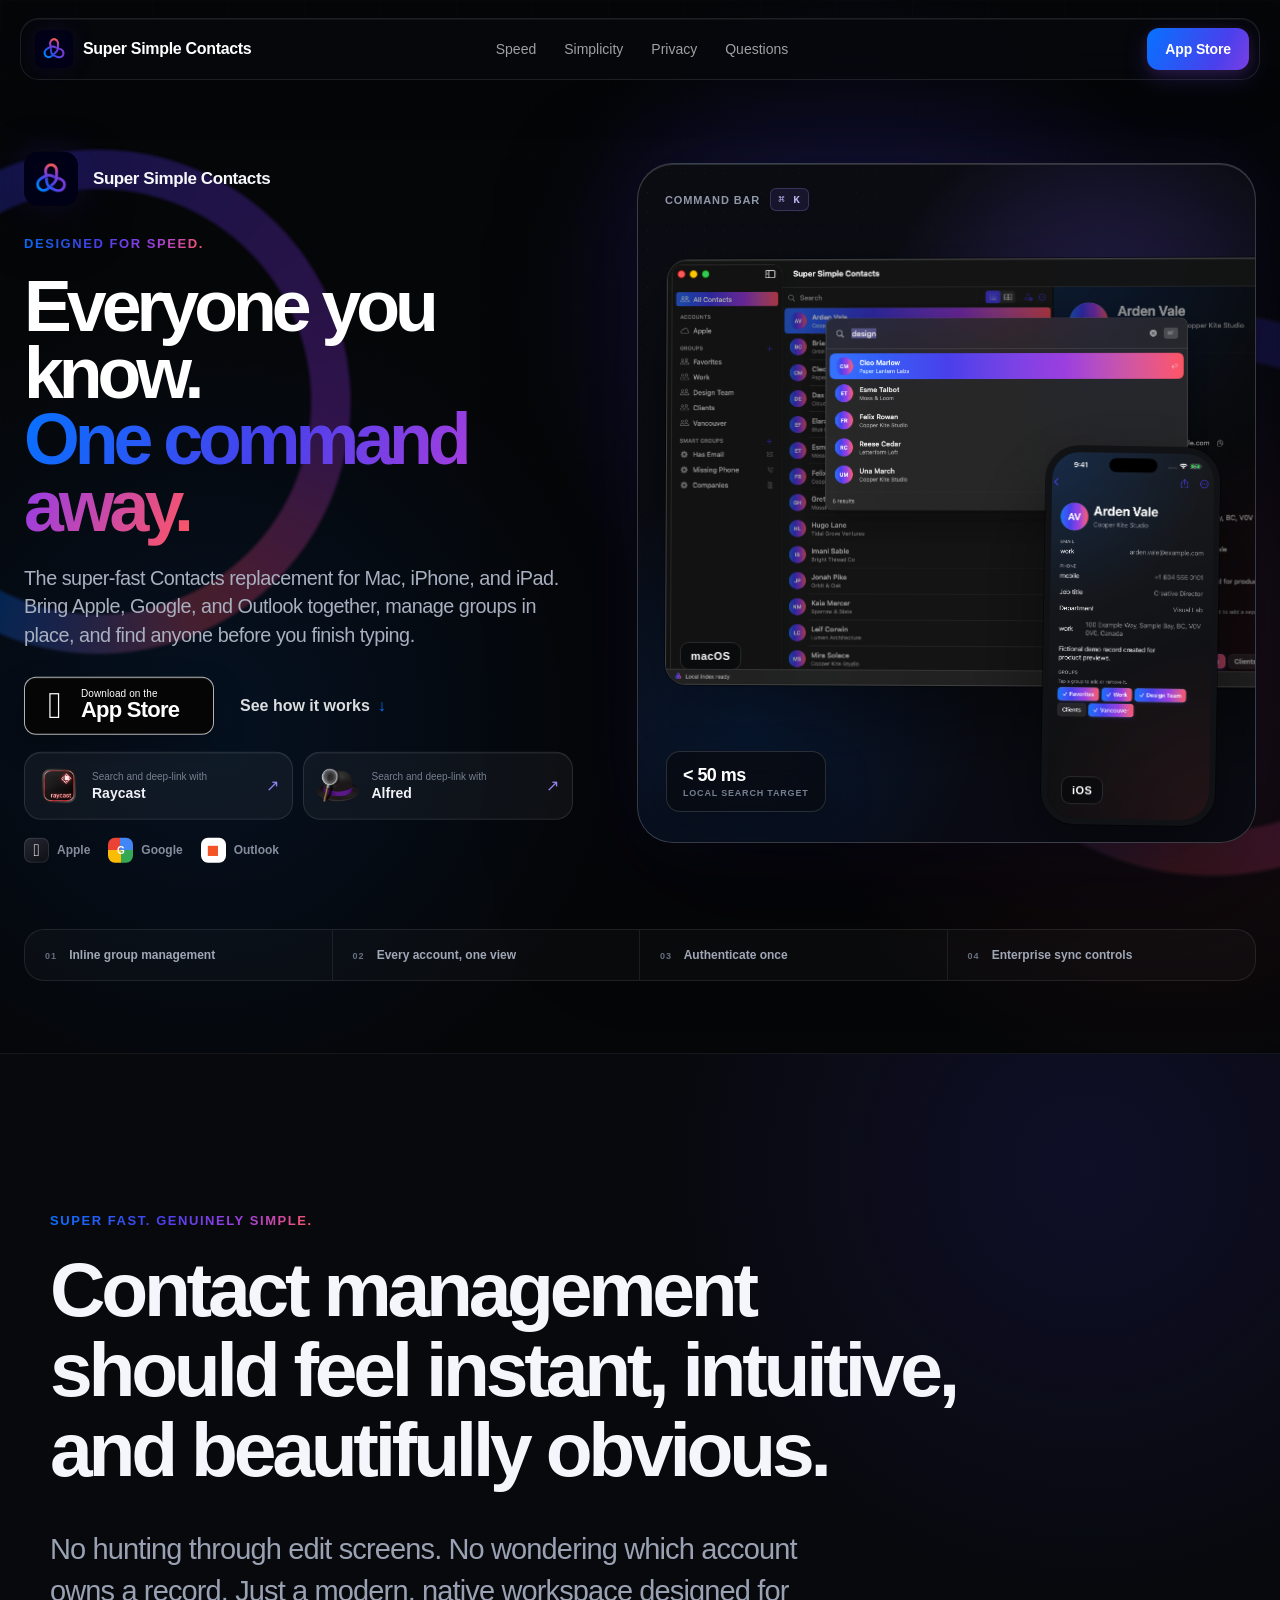
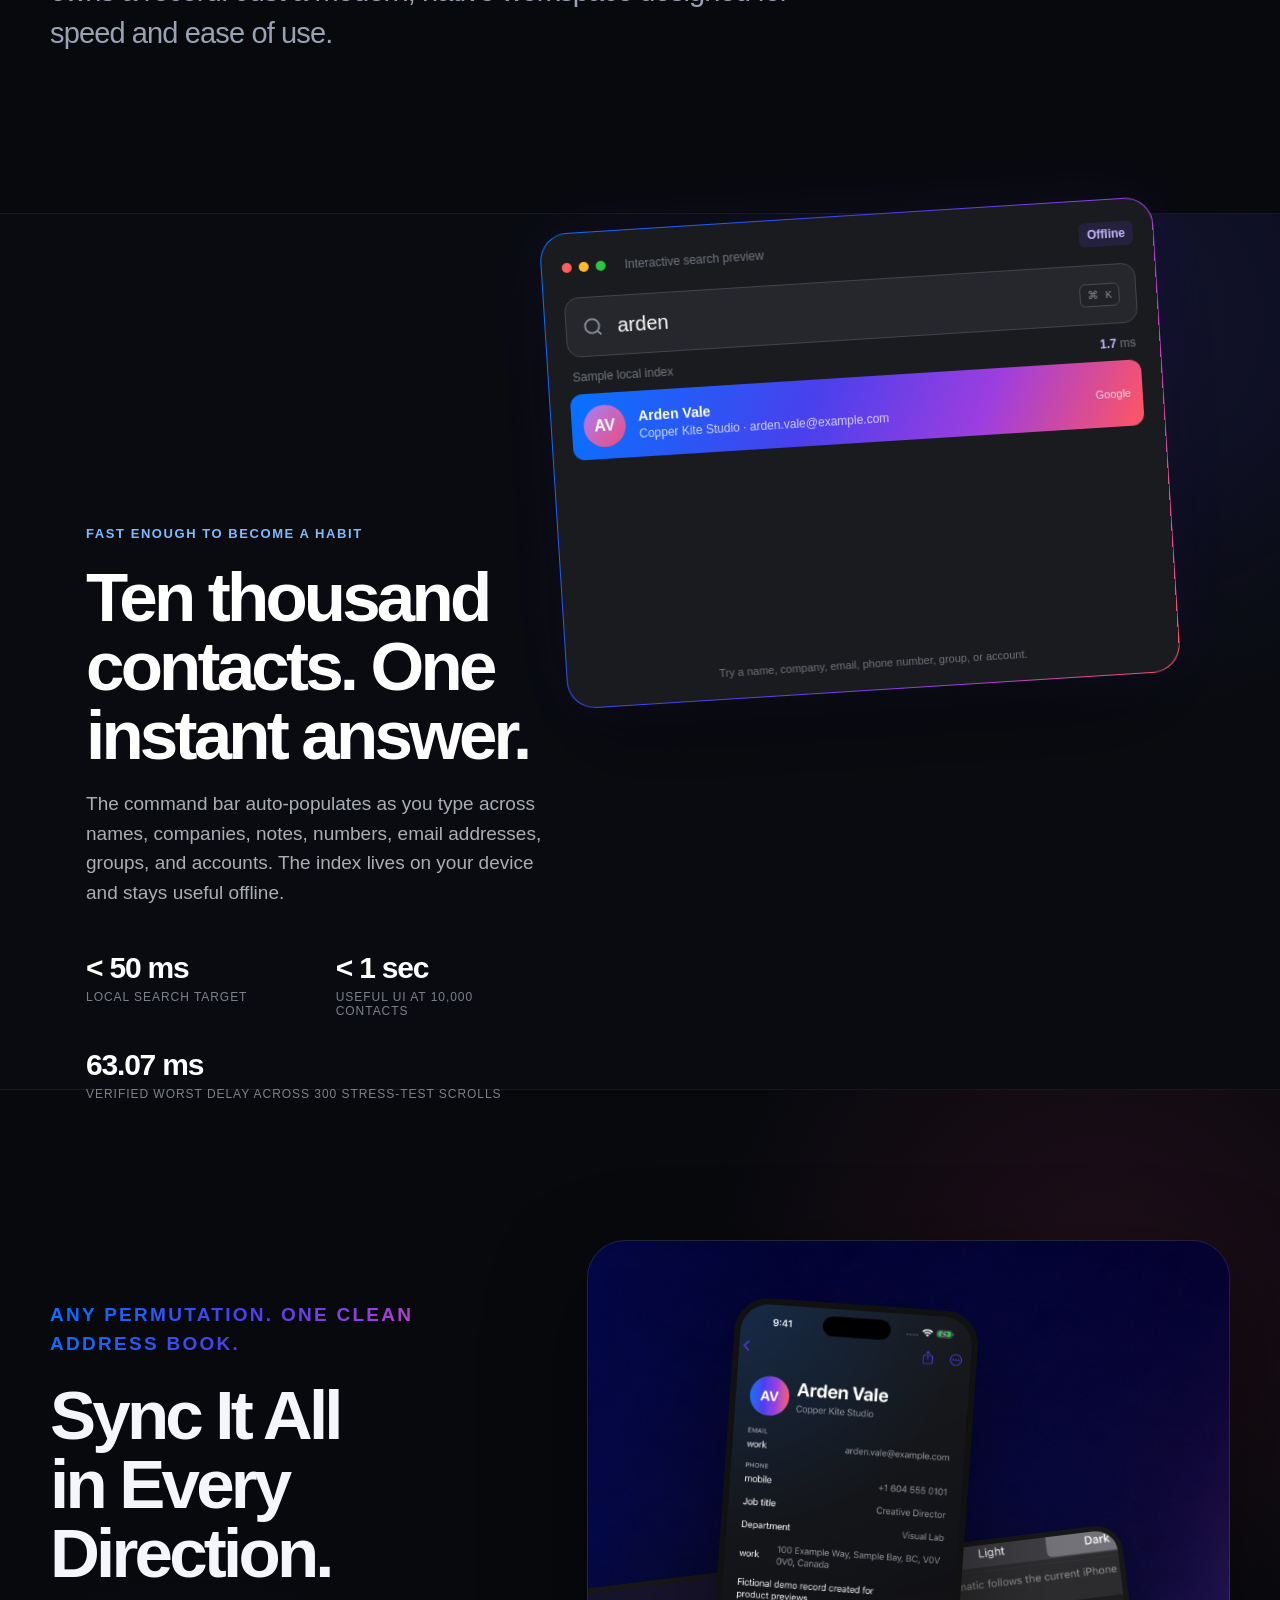
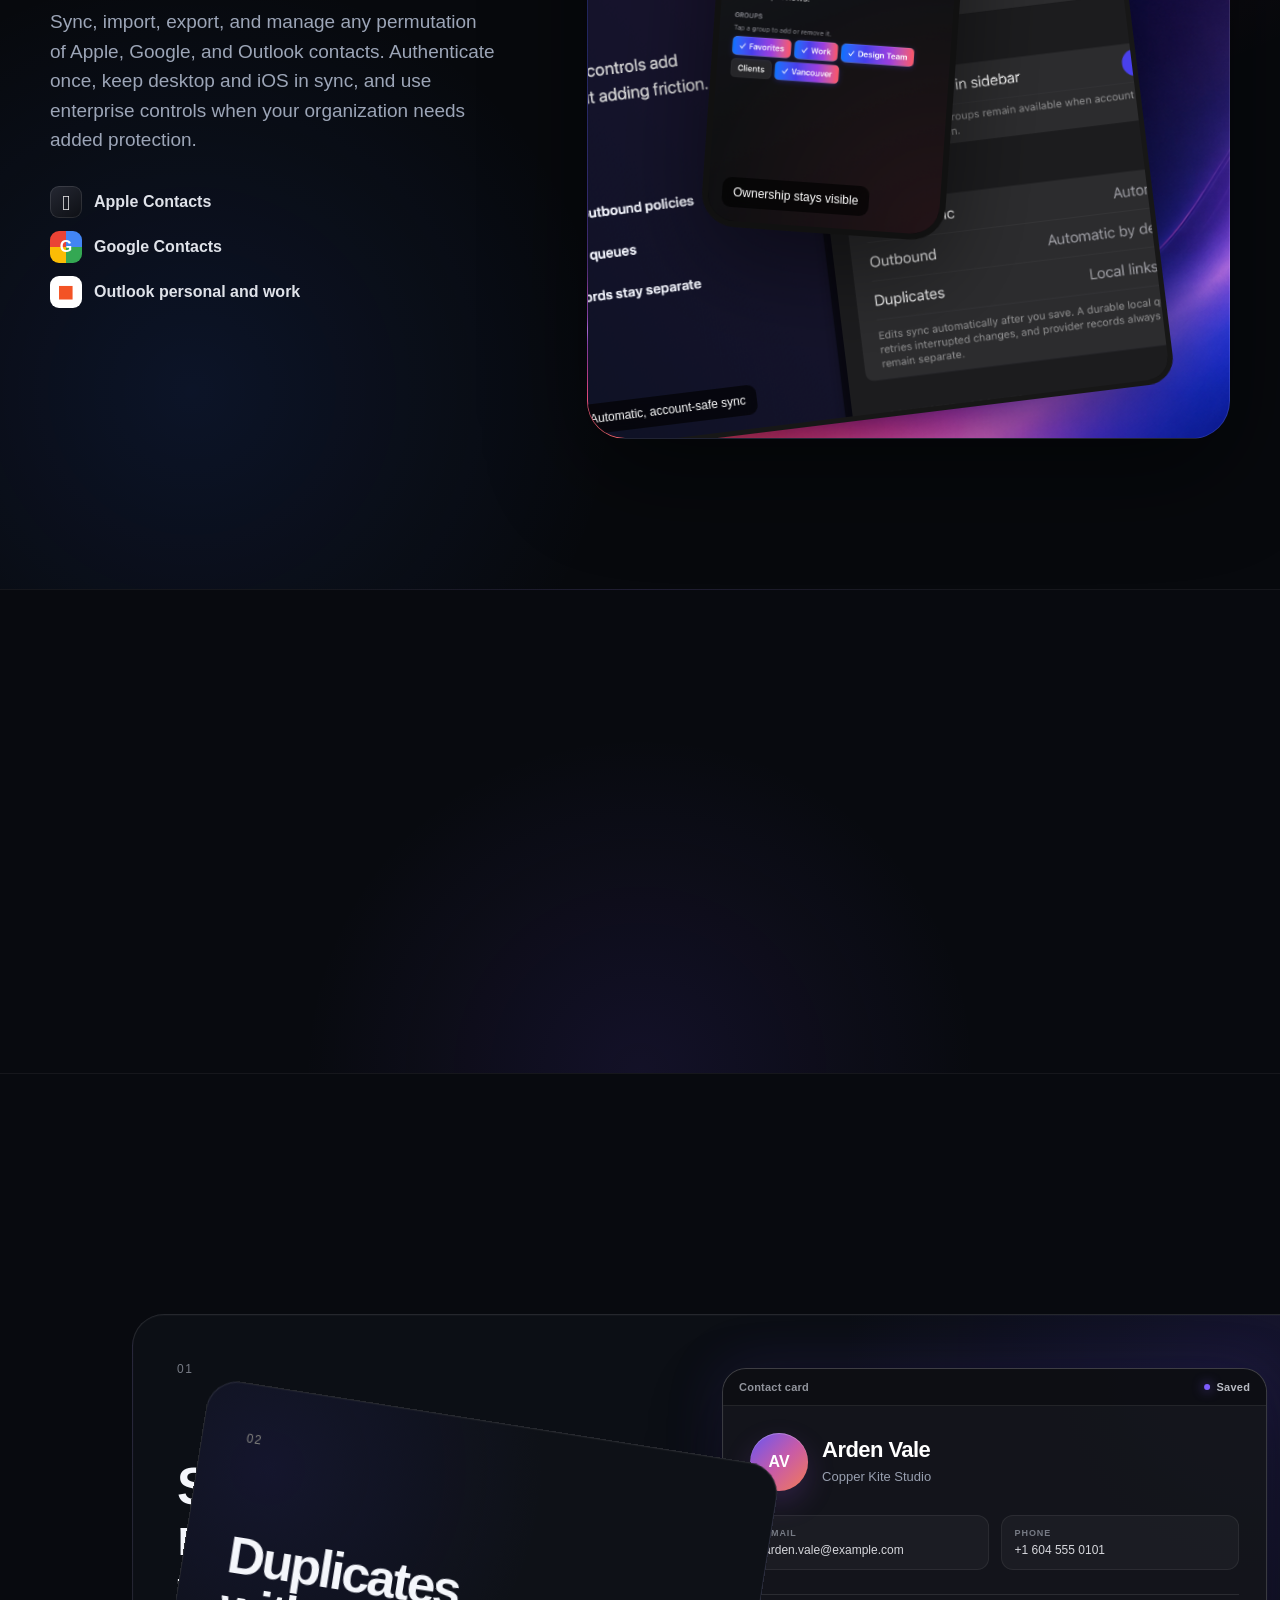
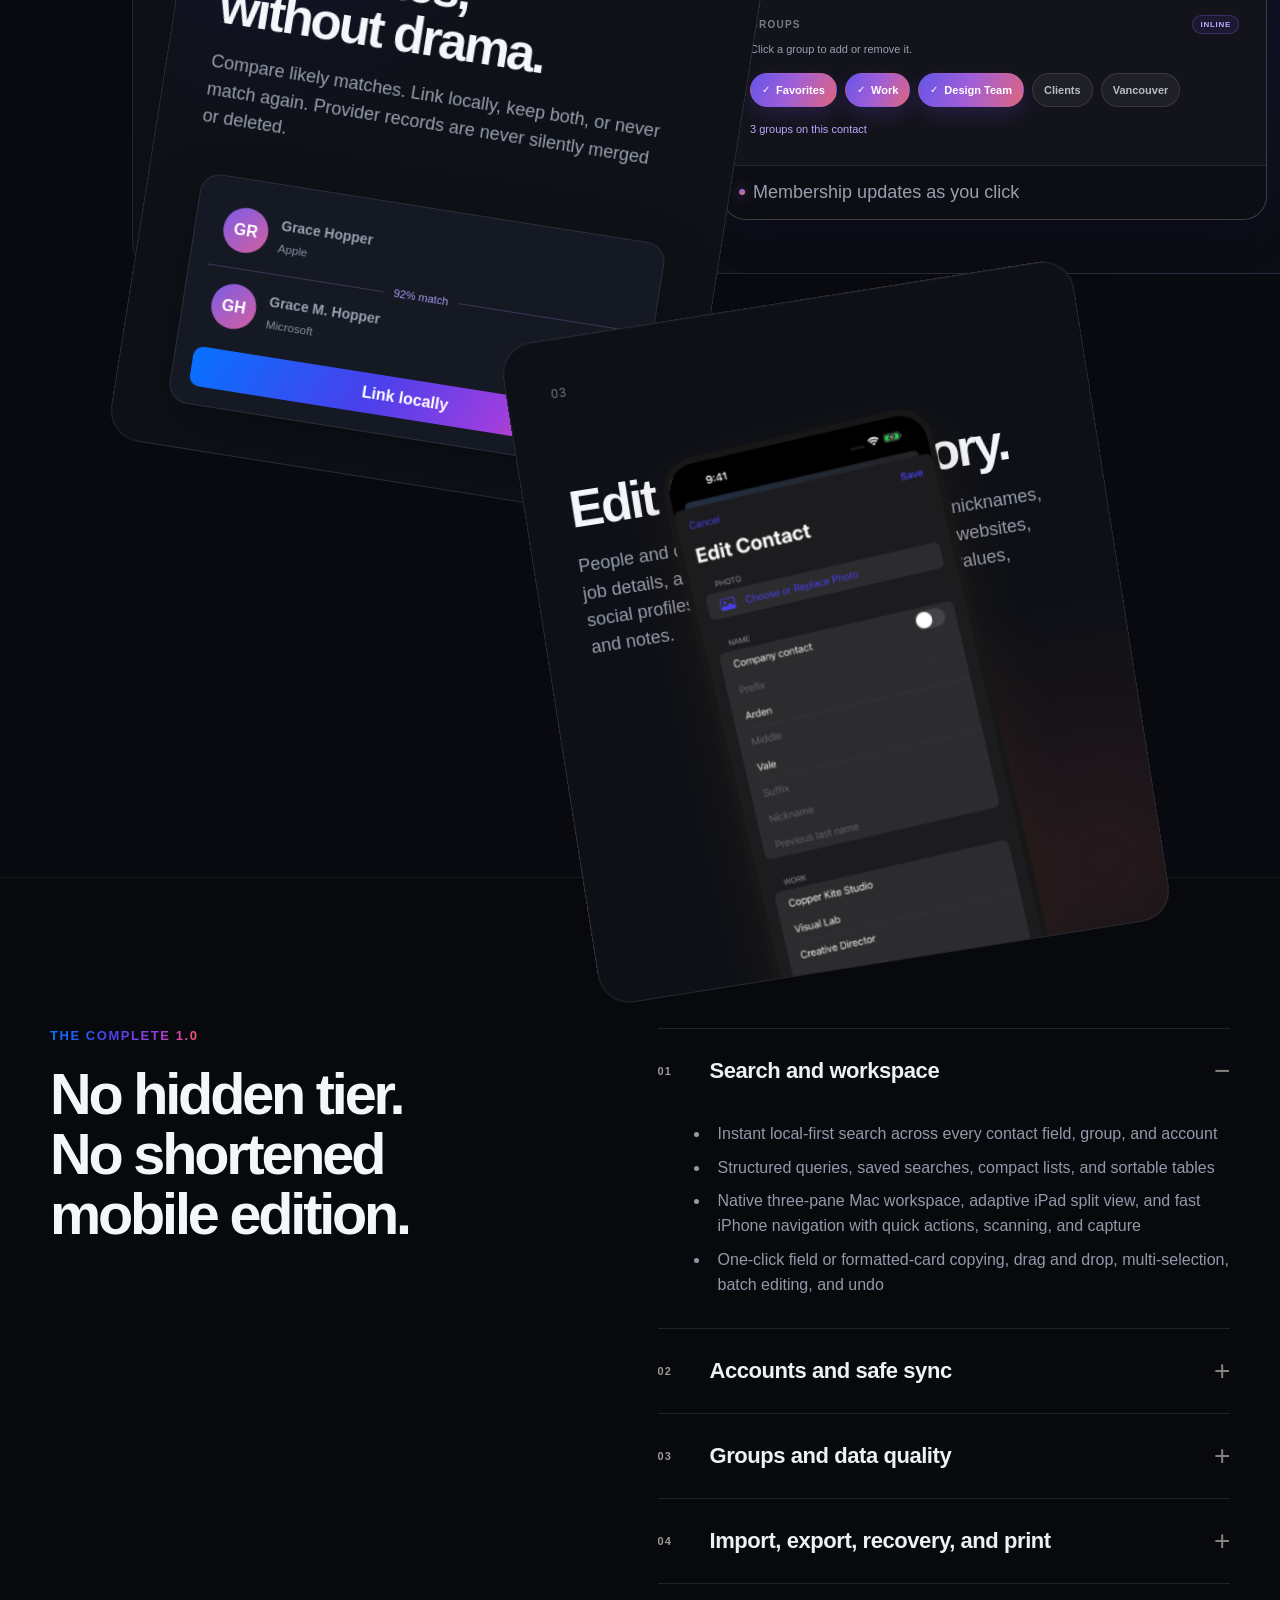
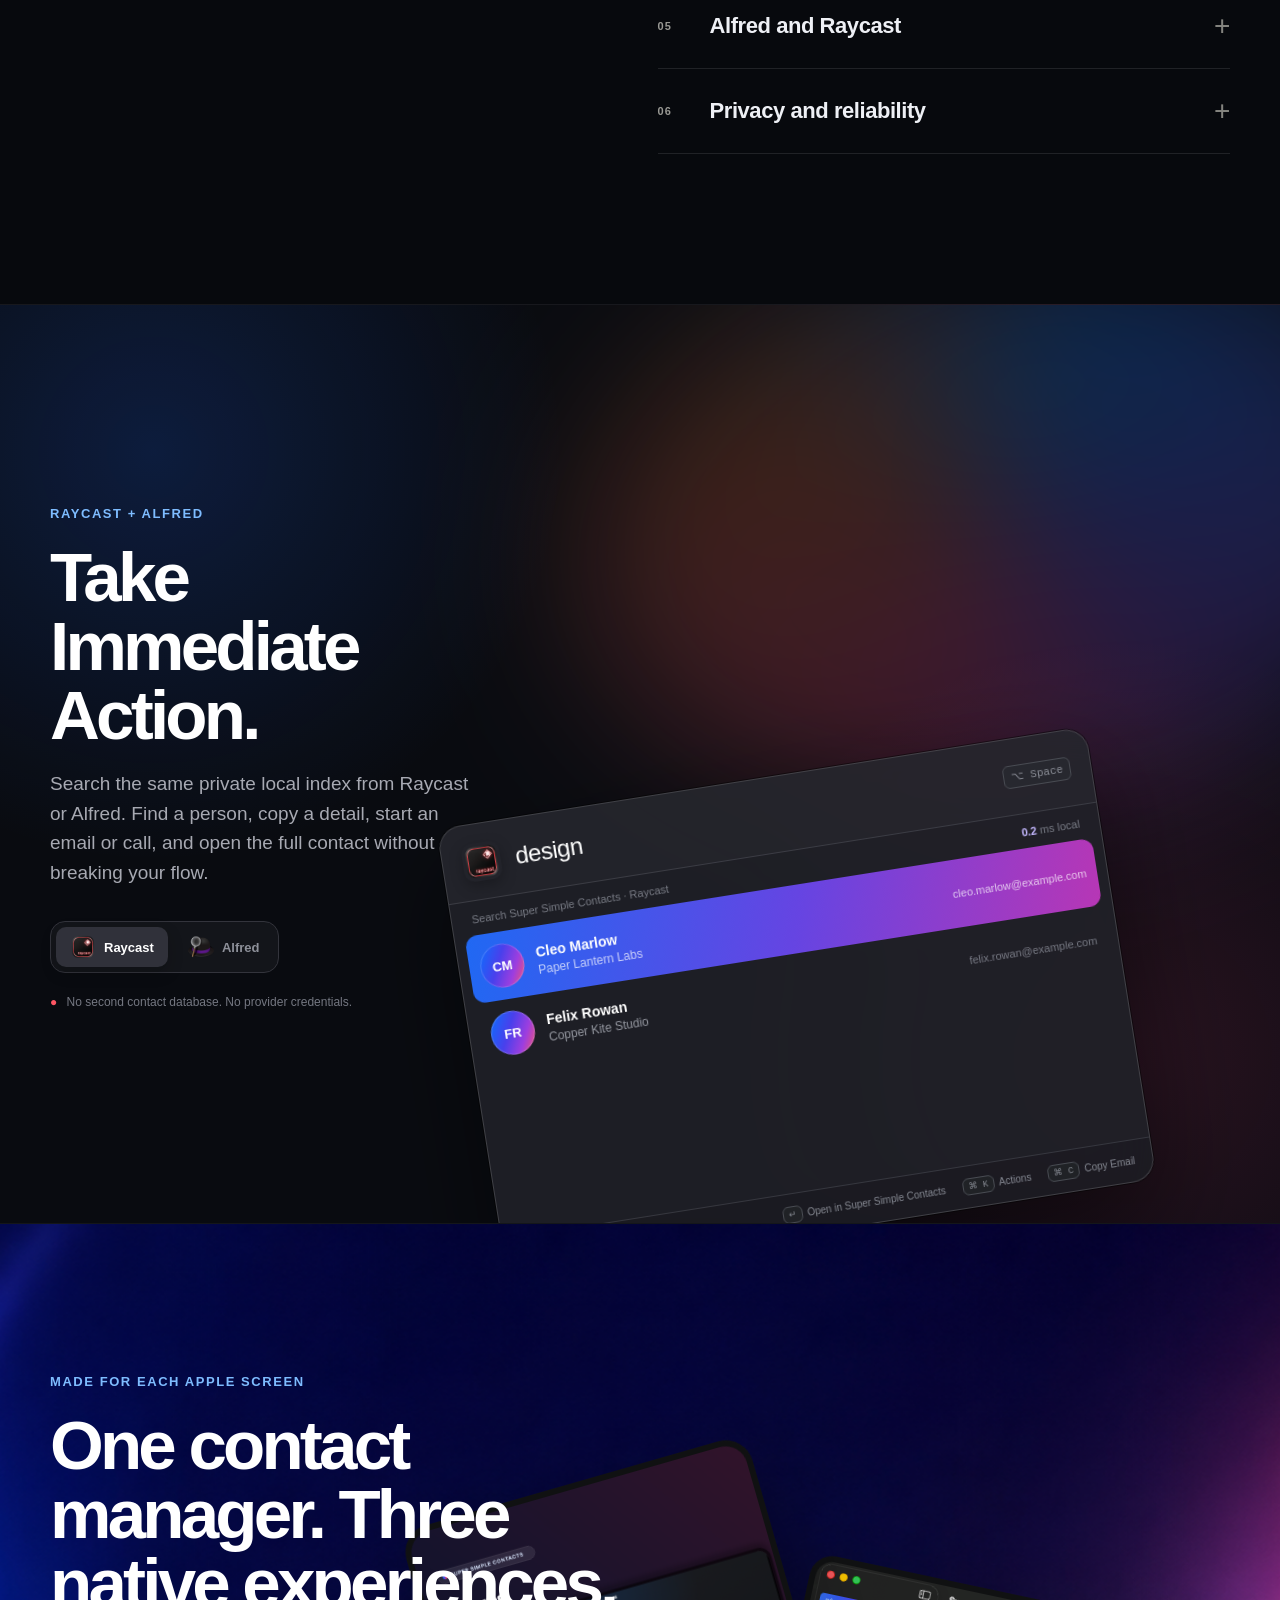
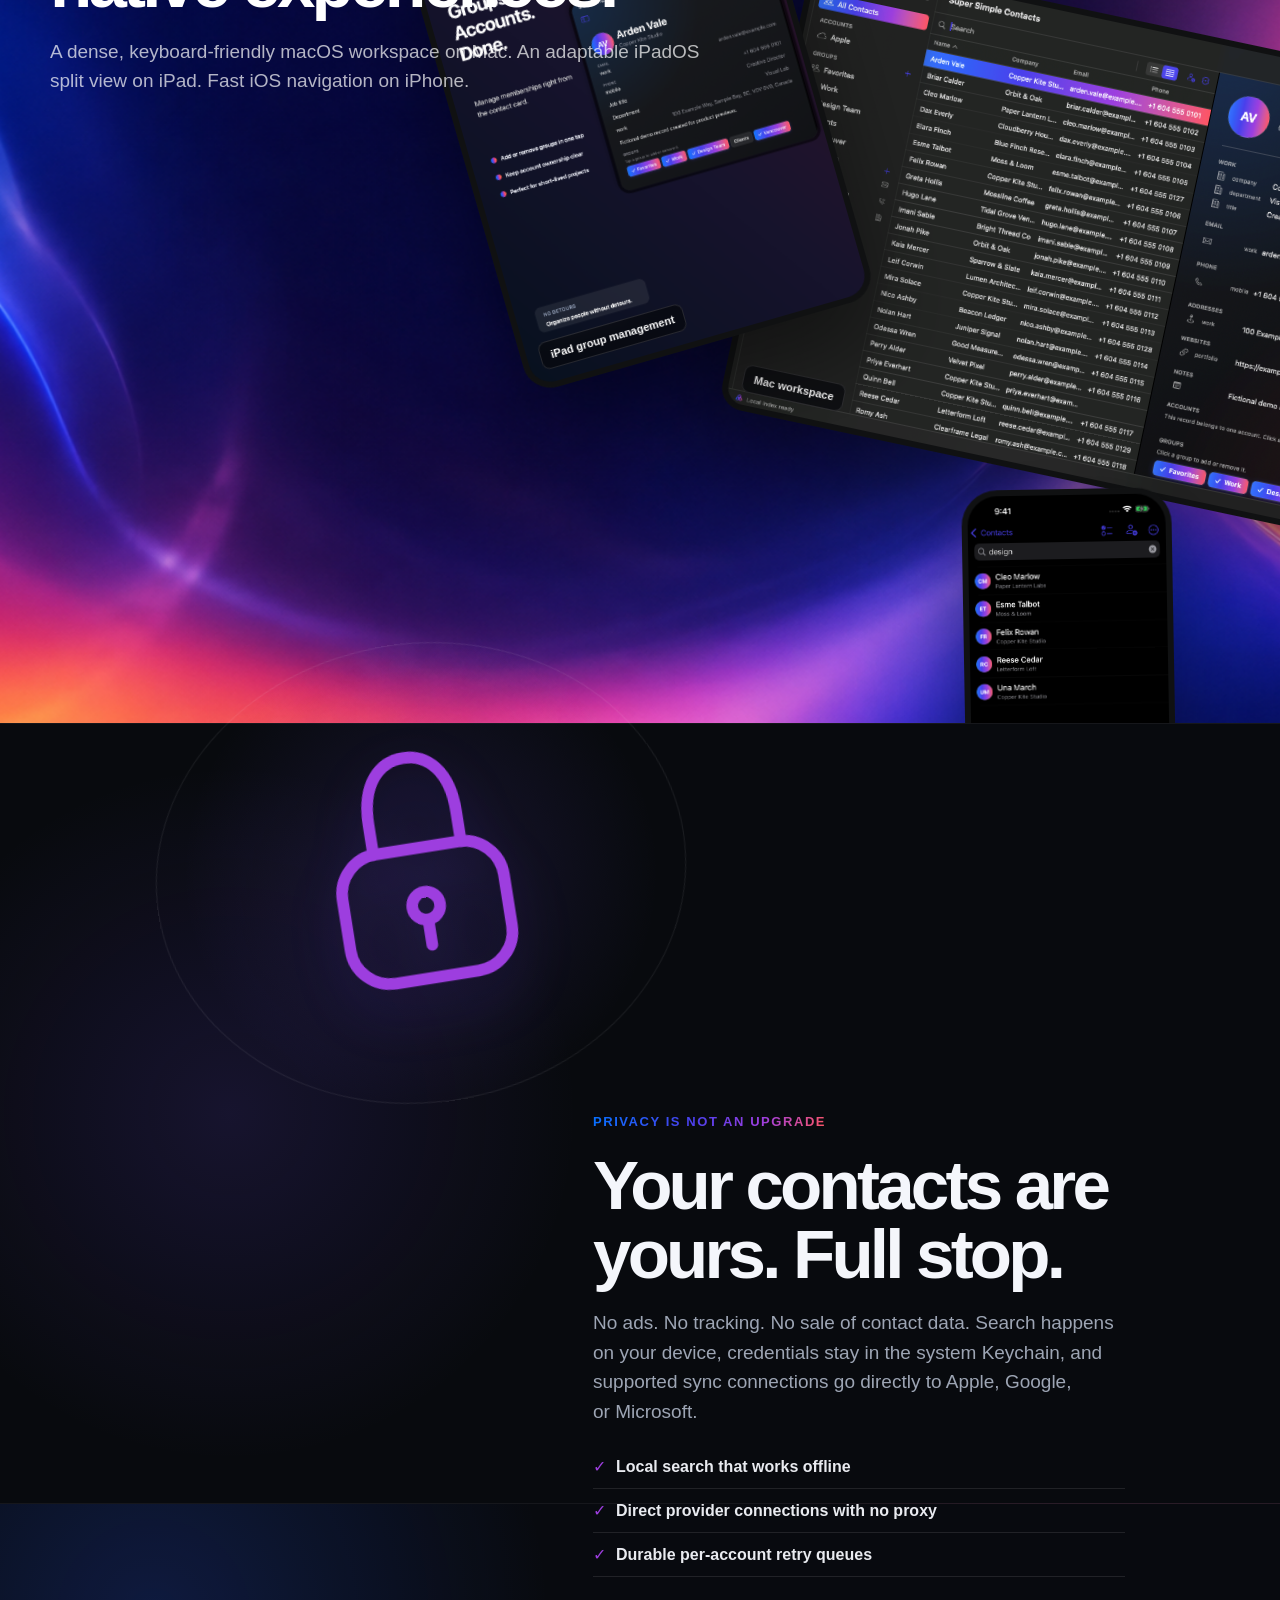
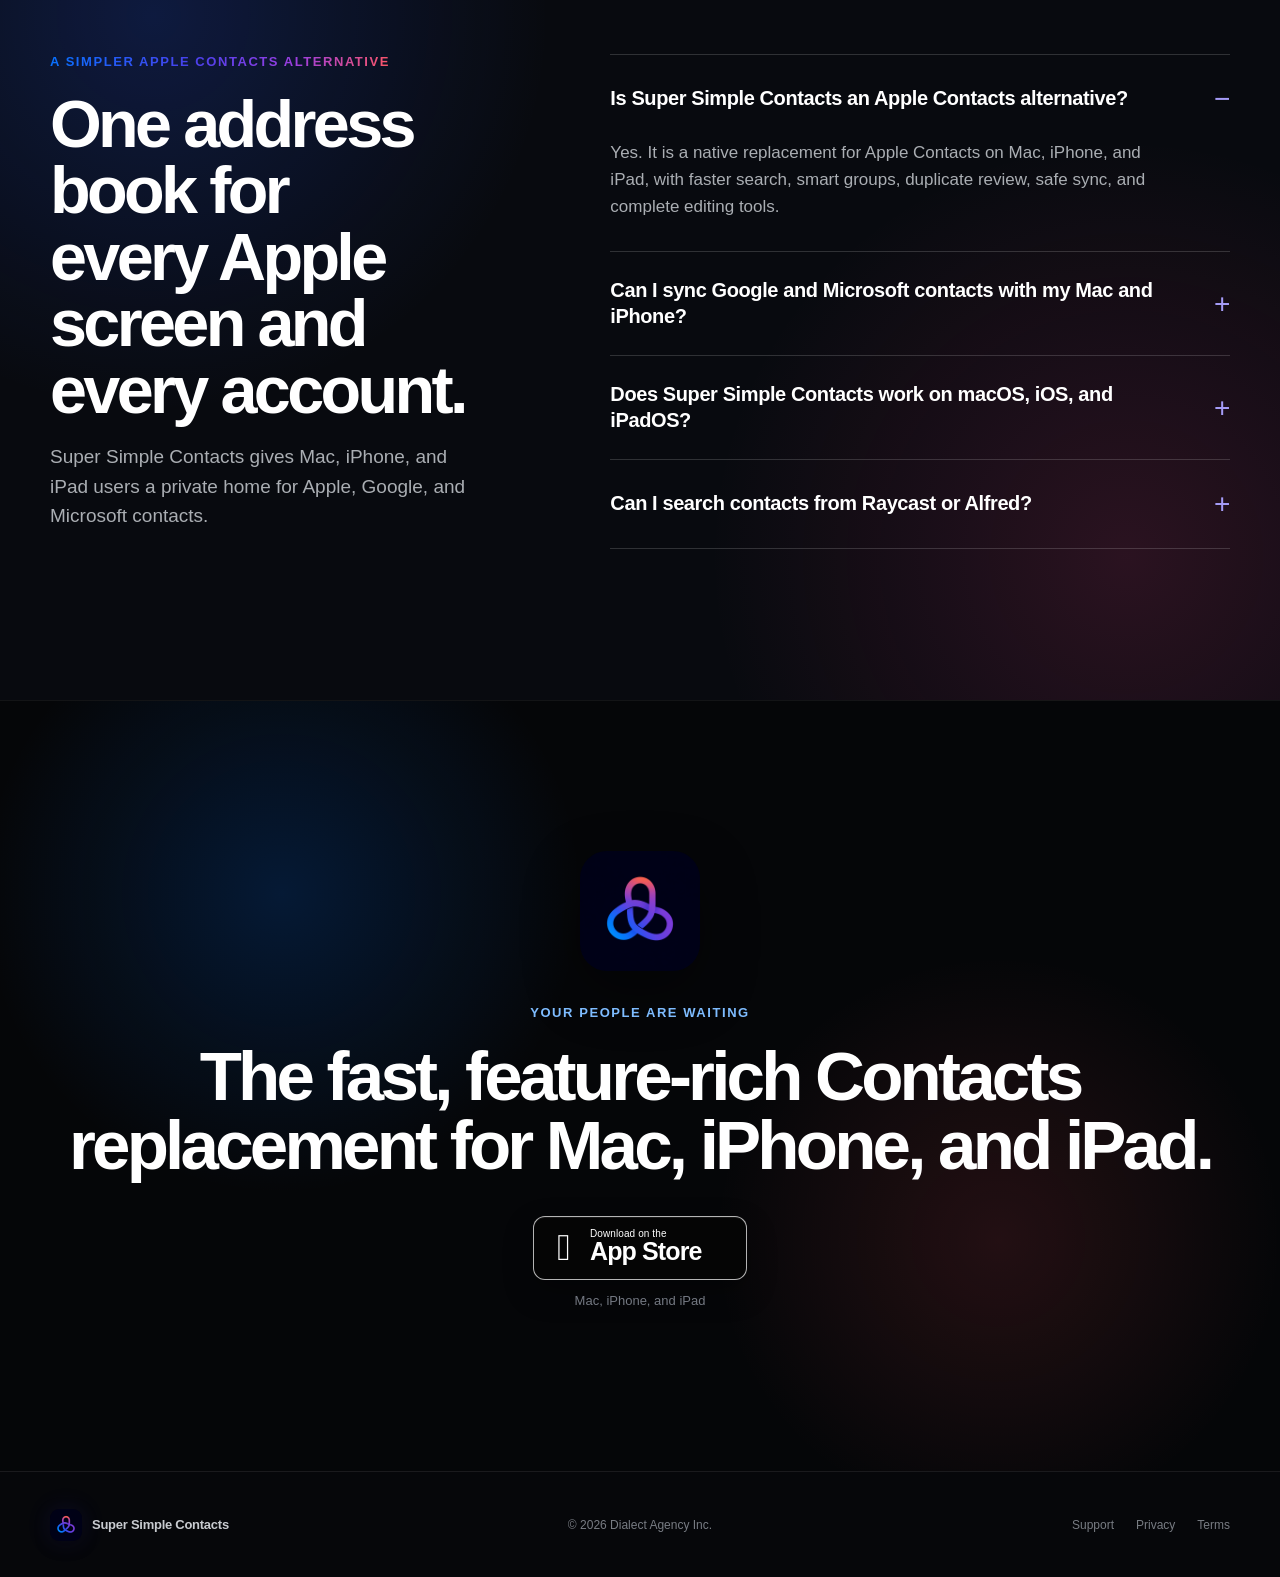
==== index.html @ 6565e476 "Version immutable logo assets" ====
<!doctype html>
<html lang="en">
<head>
  <meta charset="utf-8">
  <meta name="viewport" content="width=device-width, initial-scale=1">
  <meta name="description" content="A fast, feature-rich Contacts replacement for Mac, iPhone, and iPad. Sync Apple, Google, and Microsoft contacts in every direction.">
  <meta name="author" content="Dialect Agency Inc.">
  <meta name="application-name" content="Super Simple Contacts">
  <meta name="apple-itunes-app" content="app-id=6790219748">
  <meta name="theme-color" content="#050817">
  <meta name="robots" content="index, follow, max-image-preview:large">
  <link rel="canonical" href="https://supersimplecontacts.com/">
  <link rel="alternate" hreflang="en" href="https://supersimplecontacts.com/">
  <link rel="alternate" hreflang="x-default" href="https://supersimplecontacts.com/">
  <title>Contacts Replacement for Mac, iPhone &amp; iPad | Super Simple Contacts</title>
  <meta property="og:type" content="website">
  <meta property="og:locale" content="en_US">
  <meta property="og:site_name" content="Super Simple Contacts">
  <meta property="og:title" content="Super Simple Contacts | Designed for Speed">
  <meta property="og:description" content="The fast, feature-rich Contacts replacement for Mac, iPhone, and iPad. Sync Apple, Google, and Microsoft contacts in every direction.">
  <meta property="og:url" content="https://supersimplecontacts.com/">
  <meta property="og:image" content="https://super-simple-contacts.vercel.app/assets/og-image-v3.png">
  <meta property="og:image:secure_url" content="https://super-simple-contacts.vercel.app/assets/og-image-v3.png">
  <meta property="og:image:type" content="image/png">
  <meta property="og:image:width" content="1200">
  <meta property="og:image:height" content="630">
  <meta property="og:image:alt" content="Super Simple Contacts with its app icon and Mac Contacts workspace">
  <meta name="twitter:card" content="summary_large_image">
  <meta name="twitter:title" content="Super Simple Contacts | Designed for Speed">
  <meta name="twitter:description" content="The fast, feature-rich Contacts replacement for Mac, iPhone, and iPad. Sync Apple, Google, and Microsoft contacts in every direction.">
  <meta name="twitter:image" content="https://super-simple-contacts.vercel.app/assets/og-image-v3.png">
  <meta name="twitter:image:alt" content="Super Simple Contacts with its app icon and Mac Contacts workspace">
  <link rel="icon" type="image/png" sizes="32x32" href="/assets/favicon-32.png">
  <link rel="apple-touch-icon" sizes="180x180" href="/assets/apple-touch-icon.png">
  <link rel="manifest" href="/site.webmanifest">
  <link rel="stylesheet" href="styles.css">
  <script type="application/ld+json">
  {
    "@context": "https://schema.org",
    "@graph": [
      {
        "@type": "WebSite",
        "@id": "https://supersimplecontacts.com/#website",
        "url": "https://supersimplecontacts.com/",
        "name": "Super Simple Contacts",
        "description": "A fast, feature-rich Contacts replacement for Mac, iPhone, and iPad.",
        "inLanguage": "en",
        "publisher": { "@id": "https://supersimplecontacts.com/#organization" }
      },
      {
        "@type": "Organization",
        "@id": "https://supersimplecontacts.com/#organization",
        "name": "Dialect Agency Inc.",
        "url": "https://supersimplecontacts.com/",
        "logo": {
          "@type": "ImageObject",
          "url": "https://supersimplecontacts.com/assets/icon-512.png",
          "width": 512,
          "height": 512
        }
      },
      {
        "@type": "SoftwareApplication",
        "@id": "https://supersimplecontacts.com/#app",
        "name": "Super Simple Contacts",
        "url": "https://supersimplecontacts.com/",
        "downloadUrl": "https://apps.apple.com/app/id6790219748",
        "image": "https://supersimplecontacts.com/assets/icon-512.png",
        "screenshot": [
          "https://supersimplecontacts.com/assets/screenshots/mac-workspace.png",
          "https://supersimplecontacts.com/assets/screenshots/mac-search.png",
          "https://supersimplecontacts.com/assets/screenshots/mac-table.png",
          "https://supersimplecontacts.com/assets/screenshots/mac-bulk-actions.png",
          "https://supersimplecontacts.com/assets/screenshots/iphone-search.png",
          "https://supersimplecontacts.com/assets/screenshots/iphone-rich-contact.png",
          "https://supersimplecontacts.com/assets/screenshots/iphone-command-search.png",
          "https://supersimplecontacts.com/assets/screenshots/ipad-group-management.png"
        ],
        "applicationCategory": "ProductivityApplication",
        "applicationSubCategory": "Contacts replacement and address book",
        "operatingSystem": "macOS 15 or later, iOS 18 or later, iPadOS 18 or later",
        "softwareVersion": "1.0",
        "description": "A fast, feature-rich Contacts replacement for Mac, iPhone, and iPad with Apple Contacts integration plus Google Contacts and Microsoft contact sync.",
        "featureList": [
          "Instant on-device contact search",
          "Inline group membership editing on contact cards",
          "Apple Contacts integration",
          "Google Contacts sync",
          "Microsoft personal and work contact sync",
          "Smart groups and saved searches",
          "Duplicate contact review",
          "Raycast and Alfred contact search",
          "vCard and CSV import and export"
        ],
        "author": { "@id": "https://supersimplecontacts.com/#organization" }
      },
      {
        "@type": "FAQPage",
        "@id": "https://supersimplecontacts.com/#faq",
        "mainEntity": [
          {
            "@type": "Question",
            "name": "Is Super Simple Contacts an Apple Contacts alternative?",
            "acceptedAnswer": {
              "@type": "Answer",
              "text": "Yes. Super Simple Contacts is a native replacement for Apple Contacts on Mac, iPhone, and iPad, with faster search, smart groups, duplicate review, safe sync, and complete editing tools."
            }
          },
          {
            "@type": "Question",
            "name": "Can I sync Google and Microsoft contacts with my Mac and iPhone?",
            "acceptedAnswer": {
              "@type": "Answer",
              "text": "Yes. Super Simple Contacts supports multiple Google Contacts accounts and Microsoft personal and work accounts alongside Apple Contacts. Account ownership stays visible and saved changes sync automatically with the account that owns them."
            }
          },
          {
            "@type": "Question",
            "name": "Does Super Simple Contacts work on macOS, iOS, and iPadOS?",
            "acceptedAnswer": {
              "@type": "Answer",
              "text": "Yes. Super Simple Contacts has native experiences for Mac, iPhone, and iPad."
            }
          },
          {
            "@type": "Question",
            "name": "Can I search contacts from Raycast or Alfred?",
            "acceptedAnswer": {
              "@type": "Answer",
              "text": "Yes. Optional Raycast and Alfred integrations search the same private local index so you can find a person, copy a detail, start an email or call, and open a contact from your Mac launcher."
            }
          }
        ]
      }
    ]
  }
  </script>
</head>
<body class="is-loading">
  <div class="site-loader" data-site-loader role="status" aria-label="Loading Super Simple Contacts">
    <div class="site-loader-animation" data-sync-pulse aria-hidden="true"></div>
    <span class="sr-only">Loading Super Simple Contacts</span>
  </div>
  <a class="skip-link" href="#main">Skip to content</a>
  <header class="site-header" data-header>
    <a class="brand" href="#top" aria-label="Super Simple Contacts home">
      <img src="assets/app-icon-sync.png" alt="" width="38" height="38">
      <span>Super Simple Contacts</span>
    </a>
    <nav aria-label="Primary navigation">
      <a href="#speed">Speed</a>
      <a href="#simplicity">Simplicity</a>
      <a href="#privacy">Privacy</a>
      <a href="#questions">Questions</a>
    </nav>
    <a class="button button-small" href="https://apps.apple.com/app/id6790219748" target="_blank" rel="noopener noreferrer">App Store</a>
  </header>

  <main id="main">
    <section class="hero" id="top">
      <div class="orb orb-one" data-parallax="-0.38" data-parallax-x="0.1"></div>
      <div class="orb orb-two" data-parallax="0.31" data-parallax-x="-0.08"></div>
      <div class="hero-copy reveal" data-parallax="-0.07">
        <div class="hero-mark" aria-label="Simple">
          <img src="assets/app-icon-sync.png" alt="" width="72" height="72">
          <span>Super Simple Contacts</span>
        </div>
        <p class="eyebrow">Designed for Speed.</p>
        <h1>Everyone you know.<br><span>One command away.</span></h1>
        <p class="lede">The super-fast Contacts replacement for Mac, iPhone, and iPad. Bring Apple, Google, and Outlook together, manage groups in place, and find anyone before you finish typing.</p>
        <div class="hero-actions">
          <a class="app-store-badge" href="https://apps.apple.com/app/id6790219748" target="_blank" rel="noopener noreferrer" aria-label="Download Super Simple Contacts on the App Store">
            <span class="apple-glyph" aria-hidden="true"></span>
            <span><small>Download on the</small><strong>App Store</strong></span>
          </a>
          <a class="text-link" href="#speed">See how it works <span aria-hidden="true">↓</span></a>
        </div>
        <div class="hero-launcher-badges" aria-label="Launcher extensions">
          <a class="launcher-badge" href="https://www.raycast.com/store?search=Super%20Simple%20Contacts" target="_blank" rel="noopener noreferrer">
            <img src="assets/raycast-icon.png" alt="" width="42" height="42">
            <span><small>Search and deep-link with</small><strong>Raycast</strong></span>
            <span aria-hidden="true">↗</span>
          </a>
          <a class="launcher-badge" href="https://alfred.app/search/?q=Super%20Simple%20Contacts" target="_blank" rel="noopener noreferrer">
            <img src="assets/alfred-icon.png" alt="" width="42" height="42">
            <span><small>Search and deep-link with</small><strong>Alfred</strong></span>
            <span aria-hidden="true">↗</span>
          </a>
        </div>
        <div class="hero-platforms" aria-label="Supported contact providers">
          <span><i class="provider apple" aria-hidden="true"></i> Apple</span>
          <span><i class="provider google">G</i> Google</span>
          <span><i class="provider microsoft">■</i> Outlook</span>
        </div>
      </div>
      <div class="hero-stage reveal" aria-label="Super Simple Contacts command bar shown on Mac and contact card shown on iPhone">
        <div class="hero-stage-label"><span>Command Bar</span><kbd>⌘ K</kbd></div>
        <div class="device device-mac" data-parallax="-0.16" data-parallax-x="-0.025" data-parallax-rotate="-0.002">
          <img src="assets/screenshots/mac-search.png" alt="Auto-populated command bar search in Super Simple Contacts on Mac" width="1280" height="800" fetchpriority="high">
          <span class="device-platform">macOS</span>
        </div>
        <div class="device device-phone" data-parallax="0.28" data-parallax-x="0.06" data-parallax-rotate="0.008">
          <img src="assets/screenshots/iphone-rich-contact.png" alt="Rich contact details in Super Simple Contacts on iPhone" width="1320" height="2868" fetchpriority="high">
          <span class="device-platform">iOS</span>
        </div>
        <div class="hero-speed-chip"><strong>&lt; 50 ms</strong><span>local search target</span></div>
      </div>
      <div class="hero-proof-strip" aria-label="Product highlights">
        <span><strong>01</strong> Inline group management</span>
        <span><strong>02</strong> Every account, one view</span>
        <span><strong>03</strong> Authenticate once</span>
        <span><strong>04</strong> Enterprise sync controls</span>
      </div>
    </section>

    <section class="manifesto section-pad">
      <p class="section-kicker reveal">Super fast. Genuinely simple.</p>
      <h2 class="manifesto-line reveal">Contact management should feel instant, intuitive, and beautifully obvious.</h2>
      <p class="manifesto-body reveal">No hunting through edit screens. No wondering which account owns a record. Just a modern, native workspace designed for speed and ease of use.</p>
    </section>

    <section class="speed-section section-pad" id="speed">
      <div class="speed-copy reveal" data-parallax="-0.09" data-parallax-x="-0.02">
        <p class="section-kicker light">Fast enough to become a habit</p>
        <h2>Ten thousand contacts. One instant answer.</h2>
        <p>The command bar auto-populates as you type across names, companies, notes, numbers, email addresses, groups, and accounts. The index lives on your device and stays useful offline.</p>
        <div class="performance">
          <div><strong>&lt; 50 ms</strong><span>local search target</span></div>
          <div><strong>&lt; 1 sec</strong><span>useful UI at 10,000 contacts</span></div>
          <div><strong>63.07 ms</strong><span>verified worst delay across 300 stress-test scrolls</span></div>
        </div>
      </div>
      <div class="search-demo reveal" data-search-demo data-parallax="0.11" data-parallax-x="0.035" data-parallax-rotate="0.002">
        <div class="demo-topbar">
          <span class="demo-dot red"></span><span class="demo-dot yellow"></span><span class="demo-dot green"></span>
          <span class="demo-title">Interactive search preview</span>
          <span class="demo-status">Offline</span>
        </div>
        <label class="search-box">
          <svg aria-hidden="true" viewBox="0 0 24 24"><path d="m21 21-4.35-4.35m2.35-5.65a8 8 0 1 1-16 0 8 8 0 0 1 16 0Z"/></svg>
          <span class="sr-only">Search sample contacts</span>
          <input type="search" value="arden" autocomplete="off" spellcheck="false" aria-describedby="result-time">
          <kbd>⌘ K</kbd>
        </label>
        <div class="demo-meta"><span>Sample local index</span><span id="result-time"><b data-time>8.4</b> ms</span></div>
        <div class="results" aria-live="polite"></div>
        <p class="demo-note">Try a name, company, email, phone number, group, or account.</p>
      </div>
    </section>

    <section class="account-section section-pad">
      <div class="sticky-copy">
        <p class="section-kicker">Any permutation. One clean address book.</p>
        <h2>Sync It All in Every Direction.</h2>
        <p>Sync, import, export, and manage any permutation of Apple, Google, and Outlook contacts. Authenticate once, keep desktop and iOS in sync, and use enterprise controls when your organization needs added protection.</p>
        <div class="provider-list" aria-label="Supported accounts">
          <span><i class="provider apple" aria-hidden="true"></i> Apple Contacts</span>
          <span><i class="provider google">G</i> Google Contacts</span>
          <span><i class="provider microsoft">■</i> Outlook personal and work</span>
        </div>
      </div>
      <div class="account-visuals">
        <figure class="floating-shot shot-one" data-parallax="-0.19" data-parallax-x="0.04" data-parallax-rotate="0.006">
          <img src="assets/screenshots/03-sync-safety.png" alt="Account sync safety controls on iPad" loading="lazy">
          <figcaption>Automatic, account-safe sync</figcaption>
        </figure>
        <figure class="floating-shot shot-two" data-parallax="0.26" data-parallax-x="-0.07" data-parallax-rotate="-0.01">
          <img src="assets/screenshots/iphone-rich-contact.png" alt="A complete contact card on iPhone" loading="lazy">
          <figcaption>Ownership stays visible</figcaption>
        </figure>
      </div>
    </section>

    <section class="feature-intro section-pad" id="simplicity">
      <p class="section-kicker reveal">Super simple by design</p>
      <h2 class="reveal">Power when you need it. Simplicity everywhere else.</h2>
      <p class="feature-intro-copy reveal">Every detail is designed to make a powerful address book feel clear, calm, and obvious. Super simple to use and private by design.</p>
    </section>

    <section class="feature-story section-pad">
      <article class="feature-card feature-card-wide reveal" data-parallax="-0.08" data-parallax-x="-0.02">
        <div class="feature-copy">
          <span class="feature-number">01</span>
          <h3>Simple group management, right from the contact card.</h3>
          <p>Add or remove contacts from groups and accounts without leaving the card. Spin up ephemeral project groups, organize a team, then move on without losing context.</p>
        </div>
        <div class="inline-groups-demo" data-inline-groups>
          <div class="contact-card-toolbar">
            <span>Contact card</span>
            <span class="contact-save-state"><i aria-hidden="true"></i> Saved</span>
          </div>
          <div class="inline-contact">
            <div class="inline-contact-identity">
              <span class="inline-contact-avatar" aria-hidden="true">AV</span>
              <div>
                <h4>Arden Vale</h4>
                <p>Copper Kite Studio</p>
              </div>
            </div>
            <dl class="inline-contact-details">
              <div><dt>Email</dt><dd>arden.vale@example.com</dd></div>
              <div><dt>Phone</dt><dd>+1 604 555 0101</dd></div>
            </dl>
            <div class="inline-group-editor">
              <div class="inline-group-heading">
                <span>Groups</span>
                <small>Inline</small>
              </div>
              <p>Click a group to add or remove it.</p>
              <div class="inline-group-pills" aria-label="Group membership">
                <button type="button" aria-pressed="true" data-group-toggle="Favorites"><span aria-hidden="true">✓</span> Favorites</button>
                <button type="button" aria-pressed="true" data-group-toggle="Work"><span aria-hidden="true">✓</span> Work</button>
                <button type="button" aria-pressed="true" data-group-toggle="Design Team"><span aria-hidden="true">✓</span> Design Team</button>
                <button type="button" aria-pressed="false" data-group-toggle="Clients"><span aria-hidden="true">✓</span> Clients</button>
                <button type="button" aria-pressed="false" data-group-toggle="Vancouver"><span aria-hidden="true">✓</span> Vancouver</button>
              </div>
              <p class="inline-group-status" data-group-status role="status" aria-live="polite">3 groups on this contact</p>
            </div>
          </div>
          <p class="inline-demo-note"><span aria-hidden="true"></span> Membership updates as you click</p>
        </div>
      </article>

      <article class="feature-card duplicate-card reveal" data-parallax="0.14" data-parallax-x="-0.025" data-parallax-rotate="-0.003">
        <span class="feature-number">02</span>
        <h3>Duplicates, without drama.</h3>
        <p>Compare likely matches. Link locally, keep both, or never match again. Provider records are never silently merged or deleted.</p>
        <div class="duplicate-ui">
          <div class="person"><span>GR</span><p><strong>Grace Hopper</strong><small>Apple</small></p></div>
          <div class="match-line"><span>92% match</span></div>
          <div class="person"><span>GH</span><p><strong>Grace M. Hopper</strong><small>Microsoft</small></p></div>
          <button type="button">Link locally</button>
        </div>
      </article>

      <article class="feature-card edit-card reveal" data-parallax="-0.12" data-parallax-x="0.025" data-parallax-rotate="0.003">
        <span class="feature-number">03</span>
        <h3>Edit the whole story.</h3>
        <p>People and companies, custom labels, photos, nicknames, job details, addresses, birthdays, relationships, websites, social profiles, messaging accounts, preferred values, and notes.</p>
        <div class="mini-device" data-parallax="0.24" data-parallax-x="0.05" data-parallax-rotate="0.008">
          <img src="assets/screenshots/iphone-editor.png" alt="Complete contact editor on iPhone" loading="lazy">
        </div>
      </article>
    </section>

    <section class="all-features section-pad">
      <div class="all-features-heading">
        <p class="section-kicker">The complete 1.0</p>
        <h2>No hidden tier. No shortened mobile edition.</h2>
      </div>
      <div class="feature-list">
        <details open>
          <summary><span>01</span> Search and workspace</summary>
          <ul>
            <li>Instant local-first search across every contact field, group, and account</li>
            <li>Structured queries, saved searches, compact lists, and sortable tables</li>
            <li>Native three-pane Mac workspace, adaptive iPad split view, and fast iPhone navigation with quick actions, scanning, and capture</li>
            <li>One-click field or formatted-card copying, drag and drop, multi-selection, batch editing, and undo</li>
          </ul>
        </details>
        <details>
          <summary><span>02</span> Accounts and safe sync</summary>
          <ul>
            <li>Apple Contacts integration</li>
            <li>Multiple Google Contacts accounts through the Google People API</li>
            <li>Multiple Outlook personal and work accounts through Microsoft Graph</li>
            <li>Authenticate once and keep Mac, iPhone, and iPad in sync asynchronously</li>
            <li>Enterprise sync management with reviewed outbound publishing, durable retries, conflict review, status, and diagnostics</li>
            <li>Clear ownership rules, per-account outbound policies, and queued edits that survive incoming refreshes</li>
          </ul>
        </details>
        <details>
          <summary><span>03</span> Groups and data quality</summary>
          <ul>
            <li>Add or remove group membership inline from any contact card on Mac, iPhone, and iPad</li>
            <li>Standard groups, nested smart-group rules, and saved searches</li>
            <li>Drag-and-drop and bulk group membership changes</li>
            <li>Reviewable duplicate detection with local-link, keep-both, and never-match decisions</li>
            <li>Import validation, data-quality warnings, and safe cleanup previews</li>
          </ul>
        </details>
        <details>
          <summary><span>04</span> Import, export, recovery, and print</summary>
          <ul>
            <li>vCard and CSV import with preview, field mapping, validation, duplicate detection, and destination selection</li>
            <li>vCard, configurable CSV, and formatted-text export</li>
            <li>Recently Deleted with restore and recoverable bulk operations</li>
            <li>Contact sheets, labels, and envelope printing on Mac</li>
          </ul>
        </details>
        <details>
          <summary><span>05</span> Alfred and Raycast</summary>
          <ul>
            <li>Search the same private local index from either launcher</li>
            <li>Preview results, copy a preferred detail, start an email or call, and open the selected contact</li>
            <li>No second contact database and no access to provider credentials</li>
          </ul>
        </details>
        <details>
          <summary><span>06</span> Privacy and reliability</summary>
          <ul>
            <li>Offline search and local-first editing that never waits on a network request</li>
            <li>OAuth credentials in Keychain and provider traffic sent directly to the provider you choose</li>
            <li>Private iCloud sync for supported app metadata such as smart groups and link decisions</li>
            <li>Light, Dark, and Automatic appearance across Mac, iPhone, and iPad</li>
            <li>No ads, tracking, analytics SDKs, or contact-data sales</li>
          </ul>
        </details>
      </div>
    </section>

    <section class="launcher-section section-pad" id="launchers">
      <div class="launcher-copy reveal">
        <p class="section-kicker light">Raycast + Alfred</p>
        <h2>Take Immediate Action.</h2>
        <p>Search the same private local index from Raycast or Alfred. Find a person, copy a detail, start an email or call, and open the full contact without breaking your flow.</p>
        <div class="launcher-switch" aria-label="Choose launcher preview">
          <button type="button" data-launcher-mode="raycast" aria-pressed="true"><img src="assets/raycast-icon.png" alt="">Raycast</button>
          <button type="button" data-launcher-mode="alfred" aria-pressed="false"><img src="assets/alfred-icon.png" alt="">Alfred</button>
        </div>
        <p class="launcher-privacy"><span>●</span> No second contact database. No provider credentials.</p>
      </div>
      <div class="launcher-stage reveal" data-launcher-demo>
        <div class="launcher-glow" data-parallax="0.34" data-parallax-x="-0.09" data-parallax-rotate="0.014"></div>
        <div class="launcher-window mode-raycast" data-launcher-window data-parallax="-0.12" data-parallax-x="0.035" data-parallax-rotate="0.002">
          <div class="launcher-search">
            <img data-launcher-icon src="assets/raycast-icon.png" alt="">
            <span class="launcher-prefix" data-launcher-prefix hidden>cp</span>
            <label>
              <span class="sr-only">Search contacts from the launcher preview</span>
              <input data-launcher-input type="search" value="arden" autocomplete="off" spellcheck="false" aria-describedby="launcher-speed">
            </label>
            <kbd data-launcher-shortcut>⌥ Space</kbd>
          </div>
          <div class="launcher-meta">
            <span data-launcher-name>Search Super Simple Contacts · Raycast</span>
            <span id="launcher-speed"><b data-launcher-time>0.4</b> ms local</span>
          </div>
          <div class="launcher-results" data-launcher-results aria-live="polite"></div>
          <div class="launcher-footer">
            <span data-launcher-action="primary"><kbd>↵</kbd> Open in Super Simple Contacts</span>
            <span data-launcher-action="secondary"><kbd>⌘ K</kbd> Actions</span>
            <span data-launcher-action="tertiary"><kbd>⌘ C</kbd> Copy Email</span>
            <span data-launcher-action="fourth" hidden><kbd>⌥ ↩</kbd> Call</span>
          </div>
        </div>
      </div>
    </section>

    <section class="screens-section section-pad">
      <div class="screens-copy reveal">
        <p class="section-kicker light">Made for each Apple screen</p>
        <h2>One contact manager. Three native experiences.</h2>
        <p>A dense, keyboard-friendly macOS workspace on Mac. An adaptable iPadOS split view on iPad. Fast iOS navigation on iPhone.</p>
      </div>
      <div class="screen-river" aria-label="Product screenshots">
        <figure class="river-item mac" data-parallax="-0.18" data-parallax-x="-0.05" data-parallax-rotate="-0.006">
          <img src="assets/screenshots/mac-table.png" alt="Keyboard-friendly contact table on Mac" loading="lazy">
          <figcaption>Mac workspace</figcaption>
        </figure>
        <figure class="river-item tablet" data-parallax="0.15" data-parallax-x="0.04" data-parallax-rotate="0.005">
          <img src="assets/screenshots/ipad-group-management.png" alt="Group and account management from a contact card in Super Simple Contacts on iPad" loading="lazy">
          <figcaption>iPad group management</figcaption>
        </figure>
        <figure class="river-item phone" data-parallax="-0.27" data-parallax-x="0.07" data-parallax-rotate="0.01">
          <img src="assets/screenshots/iphone-command-search.png" alt="Instant contact search in Super Simple Contacts on iPhone" loading="lazy">
          <figcaption>iPhone instant search</figcaption>
        </figure>
      </div>
    </section>

    <section class="privacy-section section-pad" id="privacy">
      <div class="privacy-lock reveal" aria-hidden="true" data-parallax="0.18" data-parallax-x="-0.04" data-parallax-rotate="0.008">
        <svg viewBox="0 0 180 220"><rect x="20" y="88" width="140" height="112" rx="34"/><path d="M52 88V62C52 27 69 10 90 10s38 17 38 52v26"/><circle cx="90" cy="138" r="12"/><path d="M90 150v22"/></svg>
      </div>
      <div class="privacy-copy reveal" data-parallax="-0.08" data-parallax-x="0.025">
        <p class="section-kicker">Privacy is not an upgrade</p>
        <h2>Your contacts are yours. Full stop.</h2>
        <p>No ads. No tracking. No sale of contact data. Search happens on your device, credentials stay in the system Keychain, and supported sync connections go directly to Apple, Google, or Microsoft.</p>
        <ul>
          <li>Local search that works offline</li>
          <li>Direct provider connections with no proxy</li>
          <li>Durable per-account retry queues</li>
        </ul>
      </div>
    </section>

    <section class="seo-faq section-pad" id="questions">
      <div class="seo-faq-heading reveal">
        <p class="section-kicker">A simpler Apple Contacts alternative</p>
        <h2>One address book for every Apple screen and every account.</h2>
        <p>Super Simple Contacts gives Mac, iPhone, and iPad users a private home for Apple, Google, and Microsoft contacts.</p>
      </div>
      <div class="seo-faq-list reveal">
        <details open>
          <summary>Is Super Simple Contacts an Apple Contacts alternative?</summary>
          <p>Yes. It is a native replacement for Apple Contacts on Mac, iPhone, and iPad, with faster search, smart groups, duplicate review, safe sync, and complete editing tools.</p>
        </details>
        <details>
          <summary>Can I sync Google and Microsoft contacts with my Mac and iPhone?</summary>
          <p>Yes. Connect multiple Google Contacts accounts and Microsoft personal or work accounts alongside Apple Contacts. Account ownership stays visible, and saved changes sync automatically with the account that owns them.</p>
        </details>
        <details>
          <summary>Does Super Simple Contacts work on macOS, iOS, and iPadOS?</summary>
          <p>Yes. Super Simple Contacts has native experiences for Mac, iPhone, and iPad, with layouts designed for each Apple device.</p>
        </details>
        <details>
          <summary>Can I search contacts from Raycast or Alfred?</summary>
          <p>Yes. Optional Raycast and Alfred integrations search the same private local index. Find a person, copy a detail, start an email or call, and open a contact without leaving your Mac launcher.</p>
        </details>
      </div>
    </section>

    <section class="final-cta section-pad" id="download">
      <img src="assets/app-icon-sync.png" alt="Super Simple Contacts app icon" width="120" height="120" loading="lazy">
      <p class="section-kicker light">Your people are waiting</p>
      <h2>The fast, feature-rich Contacts replacement for Mac, iPhone, and iPad.</h2>
      <a class="app-store-badge app-store-badge-large" href="https://apps.apple.com/app/id6790219748" target="_blank" rel="noopener noreferrer" aria-label="Download Super Simple Contacts on the App Store">
        <span class="apple-glyph" aria-hidden="true"></span>
        <span><small>Download on the</small><strong>App Store</strong></span>
      </a>
      <p>Mac, iPhone, and iPad</p>
    </section>
  </main>

  <footer>
    <a class="brand" href="#top"><img src="assets/app-icon-sync.png" alt="" width="32" height="32"><span>Super Simple Contacts</span></a>
    <p>© 2026 Dialect Agency Inc.</p>
    <nav aria-label="Footer navigation"><a href="/support">Support</a><a href="/privacy">Privacy</a><a href="/terms">Terms</a></nav>
  </footer>

  <script src="script.js?v=20260716b"></script>
</body>
</html>
---- styles.css ----
:root {
  --ink: #151722;
  --muted: #686b76;
  --paper: #f5f5f2;
  --card: #fff;
  --brand-ink: #050817;
  --blue: #0672ff;
  --blue-deep: #075bd8;
  --indigo: #4940ec;
  --violet: #9d3edf;
  --coral: #ff5663;
  --iridescent: linear-gradient(115deg, #0672ff 0%, #4940ec 42%, #9d3edf 72%, #ff5663 100%);
  --line: rgba(23, 23, 22, .11);
  --radius: 32px;
  --shadow: 0 30px 90px rgba(12, 20, 36, .16);
  font-family: -apple-system, BlinkMacSystemFont, "SF Pro Display", "Helvetica Neue", Arial, sans-serif;
  color: var(--ink);
  background: var(--paper);
  font-synthesis: none;
  scroll-behavior: smooth;
}

* { box-sizing: border-box; }
body { margin: 0; overflow-x: hidden; background: var(--paper); }
body, button, input { font: inherit; }
img { display: block; max-width: 100%; }
a { color: inherit; text-decoration: none; }
button { color: inherit; }
.skip-link { position: fixed; left: 16px; top: -60px; z-index: 100; padding: 12px 18px; border-radius: 12px; background: #fff; }
.skip-link:focus { top: 16px; }
.sr-only { position: absolute; width: 1px; height: 1px; padding: 0; margin: -1px; overflow: hidden; clip: rect(0, 0, 0, 0); white-space: nowrap; border: 0; }

.site-header { position: fixed; z-index: 50; top: 18px; left: 50%; width: min(1120px, calc(100% - 36px)); height: 62px; transform: translateX(-50%); display: grid; grid-template-columns: 1fr auto 1fr; align-items: center; gap: 24px; padding: 8px 10px 8px 14px; border: 1px solid rgba(255,255,255,.12); border-radius: 19px; color: #fff; background: rgba(5,8,23,.7); box-shadow: 0 16px 45px rgba(0,0,0,.2), inset 0 1px 0 rgba(255,255,255,.05); backdrop-filter: blur(24px) saturate(150%); transition: .3s ease; }
.site-header.is-scrolled { top: 10px; background: rgba(5,8,23,.88); box-shadow: 0 16px 42px rgba(0,0,0,.24); }
.brand { display: inline-flex; align-items: center; gap: 10px; width: max-content; font-weight: 690; letter-spacing: -.02em; }
.brand img { border-radius: 9px; box-shadow: 0 4px 16px rgba(0,0,0,.3), 0 0 24px rgba(73,64,236,.14); }
.site-header nav { display: flex; gap: 28px; font-size: 14px; color: rgba(255,255,255,.62); }
.site-header nav a:hover, footer nav a:hover { color: var(--violet); }
.site-header > .button { justify-self: end; }

.button { display: inline-flex; justify-content: center; align-items: center; min-height: 52px; padding: 0 24px; border: 0; border-radius: 15px; background: var(--iridescent); background-size: 180% 100%; color: #fff; font-weight: 670; letter-spacing: -.01em; box-shadow: 0 8px 25px rgba(83,70,235,.25), 0 3px 12px rgba(239,63,130,.12); transition: transform .2s ease, box-shadow .2s ease, background-position .35s ease; }
.button:hover { transform: translateY(-2px); box-shadow: 0 12px 34px rgba(83,70,235,.3), 0 5px 18px rgba(239,63,130,.2); background-position: 100% 0; }
.button-small { min-height: 42px; padding: 0 18px; border-radius: 12px; font-size: 14px; }
.button-secondary { color: var(--ink); background: #efefec; box-shadow: none; }
.button-secondary:hover { background: #e7e7e3; box-shadow: none; }
.button-light { color: var(--ink); background: #fff; box-shadow: 0 10px 30px rgba(0,0,0,.15); }
.button-light:hover { color: var(--violet); background: #fff; box-shadow: 0 14px 36px rgba(0,0,0,.2); }
.text-link { display: inline-flex; gap: 8px; align-items: center; font-weight: 630; }
.text-link span { color: var(--blue); }

.hero { position: relative; min-height: 1160px; padding: 160px max(24px, calc((100vw - 1180px)/2)) 0; overflow: hidden; color: #fff; background: radial-gradient(circle at 50% 12%, rgba(73,64,236,.22), transparent 29%), radial-gradient(circle at 12% 38%, rgba(6,114,255,.13), transparent 28%), radial-gradient(circle at 88% 46%, rgba(255,86,99,.1), transparent 25%), var(--brand-ink); }
.hero::before { position: absolute; inset: 0; content: ""; opacity: .18; background-image: linear-gradient(rgba(255,255,255,.06) 1px, transparent 1px), linear-gradient(90deg, rgba(255,255,255,.06) 1px, transparent 1px); background-size: 64px 64px; mask-image: linear-gradient(to bottom, #000, transparent 72%); pointer-events: none; }
.hero-copy { position: relative; z-index: 5; width: min(840px, 100%); margin: 0 auto; text-align: center; }
.hero-mark { display: inline-flex; align-items: center; gap: 15px; margin: 0 auto 27px; color: rgba(255,255,255,.92); font-size: 19px; font-weight: 690; letter-spacing: -.025em; }
.hero-mark img { width: 72px; height: 72px; border-radius: 17px; box-shadow: 0 20px 55px rgba(0,0,0,.44), 0 0 38px rgba(73,64,236,.2); animation: brand-float 5s ease-in-out infinite; }
.eyebrow, .section-kicker { margin: 0 0 22px; color: var(--blue); font-size: 13px; font-weight: 750; letter-spacing: .12em; text-transform: uppercase; }
.eyebrow, .section-kicker:not(.light) { width: fit-content; background: var(--iridescent); background-clip: text; -webkit-background-clip: text; color: transparent; -webkit-text-fill-color: transparent; }
.hero .eyebrow, .feature-intro .section-kicker, .pricing-copy .section-kicker { margin-left: auto; margin-right: auto; }
h1, h2, h3 { text-wrap: balance; }
p { text-wrap: pretty; }
h1 { margin: 0; font-size: clamp(60px, 8.7vw, 118px); line-height: .91; letter-spacing: -.07em; font-weight: 740; }
h1 span { background: var(--iridescent); background-clip: text; -webkit-background-clip: text; color: transparent; -webkit-text-fill-color: transparent; }
.lede { max-width: 690px; margin: 32px auto 0; color: #aeb5c8; font-size: clamp(20px, 2vw, 25px); line-height: 1.45; letter-spacing: -.025em; }
.hero-actions { display: flex; justify-content: center; align-items: center; gap: 26px; margin-top: 34px; }
.fine-print { margin: 16px 0 0; color: #747d94; font-size: 13px; }
.hero .text-link { color: rgba(255,255,255,.86); }
.orb { position: absolute; border-radius: 50%; opacity: .26; pointer-events: none; background: conic-gradient(from 210deg, var(--blue), var(--indigo) 38%, var(--violet) 68%, var(--coral), var(--blue)); filter: blur(9px) saturate(120%); -webkit-mask: radial-gradient(circle, transparent 48%, #000 49%, #000 57%, transparent 58%); mask: radial-gradient(circle, transparent 48%, #000 49%, #000 57%, transparent 58%); }
.orb-one { top: 105px; left: -215px; width: 620px; height: 620px; }
.orb-two { top: 315px; right: -260px; width: 690px; height: 690px; transform: rotate(32deg); opacity: .2; }
.hero-stage { position: relative; z-index: 3; width: min(1120px, 100%); height: 660px; margin: 80px auto 0; overflow: hidden; border: 1px solid rgba(255,255,255,.19); border-radius: 52px; background: #06091b url("assets/screenshot-backdrop-v2.png") center / cover no-repeat; box-shadow: 0 42px 120px rgba(0,0,0,.46), 0 0 80px rgba(73,64,236,.12), inset 0 1px 0 rgba(255,255,255,.2); }
.hero-stage::after { position: absolute; inset: 0; z-index: 1; content: ""; background: linear-gradient(180deg, rgba(6,7,22,.02), rgba(6,7,22,.28)); pointer-events: none; }
.device { position: absolute; z-index: 2; overflow: hidden; background: #090a0b; border: 1px solid rgba(255,255,255,.22); box-shadow: 0 35px 90px rgba(0,0,0,.48), 0 0 0 1px rgba(0,0,0,.5); }
.device img { width: 100%; height: 100%; object-fit: cover; }
.device-mac { left: 50%; top: 82px; width: min(970px, 88%); aspect-ratio: 16/10; transform: translateX(-50%) perspective(1800px) rotateX(2deg); border-radius: 25px; }
.device-phone { z-index: 4; right: 4%; top: 210px; width: min(225px, 22vw); aspect-ratio: 1320/2868; border: 6px solid #111216; border-radius: 42px; transform: rotate(4deg); }
.device-platform { position: absolute; z-index: 5; left: 14px; bottom: 14px; padding: 7px 10px; border: 1px solid rgba(255,255,255,.13); border-radius: 9px; color: #fff; background: rgba(7,8,12,.66); backdrop-filter: blur(16px); font-size: 11px; font-weight: 700; letter-spacing: .04em; }
.account-chip { position: absolute; z-index: 5; display: flex; align-items: center; gap: 9px; padding: 12px 16px; border: 1px solid rgba(255,255,255,.36); border-radius: 15px; color: #fff; background: rgba(15,16,29,.7); box-shadow: 0 15px 40px rgba(0,0,0,.2); backdrop-filter: blur(18px); font-size: 14px; font-weight: 650; }
.account-chip span { display: grid; place-items: center; width: 22px; height: 22px; border-radius: 7px; }
.chip-apple { left: 3%; top: 155px; }
.chip-apple span { color: #fff; background: #111; font-size: 10px; }
.chip-google { left: 2%; top: 230px; }
.chip-google span { color: #fff; background: conic-gradient(#4285f4 0 25%, #34a853 0 50%, #fbbc05 0 75%, #ea4335 0); font-weight: 800; }
.chip-microsoft { left: 5%; top: 305px; }
.chip-microsoft span { color: #f35325; font-size: 25px; }

.section-pad { padding: 150px max(24px, calc((100vw - 1180px)/2)); }
.manifesto { min-height: 760px; display: flex; flex-direction: column; justify-content: center; }
.manifesto-line { max-width: 1120px; margin: 0; font-size: clamp(48px, 6vw, 82px); line-height: 1.04; letter-spacing: -.055em; }
.manifesto-body { max-width: 760px; margin: 38px 0 0; color: var(--muted); font-size: clamp(20px, 2.3vw, 29px); line-height: 1.45; letter-spacing: -.03em; }

.speed-section { display: grid; grid-template-columns: .86fr 1.14fr; gap: 8vw; align-items: center; min-height: 840px; color: #fff; background: #101113; }
.section-kicker.light { color: #7ebcff; }
.speed-copy h2, .account-section h2, .feature-intro h2, .all-features h2, .launcher-copy h2, .screens-copy h2, .privacy-copy h2, .pricing-copy h2, .final-cta h2 { margin: 0; font-size: clamp(46px, 5.4vw, 76px); line-height: 1; letter-spacing: -.055em; }
.speed-copy > p:not(.section-kicker), .account-section .sticky-copy > p, .screens-copy > p:not(.section-kicker), .privacy-copy > p:not(.section-kicker), .pricing-copy > p:not(.section-kicker) { color: #aaaeb3; font-size: 19px; line-height: 1.55; }
.performance { display: grid; grid-template-columns: 1fr 1fr; gap: 30px 36px; margin-top: 44px; }
.performance div:last-child { grid-column: 1 / -1; }
.performance div { display: flex; flex-direction: column; gap: 5px; }
.performance strong { color: #fff; font-size: 30px; letter-spacing: -.04em; }
.performance span { color: #7d8289; font-size: 12px; text-transform: uppercase; letter-spacing: .08em; }
.search-demo { min-width: 0; padding: 20px; border: 1px solid transparent; border-radius: 28px; background: linear-gradient(#191b1f, #191b1f) padding-box, var(--iridescent) border-box; box-shadow: 0 40px 100px rgba(0,0,0,.4), 0 0 70px rgba(105,66,235,.1); }
.demo-topbar { display: flex; align-items: center; min-height: 28px; color: #737780; font-size: 12px; }
.demo-dot { width: 10px; height: 10px; margin-right: 7px; border-radius: 50%; }
.red { background: #ff5f57; }.yellow { background: #ffbd2e; }.green { background: #28c840; }
.demo-title { margin-left: 12px; }
.demo-status { margin-left: auto; padding: 5px 8px; border-radius: 6px; color: #c4b8ff; background: rgba(111,75,242,.14); font-weight: 650; }
.search-box { display: flex; align-items: center; gap: 12px; height: 60px; margin-top: 16px; padding: 0 16px; border: 1px solid #41444b; border-radius: 14px; background: #25272c; }
.search-box:focus-within { border-color: #278cff; box-shadow: 0 0 0 3px rgba(39,140,255,.15); }
.search-box svg { width: 21px; fill: none; stroke: #8d9199; stroke-width: 2; }
.search-box input { min-width: 0; flex: 1; border: 0; outline: 0; color: #fff; background: transparent; font-size: 20px; }
kbd { padding: 4px 7px; border: 1px solid #484b52; border-radius: 6px; color: #858991; background: #202226; font-size: 11px; }
.demo-meta { display: flex; justify-content: space-between; padding: 13px 4px 10px; color: #72767e; font-size: 12px; }
.demo-meta b { color: #c4b8ff; font-weight: 700; }
.results { min-height: 276px; }
.result-row { display: grid; grid-template-columns: 42px 1fr auto; gap: 13px; align-items: center; padding: 12px; border-radius: 12px; }
.result-row:first-child { background: var(--iridescent); }
.result-avatar { display: grid; place-items: center; width: 42px; height: 42px; border-radius: 50%; color: #fff; background: linear-gradient(135deg, #a77ff4, #ed4c7d); font-weight: 700; }
.result-copy { display: flex; min-width: 0; flex-direction: column; gap: 3px; }
.result-copy strong { font-size: 14px; }.result-copy span { overflow: hidden; color: #969aa2; font-size: 12px; white-space: nowrap; text-overflow: ellipsis; }
.result-row:first-child .result-copy span, .result-row:first-child .result-account { color: rgba(255,255,255,.75); }
.result-account { color: #72767e; font-size: 11px; }
.no-results { display: grid; min-height: 250px; place-items: center; color: #777b83; }
.demo-note { margin: 5px 0 0; color: #6f737b; font-size: 11px; text-align: center; }

.account-section { display: grid; grid-template-columns: .82fr 1.18fr; gap: 7vw; min-height: 1100px; background: radial-gradient(circle at 86% 18%, rgba(239,63,130,.11), transparent 28%), radial-gradient(circle at 15% 82%, rgba(55,111,255,.1), transparent 30%), #f7f7f4; }
.sticky-copy { position: sticky; top: 150px; align-self: start; padding-top: 60px; }
.account-section .sticky-copy > p { color: #626b78; }
.provider-list { display: grid; gap: 13px; margin-top: 32px; }
.provider-list > span { display: flex; align-items: center; gap: 12px; font-weight: 600; }
.provider { display: grid; place-items: center; width: 32px; height: 32px; border-radius: 9px; color: #fff; font-style: normal; }
.provider.apple { background: #161616; font-size: 12px; }.provider.google { background: conic-gradient(#4285f4 0 25%, #34a853 0 50%, #fbbc05 0 75%, #ea4335 0); }.provider.microsoft { color: #f35325; background: #fff; font-size: 28px; }
.account-visuals { position: relative; min-height: 760px; overflow: hidden; border-radius: 38px; background: #06091b url("assets/screenshot-backdrop-v2.png") center / cover no-repeat; box-shadow: 0 32px 90px rgba(58,38,111,.15); }
.floating-shot { position: absolute; overflow: hidden; margin: 0; background: #0a0a0b; box-shadow: var(--shadow); }
.floating-shot img { width: 100%; height: 100%; object-fit: cover; }
.floating-shot figcaption { position: absolute; left: 14px; bottom: 14px; padding: 8px 11px; border-radius: 9px; color: #fff; background: rgba(0,0,0,.65); backdrop-filter: blur(10px); font-size: 12px; }
.shot-one { top: 78px; right: -4%; width: 96%; aspect-ratio: 4/3; border: 5px solid #171717; border-radius: 27px; transform: rotate(2deg); }
.shot-one img { transform: scale(1.38); object-position: center 54%; }
.shot-two { z-index: 2; bottom: -35px; left: 4%; width: 38%; aspect-ratio: 1320/2868; border: 6px solid #111; border-radius: 34px; transform: rotate(-5deg); }

.feature-intro { padding-bottom: 70px; text-align: center; background: radial-gradient(circle at 50% 100%, rgba(113,75,242,.09), transparent 42%); }
.feature-intro-copy { max-width: 720px; margin: 28px auto 0; color: var(--muted); font-size: 20px; line-height: 1.5; letter-spacing: -.02em; }
.feature-story { display: grid; grid-template-columns: 1fr 1fr; gap: 24px; padding-top: 0; }
.feature-card { position: relative; min-height: 650px; padding: 44px; overflow: hidden; border: 1px solid var(--line); border-radius: var(--radius); background: #fff; }
.feature-card-wide { grid-column: 1 / -1; display: grid; grid-template-columns: 1fr 1fr; min-height: 560px; color: #fff; background: #111216; }
.feature-card-wide p { color: #aaaeb6; }
.feature-card-wide .feature-number { color: #777b85; }
.feature-number { display: inline-block; margin-bottom: 85px; color: #858580; font-size: 12px; letter-spacing: .12em; }
.feature-card h3 { max-width: 570px; margin: 0; font-size: clamp(38px, 4vw, 58px); line-height: 1; letter-spacing: -.05em; }
.feature-card p { max-width: 570px; color: var(--muted); font-size: 18px; line-height: 1.52; }
.inline-groups-demo { align-self: center; overflow: hidden; border: 1px solid rgba(255,255,255,.18); border-radius: 24px; color: #f8f8fb; background: rgba(21,22,28,.95); box-shadow: 0 30px 70px rgba(0,0,0,.4), 0 0 60px rgba(92,67,236,.15); }
.contact-card-toolbar { display: flex; align-items: center; justify-content: space-between; padding: 12px 16px; border-bottom: 1px solid rgba(255,255,255,.09); color: #92959d; background: rgba(9,10,14,.55); font-size: 11px; font-weight: 650; letter-spacing: .02em; }
.contact-save-state { display: flex; align-items: center; gap: 6px; color: #b8bbc3; }
.contact-save-state i { width: 6px; height: 6px; border-radius: 50%; background: #7d5cff; box-shadow: 0 0 12px rgba(125,92,255,.8); }
.inline-contact { padding: 27px; }
.inline-contact-identity { display: flex; align-items: center; gap: 14px; }
.inline-contact-avatar { display: grid; place-items: center; width: 58px; height: 58px; flex: 0 0 auto; border-radius: 50%; color: #fff; background: linear-gradient(135deg,#6d56ef 4%,#c85ba7 52%,#f47c55 100%); box-shadow: inset 0 1px rgba(255,255,255,.25), 0 12px 28px rgba(130,71,189,.24); font-size: 16px; font-weight: 750; }
.inline-contact-identity h4 { margin: 0; color: #fff; font-size: 22px; letter-spacing: -.025em; }
.inline-contact-identity p { margin: 4px 0 0; color: #8f929a; font-size: 13px; }
.inline-contact-details { display: grid; grid-template-columns: 1fr 1fr; gap: 12px; margin: 24px 0; }
.inline-contact-details div { min-width: 0; padding: 12px 13px; border: 1px solid rgba(255,255,255,.07); border-radius: 12px; background: rgba(255,255,255,.035); }
.inline-contact-details dt { margin-bottom: 5px; color: #777b85; font-size: 9px; font-weight: 750; letter-spacing: .1em; text-transform: uppercase; }
.inline-contact-details dd { overflow: hidden; margin: 0; color: #d6d7dc; font-size: 12px; text-overflow: ellipsis; white-space: nowrap; }
.inline-group-editor { padding-top: 20px; border-top: 1px solid rgba(255,255,255,.1); }
.inline-group-heading { display: flex; align-items: center; justify-content: space-between; }
.inline-group-heading > span { color: #777b85; font-size: 10px; font-weight: 750; letter-spacing: .12em; text-transform: uppercase; }
.inline-group-heading small { padding: 4px 7px; border: 1px solid rgba(141,101,255,.28); border-radius: 999px; color: #b8aaff; background: rgba(110,75,242,.1); font-size: 8px; font-weight: 750; letter-spacing: .09em; text-transform: uppercase; }
.inline-group-editor > p { margin: 7px 0 15px; color: #878a93; font-size: 11px; }
.inline-group-pills { display: flex; flex-wrap: wrap; gap: 8px; }
.inline-group-pills button { display: inline-flex; align-items: center; gap: 6px; min-height: 34px; padding: 7px 11px; border: 1px solid rgba(255,255,255,.11); border-radius: 999px; color: #b9bbc2; background: rgba(255,255,255,.055); cursor: pointer; font: inherit; font-size: 11px; font-weight: 650; transition: border-color .2s ease, color .2s ease, background .2s ease, transform .2s ease; }
.inline-group-pills button:hover { border-color: rgba(184,170,255,.48); color: #fff; transform: translateY(-1px); }
.inline-group-pills button:focus-visible { outline: 2px solid #b8aaff; outline-offset: 3px; }
.inline-group-pills button span { display: none; font-size: 10px; }
.inline-group-pills button[aria-pressed="true"] { border-color: transparent; color: #fff; background: linear-gradient(115deg,#6655e7 0%,#9e5ed9 46%,#de667f 100%); box-shadow: 0 8px 20px rgba(104,70,205,.22); }
.inline-group-pills button[aria-pressed="true"] span { display: inline; }
.inline-group-editor .inline-group-status { min-height: 15px; margin: 14px 0 0; color: #b8aaff; }
.inline-demo-note { display: flex; align-items: center; gap: 8px; margin: 0; padding: 13px 16px; border-top: 1px solid rgba(255,255,255,.09); color: #9a9da5; background: rgba(8,9,12,.48); font-size: 10px; }
.inline-demo-note span { width: 6px; height: 6px; border-radius: 50%; background: linear-gradient(135deg,#7763ff,#ef765c); box-shadow: 0 0 12px rgba(149,93,238,.7); }
.duplicate-card { background: #fff; }
.duplicate-ui { max-width: 470px; margin: 42px auto 0; padding: 18px; border: 1px solid rgba(0,0,0,.08); border-radius: 20px; background: rgba(255,255,255,.84); box-shadow: 0 24px 60px rgba(58,38,111,.12); }
.person { display: flex; align-items: center; gap: 12px; padding: 10px; }
.person > span { display: grid; place-items: center; width: 45px; height: 45px; border-radius: 50%; color: #fff; background: linear-gradient(135deg,#7d5ce7,#d35f9f); font-weight: 700; }
.person p { display: flex; margin: 0; flex-direction: column; font-size: 14px; }.person small { margin-top: 3px; color: #86828f; }
.match-line { display: flex; align-items: center; gap: 10px; color: #6e5aa8; font-size: 11px; }.match-line::before,.match-line::after { height: 1px; flex: 1; content: ""; background: #d6cbea; }
.duplicate-ui button { width: 100%; margin-top: 12px; padding: 11px; border: 0; border-radius: 10px; color: #fff; background: var(--iridescent); font-weight: 650; }
.edit-card { color: #fff; background: #111216; }
.edit-card p { color: #aaaeb6; }
.edit-card .feature-number { color: #777b85; }
.mini-device { position: absolute; right: 38px; bottom: -290px; width: 48%; overflow: hidden; border: 6px solid #171717; border-radius: 34px; box-shadow: 0 25px 60px rgba(100,57,24,.2); transform: rotate(5deg); }

.all-features { display: grid; grid-template-columns: .95fr 1.05fr; gap: 7vw; background: #fff; }
.all-features-heading { position: sticky; top: 150px; align-self: start; }
.all-features-heading h2 { max-width: 560px; font-size: clamp(44px, 4.5vw, 64px); line-height: 1.04; }
.feature-list { border-top: 1px solid var(--line); }
details { border-bottom: 1px solid var(--line); }
summary { display: grid; grid-template-columns: 52px 1fr auto; align-items: center; padding: 26px 0; cursor: pointer; list-style: none; font-size: 22px; font-weight: 650; letter-spacing: -.02em; }
summary::-webkit-details-marker { display: none; }
summary::after { content: "+"; color: #84847f; font-size: 28px; font-weight: 300; }
details[open] summary::after { content: "−"; }
summary span { color: #999994; font-size: 11px; letter-spacing: .1em; }
details ul { margin: 0 0 30px 52px; padding: 0; color: var(--muted); line-height: 1.55; }
details li { margin: 9px 0; padding-left: 8px; }

.launcher-section { display: grid; grid-template-columns: .78fr 1.22fr; gap: 8vw; align-items: center; min-height: 900px; overflow: hidden; color: #fff; background: radial-gradient(circle at 12% 16%, rgba(30,103,255,.22), transparent 30%), radial-gradient(circle at 88% 82%, rgba(239,63,130,.18), transparent 31%), #101116; }
.launcher-copy { position: relative; z-index: 3; }
.launcher-copy > p:not(.section-kicker, .launcher-privacy) { color: #a7a9b2; font-size: 19px; line-height: 1.55; }
.launcher-switch { display: flex; width: fit-content; gap: 6px; margin-top: 34px; padding: 5px; border: 1px solid #33343c; border-radius: 15px; background: rgba(255,255,255,.045); }
.launcher-switch button { display: flex; align-items: center; gap: 8px; min-height: 40px; padding: 0 14px; border: 0; border-radius: 10px; color: #8d9099; background: transparent; cursor: pointer; font-size: 13px; font-weight: 650; transition: .2s ease; }
.launcher-switch button[aria-pressed="true"] { color: #fff; background: #30313a; box-shadow: 0 6px 16px rgba(0,0,0,.2); }
.launcher-switch img { width: 26px; height: 26px; object-fit: contain; }
.launcher-privacy { margin-top: 22px; color: #747781; font-size: 12px; }
.launcher-privacy span { margin-right: 6px; color: var(--coral); }
.launcher-stage { position: relative; min-width: 0; padding: 80px 0; }
.launcher-glow { position: absolute; inset: 5% -15%; border-radius: 50%; background: conic-gradient(from 30deg, rgba(8,122,255,.55), rgba(108,72,240,.48), rgba(239,63,130,.5), rgba(255,122,47,.42), rgba(8,122,255,.55)); filter: blur(75px); opacity: .48; }
.launcher-window { position: relative; z-index: 2; overflow: hidden; border: 1px solid rgba(255,255,255,.15); border-radius: 23px; background: rgba(31,32,39,.92); box-shadow: 0 45px 110px rgba(0,0,0,.5), 0 0 0 1px rgba(0,0,0,.5); backdrop-filter: blur(30px) saturate(150%); }
.launcher-search { display: grid; grid-template-columns: 38px auto 1fr auto; gap: 13px; align-items: center; min-height: 76px; padding: 0 20px; border-bottom: 1px solid #3a3b43; background: rgba(255,255,255,.025); }
.mode-raycast .launcher-search { grid-template-columns: 38px 1fr auto; }
.launcher-search > img { width: 38px; height: 38px; border-radius: 10px; box-shadow: 0 5px 14px rgba(0,0,0,.25); }
.launcher-search label { min-width: 0; }
.launcher-prefix { color: #777a84; font-size: 24px; font-weight: 650; }
.launcher-search input { width: 100%; border: 0; outline: 0; color: #fff; background: transparent; font-size: 24px; letter-spacing: -.02em; }
.launcher-search > kbd { color: #8b8e97; background: #27282f; }
.launcher-meta { display: flex; justify-content: space-between; padding: 12px 20px 10px; color: #777a84; font-size: 11px; }
.launcher-meta b { color: #c4b8ff; }
.launcher-results { min-height: 304px; padding: 0 10px 10px; }
.launcher-result { display: grid; grid-template-columns: 44px 1fr auto; gap: 13px; align-items: center; min-height: 68px; padding: 8px 11px; border-radius: 12px; }
.launcher-result.is-selected { background: linear-gradient(105deg, rgba(31,108,255,.94), rgba(105,70,237,.94) 52%, rgba(199,56,196,.9)); }
.launcher-result-avatar { display: grid; place-items: center; width: 44px; height: 44px; border-radius: 50%; color: #fff; background: var(--iridescent); font-size: 13px; font-weight: 750; box-shadow: inset 0 0 0 1px rgba(255,255,255,.18); }
.launcher-result-copy { display: flex; min-width: 0; flex-direction: column; gap: 3px; }
.launcher-result-copy strong { font-size: 14px; }.launcher-result-copy span { overflow: hidden; color: #9497a0; font-size: 12px; white-space: nowrap; text-overflow: ellipsis; }
.launcher-result.is-selected .launcher-result-copy span, .launcher-result.is-selected .launcher-result-account { color: rgba(255,255,255,.72); }
.launcher-result-account { color: #767983; font-size: 11px; }
.launcher-empty { display: grid; min-height: 290px; place-items: center; color: #767983; font-size: 13px; }
.launcher-footer { display: flex; justify-content: flex-end; gap: 17px; padding: 12px 18px; border-top: 1px solid #35363e; color: #858892; background: rgba(0,0,0,.12); font-size: 10px; }
.launcher-footer span { display: flex; align-items: center; gap: 5px; }.launcher-footer kbd { padding: 2px 5px; font-size: 9px; }
.launcher-footer [hidden] { display: none; }

.launcher-window.mode-alfred { width: 94%; margin: 0 auto; color: var(--ink); border-color: rgba(255,255,255,.5); border-radius: 18px; background: rgba(250,250,250,.96); box-shadow: 0 45px 110px rgba(0,0,0,.48); }
.mode-alfred .launcher-search { min-height: 92px; grid-template-columns: 50px auto 1fr auto; border-bottom-color: rgba(0,0,0,.09); background: #fff; }
.mode-alfred .launcher-search > img { width: 48px; height: 48px; border-radius: 0; box-shadow: none; object-fit: contain; }
.mode-alfred .launcher-prefix { color: #7550bd; font-size: 28px; }
.mode-alfred .launcher-search input { color: var(--ink); font-size: 28px; }
.mode-alfred .launcher-search > kbd { color: #77747c; border-color: #dedce2; background: #f1f0f3; }
.mode-alfred .launcher-meta { color: #89868f; border-bottom: 1px solid rgba(0,0,0,.07); background: #f7f6f8; }
.mode-alfred .launcher-meta b { color: #7251b6; }
.mode-alfred .launcher-results { padding: 9px 10px 12px; }
.mode-alfred .launcher-result { margin-bottom: 2px; color: var(--ink); }
.mode-alfred .launcher-result:not(.is-selected) .launcher-result-copy span { color: #77747c; }
.mode-alfred .launcher-result-account { color: #8a8790; font-size: 12px; font-weight: 700; }
.mode-alfred .launcher-result-avatar { border-radius: 10px; background: transparent; box-shadow: none; object-fit: contain; }
.mode-alfred .launcher-footer { justify-content: flex-start; color: #77747c; border-top-color: rgba(0,0,0,.08); background: #f3f2f5; }
.mode-alfred .launcher-footer kbd { color: #66636b; border-color: #d9d7dd; background: #fff; }

.screens-section { position: relative; min-height: 1100px; overflow: hidden; color: #fff; background: #06091b url("assets/screenshot-backdrop-v2.png") center / cover no-repeat; }
.screens-copy { position: relative; z-index: 4; max-width: 660px; }
.screens-copy > p:not(.section-kicker) { color: rgba(255,255,255,.7); }
.screen-river { position: absolute; top: 80px; right: -9vw; width: 66vw; height: 1000px; }
.river-item { position: absolute; overflow: hidden; margin: 0; border: 6px solid #101112; background: #101112; box-shadow: 0 40px 90px rgba(0,0,0,.46); }
.river-item img { width: 100%; height: 100%; object-fit: cover; }
.river-item figcaption { position: absolute; left: 13px; bottom: 13px; padding: 7px 10px; border: 1px solid rgba(255,255,255,.12); border-radius: 8px; color: #fff; background: rgba(7,8,12,.7); backdrop-filter: blur(14px); font-size: 11px; font-weight: 650; }
.river-item.mac { width: min(760px, 58vw); aspect-ratio: 16/10; border-radius: 23px; }
.river-item.phone { width: 210px; aspect-ratio: 1320/2868; border-radius: 36px; }
.river-item.tablet { width: min(360px, 29vw); aspect-ratio: 3/4; border-radius: 28px; }
.river-item.tablet img { object-position: center 27%; }
.river-item:nth-child(1) { z-index: 1; top: 80px; right: 0; transform: rotate(3deg); }
.river-item:nth-child(2) { z-index: 2; top: 410px; left: 1vw; transform: rotate(-7deg); }
.river-item:nth-child(3) { z-index: 3; top: 545px; right: 9vw; transform: rotate(8deg); }

.privacy-section { display: grid; grid-template-columns: 1fr 1fr; gap: 9vw; align-items: center; min-height: 780px; background: #fff; }
.privacy-lock { display: grid; place-items: center; min-height: 460px; border-radius: 50%; background: radial-gradient(circle, rgba(255,255,255,.9), rgba(255,255,255,0) 68%); }
.privacy-lock svg { width: 210px; overflow: visible; fill: none; stroke: var(--violet); stroke-linecap: round; stroke-linejoin: round; stroke-width: 10; filter: drop-shadow(0 24px 25px rgba(111,75,242,.2)); }
.privacy-copy > p:not(.section-kicker) { color: var(--muted); }
.privacy-copy ul { padding: 0; list-style: none; }
.privacy-copy li { padding: 12px 0; border-bottom: 1px solid var(--line); color: var(--ink); font-weight: 600; }
.privacy-copy li::before { margin-right: 10px; content: "✓"; color: var(--violet); }

.seo-faq { display: grid; grid-template-columns: .85fr 1.15fr; gap: 8vw; color: #fff; background: radial-gradient(circle at 12% 14%, rgba(39,91,255,.24), transparent 30%), radial-gradient(circle at 88% 82%, rgba(239,63,130,.2), transparent 32%), #101113; }
.seo-faq-heading { align-self: start; }
.seo-faq-heading h2 { max-width: 620px; margin: 0; font-size: clamp(46px, 5.2vw, 72px); line-height: 1; letter-spacing: -.055em; }
.seo-faq-heading > p:not(.section-kicker) { max-width: 590px; color: #aaaeb3; font-size: 19px; line-height: 1.55; }
.seo-faq-list { border-top: 1px solid rgba(255,255,255,.16); }
.seo-faq-list details { border-bottom-color: rgba(255,255,255,.16); }
.seo-faq-list summary { grid-template-columns: 1fr auto; gap: 24px; color: #fff; font-size: 20px; line-height: 1.28; }
.seo-faq-list summary::after { color: #a59cf7; }
.seo-faq-list p { margin: -2px 46px 30px 0; color: #aaaeb3; font-size: 17px; line-height: 1.58; }

.pricing-section { text-align: center; }
.pricing-copy > p:not(.section-kicker) { max-width: 590px; margin: 24px auto; color: var(--muted); }
.price-cards { display: grid; grid-template-columns: 1fr 1fr; gap: 18px; max-width: 800px; margin: 54px auto 0; text-align: left; }
.price-card { position: relative; display: flex; min-height: 330px; padding: 34px; flex-direction: column; border: 1px solid var(--line); border-radius: 26px; background: #fff; }
.price-card.annual { color: #fff; background: radial-gradient(circle at 100% 0, rgba(239,63,130,.3), transparent 38%), radial-gradient(circle at 0 100%, rgba(39,91,255,.34), transparent 44%), #171821; box-shadow: 0 24px 60px rgba(62,46,151,.18); }
.price-card p { margin: 0; font-weight: 700; }
.price-card h3 { margin: 40px 0 7px; font-size: 48px; letter-spacing: -.05em; }
.price-card h3 sup { margin-right: 3px; font-size: 22px; }.price-card h3 small { color: #8c8c88; font-size: 15px; font-weight: 500; letter-spacing: 0; }
.price-card > span:not(.save-pill) { color: #888884; font-size: 13px; }
.price-card .button { margin-top: auto; }
.save-pill { position: absolute; top: 27px; right: 27px; padding: 7px 10px; border-radius: 20px; color: #fff; background: var(--iridescent); font-size: 11px; font-weight: 750; text-transform: uppercase; letter-spacing: .06em; }
.subscription-note { max-width: 660px; margin: 23px auto 0; color: #8a8a85; font-size: 12px; line-height: 1.5; }

.final-cta { min-height: 700px; display: flex; flex-direction: column; align-items: center; justify-content: center; color: #fff; text-align: center; background: radial-gradient(circle at 22% 25%, rgba(6,114,255,.2), transparent 26%), radial-gradient(circle at 78% 70%, rgba(255,86,99,.15), transparent 25%), var(--brand-ink); }
.final-cta img { margin-bottom: 34px; border-radius: 27px; box-shadow: 0 20px 55px rgba(0,0,0,.4); }
.final-cta .button { margin-top: 36px; }
.final-cta > p:last-child { color: #747982; font-size: 13px; }

footer { display: grid; grid-template-columns: 1fr auto 1fr; align-items: center; padding: 34px max(24px, calc((100vw - 1180px)/2)); background: #0e1013; color: #787c83; font-size: 12px; }
footer .brand { color: #c8cbd0; font-size: 13px; }
footer nav { display: flex; justify-self: end; gap: 22px; }

.reveal { opacity: 0; transform: translateY(35px); transition: opacity .8s cubic-bezier(.2,.7,.2,1), transform .8s cubic-bezier(.2,.7,.2,1); }
.reveal.in-view { opacity: 1; transform: translateY(0); }
[data-parallax] { transform-origin: center; will-change: transform, translate, rotate; }

@keyframes brand-float {
  0%, 100% { transform: translateY(0) rotate(-1deg); }
  50% { transform: translateY(-7px) rotate(1deg); }
}

@media (max-width: 900px) {
  .site-header { grid-template-columns: 1fr auto; }.site-header nav { display: none; }
  .hero { min-height: 1010px; padding-top: 145px; }
  .hero-stage { height: 480px; margin-top: 70px; }
  .device-mac { width: 92%; }.device-phone { right: 2%; width: 24vw; }
  .chip-apple { left: 0; }.chip-google { left: -10px; }.chip-microsoft { left: 2%; }
  .speed-section, .account-section, .all-features, .launcher-section, .privacy-section, .seo-faq { grid-template-columns: 1fr; }
  .speed-section { gap: 60px; }.account-section { gap: 40px; }
  .sticky-copy, .all-features-heading { position: static; }
  .account-visuals { min-height: 780px; }
  .feature-card-wide { grid-template-columns: 1fr; gap: 36px; }
  .feature-number { margin-bottom: 45px; }
  .screens-section { min-height: 1200px; }
  .screen-river { top: 430px; right: -12vw; width: 110vw; }
  .river-item.mac { width: 88vw; }
  .river-item.tablet { width: 44vw; }
}

@media (max-width: 650px) {
  .section-pad { padding: 100px 20px; }
  .site-header { top: 10px; width: calc(100% - 20px); }.brand span { font-size: 13px; }.site-header .button { display: none; }
  .hero { min-height: 900px; padding: 120px 20px 0; }
  .hero-mark { margin-bottom: 24px; }.hero-mark img { width: 60px; height: 60px; border-radius: 15px; }
  h1 { font-size: clamp(52px, 16vw, 72px); }
  .lede { font-size: 18px; }.hero-actions { flex-direction: column; gap: 18px; }
  .hero-stage { height: 380px; margin-top: 58px; border-radius: 28px; }.device-mac { top: 48px; width: 112vw; border-radius: 16px; }.device-phone { top: 115px; right: -7px; width: 32vw; border-radius: 25px; border-width: 4px; }.device-platform { display: none; }
  .account-chip { display: none; }
  .manifesto { min-height: 650px; }
  .speed-section { min-height: 1000px; }.performance { gap: 24px; }.performance strong { font-size: 24px; }.search-demo { padding: 12px; border-radius: 20px; }.result-row { grid-template-columns: 38px 1fr; }.result-account { display: none; }
  .account-section { min-height: 1100px; }.account-visuals { min-height: 650px; }.shot-one { width: 90%; }.shot-two { width: 42%; }
  .feature-story { grid-template-columns: 1fr; gap: 16px; padding-top: 0; }.feature-card, .feature-card-wide { grid-column: auto; min-height: 590px; padding: 28px; }.feature-card-wide { min-height: 720px; }.inline-groups-demo { width: 100%; }.mini-device { right: 24px; width: 52%; }
  .all-features { gap: 55px; }.feature-list summary { grid-template-columns: 38px 1fr auto; font-size: 18px; }.feature-list ul { margin-left: 38px; }
  .launcher-section { gap: 25px; }.launcher-stage { padding: 30px 0 0; }.mode-raycast .launcher-search { grid-template-columns: 34px 1fr; padding: 0 14px; }.mode-alfred .launcher-search { grid-template-columns: 34px auto 1fr; padding: 0 14px; }.launcher-search > img { width: 34px; height: 34px; }.mode-alfred .launcher-search > img { width: 38px; height: 38px; }.launcher-search > kbd, .launcher-result-account { display: none; }.launcher-search input, .mode-alfred .launcher-search input { font-size: 20px; }.launcher-prefix, .mode-alfred .launcher-prefix { font-size: 20px; }.launcher-result { grid-template-columns: 40px 1fr; }.launcher-footer { justify-content: flex-start; gap: 10px; overflow: hidden; }.launcher-footer span:nth-child(n+3) { display: none; }
  .screens-section { min-height: 1050px; }.screen-river { top: 440px; right: -18vw; width: 118vw; }.river-item.mac { top: 40px; width: 104vw; border-radius: 16px; border-width: 4px; }.river-item.phone { width: 36vw; border-radius: 24px; border-width: 4px; }.river-item.tablet { top: 300px; left: 0; width: 54vw; border-width: 5px; border-radius: 22px; }.river-item:nth-child(3) { top: 430px; right: 2vw; }
  .privacy-lock { min-height: 300px; }.privacy-lock svg { width: 150px; }
  .price-cards { grid-template-columns: 1fr; }.price-card { min-height: 300px; }
  .final-cta br { display: none; }
  footer { grid-template-columns: 1fr auto; gap: 24px; }footer > p { display: none; }
}

@media (prefers-reduced-motion: reduce) {
  :root { scroll-behavior: auto; }
  *, *::before, *::after { animation-duration: .01ms !important; animation-iteration-count: 1 !important; transition-duration: .01ms !important; }
  [data-parallax] { translate: none !important; rotate: none !important; }
  .reveal { opacity: 1; transform: none; }
}

/* Dark product redesign */
:root {
  --ink: #f4f6fb;
  --muted: #99a1b3;
  --paper: #06070a;
  --card: #0d1016;
  --brand-ink: #050608;
  --line: rgba(255, 255, 255, .1);
  --shadow: 0 34px 100px rgba(0, 0, 0, .48);
  color-scheme: dark;
  color: var(--ink);
  background: var(--paper);
}

html { overflow-x: hidden; background: #050608; }
body { color: var(--ink); background: #050608; }
.skip-link { color: #fff; background: #151924; }
.site-header { width: min(1240px, calc(100% - 36px)); border-color: rgba(255,255,255,.1); background: rgba(7,8,12,.78); }
.site-header.is-scrolled { background: rgba(7,8,12,.94); }
.button-secondary { color: #fff; border: 1px solid rgba(255,255,255,.12); background: #1a1d26; }
.button-secondary:hover { color: #fff; background: #232735; }

.hero {
  display: grid;
  grid-template-columns: minmax(500px, .94fr) minmax(0, 1.06fr);
  grid-template-rows: auto auto;
  column-gap: clamp(48px, 5vw, 84px);
  row-gap: 70px;
  min-height: 1040px;
  padding: 148px max(24px, calc((100vw - 1280px)/2)) 72px;
  align-items: center;
  background:
    radial-gradient(circle at 67% 30%, rgba(74,64,236,.22), transparent 30%),
    radial-gradient(circle at 16% 68%, rgba(6,114,255,.1), transparent 32%),
    radial-gradient(circle at 92% 68%, rgba(255,86,99,.09), transparent 28%),
    #050608;
}
.hero::before { opacity: .14; background-size: 76px 76px; mask-image: linear-gradient(to bottom, #000, transparent 88%); }
.hero-copy { width: auto; margin: 0; text-align: left; }
.hero-mark { margin: 0 0 30px; color: #f7f8fb; font-size: 17px; }
.hero-mark img { width: 54px; height: 54px; border-radius: 14px; animation: none; }
.hero .eyebrow { margin-right: 0; margin-left: 0; }
.hero h1 { max-width: 690px; font-size: clamp(64px, 5.6vw, 88px); line-height: .93; }
.hero .lede { max-width: 650px; margin: 24px 0 0; color: #a8afbf; font-size: clamp(18px, 1.55vw, 21px); }
.hero-actions { justify-content: flex-start; margin-top: 27px; }
.hero .fine-print { margin-top: 15px; color: #687083; }

.hero-launcher-proof {
  display: grid;
  grid-template-columns: auto minmax(0, 1fr) auto;
  gap: 15px;
  align-items: center;
  max-width: 610px;
  margin-top: 17px;
  padding: 13px 15px;
  border: 1px solid rgba(255,255,255,.11);
  border-radius: 18px;
  background: rgba(255,255,255,.045);
  box-shadow: inset 0 1px rgba(255,255,255,.05);
  transition: border-color .2s ease, background .2s ease, transform .2s ease;
}
.hero-launcher-proof:hover { border-color: rgba(164,151,255,.38); background: rgba(255,255,255,.07); transform: translateY(-2px); }
.hero-launcher-logos { display: flex; align-items: center; padding-left: 6px; }
.hero-launcher-logos img { width: 38px; height: 38px; border: 2px solid #151821; border-radius: 11px; object-fit: contain; background: #151821; box-shadow: 0 8px 20px rgba(0,0,0,.32); }
.hero-launcher-logos img + img { margin-left: -8px; }
.hero-launcher-proof > span:nth-child(2) { display: flex; min-width: 0; flex-direction: column; gap: 3px; }
.hero-launcher-proof strong { color: #eff1f7; font-size: 13px; line-height: 1.3; }
.hero-launcher-proof small { overflow: hidden; color: #727b8d; font-size: 11px; line-height: 1.35; text-overflow: ellipsis; white-space: nowrap; }
.hero-proof-arrow { color: #8f83ef; font-size: 18px; }

.hero-platforms { display: flex; flex-wrap: wrap; gap: 18px; margin-top: 18px; }
.hero-platforms > span { display: flex; align-items: center; gap: 8px; color: #858d9d; font-size: 12px; font-weight: 650; }
.hero-platforms .provider { width: 25px; height: 25px; border-radius: 7px; font-size: 10px; }
.hero-platforms .provider.microsoft { font-size: 21px; }

.hero-stage {
  width: 100%;
  height: 680px;
  margin: 0;
  border-radius: 36px;
  background:
    radial-gradient(circle at 75% 26%, rgba(122,84,255,.3), transparent 33%),
    radial-gradient(circle at 18% 82%, rgba(2,114,255,.19), transparent 31%),
    #0a0c12;
  box-shadow: 0 46px 130px rgba(0,0,0,.55), 0 0 90px rgba(73,64,236,.12), inset 0 1px rgba(255,255,255,.14);
}
.hero-stage::before { position: absolute; inset: 0; content: ""; opacity: .4; background-image: radial-gradient(rgba(255,255,255,.18) .8px, transparent .8px); background-size: 19px 19px; mask-image: linear-gradient(130deg, #000, transparent 58%); }
.hero-stage-label { position: absolute; z-index: 6; top: 24px; left: 27px; display: flex; align-items: center; gap: 10px; color: #8f97a8; font-size: 11px; font-weight: 700; letter-spacing: .08em; text-transform: uppercase; }
.hero-stage-label kbd { color: #b7b1e8; border-color: rgba(172,160,255,.22); background: rgba(118,93,234,.12); }
.hero-stage .device-mac { top: 91px; left: 4%; width: 111%; transform: perspective(1800px) rotateY(-2deg) rotateX(1deg); border-radius: 21px; }
.hero-stage .device-phone { top: 355px; right: 3.5%; width: min(174px, 18vw); border-radius: 33px; transform: rotate(3deg); }
.hero-speed-chip { position: absolute; z-index: 6; left: 28px; bottom: 30px; display: flex; flex-direction: column; gap: 2px; padding: 13px 16px; border: 1px solid rgba(255,255,255,.14); border-radius: 14px; background: rgba(8,10,15,.74); box-shadow: 0 18px 45px rgba(0,0,0,.3); backdrop-filter: blur(18px); }
.hero-speed-chip strong { font-size: 18px; letter-spacing: -.03em; }
.hero-speed-chip span { color: #767f90; font-size: 9px; font-weight: 700; letter-spacing: .09em; text-transform: uppercase; }
.hero-proof-strip { position: relative; z-index: 4; grid-column: 1 / -1; display: grid; grid-template-columns: repeat(4, 1fr); border: 1px solid rgba(255,255,255,.09); border-radius: 20px; background: rgba(255,255,255,.025); }
.hero-proof-strip span { min-width: 0; padding: 18px 20px; color: #a0a7b6; border-right: 1px solid rgba(255,255,255,.08); font-size: 12px; font-weight: 620; }
.hero-proof-strip span:last-child { border-right: 0; }
.hero-proof-strip strong { margin-right: 9px; color: #676f80; font-size: 9px; letter-spacing: .1em; }

.section-pad { border-top: 1px solid rgba(255,255,255,.055); }
.manifesto { color: #f4f6fb; background: radial-gradient(circle at 85% 15%, rgba(73,64,236,.12), transparent 34%), #07090d; }
.manifesto-body { color: var(--muted); }
.speed-section { background: radial-gradient(circle at 86% 12%, rgba(73,64,236,.16), transparent 30%), #090b10; }
.account-section { color: #f4f6fb; background: radial-gradient(circle at 86% 18%, rgba(239,63,130,.11), transparent 28%), radial-gradient(circle at 15% 82%, rgba(55,111,255,.11), transparent 30%), #07090d; }
.account-section .sticky-copy > p { color: #9ca5b7; }
.provider-list > span { color: #dfe2e9; }
.account-visuals { border: 1px solid rgba(255,255,255,.11); box-shadow: 0 35px 100px rgba(0,0,0,.48); }
.feature-intro { color: #f4f6fb; background: radial-gradient(circle at 50% 100%, rgba(113,75,242,.11), transparent 42%), #080a0f; }
.feature-intro-copy { color: var(--muted); }
.feature-story { background: #080a0f; }
.feature-card { color: #f4f6fb; border-color: rgba(255,255,255,.1); background: #0e1117; box-shadow: inset 0 1px rgba(255,255,255,.025); }
.feature-card-wide { background: radial-gradient(circle at 96% 8%, rgba(90,66,225,.12), transparent 34%), #0c0f15; }
.feature-card p, .feature-card-wide p, .edit-card p { color: #989faf; }
.duplicate-card { background: radial-gradient(circle at 12% 12%, rgba(73,64,236,.1), transparent 36%), #0e1117; }
.duplicate-ui { border-color: rgba(255,255,255,.09); background: #151923; box-shadow: 0 24px 60px rgba(0,0,0,.32); }
.person small { color: #858d9d; }
.match-line { color: #aa9cf2; }
.match-line::before, .match-line::after { background: rgba(172,156,242,.24); }
.edit-card { background: radial-gradient(circle at 90% 90%, rgba(255,97,82,.1), transparent 34%), #0d1016; }

.all-features { color: #f4f6fb; background: #07090d; }
.feature-list { border-top-color: rgba(255,255,255,.11); }
.feature-list details { border-bottom-color: rgba(255,255,255,.1); }
.feature-list summary { color: #eef0f5; }
.feature-list details ul { color: #929aaa; }
.launcher-section { background: radial-gradient(circle at 12% 16%, rgba(30,103,255,.19), transparent 30%), radial-gradient(circle at 88% 82%, rgba(239,63,130,.14), transparent 31%), #090b10; }
.launcher-window.mode-alfred { color: #f3f4f7; border-color: rgba(255,255,255,.14); background: rgba(27,29,37,.97); box-shadow: 0 45px 110px rgba(0,0,0,.52); }
.mode-alfred .launcher-search { border-bottom-color: rgba(255,255,255,.09); background: #1d2029; }
.mode-alfred .launcher-prefix { color: #b59be8; }
.mode-alfred .launcher-search input { color: #f5f5f8; }
.mode-alfred .launcher-search > kbd { color: #8e93a0; border-color: #3c404a; background: #252832; }
.mode-alfred .launcher-meta { color: #858a96; border-bottom-color: rgba(255,255,255,.07); background: #181b22; }
.mode-alfred .launcher-meta b { color: #b49cea; }
.mode-alfred .launcher-result { color: #f1f2f5; }
.mode-alfred .launcher-result:not(.is-selected) .launcher-result-copy span, .mode-alfred .launcher-result-account { color: #858b98; }
.mode-alfred .launcher-footer { color: #858b98; border-top-color: rgba(255,255,255,.08); background: #181b22; }
.mode-alfred .launcher-footer kbd { color: #a1a6b2; border-color: #3a3e49; background: #222630; }
.screens-section { background-color: #06080d; }
.privacy-section { color: #f4f6fb; background: radial-gradient(circle at 18% 50%, rgba(111,75,242,.14), transparent 31%), #080a0e; }
.privacy-lock { border: 1px solid rgba(255,255,255,.08); background: radial-gradient(circle, rgba(111,75,242,.14), rgba(255,255,255,0) 68%); }
.privacy-copy > p:not(.section-kicker) { color: #9da5b4; }
.privacy-copy li { color: #e9ebf0; border-bottom-color: rgba(255,255,255,.1); }
.seo-faq { background: radial-gradient(circle at 12% 14%, rgba(39,91,255,.2), transparent 30%), radial-gradient(circle at 88% 82%, rgba(239,63,130,.15), transparent 32%), #080a0f; }
.pricing-section { color: #f4f6fb; background: #07090d; }
.pricing-copy > p:not(.section-kicker) { color: #969eae; }
.price-card { color: #f4f6fb; border-color: rgba(255,255,255,.11); background: #0e1117; }
.price-card.annual { background: radial-gradient(circle at 100% 0, rgba(239,63,130,.25), transparent 38%), radial-gradient(circle at 0 100%, rgba(39,91,255,.28), transparent 44%), #12151d; }
.price-card h3 small, .price-card > span:not(.save-pill), .subscription-note { color: #858e9e; }
.final-cta { background: radial-gradient(circle at 22% 25%, rgba(6,114,255,.18), transparent 26%), radial-gradient(circle at 78% 70%, rgba(255,86,99,.12), transparent 25%), #050608; }
footer { border-top: 1px solid rgba(255,255,255,.08); background: #06070a; }

@media (max-width: 1050px) {
  .hero { grid-template-columns: 1fr; min-height: 0; padding-top: 132px; }
  .hero-copy { max-width: 780px; }
  .hero-stage { height: 640px; }
  .hero-stage .device-mac { width: 104%; }
  .hero-stage .device-phone { width: 165px; }
}

@media (max-width: 900px) {
  .hero { min-height: 0; padding-top: 132px; }
  .hero-stage { height: 580px; margin-top: 0; }
  .hero-proof-strip { grid-template-columns: 1fr 1fr; }
  .hero-proof-strip span:nth-child(2) { border-right: 0; }
  .hero-proof-strip span:nth-child(-n+2) { border-bottom: 1px solid rgba(255,255,255,.08); }
  .account-section, .feature-intro, .feature-story, .all-features, .privacy-section, .pricing-section { color: #f4f6fb; }
}

@media (max-width: 650px) {
  .site-header { width: calc(100% - 20px); }
  .hero { min-height: 0; padding: 112px 20px 50px; row-gap: 48px; }
  .hero-mark { margin-bottom: 34px; }
  .hero-mark img { width: 48px; height: 48px; }
  .hero h1 { font-size: clamp(52px, 15.2vw, 72px); }
  .hero-actions { align-items: stretch; }
  .hero-actions .button { width: 100%; }
  .hero-launcher-proof { grid-template-columns: auto 1fr; }
  .hero-launcher-proof small, .hero-proof-arrow { display: none; }
  .hero-platforms { gap: 13px; }
  .hero-stage { height: 410px; margin-top: 0; border-radius: 25px; }
  .hero-stage-label { top: 17px; left: 18px; }
  .hero-stage .device-mac { top: 68px; left: 3%; width: 132%; border-radius: 14px; }
  .hero-stage .device-phone { top: 210px; right: 3%; width: 104px; border-width: 4px; border-radius: 23px; }
  .hero-speed-chip { left: 17px; bottom: 18px; padding: 10px 12px; }
  .hero-proof-strip { grid-template-columns: 1fr; }
  .hero-proof-strip span { border-right: 0; border-bottom: 1px solid rgba(255,255,255,.08); }
  .hero-proof-strip span:last-child { border-bottom: 0; }
  .hero-proof-strip span:nth-child(2) { border-bottom: 1px solid rgba(255,255,255,.08); }
  .account-section { min-height: 0; }
  .feature-card, .feature-card-wide { background-color: #0e1117; }
  footer { grid-template-columns: 1fr; padding: 28px 20px; overflow: hidden; }
  footer nav { justify-self: start; flex-wrap: wrap; gap: 18px; }
}

/* Sync-pulse loader and outbound store badges */
body.is-loading { overflow: hidden; }
.site-loader {
  position: fixed;
  z-index: 999;
  inset: 0;
  display: grid;
  place-items: center;
  color: #fff;
  background:
    radial-gradient(circle at 50% 46%, rgba(73,64,236,.2), transparent 22%),
    radial-gradient(circle at 54% 54%, rgba(255,86,99,.09), transparent 26%),
    #050608;
  opacity: 1;
  visibility: visible;
  transition: opacity .34s ease, visibility .34s ease;
}
.site-loader.is-complete { opacity: 0; visibility: hidden; pointer-events: none; }
.site-loader-animation { position: relative; width: min(210px, 54vw); aspect-ratio: 1; filter: drop-shadow(0 20px 55px rgba(0,0,0,.48)); }
.sync-pulse-logo { position: absolute; z-index: 2; inset: 50% auto auto 50%; width: 98px; height: 98px; border-radius: 23px; transform: translate(-50%, -50%); box-shadow: 0 18px 42px rgba(0,0,0,.44); }
.sync-pulse-ring { position: absolute; z-index: 1; inset: 50% auto auto 50%; width: 116px; height: 116px; border: 3px solid var(--pulse-color); border-radius: 50%; transform: translate(-50%, -50%); opacity: 0; }

.app-store-badge {
  display: inline-flex;
  align-items: center;
  gap: 10px;
  min-width: 190px;
  min-height: 58px;
  padding: 7px 17px 8px 14px;
  border: 1px solid rgba(255,255,255,.7);
  border-radius: 12px;
  color: #fff;
  background: #050505;
  box-shadow: 0 12px 30px rgba(0,0,0,.3), inset 0 1px rgba(255,255,255,.08);
  transition: transform .2s ease, border-color .2s ease, box-shadow .2s ease;
}
.app-store-badge:hover { transform: translateY(-2px); border-color: #fff; box-shadow: 0 16px 38px rgba(0,0,0,.42), 0 0 26px rgba(103,82,246,.14); }
.app-store-badge .apple-glyph { width: 32px; font-family: -apple-system, BlinkMacSystemFont, sans-serif; font-size: 37px; line-height: 1; text-align: center; }
.app-store-badge > span:last-child { display: flex; flex-direction: column; align-items: flex-start; }
.app-store-badge small { margin-bottom: -1px; font-size: 10px; line-height: 1; letter-spacing: .01em; }
.app-store-badge strong { font-size: 22px; line-height: 1.08; letter-spacing: -.035em; }
.app-store-badge-large { min-width: 214px; min-height: 64px; }
.app-store-badge-large strong { font-size: 25px; }

.provider.apple {
  color: #fff;
  background: linear-gradient(145deg, #252833, #0d0f14);
  font-family: -apple-system, BlinkMacSystemFont, sans-serif;
  font-size: 21px;
  line-height: 1;
  box-shadow: inset 0 0 0 1px rgba(255,255,255,.11);
}
.hero-platforms .provider.apple { font-size: 17px; }

.hero-launcher-badges {
  display: grid;
  grid-template-columns: 1fr 1fr;
  gap: 10px;
  max-width: 610px;
  margin-top: 17px;
}
.launcher-badge {
  display: grid;
  grid-template-columns: 42px minmax(0, 1fr) auto;
  gap: 12px;
  align-items: center;
  min-height: 68px;
  padding: 11px 13px;
  border: 1px solid rgba(255,255,255,.11);
  border-radius: 17px;
  background: rgba(255,255,255,.045);
  box-shadow: inset 0 1px rgba(255,255,255,.05);
  transition: border-color .2s ease, background .2s ease, transform .2s ease;
}
.launcher-badge:hover { border-color: rgba(164,151,255,.38); background: rgba(255,255,255,.07); transform: translateY(-2px); }
.launcher-badge > img { width: 42px; height: 42px; object-fit: contain; }
.launcher-badge > span:nth-child(2) { display: flex; min-width: 0; flex-direction: column; gap: 2px; }
.launcher-badge small { overflow: hidden; color: #767f90; font-size: 10px; line-height: 1.3; text-overflow: ellipsis; white-space: nowrap; }
.launcher-badge strong { color: #f0f2f7; font-size: 14px; line-height: 1.2; }
.launcher-badge > span:last-child { color: #8f83ef; font-size: 16px; }

.final-cta .app-store-badge { margin-top: 36px; }

@media (max-width: 650px) {
  .hero-actions .app-store-badge { align-self: flex-start; }
  .hero-launcher-badges { grid-template-columns: 1fr; }
  .launcher-badge { max-width: 360px; }
}

@media (prefers-reduced-motion: reduce) {
  .site-loader { transition-duration: .01ms !important; }
}
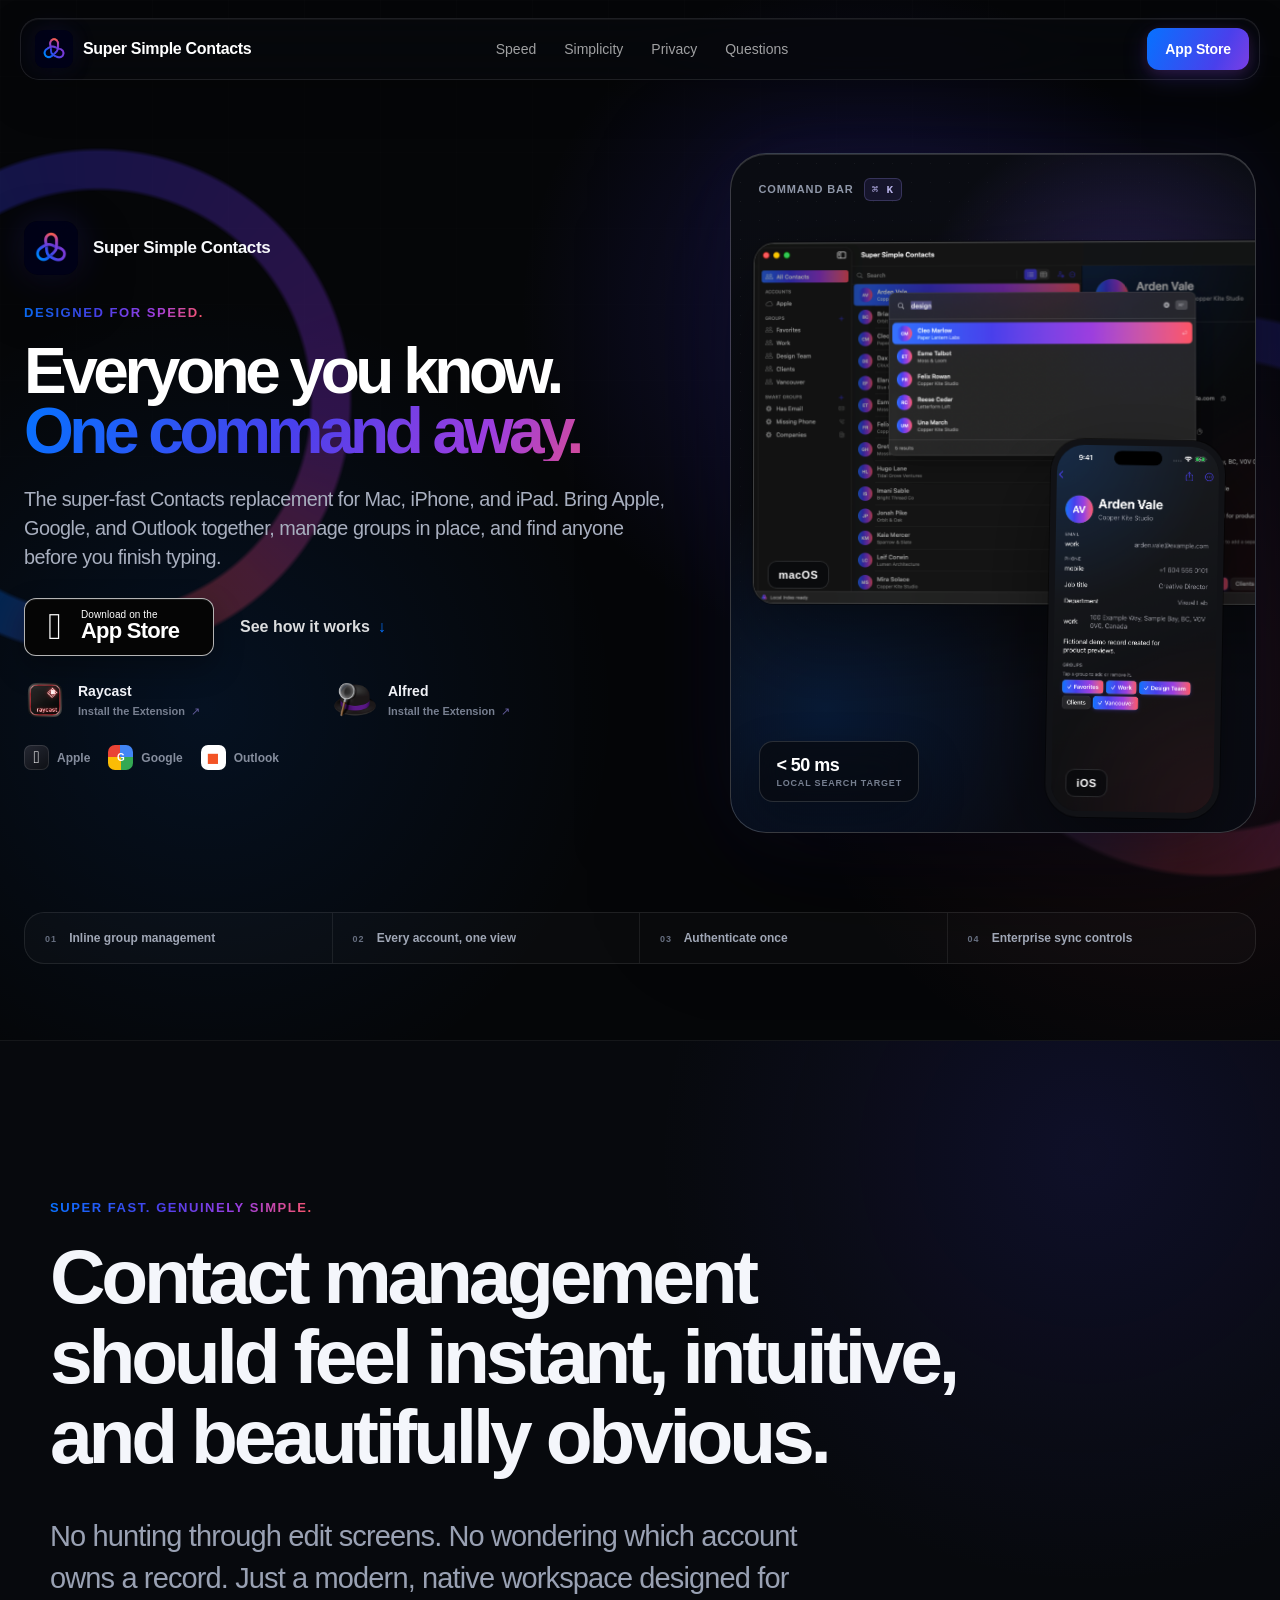
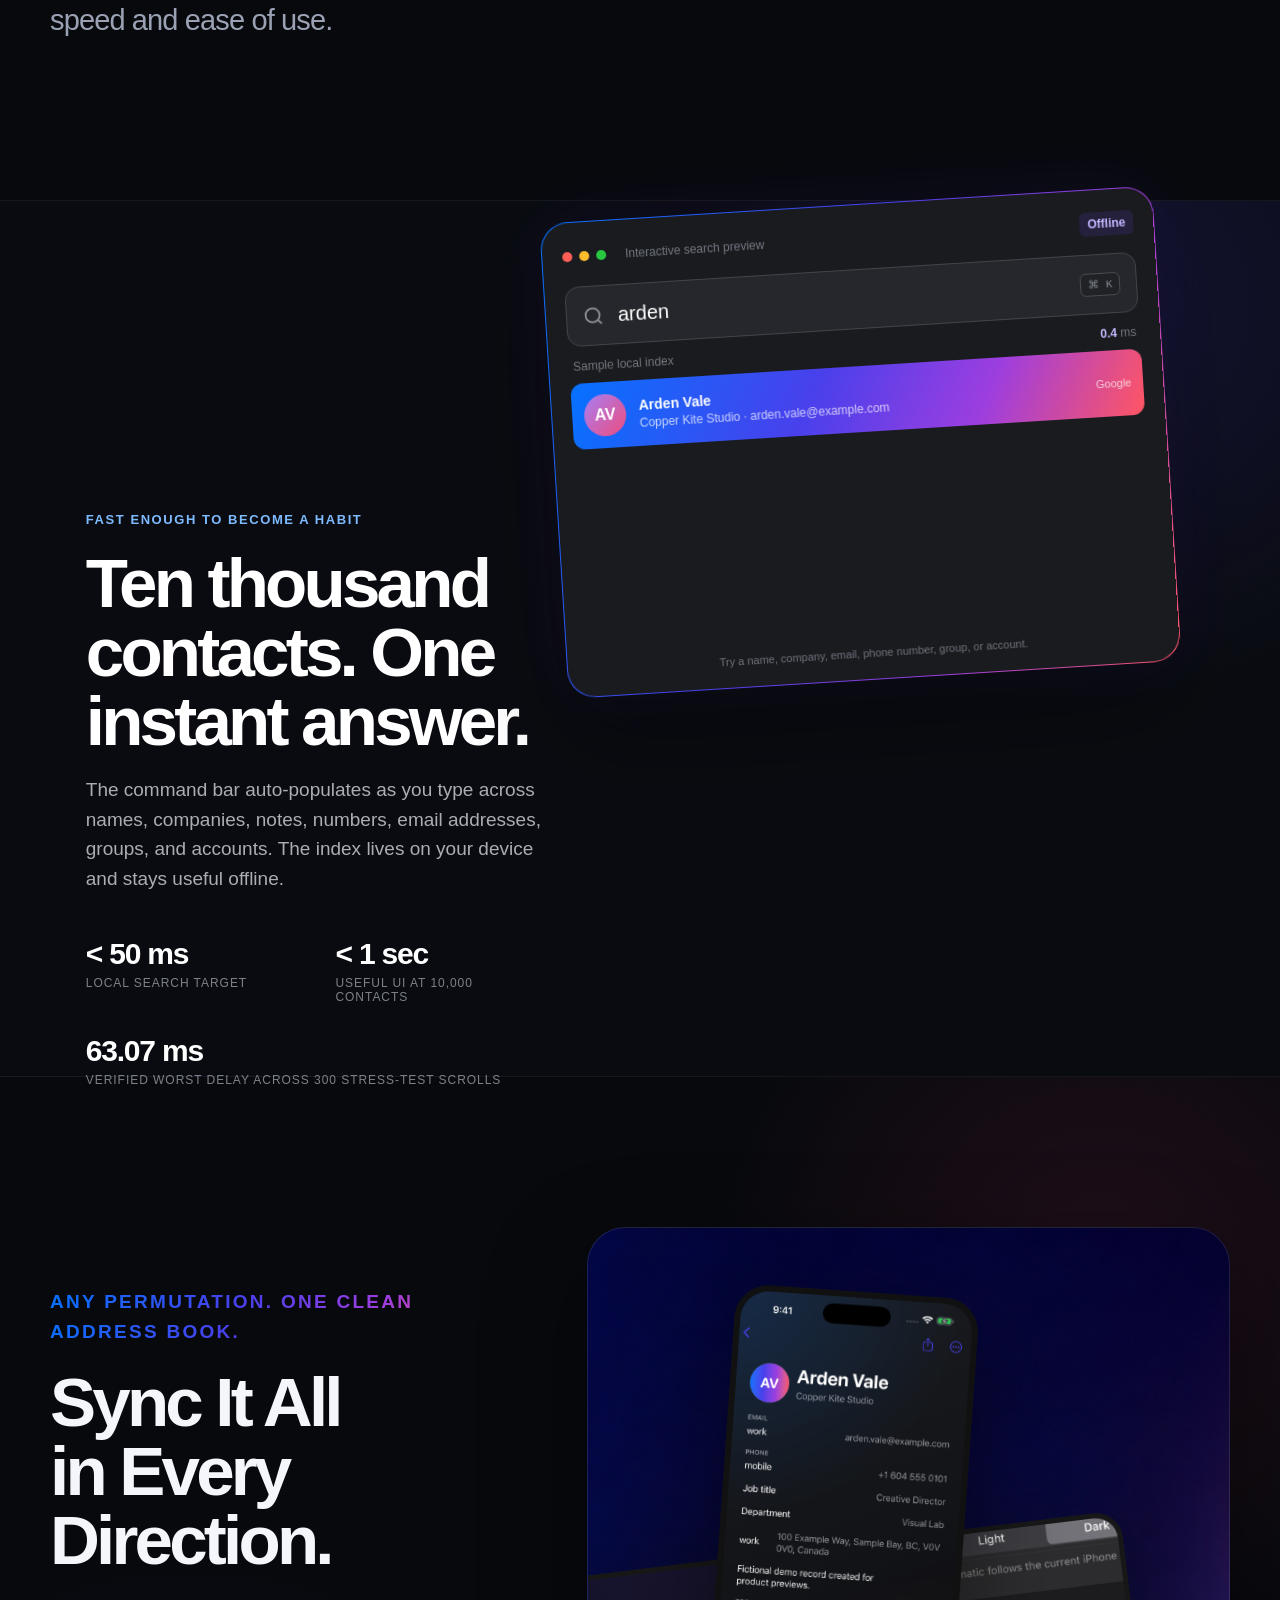
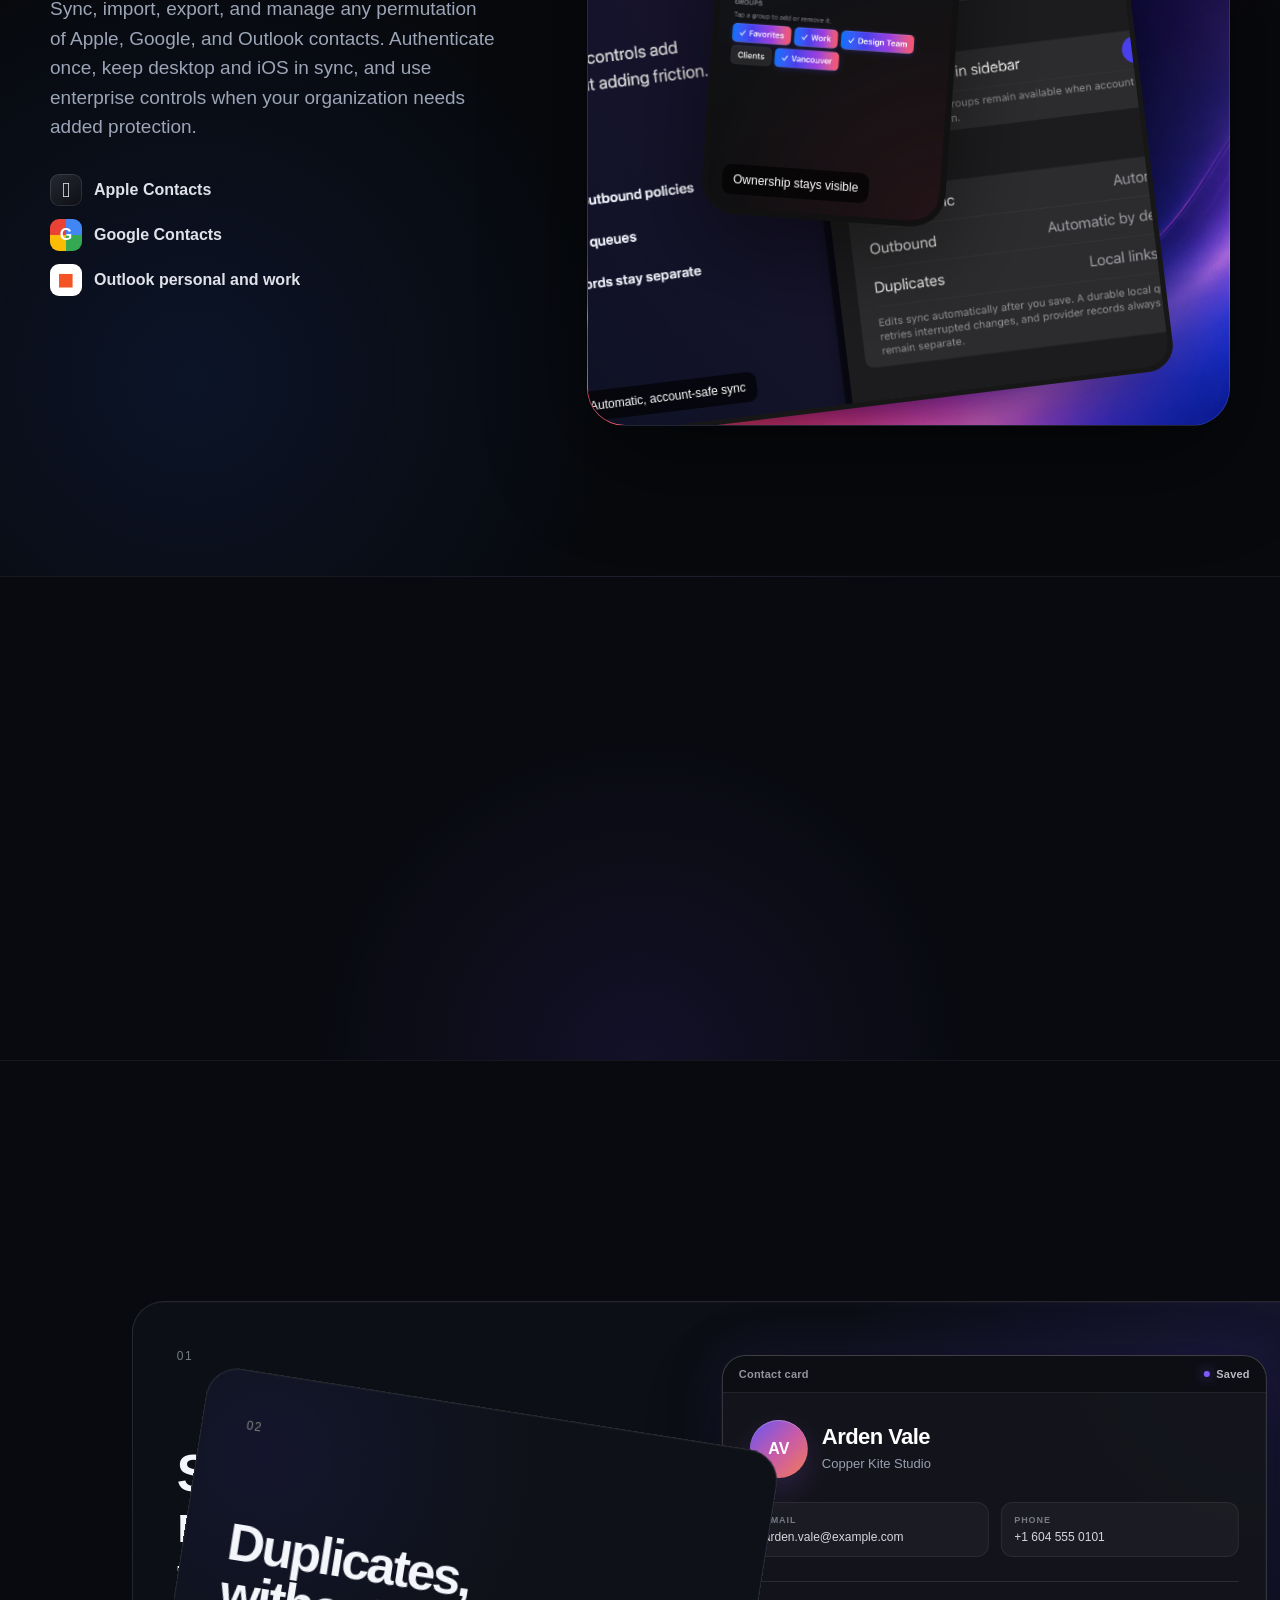
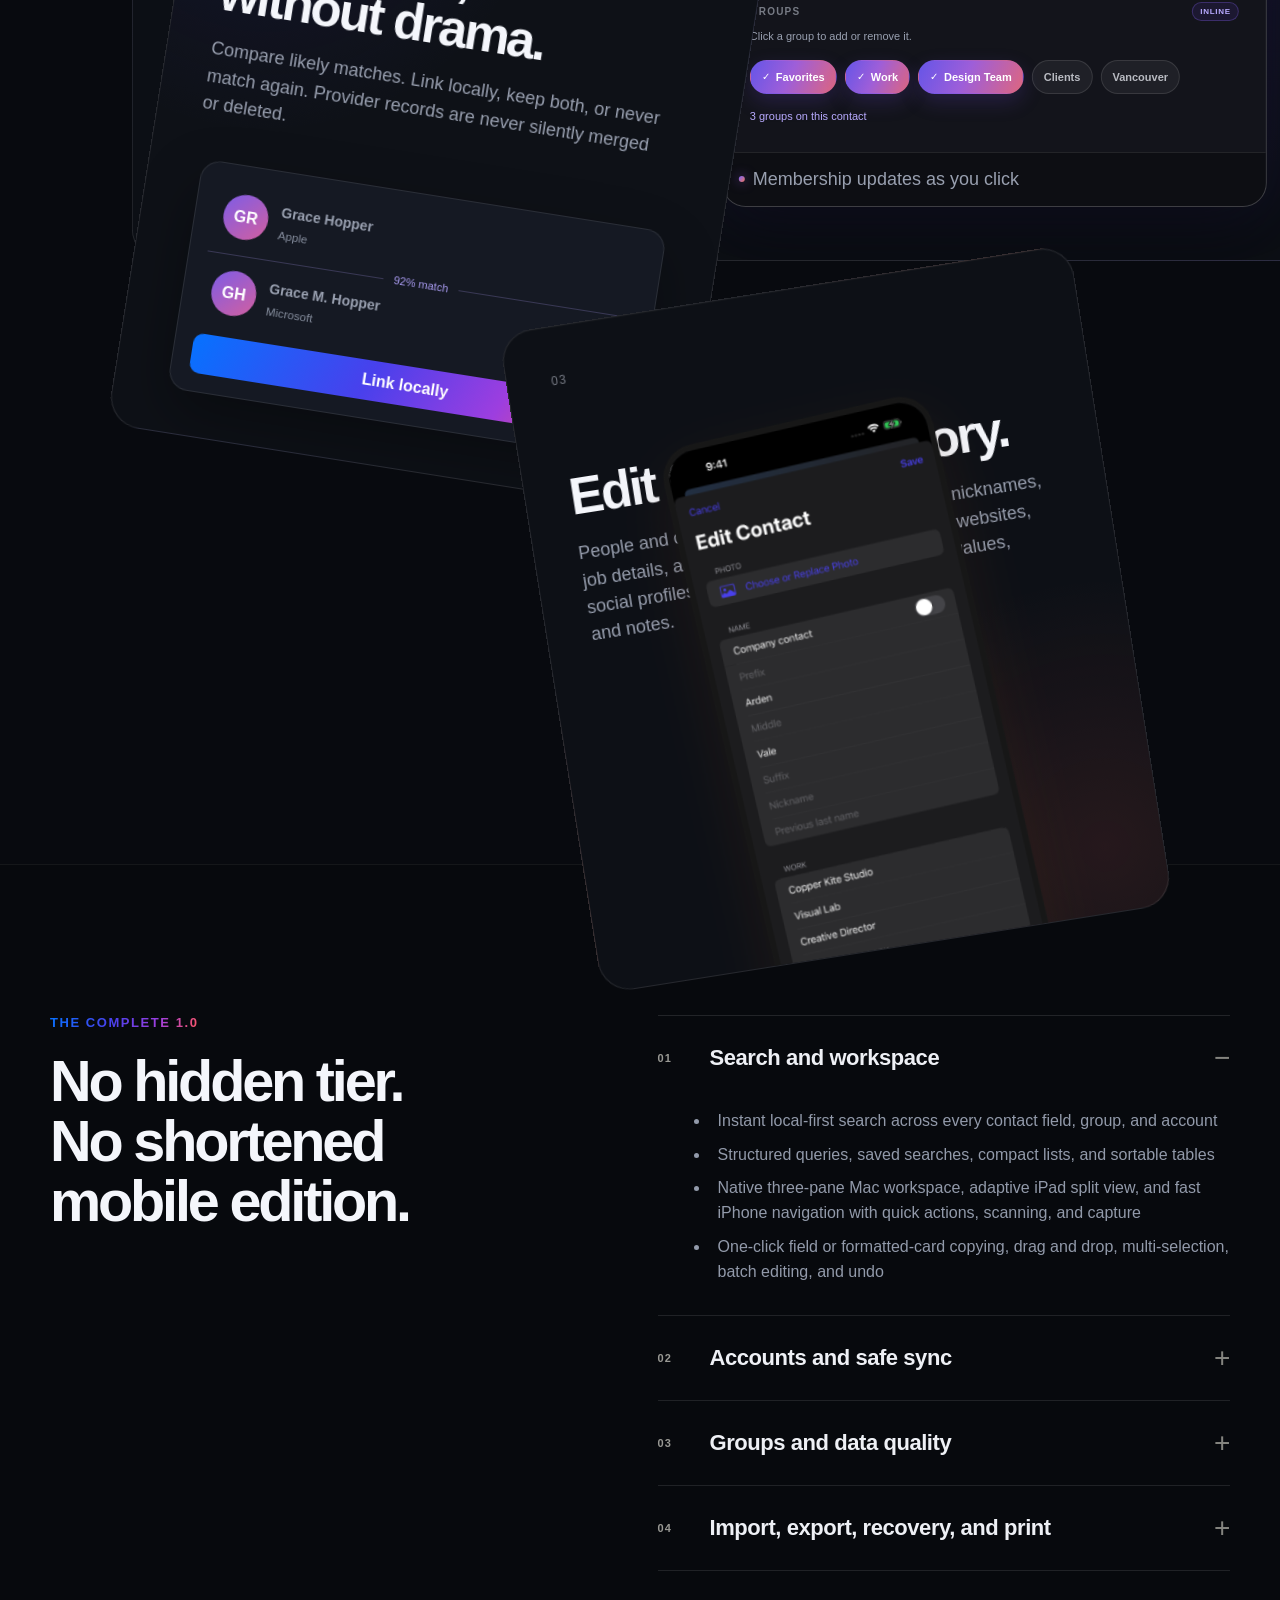
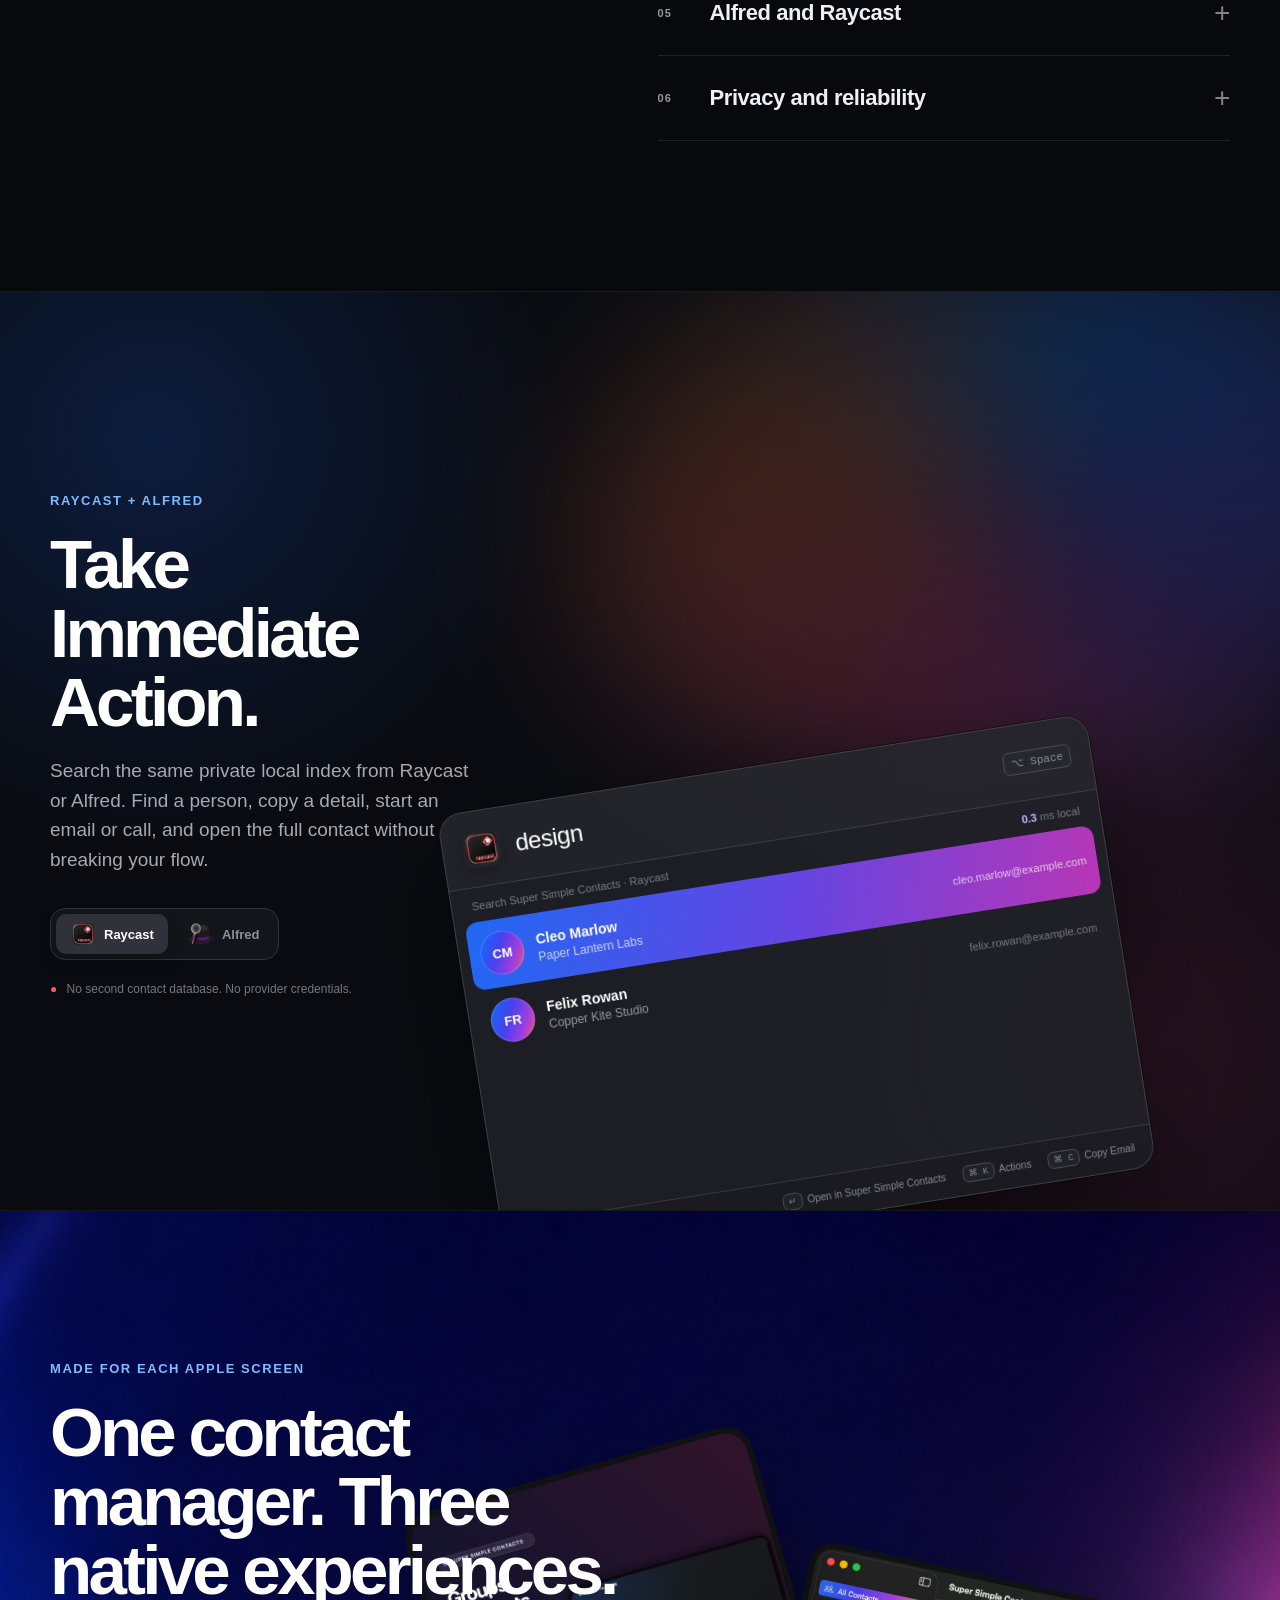
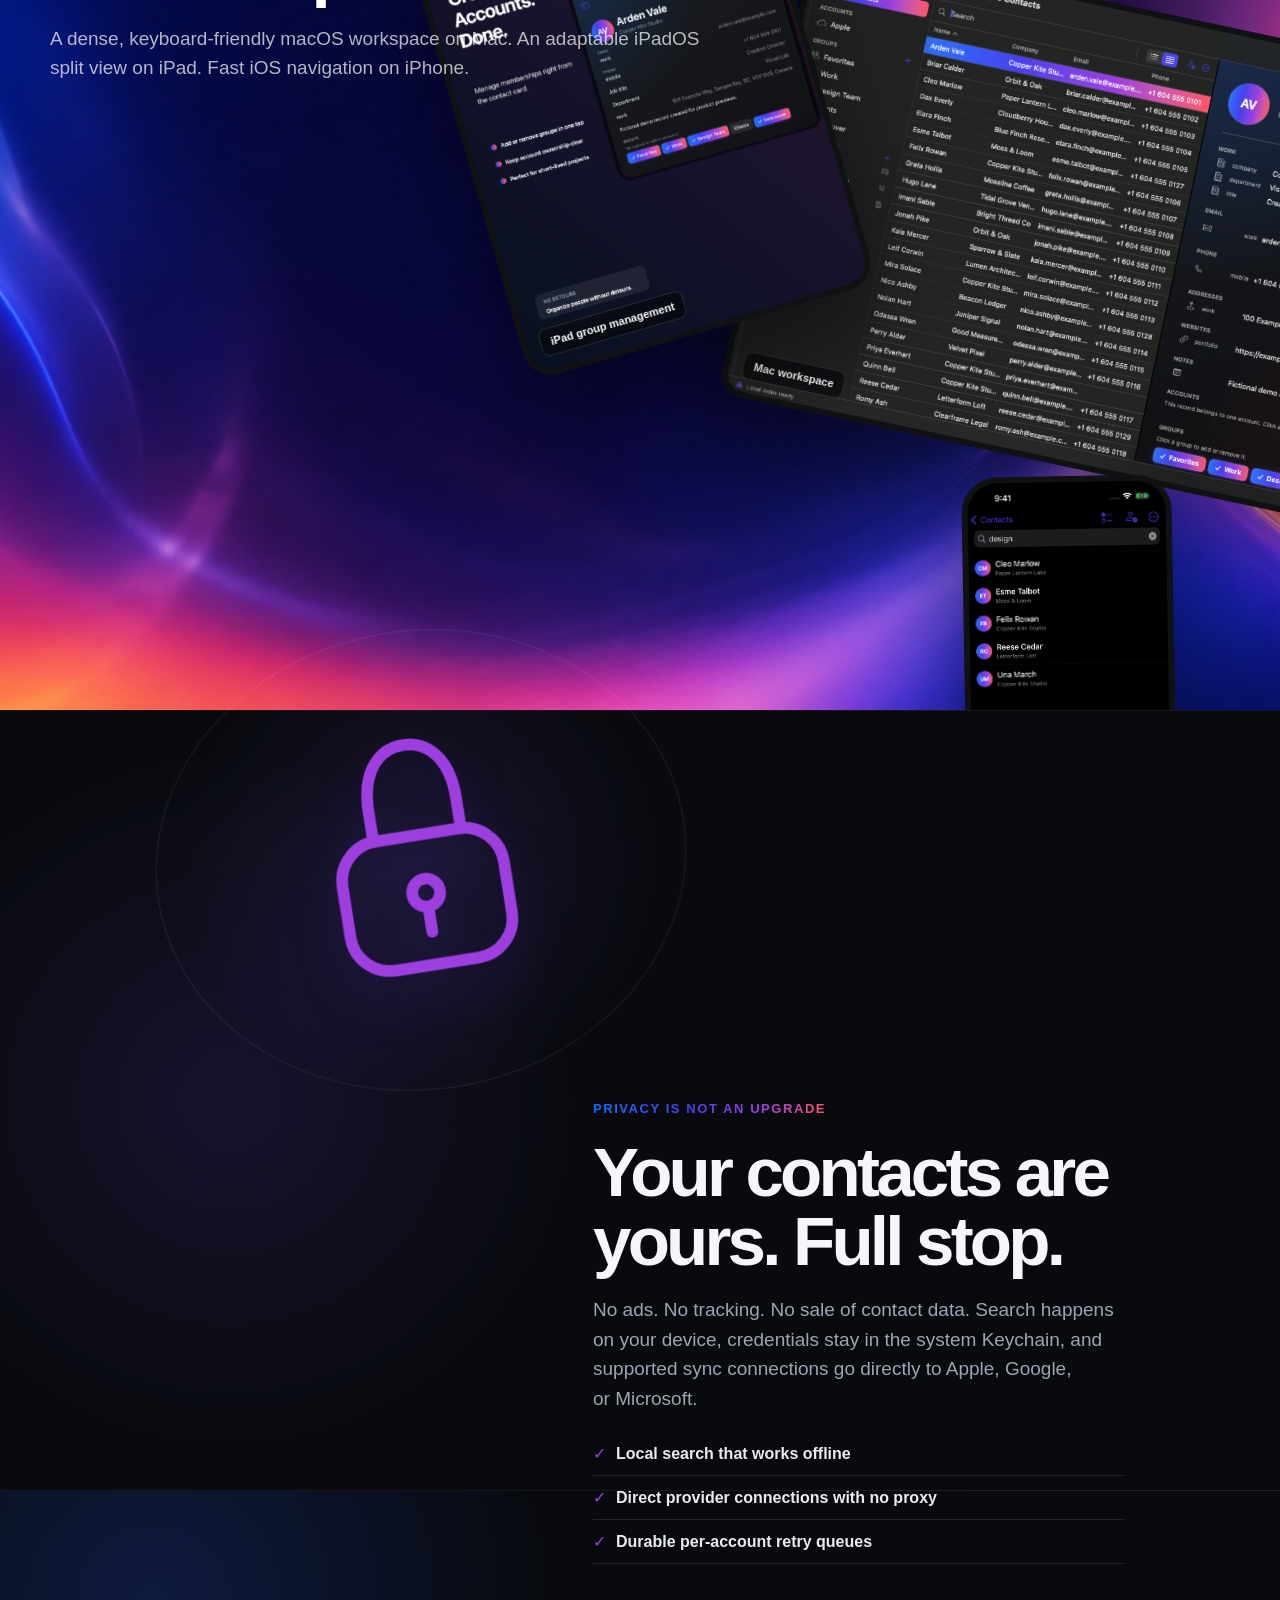
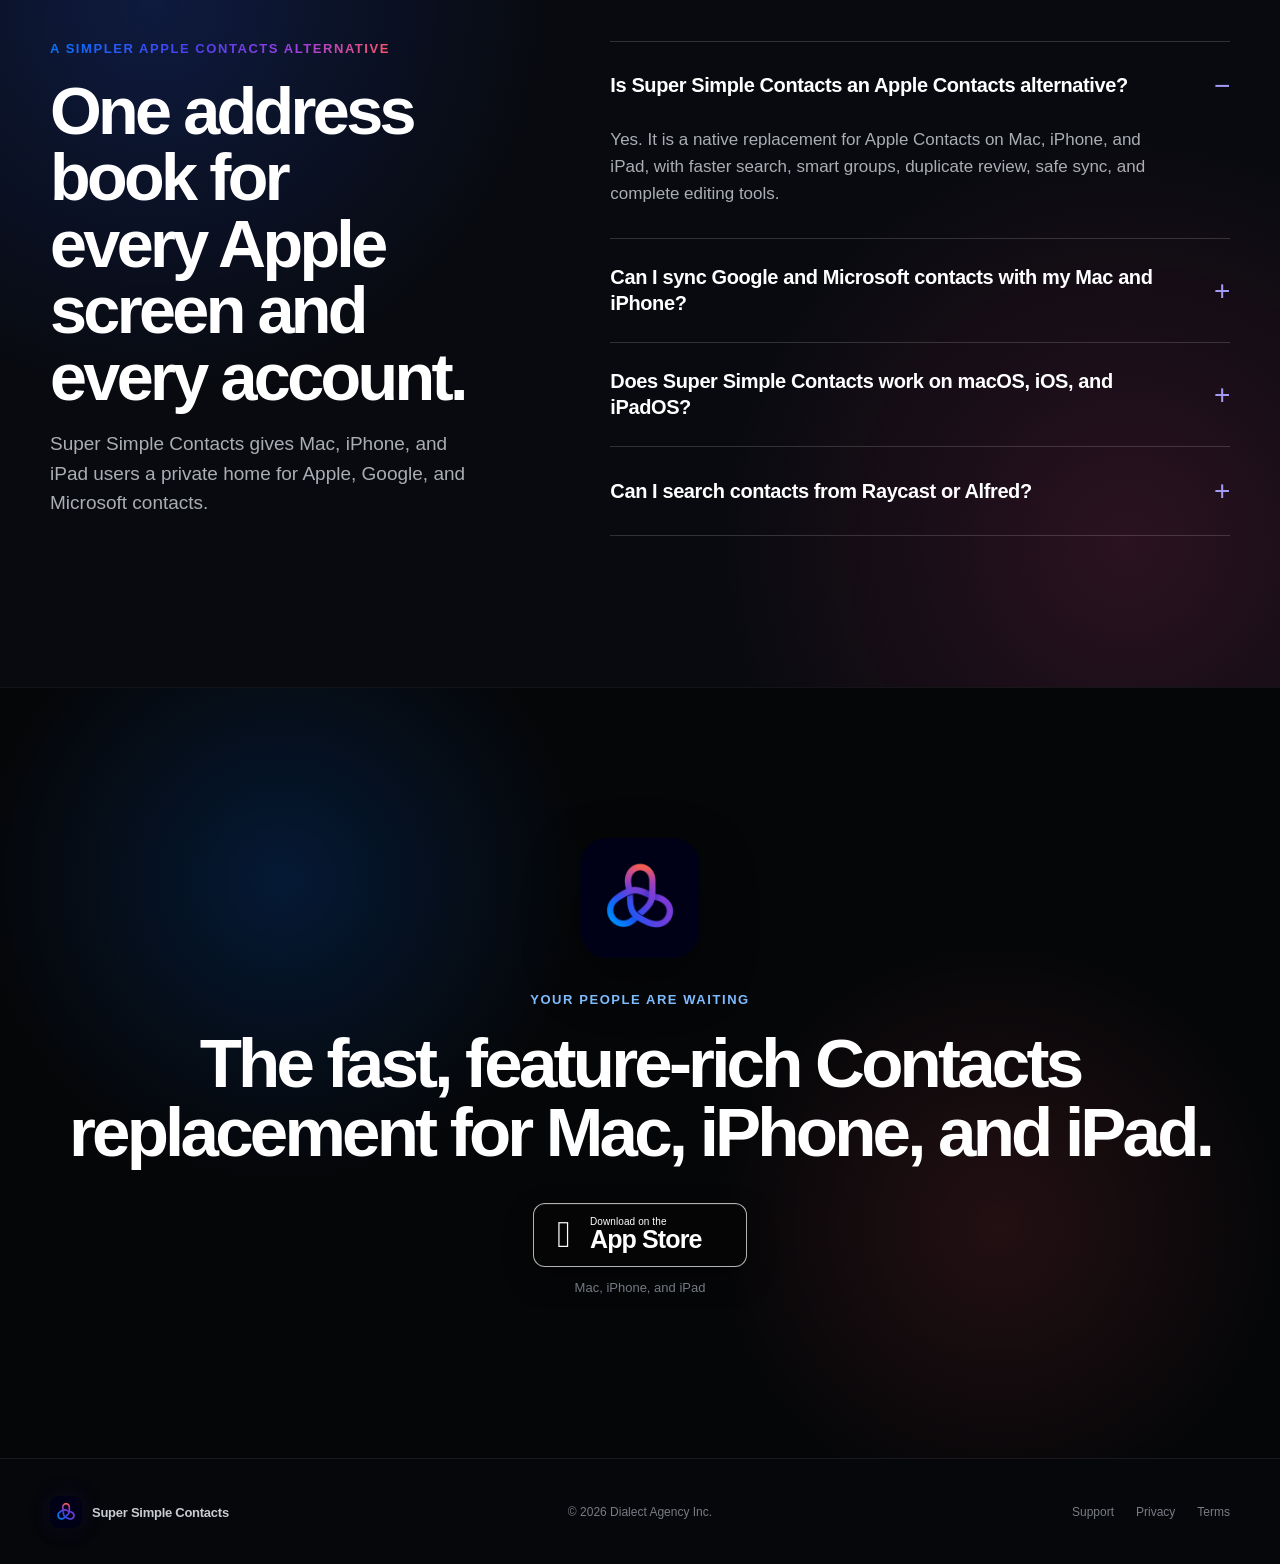
==== commit 8971f3cc: "Refine hero and sync loader" ====
--- a/index.html
+++ b/index.html
@@ -33,7 +33,7 @@
   <link rel="icon" type="image/png" sizes="32x32" href="/assets/favicon-32.png">
   <link rel="apple-touch-icon" sizes="180x180" href="/assets/apple-touch-icon.png">
   <link rel="manifest" href="/site.webmanifest">
-  <link rel="stylesheet" href="styles.css">
+  <link rel="stylesheet" href="styles.css?v=20260716c">
   <script type="application/ld+json">
   {
     "@context": "https://schema.org",
@@ -166,7 +166,7 @@
           <span>Super Simple Contacts</span>
         </div>
         <p class="eyebrow">Designed for Speed.</p>
-        <h1>Everyone you know.<br><span>One command away.</span></h1>
+        <h1><span class="hero-line hero-line-primary">Everyone you know.</span><span class="hero-line">One command away.</span></h1>
         <p class="lede">The super-fast Contacts replacement for Mac, iPhone, and iPad. Bring Apple, Google, and Outlook together, manage groups in place, and find anyone before you finish typing.</p>
         <div class="hero-actions">
           <a class="app-store-badge" href="https://apps.apple.com/app/id6790219748" target="_blank" rel="noopener noreferrer" aria-label="Download Super Simple Contacts on the App Store">
@@ -176,16 +176,14 @@
           <a class="text-link" href="#speed">See how it works <span aria-hidden="true">↓</span></a>
         </div>
         <div class="hero-launcher-badges" aria-label="Launcher extensions">
-          <a class="launcher-badge" href="https://www.raycast.com/store?search=Super%20Simple%20Contacts" target="_blank" rel="noopener noreferrer">
+          <span class="launcher-extension" role="link" aria-disabled="true" title="Extension link coming soon">
             <img src="assets/raycast-icon.png" alt="" width="42" height="42">
-            <span><small>Search and deep-link with</small><strong>Raycast</strong></span>
-            <span aria-hidden="true">↗</span>
-          </a>
-          <a class="launcher-badge" href="https://alfred.app/search/?q=Super%20Simple%20Contacts" target="_blank" rel="noopener noreferrer">
+            <span><strong>Raycast</strong><small>Install the Extension <i aria-hidden="true">↗</i></small></span>
+          </span>
+          <span class="launcher-extension" role="link" aria-disabled="true" title="Extension link coming soon">
             <img src="assets/alfred-icon.png" alt="" width="42" height="42">
-            <span><small>Search and deep-link with</small><strong>Alfred</strong></span>
-            <span aria-hidden="true">↗</span>
-          </a>
+            <span><strong>Alfred</strong><small>Install the Extension <i aria-hidden="true">↗</i></small></span>
+          </span>
         </div>
         <div class="hero-platforms" aria-label="Supported contact providers">
           <span><i class="provider apple" aria-hidden="true"></i> Apple</span>
@@ -529,6 +527,6 @@
     <nav aria-label="Footer navigation"><a href="/support">Support</a><a href="/privacy">Privacy</a><a href="/terms">Terms</a></nav>
   </footer>
 
-  <script src="script.js?v=20260716b"></script>
+  <script src="script.js?v=20260716c"></script>
 </body>
 </html>
--- a/styles.css
+++ b/styles.css
@@ -384,7 +384,7 @@
 
 .hero {
   display: grid;
-  grid-template-columns: minmax(500px, .94fr) minmax(0, 1.06fr);
+  grid-template-columns: minmax(0, 1.1fr) minmax(0, .9fr);
   grid-template-rows: auto auto;
   column-gap: clamp(48px, 5vw, 84px);
   row-gap: 70px;
@@ -402,7 +402,9 @@
 .hero-mark { margin: 0 0 30px; color: #f7f8fb; font-size: 17px; }
 .hero-mark img { width: 54px; height: 54px; border-radius: 14px; animation: none; }
 .hero .eyebrow { margin-right: 0; margin-left: 0; }
-.hero h1 { max-width: 690px; font-size: clamp(64px, 5.6vw, 88px); line-height: .93; }
+.hero h1 { max-width: none; font-size: clamp(56px, 5vw, 72px); line-height: .93; }
+.hero-line { display: block; white-space: nowrap; }
+.hero-line-primary { color: #fff; background: none; -webkit-text-fill-color: #fff; }
 .hero .lede { max-width: 650px; margin: 24px 0 0; color: #a8afbf; font-size: clamp(18px, 1.55vw, 21px); }
 .hero-actions { justify-content: flex-start; margin-top: 27px; }
 .hero .fine-print { margin-top: 15px; color: #687083; }
@@ -533,7 +535,7 @@
   .hero { min-height: 0; padding: 112px 20px 50px; row-gap: 48px; }
   .hero-mark { margin-bottom: 34px; }
   .hero-mark img { width: 48px; height: 48px; }
-  .hero h1 { font-size: clamp(52px, 15.2vw, 72px); }
+  .hero h1 { font-size: clamp(32px, 10vw, 62px); }
   .hero-actions { align-items: stretch; }
   .hero-actions .button { width: 100%; }
   .hero-launcher-proof { grid-template-columns: auto 1fr; }
@@ -573,7 +575,7 @@
 }
 .site-loader.is-complete { opacity: 0; visibility: hidden; pointer-events: none; }
 .site-loader-animation { position: relative; width: min(210px, 54vw); aspect-ratio: 1; filter: drop-shadow(0 20px 55px rgba(0,0,0,.48)); }
-.sync-pulse-logo { position: absolute; z-index: 2; inset: 50% auto auto 50%; width: 98px; height: 98px; border-radius: 23px; transform: translate(-50%, -50%); box-shadow: 0 18px 42px rgba(0,0,0,.44); }
+.sync-pulse-logo { position: absolute; z-index: 2; inset: 50% auto auto 50%; width: 112px; height: 112px; transform: translate(-50%, -50%); filter: drop-shadow(0 0 22px rgba(73,64,236,.38)) drop-shadow(0 14px 26px rgba(0,0,0,.38)); }
 .sync-pulse-ring { position: absolute; z-index: 1; inset: 50% auto auto 50%; width: 116px; height: 116px; border: 3px solid var(--pulse-color); border-radius: 50%; transform: translate(-50%, -50%); opacity: 0; }
 
 .app-store-badge {
@@ -615,32 +617,27 @@
   max-width: 610px;
   margin-top: 17px;
 }
-.launcher-badge {
+.launcher-extension {
   display: grid;
-  grid-template-columns: 42px minmax(0, 1fr) auto;
+  grid-template-columns: 42px minmax(0, 1fr);
   gap: 12px;
   align-items: center;
-  min-height: 68px;
-  padding: 11px 13px;
-  border: 1px solid rgba(255,255,255,.11);
-  border-radius: 17px;
-  background: rgba(255,255,255,.045);
-  box-shadow: inset 0 1px rgba(255,255,255,.05);
-  transition: border-color .2s ease, background .2s ease, transform .2s ease;
-}
-.launcher-badge:hover { border-color: rgba(164,151,255,.38); background: rgba(255,255,255,.07); transform: translateY(-2px); }
-.launcher-badge > img { width: 42px; height: 42px; object-fit: contain; }
-.launcher-badge > span:nth-child(2) { display: flex; min-width: 0; flex-direction: column; gap: 2px; }
-.launcher-badge small { overflow: hidden; color: #767f90; font-size: 10px; line-height: 1.3; text-overflow: ellipsis; white-space: nowrap; }
-.launcher-badge strong { color: #f0f2f7; font-size: 14px; line-height: 1.2; }
-.launcher-badge > span:last-child { color: #8f83ef; font-size: 16px; }
+  width: fit-content;
+  min-height: 54px;
+  cursor: not-allowed;
+}
+.launcher-extension > img { width: 42px; height: 42px; object-fit: contain; }
+.launcher-extension > span { display: flex; min-width: 0; flex-direction: column; gap: 4px; }
+.launcher-extension strong { color: #f0f2f7; font-size: 14px; line-height: 1.2; }
+.launcher-extension small { color: #777f90; font-size: 11px; font-weight: 620; line-height: 1.3; white-space: nowrap; }
+.launcher-extension small i { margin-left: 3px; color: #645d9c; font-style: normal; }
 
 .final-cta .app-store-badge { margin-top: 36px; }
 
 @media (max-width: 650px) {
   .hero-actions .app-store-badge { align-self: flex-start; }
   .hero-launcher-badges { grid-template-columns: 1fr; }
-  .launcher-badge { max-width: 360px; }
+  .launcher-extension { max-width: 360px; }
 }
 
 @media (prefers-reduced-motion: reduce) {
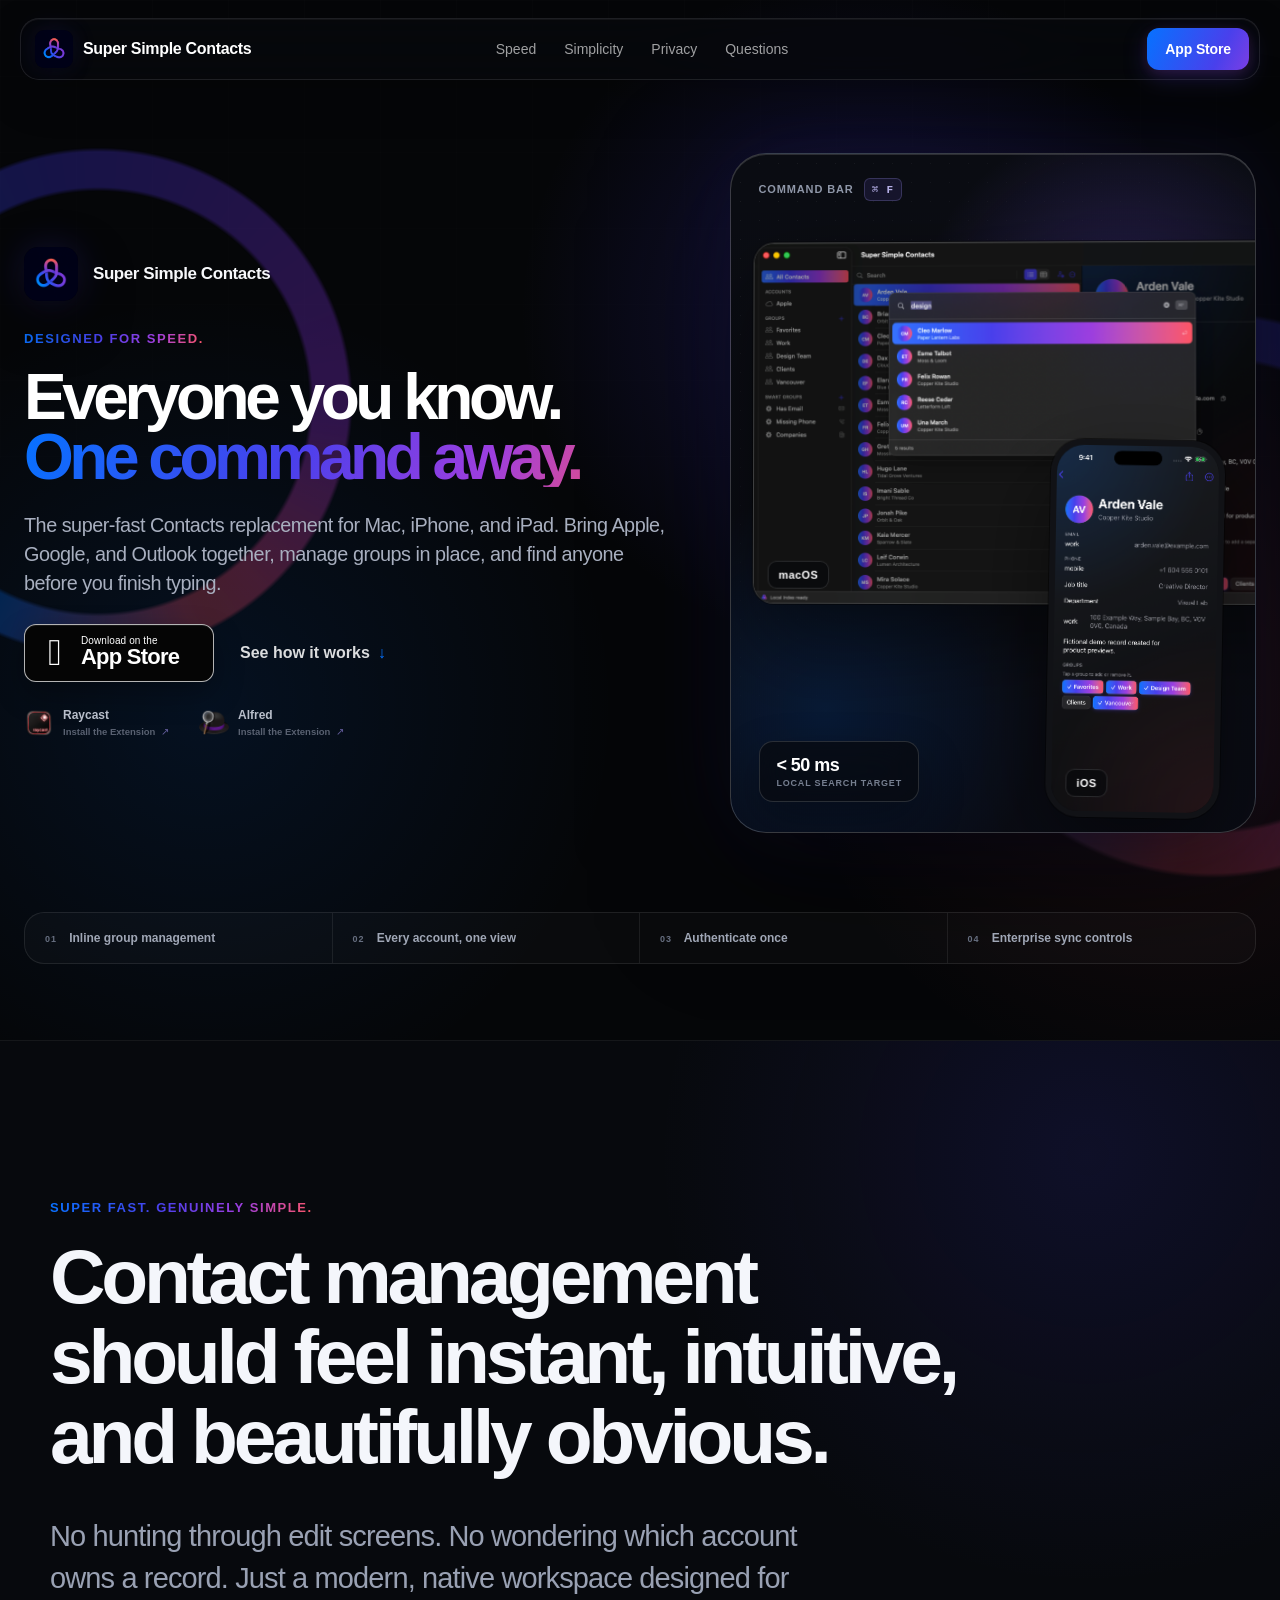
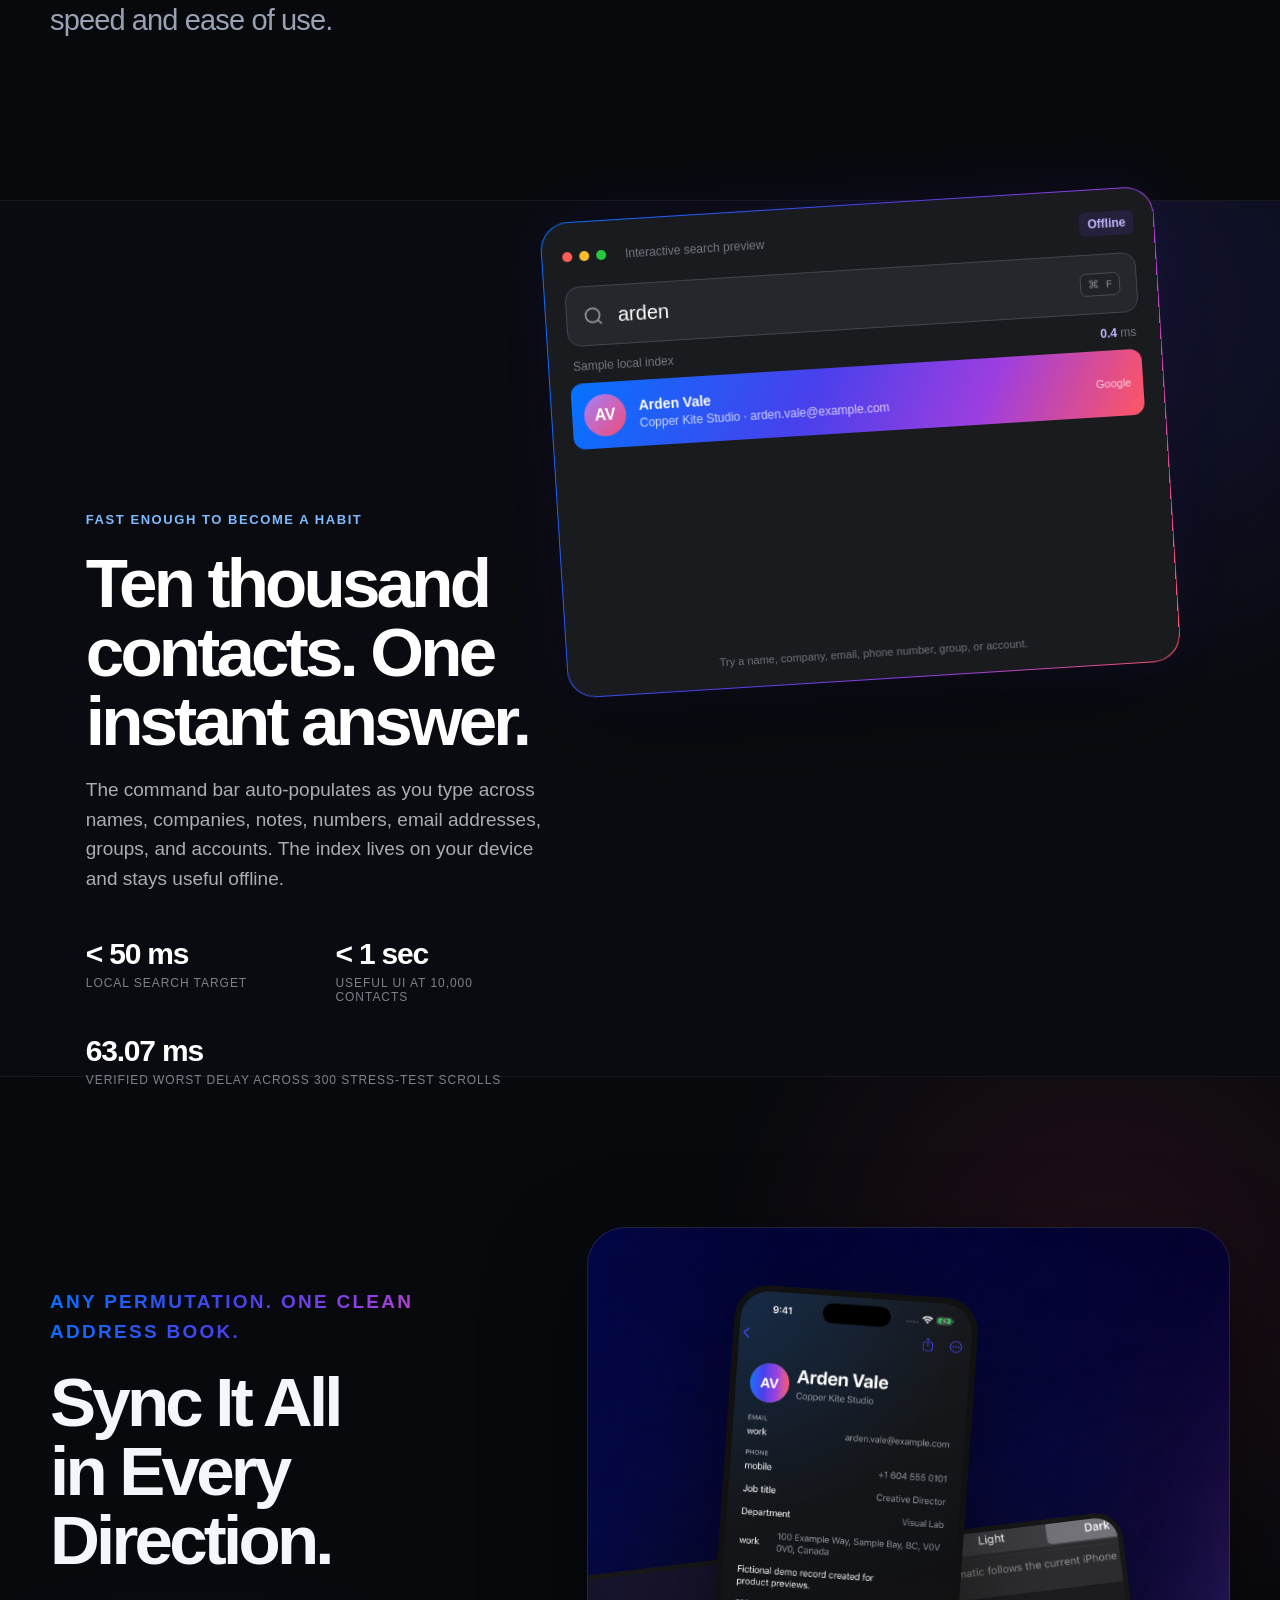
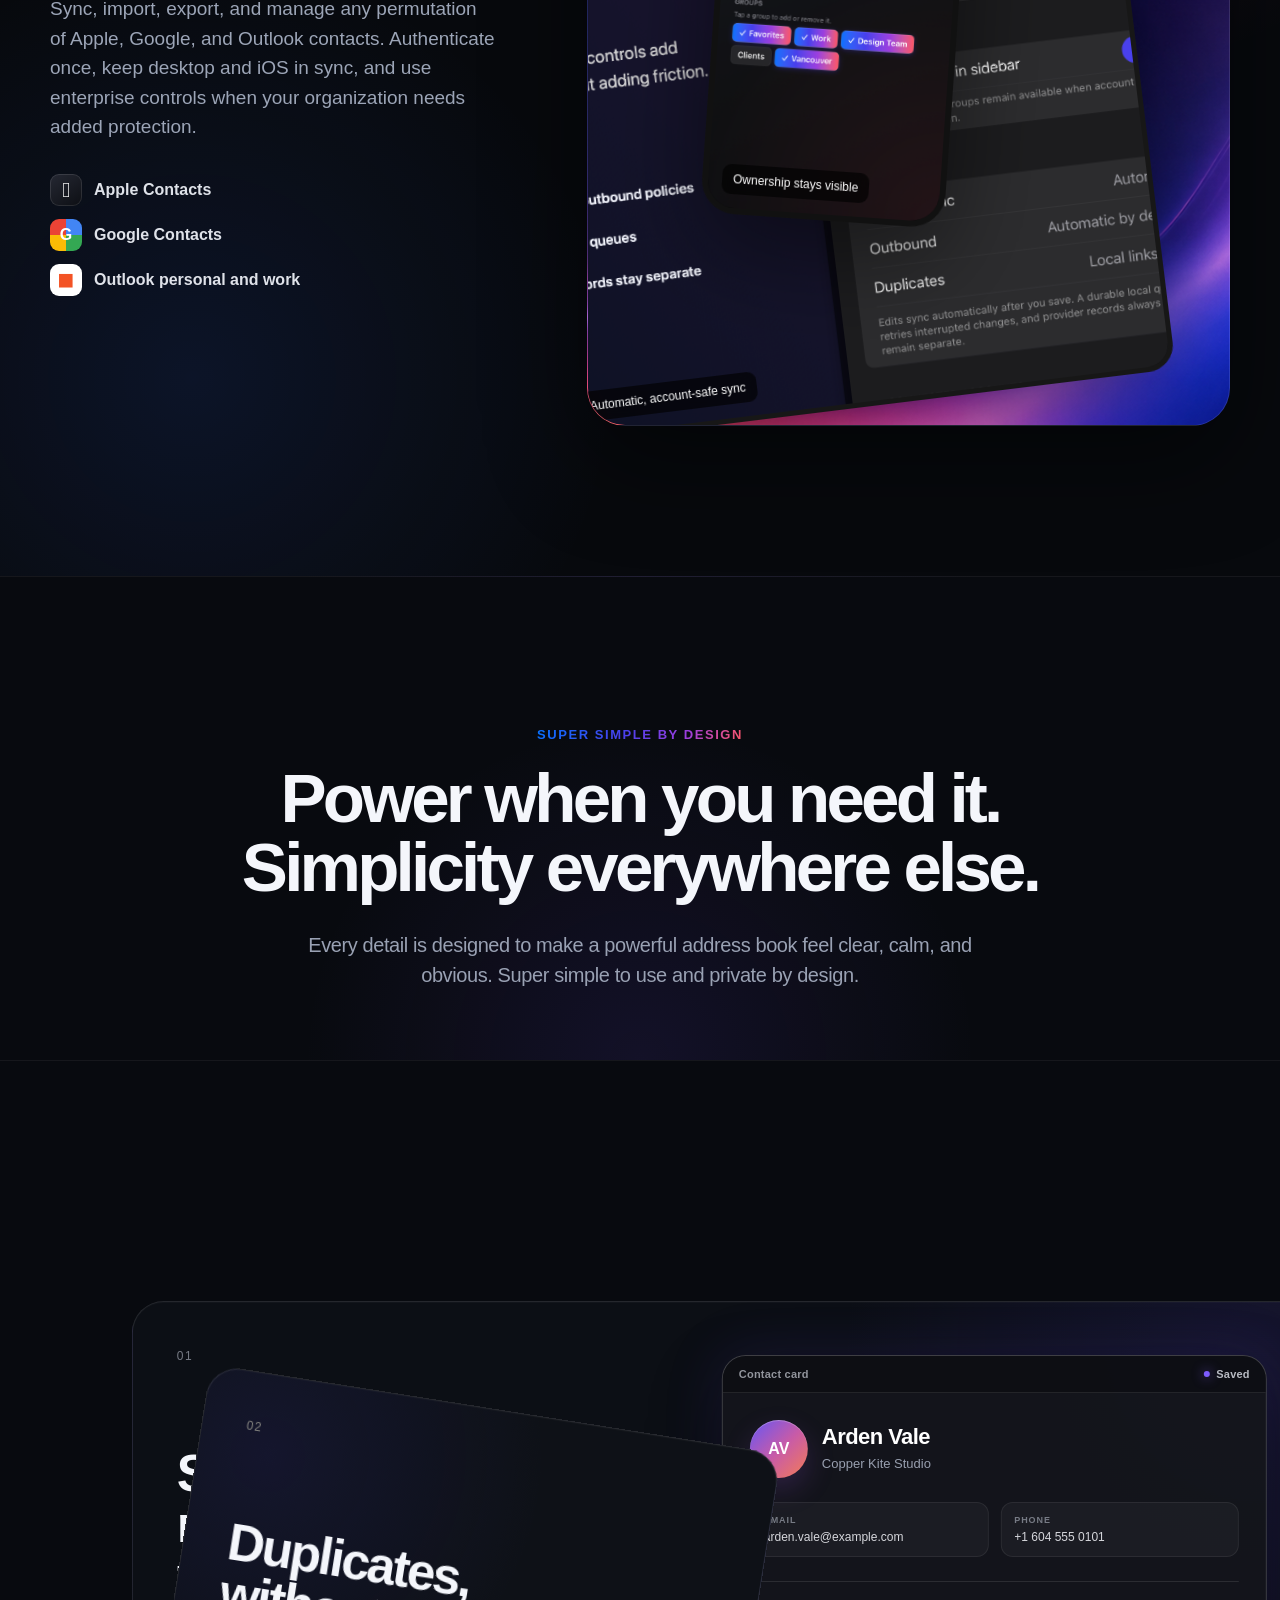
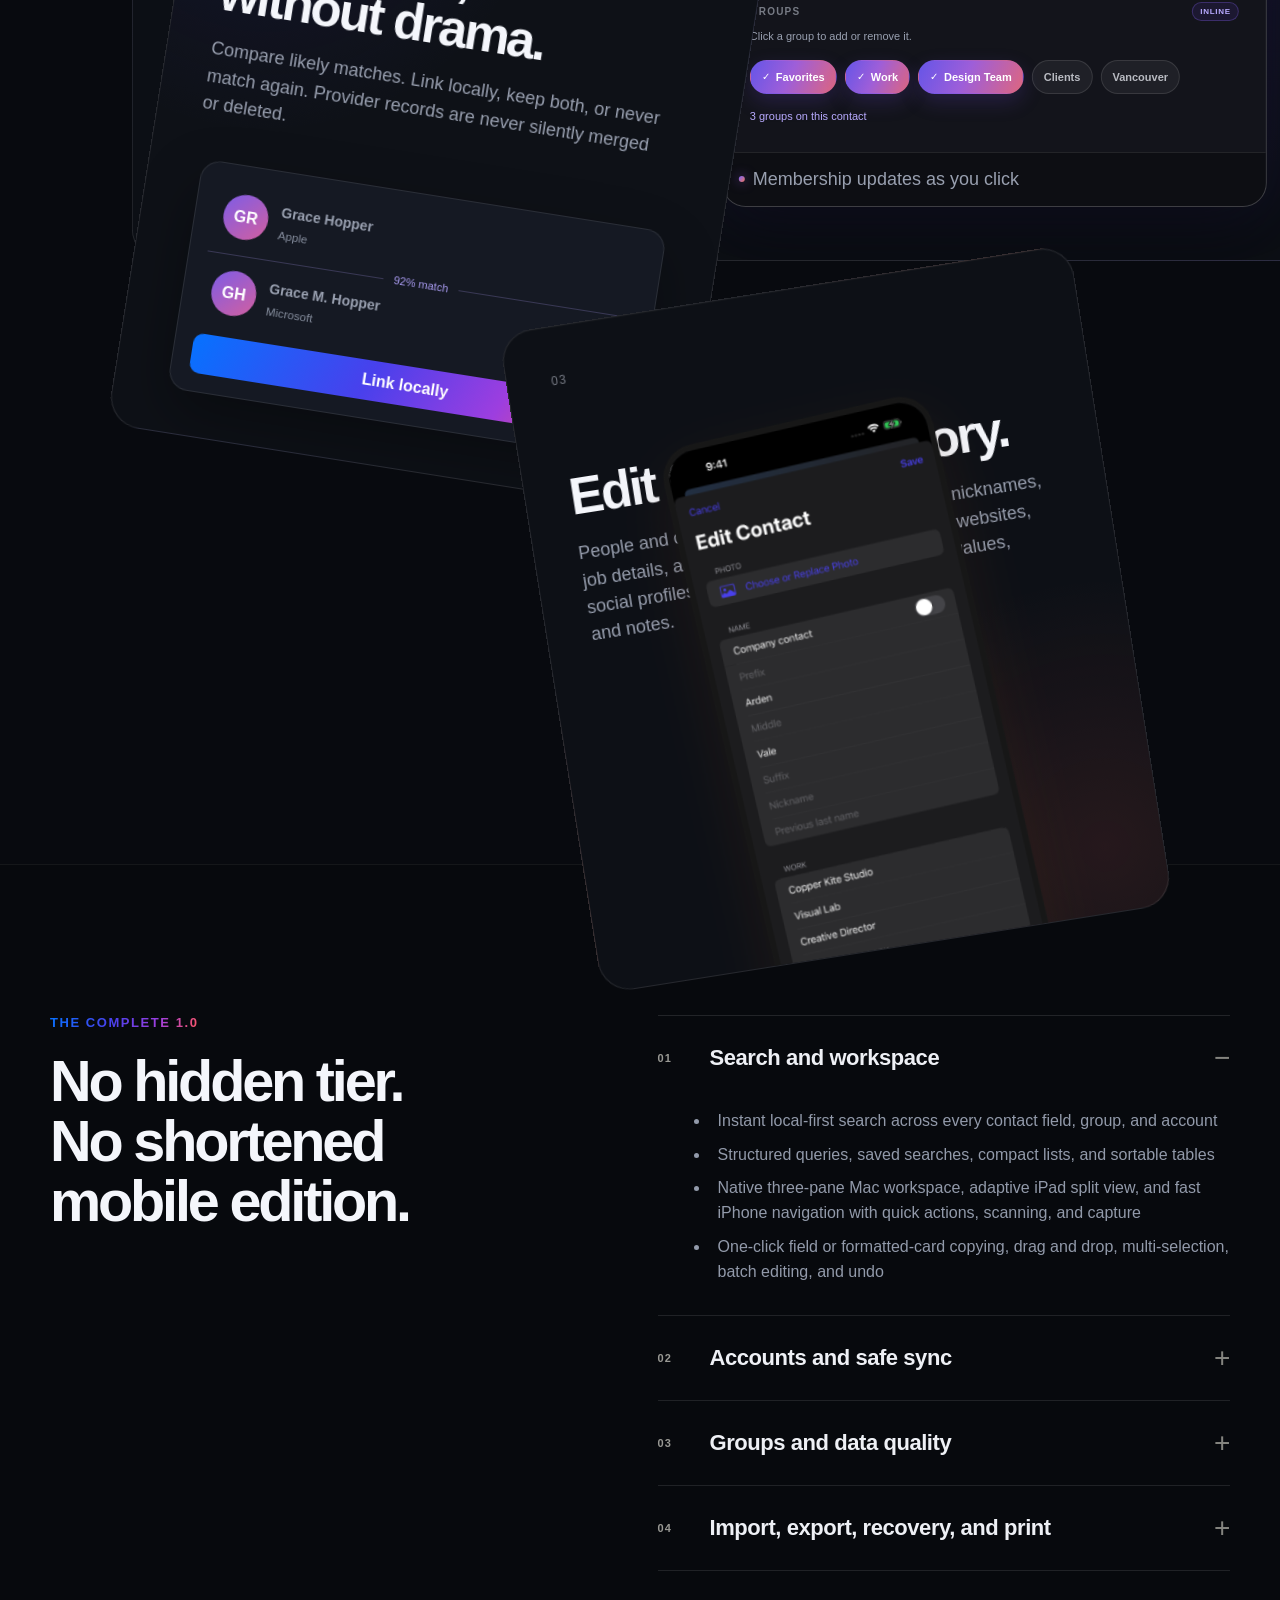
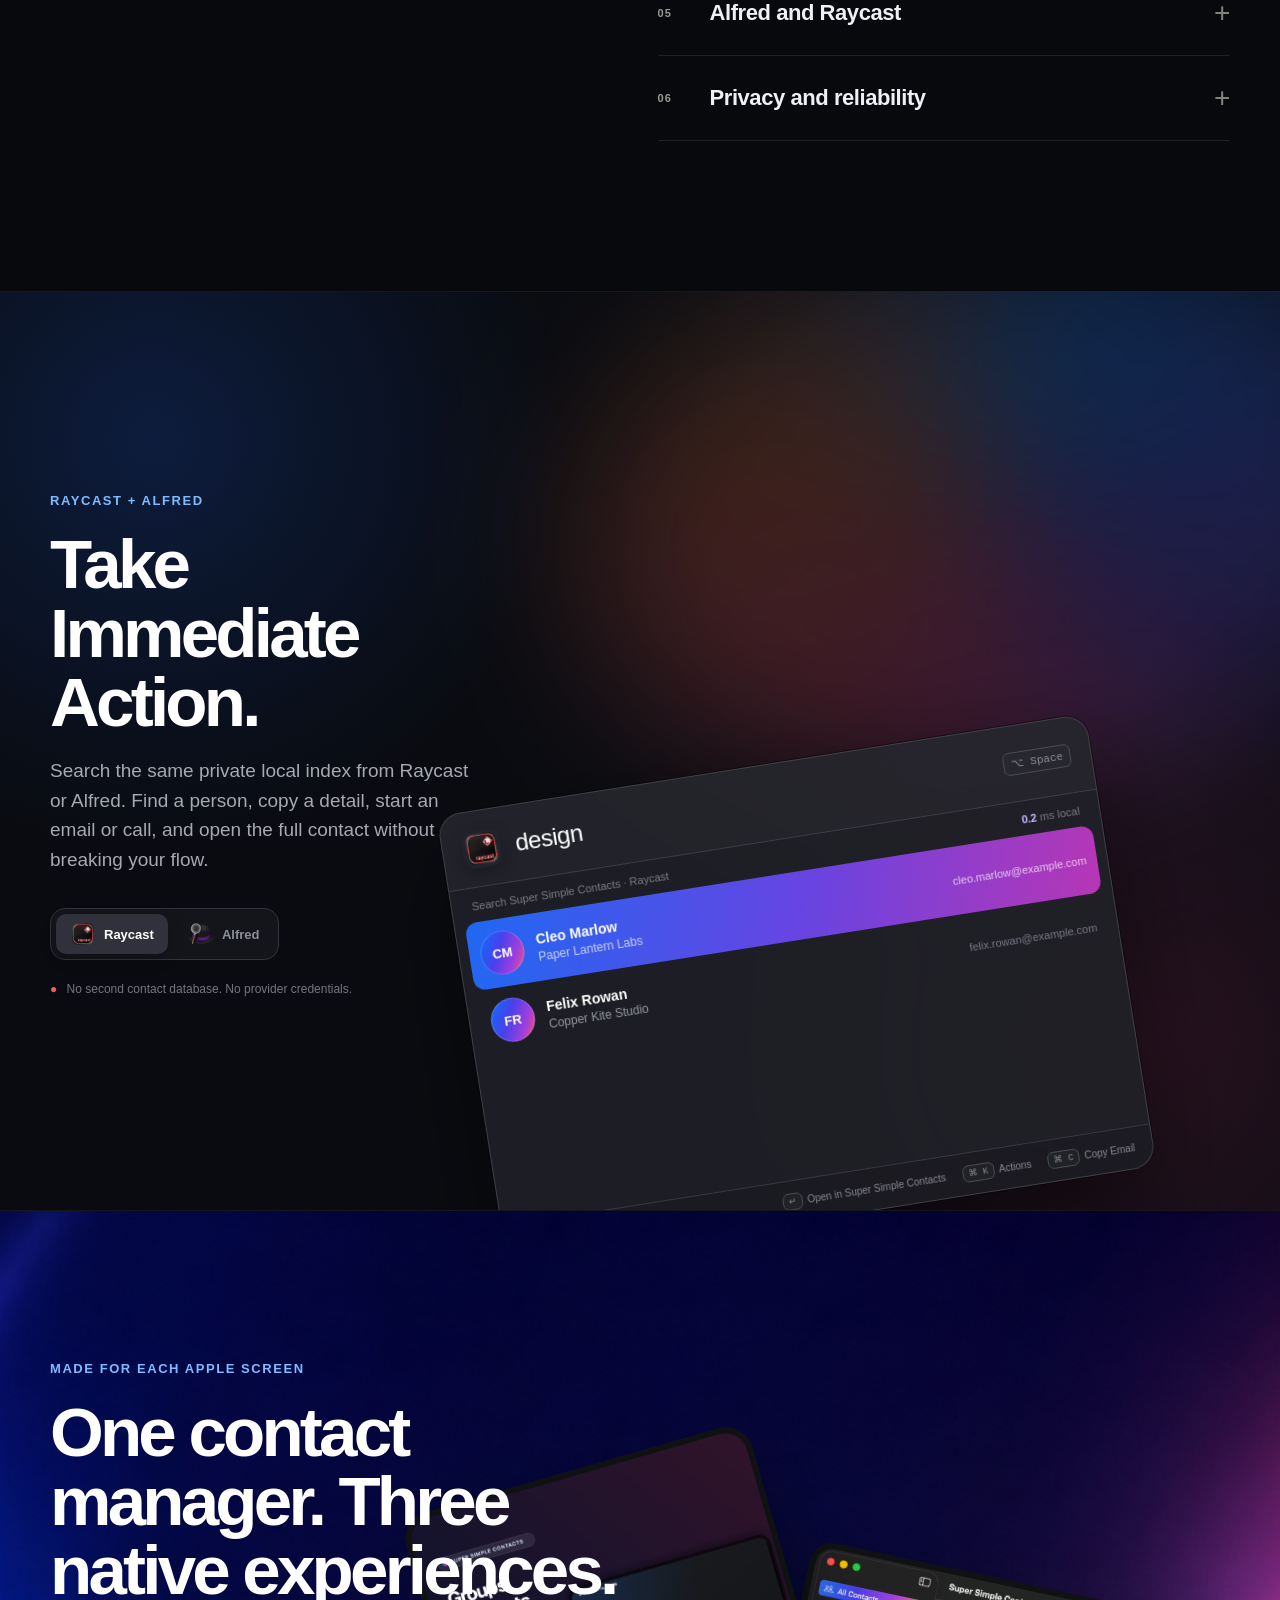
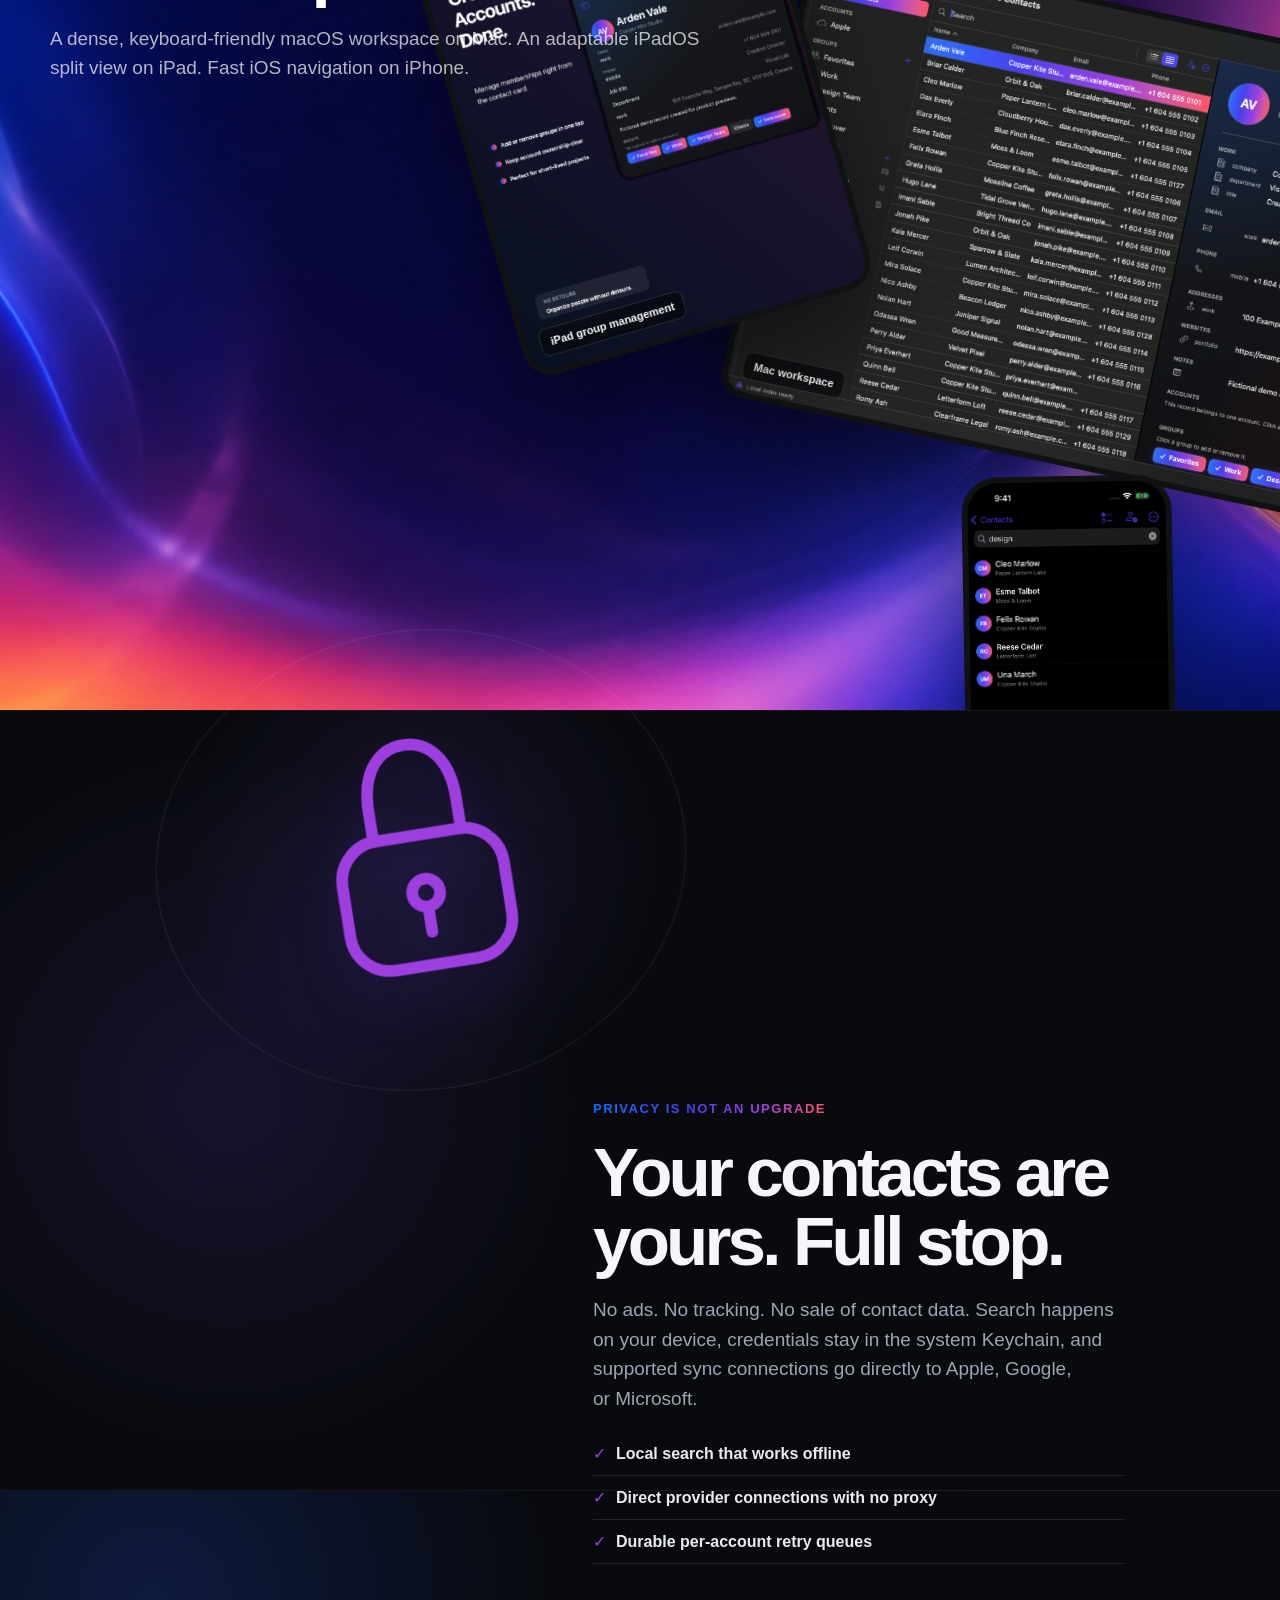
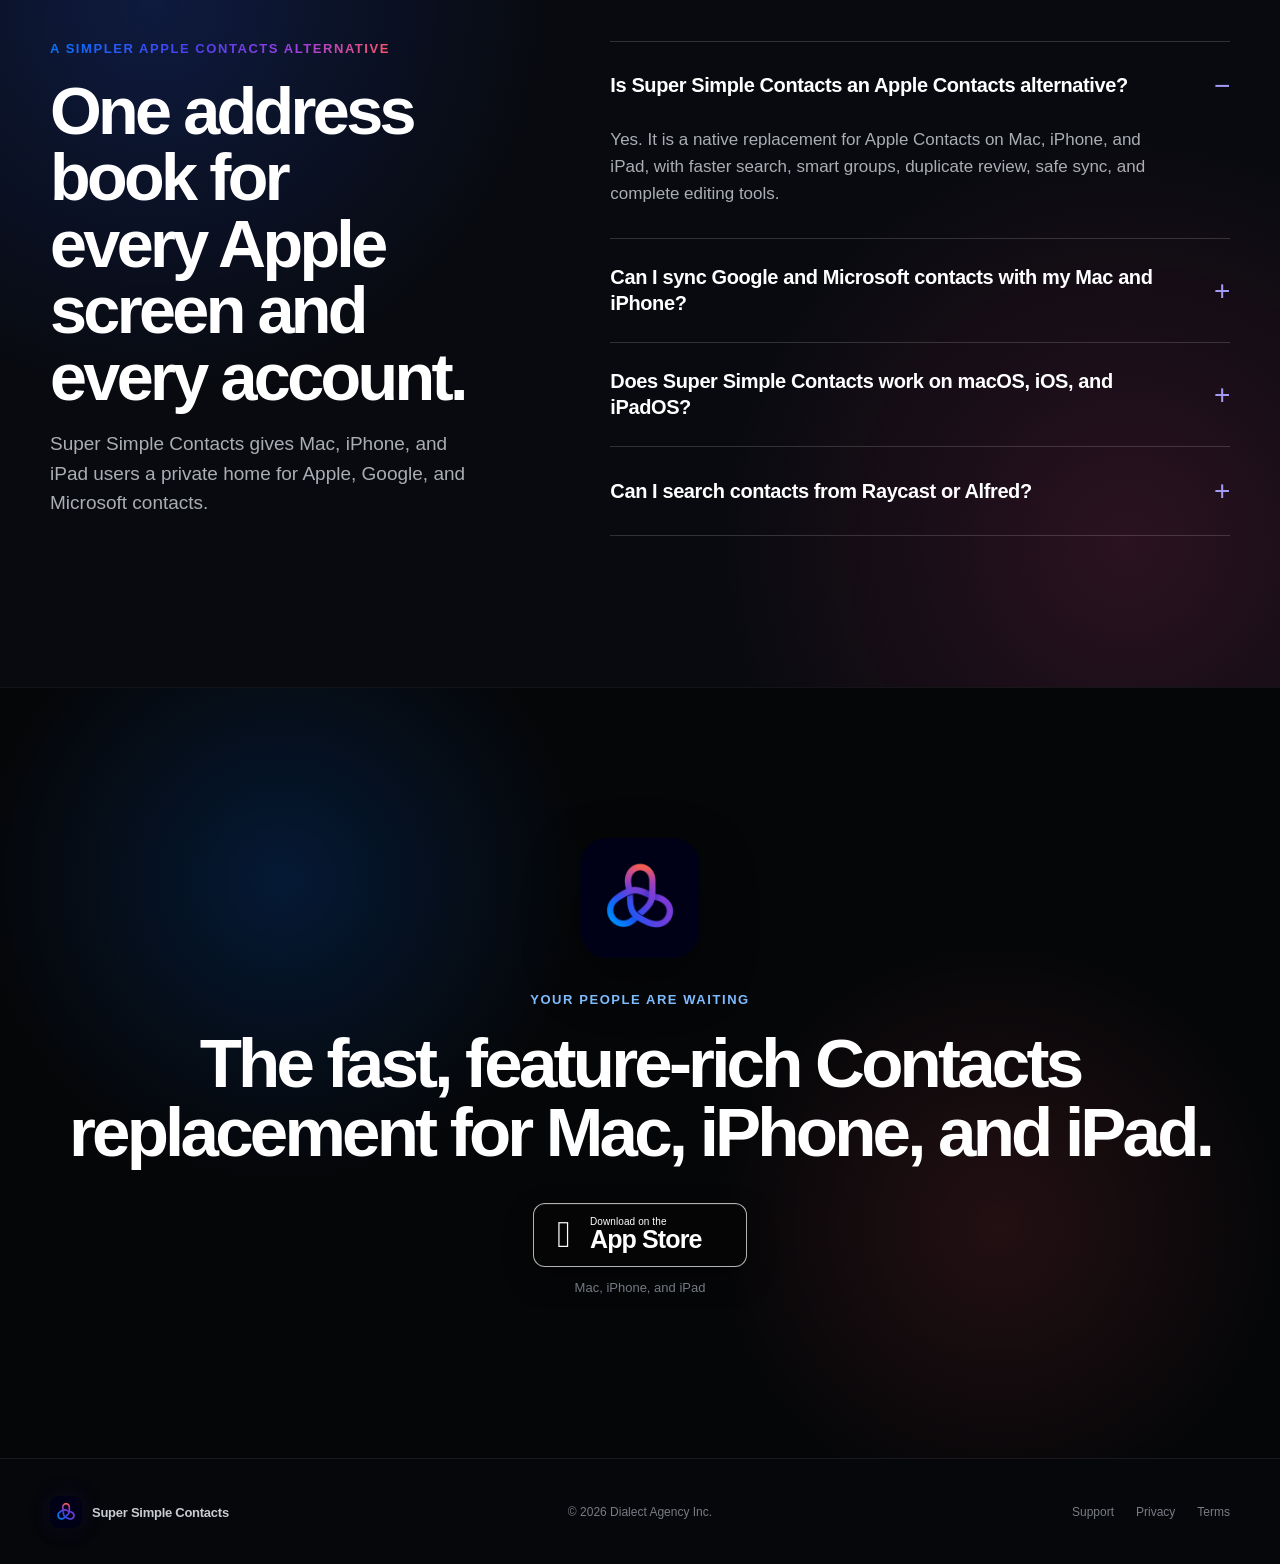
==== commit d4b8891a: "Refine hero and social branding" ====
--- a/index.html
+++ b/index.html
@@ -19,21 +19,21 @@
   <meta property="og:title" content="Super Simple Contacts | Designed for Speed">
   <meta property="og:description" content="The fast, feature-rich Contacts replacement for Mac, iPhone, and iPad. Sync Apple, Google, and Microsoft contacts in every direction.">
   <meta property="og:url" content="https://supersimplecontacts.com/">
-  <meta property="og:image" content="https://super-simple-contacts.vercel.app/assets/og-image-v3.png">
-  <meta property="og:image:secure_url" content="https://super-simple-contacts.vercel.app/assets/og-image-v3.png">
+  <meta property="og:image" content="https://supersimplecontacts.com/assets/og-image-v4.png">
+  <meta property="og:image:secure_url" content="https://supersimplecontacts.com/assets/og-image-v4.png">
   <meta property="og:image:type" content="image/png">
   <meta property="og:image:width" content="1200">
   <meta property="og:image:height" content="630">
-  <meta property="og:image:alt" content="Super Simple Contacts with its app icon and Mac Contacts workspace">
+  <meta property="og:image:alt" content="The Super Simple Contacts synchronicity mark and wordmark on a deep black background">
   <meta name="twitter:card" content="summary_large_image">
   <meta name="twitter:title" content="Super Simple Contacts | Designed for Speed">
   <meta name="twitter:description" content="The fast, feature-rich Contacts replacement for Mac, iPhone, and iPad. Sync Apple, Google, and Microsoft contacts in every direction.">
-  <meta name="twitter:image" content="https://super-simple-contacts.vercel.app/assets/og-image-v3.png">
-  <meta name="twitter:image:alt" content="Super Simple Contacts with its app icon and Mac Contacts workspace">
+  <meta name="twitter:image" content="https://supersimplecontacts.com/assets/og-image-v4.png">
+  <meta name="twitter:image:alt" content="The Super Simple Contacts synchronicity mark and wordmark on a deep black background">
   <link rel="icon" type="image/png" sizes="32x32" href="/assets/favicon-32.png">
   <link rel="apple-touch-icon" sizes="180x180" href="/assets/apple-touch-icon.png">
   <link rel="manifest" href="/site.webmanifest">
-  <link rel="stylesheet" href="styles.css?v=20260716c">
+  <link rel="stylesheet" href="styles.css?v=20260716d">
   <script type="application/ld+json">
   {
     "@context": "https://schema.org",
@@ -185,14 +185,9 @@
             <span><strong>Alfred</strong><small>Install the Extension <i aria-hidden="true">↗</i></small></span>
           </span>
         </div>
-        <div class="hero-platforms" aria-label="Supported contact providers">
-          <span><i class="provider apple" aria-hidden="true"></i> Apple</span>
-          <span><i class="provider google">G</i> Google</span>
-          <span><i class="provider microsoft">■</i> Outlook</span>
-        </div>
       </div>
       <div class="hero-stage reveal" aria-label="Super Simple Contacts command bar shown on Mac and contact card shown on iPhone">
-        <div class="hero-stage-label"><span>Command Bar</span><kbd>⌘ K</kbd></div>
+        <div class="hero-stage-label"><span>Command Bar</span><kbd>⌘ F</kbd></div>
         <div class="device device-mac" data-parallax="-0.16" data-parallax-x="-0.025" data-parallax-rotate="-0.002">
           <img src="assets/screenshots/mac-search.png" alt="Auto-populated command bar search in Super Simple Contacts on Mac" width="1280" height="800" fetchpriority="high">
           <span class="device-platform">macOS</span>
@@ -238,7 +233,7 @@
           <svg aria-hidden="true" viewBox="0 0 24 24"><path d="m21 21-4.35-4.35m2.35-5.65a8 8 0 1 1-16 0 8 8 0 0 1 16 0Z"/></svg>
           <span class="sr-only">Search sample contacts</span>
           <input type="search" value="arden" autocomplete="off" spellcheck="false" aria-describedby="result-time">
-          <kbd>⌘ K</kbd>
+          <kbd>⌘ F</kbd>
         </label>
         <div class="demo-meta"><span>Sample local index</span><span id="result-time"><b data-time>8.4</b> ms</span></div>
         <div class="results" aria-live="polite"></div>
@@ -527,6 +522,6 @@
     <nav aria-label="Footer navigation"><a href="/support">Support</a><a href="/privacy">Privacy</a><a href="/terms">Terms</a></nav>
   </footer>
 
-  <script src="script.js?v=20260716c"></script>
+  <script src="script.js?v=20260716d"></script>
 </body>
 </html>
--- a/styles.css
+++ b/styles.css
@@ -432,11 +432,6 @@
 .hero-launcher-proof small { overflow: hidden; color: #727b8d; font-size: 11px; line-height: 1.35; text-overflow: ellipsis; white-space: nowrap; }
 .hero-proof-arrow { color: #8f83ef; font-size: 18px; }
 
-.hero-platforms { display: flex; flex-wrap: wrap; gap: 18px; margin-top: 18px; }
-.hero-platforms > span { display: flex; align-items: center; gap: 8px; color: #858d9d; font-size: 12px; font-weight: 650; }
-.hero-platforms .provider { width: 25px; height: 25px; border-radius: 7px; font-size: 10px; }
-.hero-platforms .provider.microsoft { font-size: 21px; }
-
 .hero-stage {
   width: 100%;
   height: 680px;
@@ -540,7 +535,6 @@
   .hero-actions .button { width: 100%; }
   .hero-launcher-proof { grid-template-columns: auto 1fr; }
   .hero-launcher-proof small, .hero-proof-arrow { display: none; }
-  .hero-platforms { gap: 13px; }
   .hero-stage { height: 410px; margin-top: 0; border-radius: 25px; }
   .hero-stage-label { top: 17px; left: 18px; }
   .hero-stage .device-mac { top: 68px; left: 3%; width: 132%; border-radius: 14px; }
@@ -608,28 +602,26 @@
   line-height: 1;
   box-shadow: inset 0 0 0 1px rgba(255,255,255,.11);
 }
-.hero-platforms .provider.apple { font-size: 17px; }
-
 .hero-launcher-badges {
   display: grid;
-  grid-template-columns: 1fr 1fr;
-  gap: 10px;
-  max-width: 610px;
-  margin-top: 17px;
+  grid-template-columns: max-content max-content;
+  gap: 30px;
+  max-width: 480px;
+  margin-top: 21px;
 }
 .launcher-extension {
   display: grid;
-  grid-template-columns: 42px minmax(0, 1fr);
-  gap: 12px;
+  grid-template-columns: 30px minmax(0, 1fr);
+  gap: 9px;
   align-items: center;
   width: fit-content;
-  min-height: 54px;
+  min-height: 40px;
   cursor: not-allowed;
 }
-.launcher-extension > img { width: 42px; height: 42px; object-fit: contain; }
-.launcher-extension > span { display: flex; min-width: 0; flex-direction: column; gap: 4px; }
-.launcher-extension strong { color: #f0f2f7; font-size: 14px; line-height: 1.2; }
-.launcher-extension small { color: #777f90; font-size: 11px; font-weight: 620; line-height: 1.3; white-space: nowrap; }
+.launcher-extension > img { width: 30px; height: 30px; object-fit: contain; }
+.launcher-extension > span { display: flex; min-width: 0; flex-direction: column; gap: 3px; }
+.launcher-extension strong { color: #b8beca; font-size: 12px; line-height: 1.2; }
+.launcher-extension small { color: #596171; font-size: 9.5px; font-weight: 620; line-height: 1.3; white-space: nowrap; }
 .launcher-extension small i { margin-left: 3px; color: #645d9c; font-style: normal; }
 
 .final-cta .app-store-badge { margin-top: 36px; }
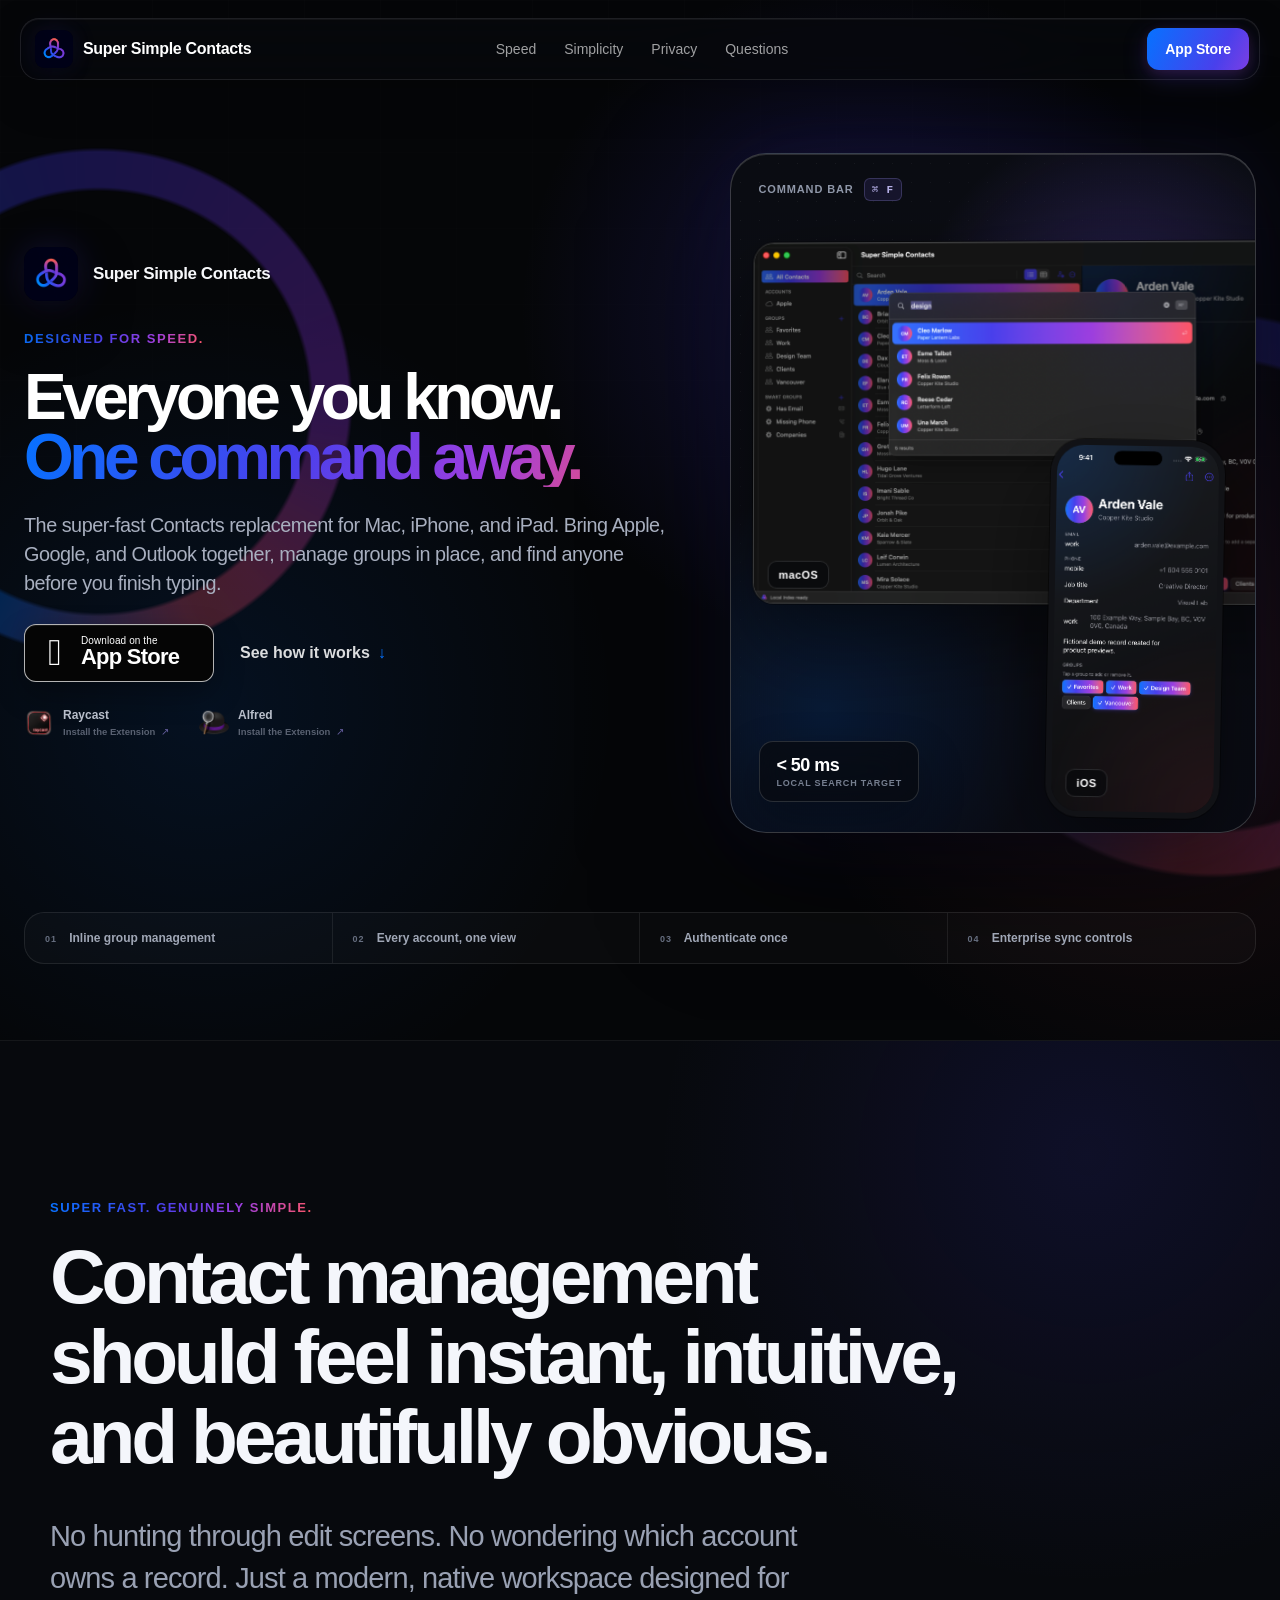
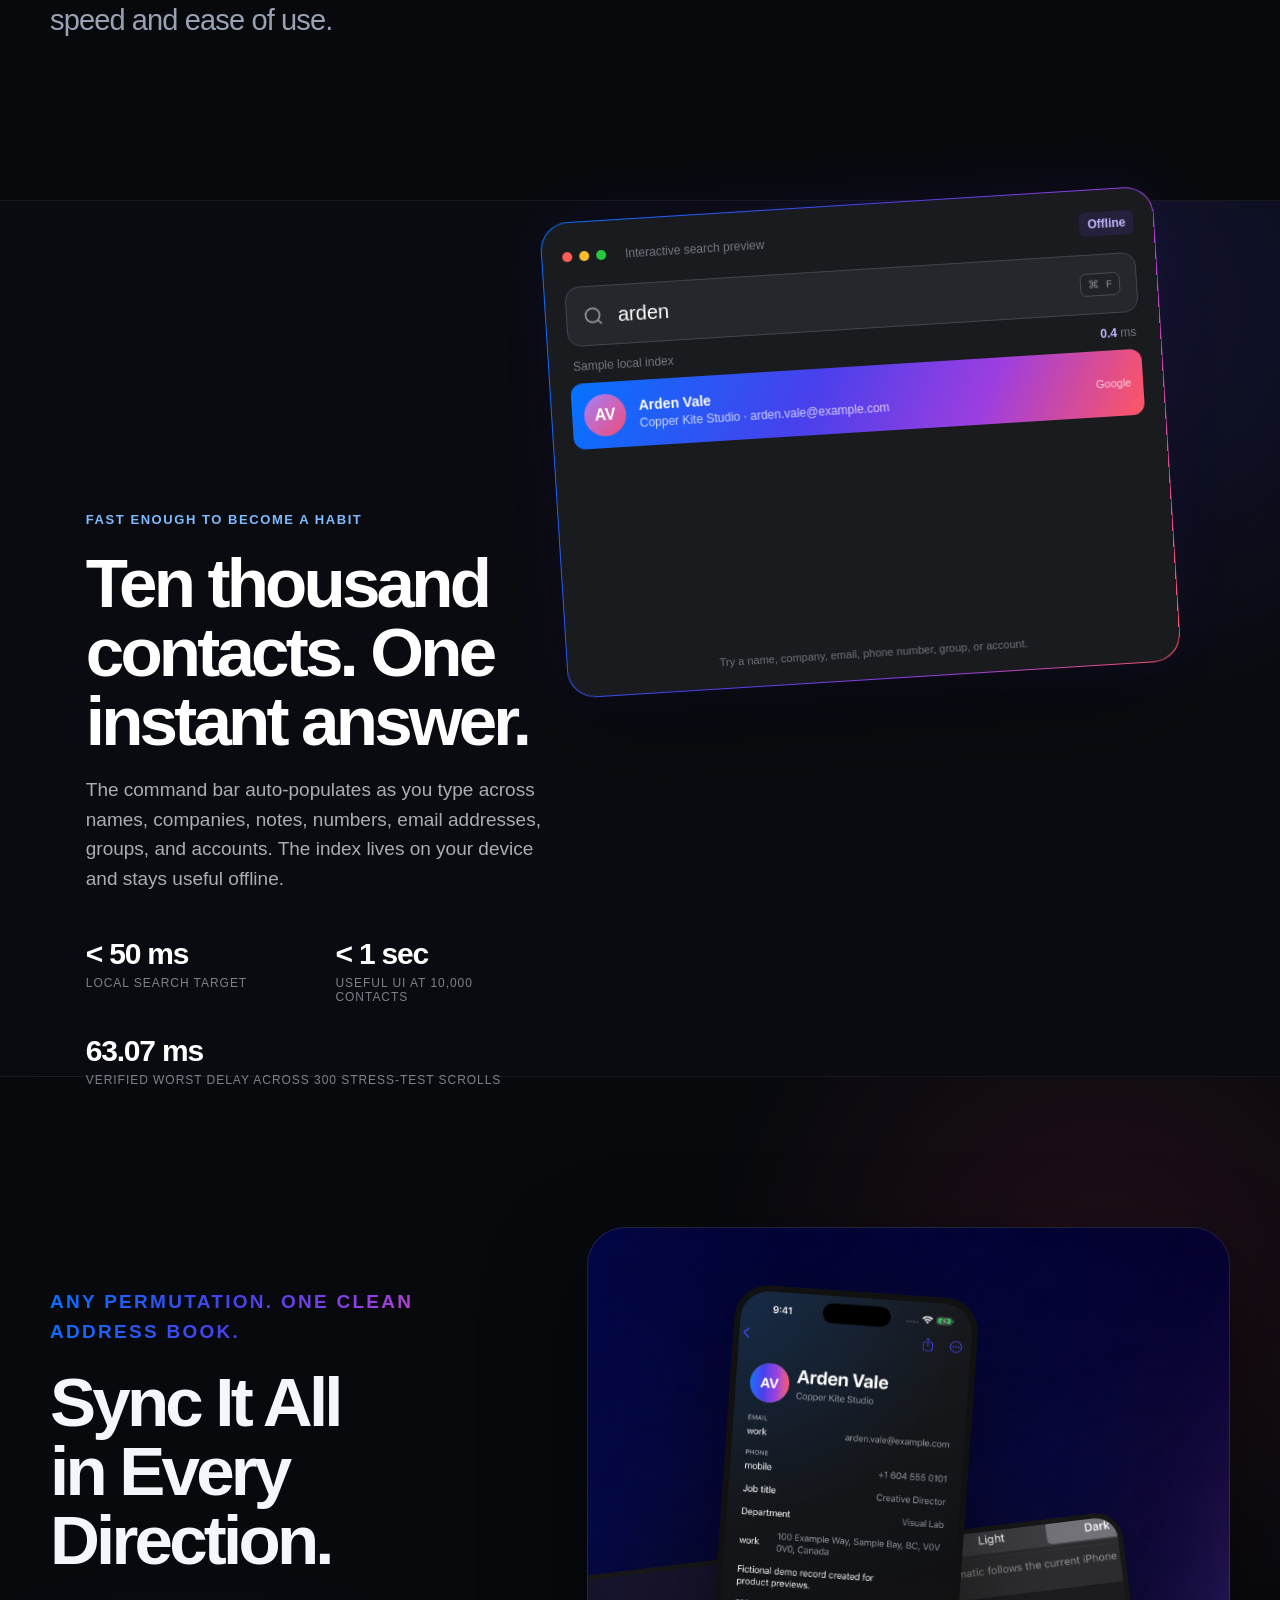
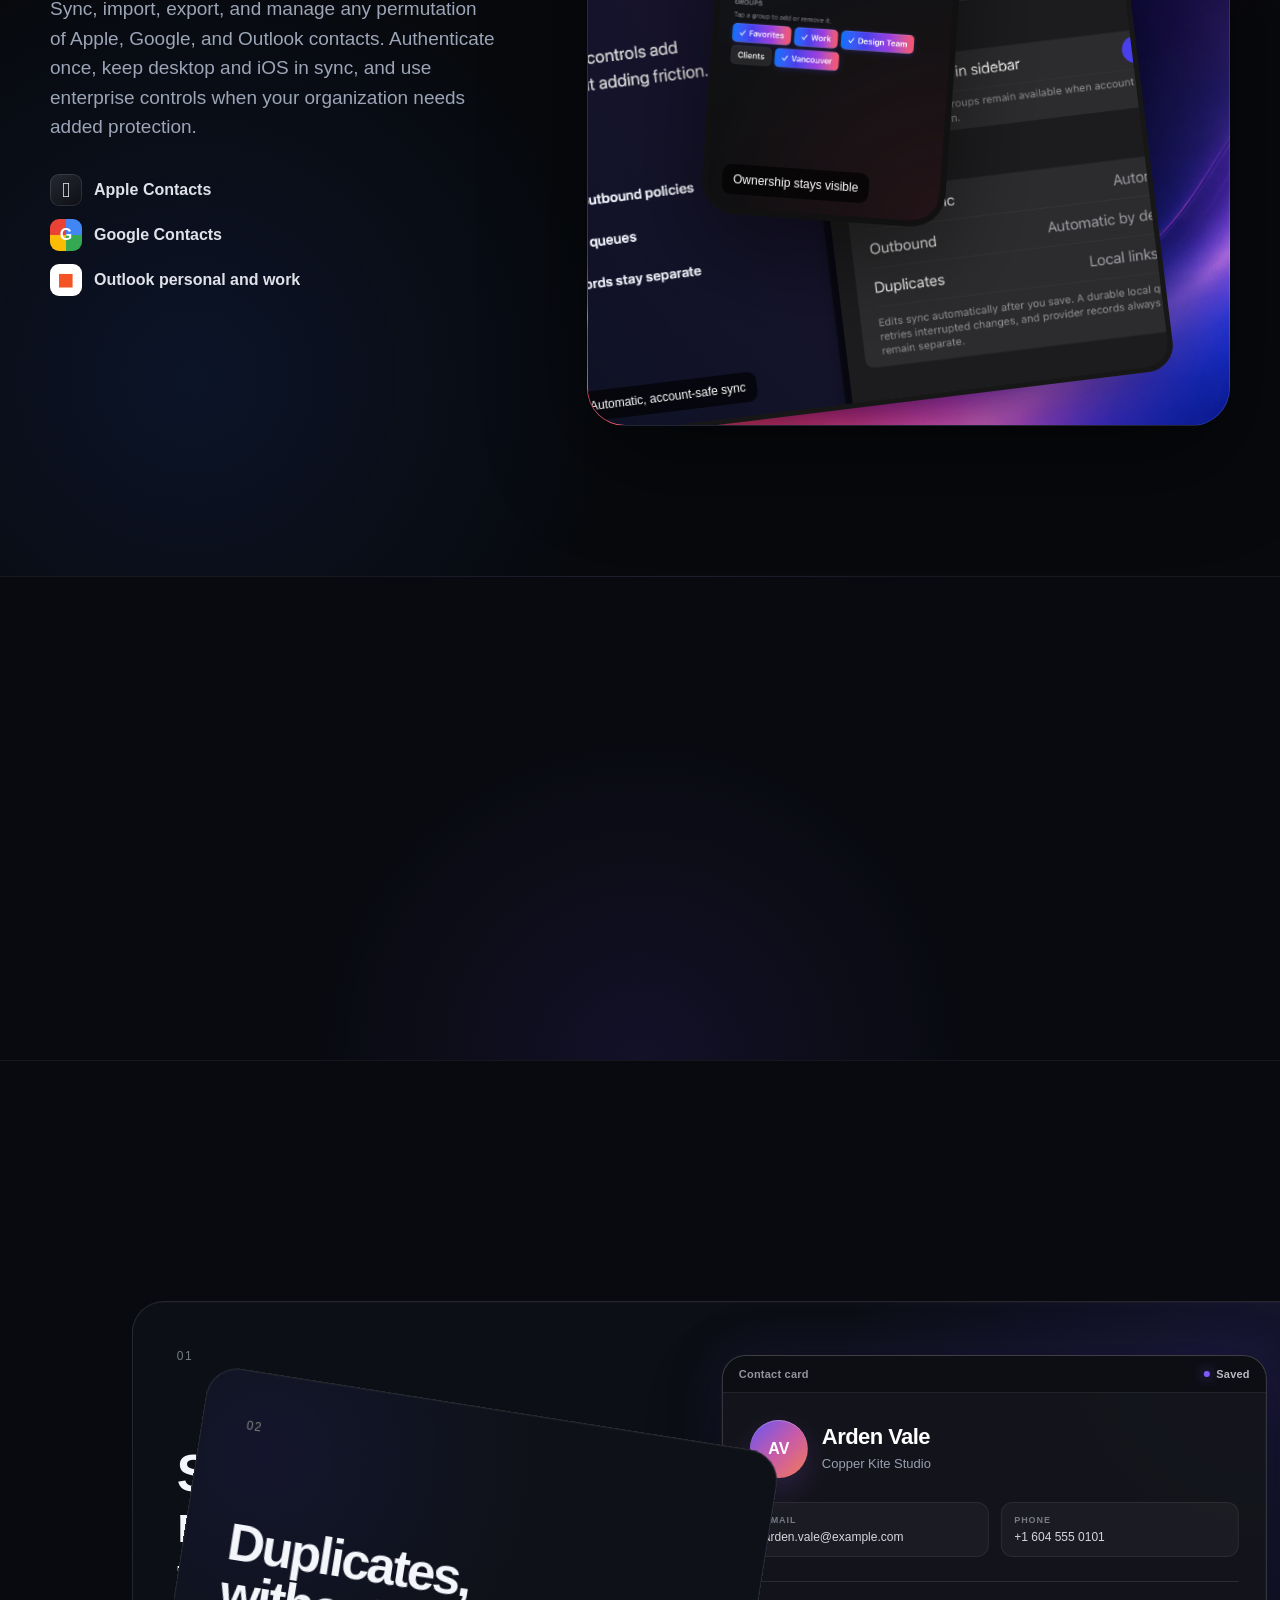
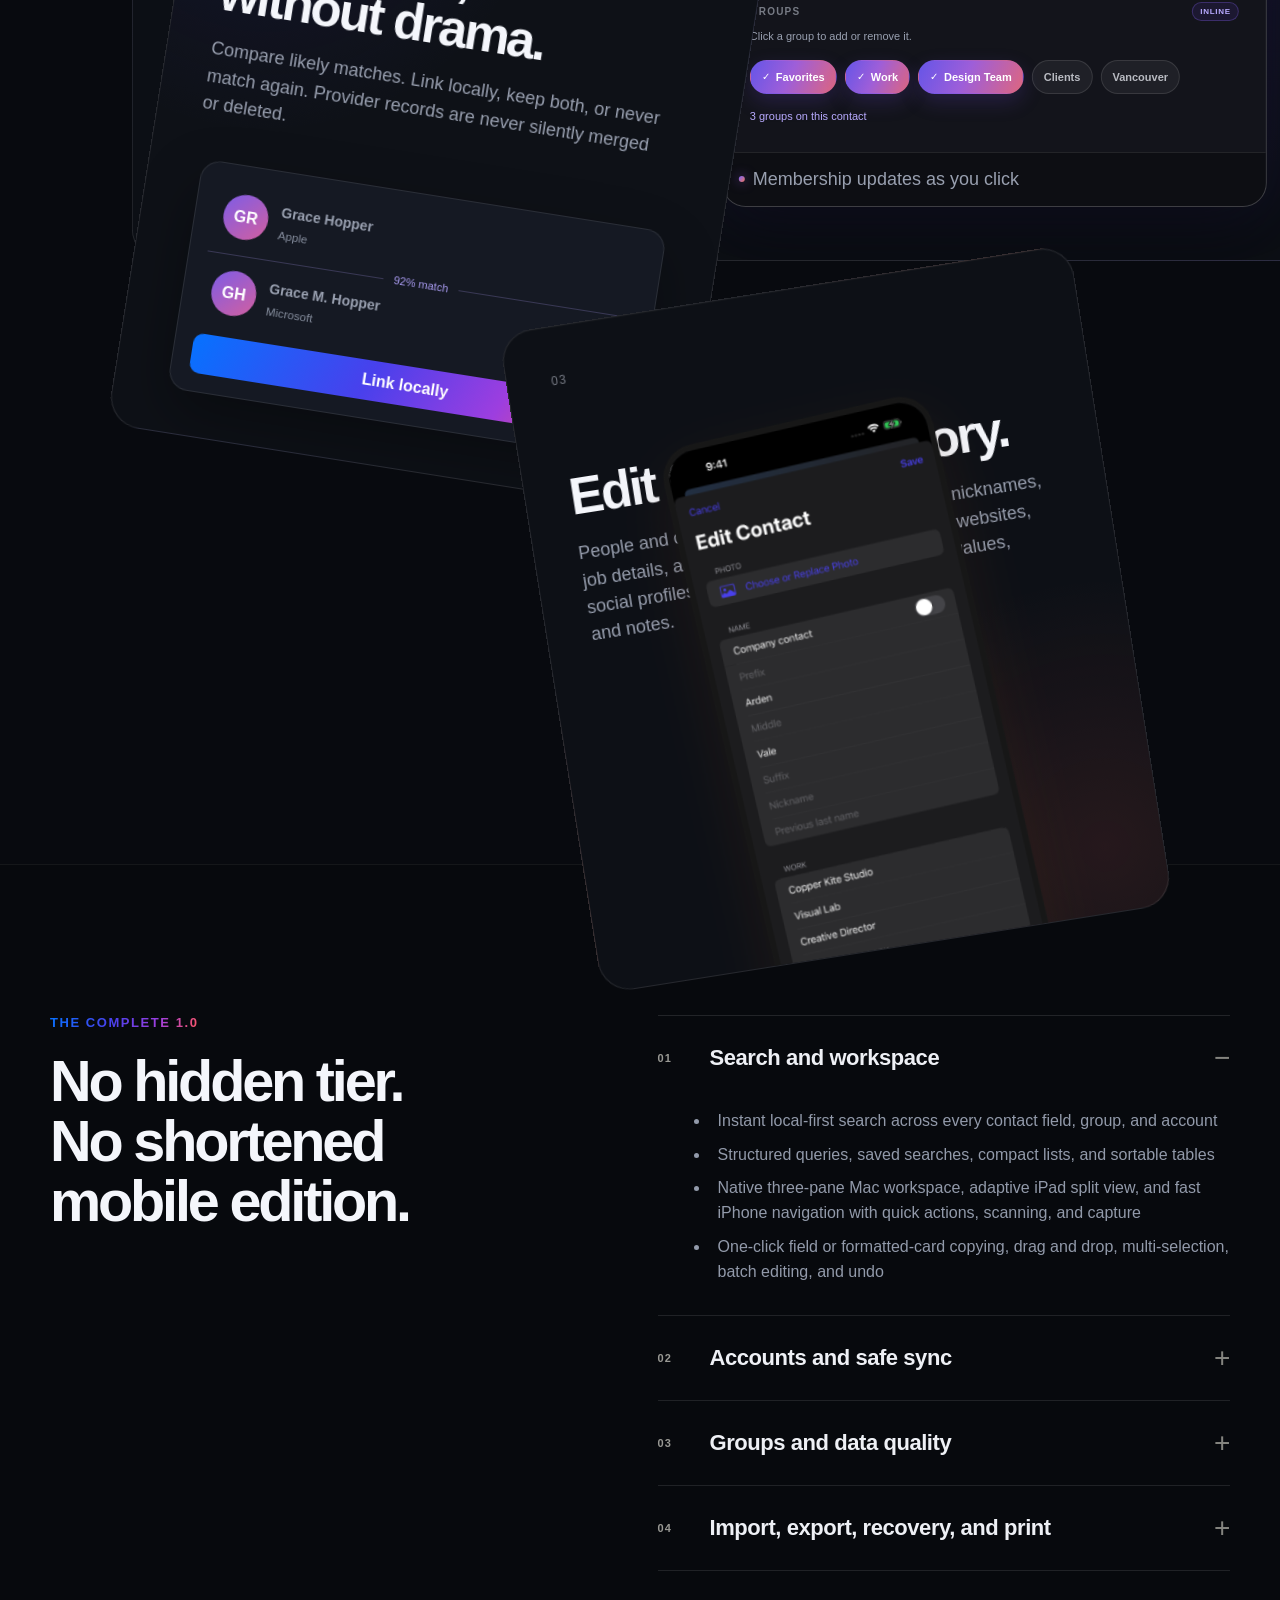
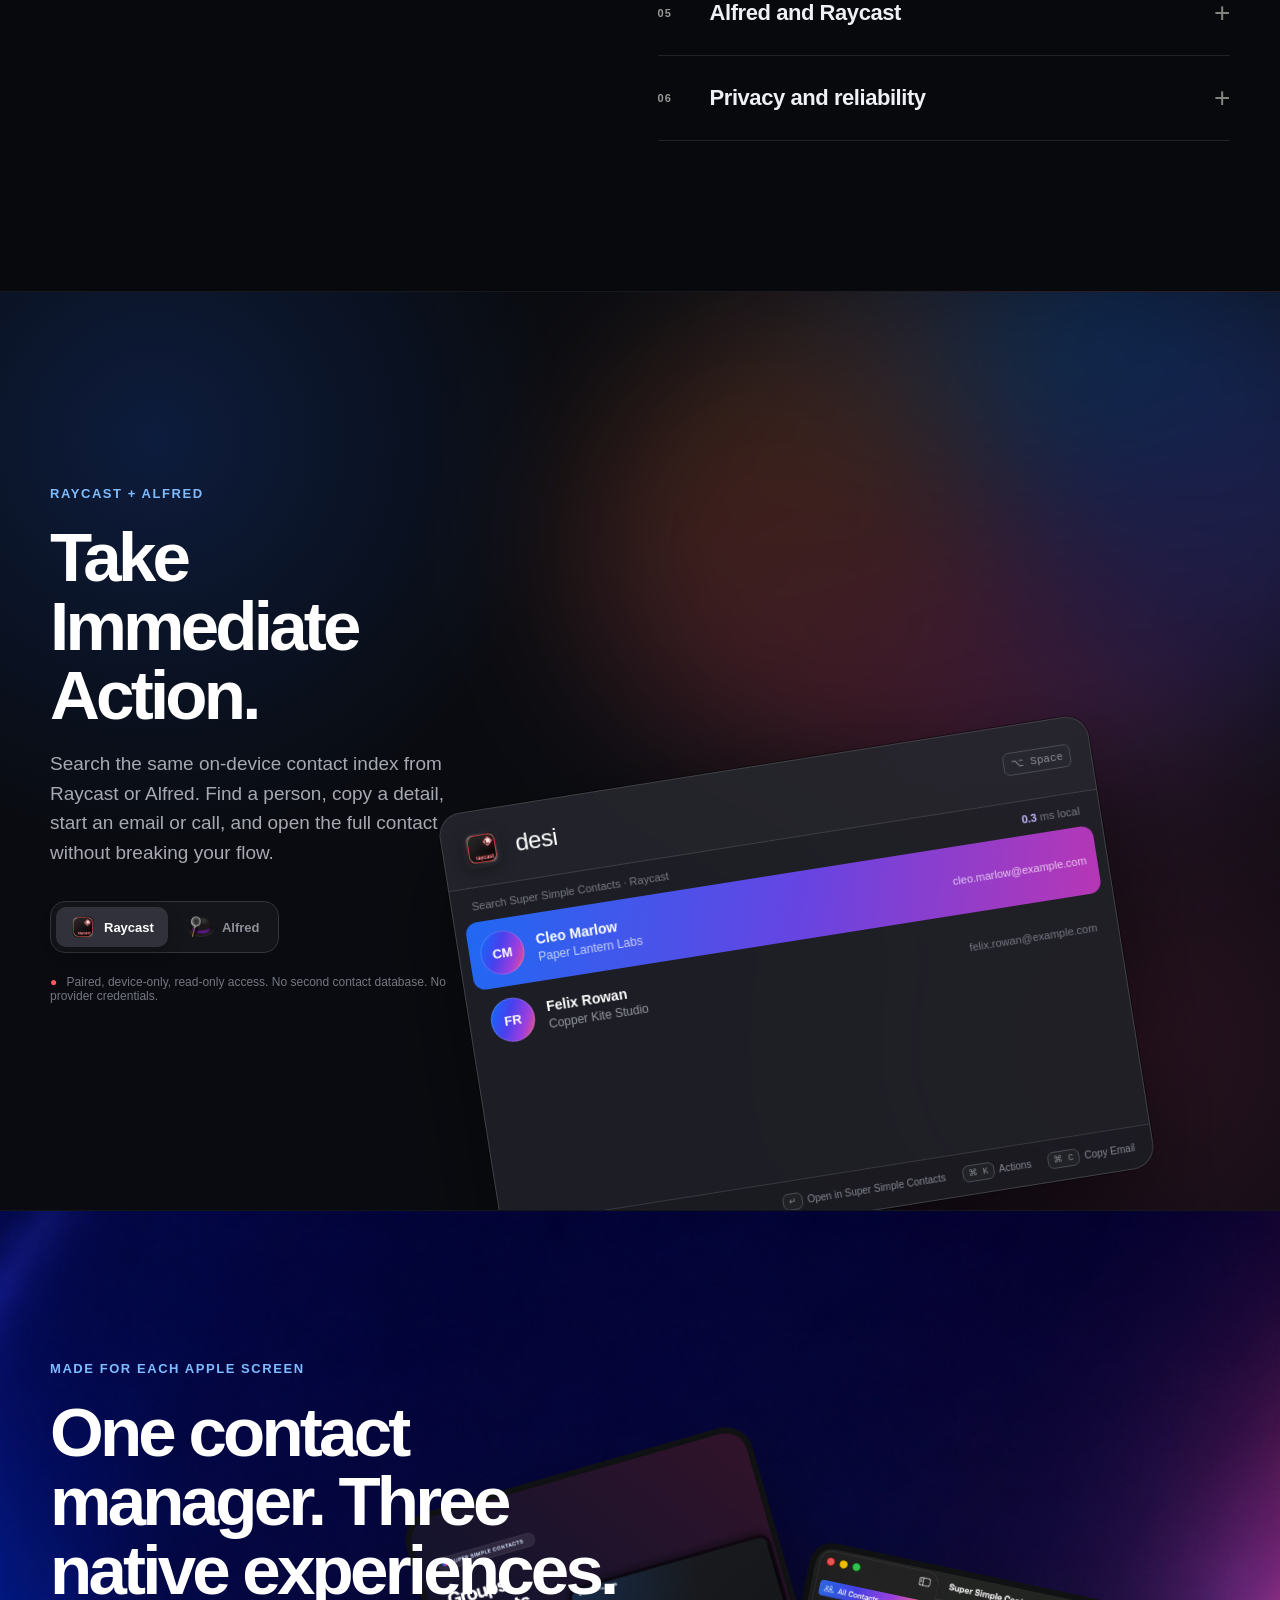
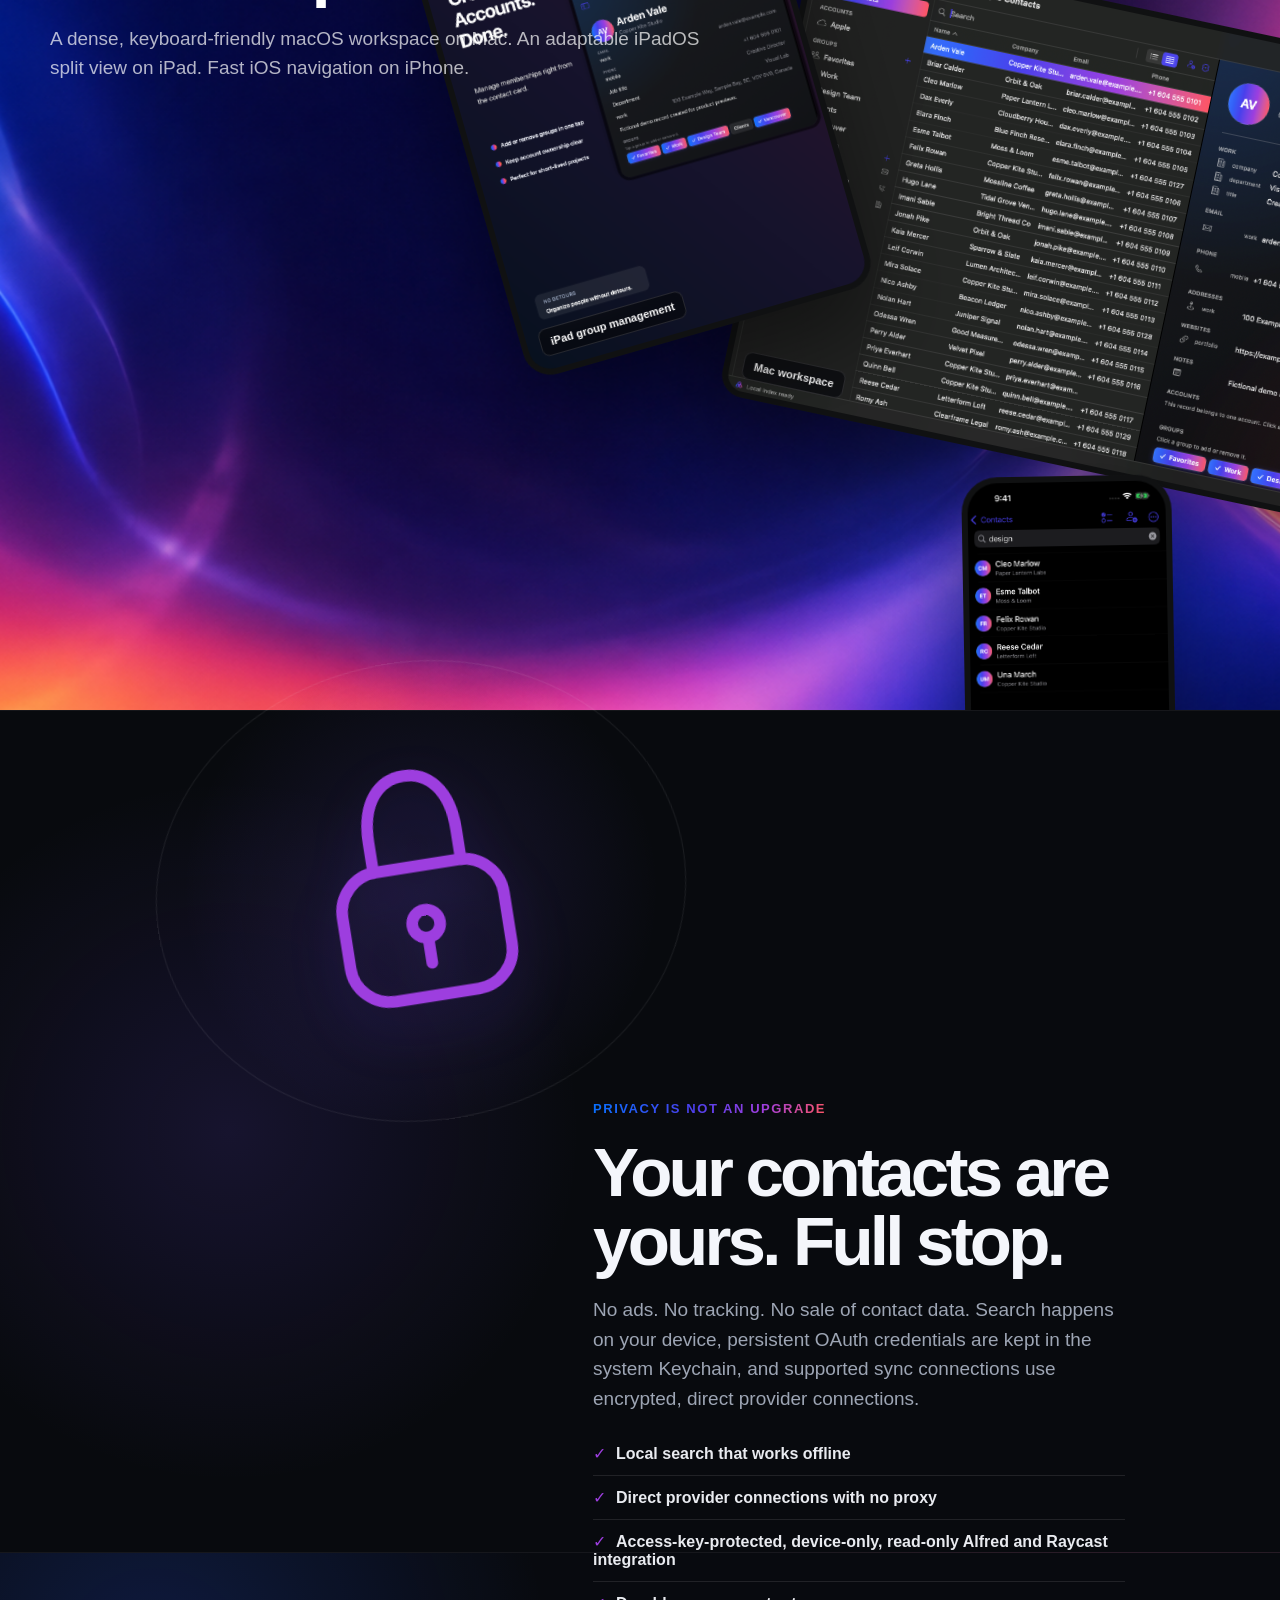
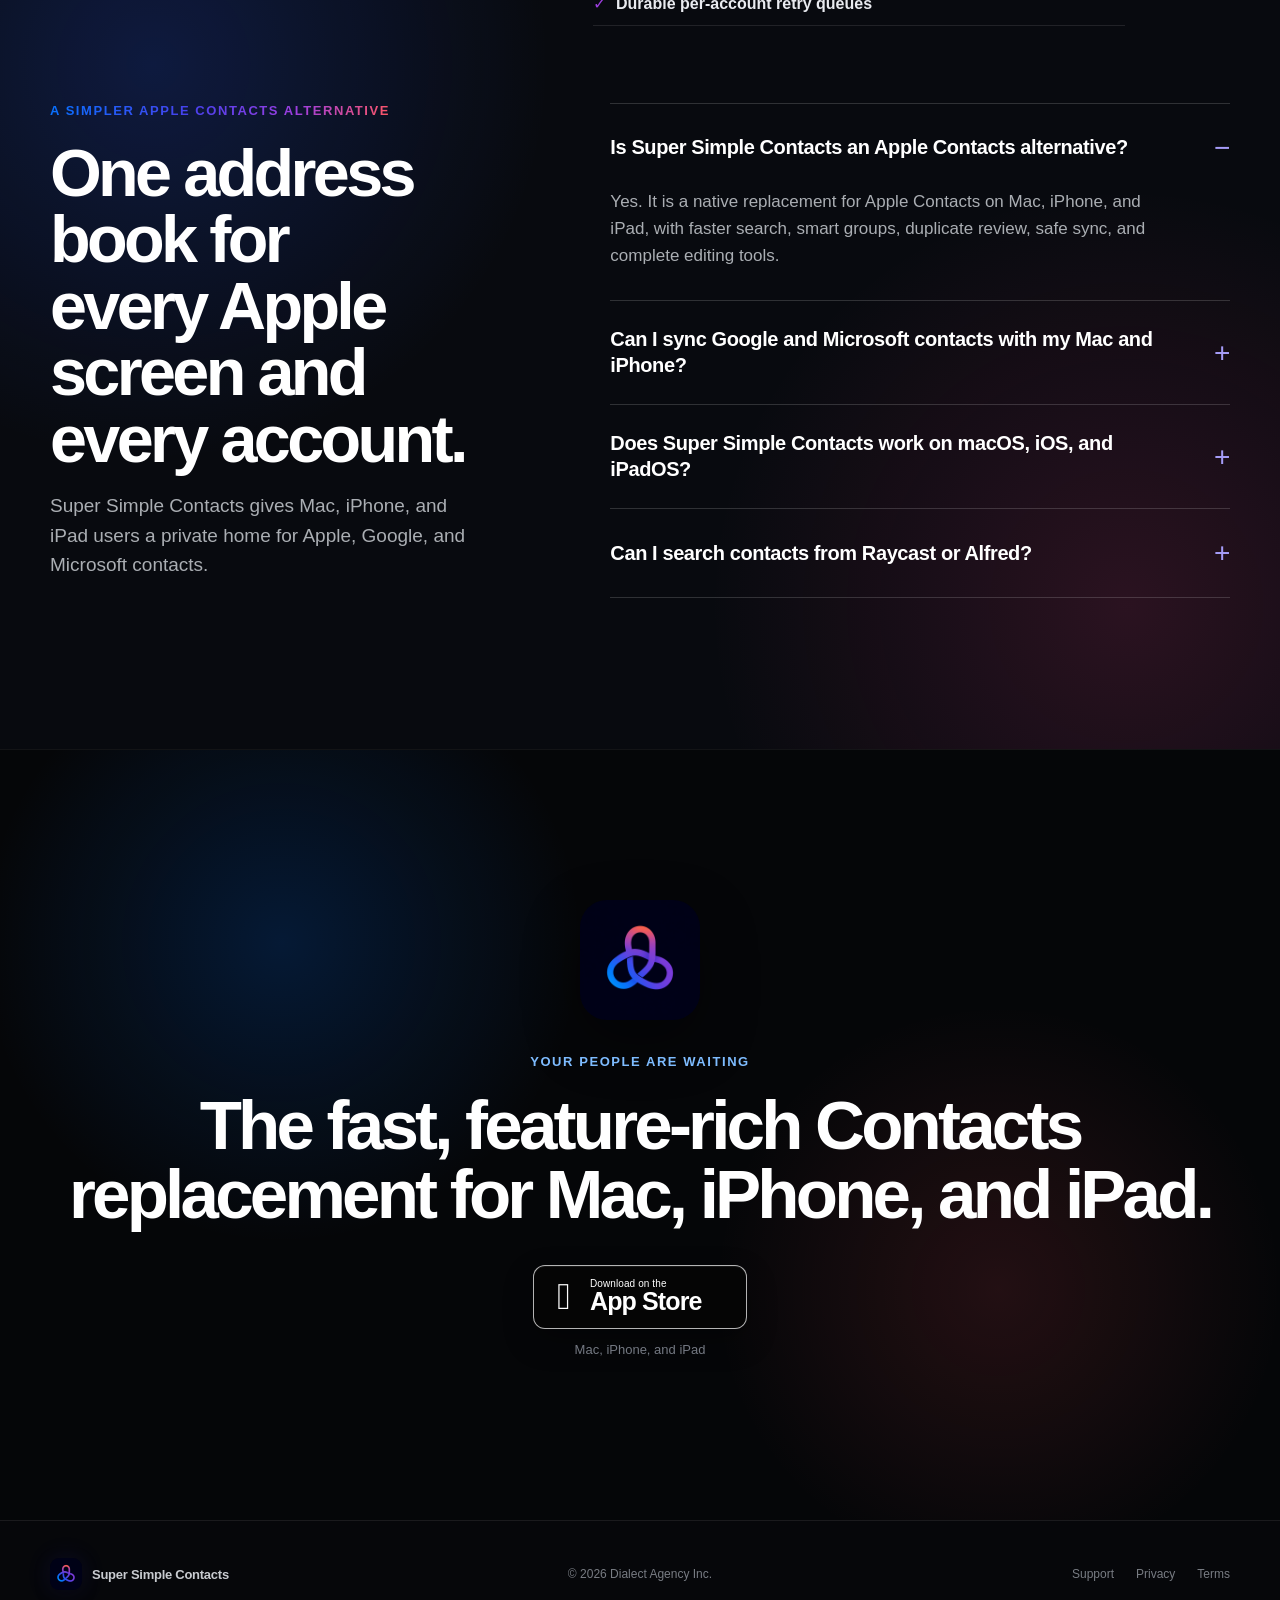
==== commit 16960337: "Align privacy claims with app security" ====
--- a/index.html
+++ b/index.html
@@ -127,7 +127,7 @@
             "name": "Can I search contacts from Raycast or Alfred?",
             "acceptedAnswer": {
               "@type": "Answer",
-              "text": "Yes. Optional Raycast and Alfred integrations search the same private local index so you can find a person, copy a detail, start an email or call, and open a contact from your Mac launcher."
+              "text": "Yes. Optional, access-key-protected Raycast and Alfred integrations search the same on-device contact index so you can find a person, copy a detail, start an email or call, and open a contact from your Mac launcher."
             }
           }
         ]
@@ -384,8 +384,9 @@
         <details>
           <summary><span>05</span> Alfred and Raycast</summary>
           <ul>
-            <li>Search the same private local index from either launcher</li>
+            <li>Search the same on-device contact index from either launcher</li>
             <li>Preview results, copy a preferred detail, start an email or call, and open the selected contact</li>
+            <li>Separate access keys protect the read-only connection to each launcher</li>
             <li>No second contact database and no access to provider credentials</li>
           </ul>
         </details>
@@ -393,7 +394,7 @@
           <summary><span>06</span> Privacy and reliability</summary>
           <ul>
             <li>Offline search and local-first editing that never waits on a network request</li>
-            <li>OAuth credentials in Keychain and provider traffic sent directly to the provider you choose</li>
+            <li>Persistent OAuth credentials in Keychain and encrypted provider traffic sent directly to the provider you choose</li>
             <li>Private iCloud sync for supported app metadata such as smart groups and link decisions</li>
             <li>Light, Dark, and Automatic appearance across Mac, iPhone, and iPad</li>
             <li>No ads, tracking, analytics SDKs, or contact-data sales</li>
@@ -406,12 +407,12 @@
       <div class="launcher-copy reveal">
         <p class="section-kicker light">Raycast + Alfred</p>
         <h2>Take Immediate Action.</h2>
-        <p>Search the same private local index from Raycast or Alfred. Find a person, copy a detail, start an email or call, and open the full contact without breaking your flow.</p>
+        <p>Search the same on-device contact index from Raycast or Alfred. Find a person, copy a detail, start an email or call, and open the full contact without breaking your flow.</p>
         <div class="launcher-switch" aria-label="Choose launcher preview">
           <button type="button" data-launcher-mode="raycast" aria-pressed="true"><img src="assets/raycast-icon.png" alt="">Raycast</button>
           <button type="button" data-launcher-mode="alfred" aria-pressed="false"><img src="assets/alfred-icon.png" alt="">Alfred</button>
         </div>
-        <p class="launcher-privacy"><span>●</span> No second contact database. No provider credentials.</p>
+        <p class="launcher-privacy"><span>●</span> Paired, device-only, read-only access. No second contact database. No provider credentials.</p>
       </div>
       <div class="launcher-stage reveal" data-launcher-demo>
         <div class="launcher-glow" data-parallax="0.34" data-parallax-x="-0.09" data-parallax-rotate="0.014"></div>
@@ -469,10 +470,11 @@
       <div class="privacy-copy reveal" data-parallax="-0.08" data-parallax-x="0.025">
         <p class="section-kicker">Privacy is not an upgrade</p>
         <h2>Your contacts are yours. Full stop.</h2>
-        <p>No ads. No tracking. No sale of contact data. Search happens on your device, credentials stay in the system Keychain, and supported sync connections go directly to Apple, Google, or Microsoft.</p>
+        <p>No ads. No tracking. No sale of contact data. Search happens on your device, persistent OAuth credentials are kept in the system Keychain, and supported sync connections use encrypted, direct provider connections.</p>
         <ul>
           <li>Local search that works offline</li>
           <li>Direct provider connections with no proxy</li>
+          <li>Access-key-protected, device-only, read-only Alfred and Raycast integration</li>
           <li>Durable per-account retry queues</li>
         </ul>
       </div>
@@ -499,7 +501,7 @@
         </details>
         <details>
           <summary>Can I search contacts from Raycast or Alfred?</summary>
-          <p>Yes. Optional Raycast and Alfred integrations search the same private local index. Find a person, copy a detail, start an email or call, and open a contact without leaving your Mac launcher.</p>
+          <p>Yes. Optional, access-key-protected Raycast and Alfred integrations search the same on-device contact index. Find a person, copy a detail, start an email or call, and open a contact without leaving your Mac launcher.</p>
         </details>
       </div>
     </section>
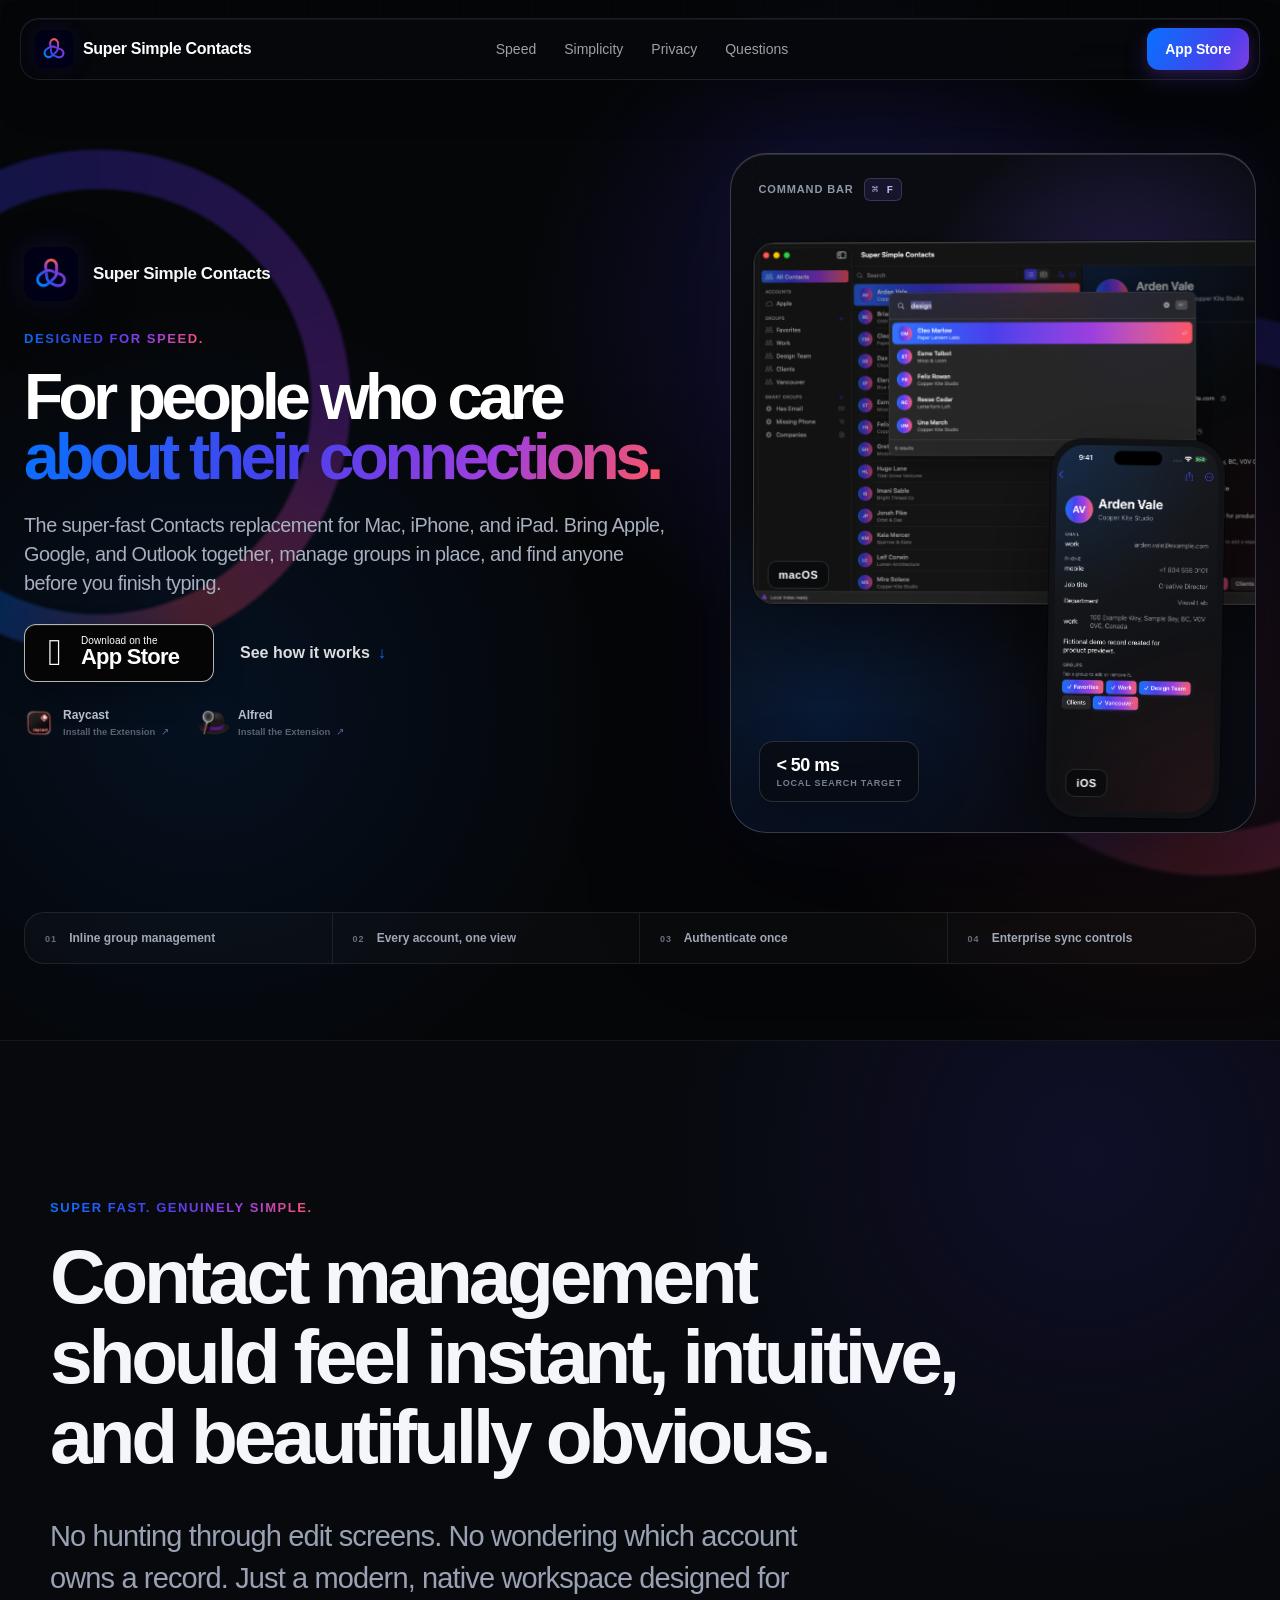
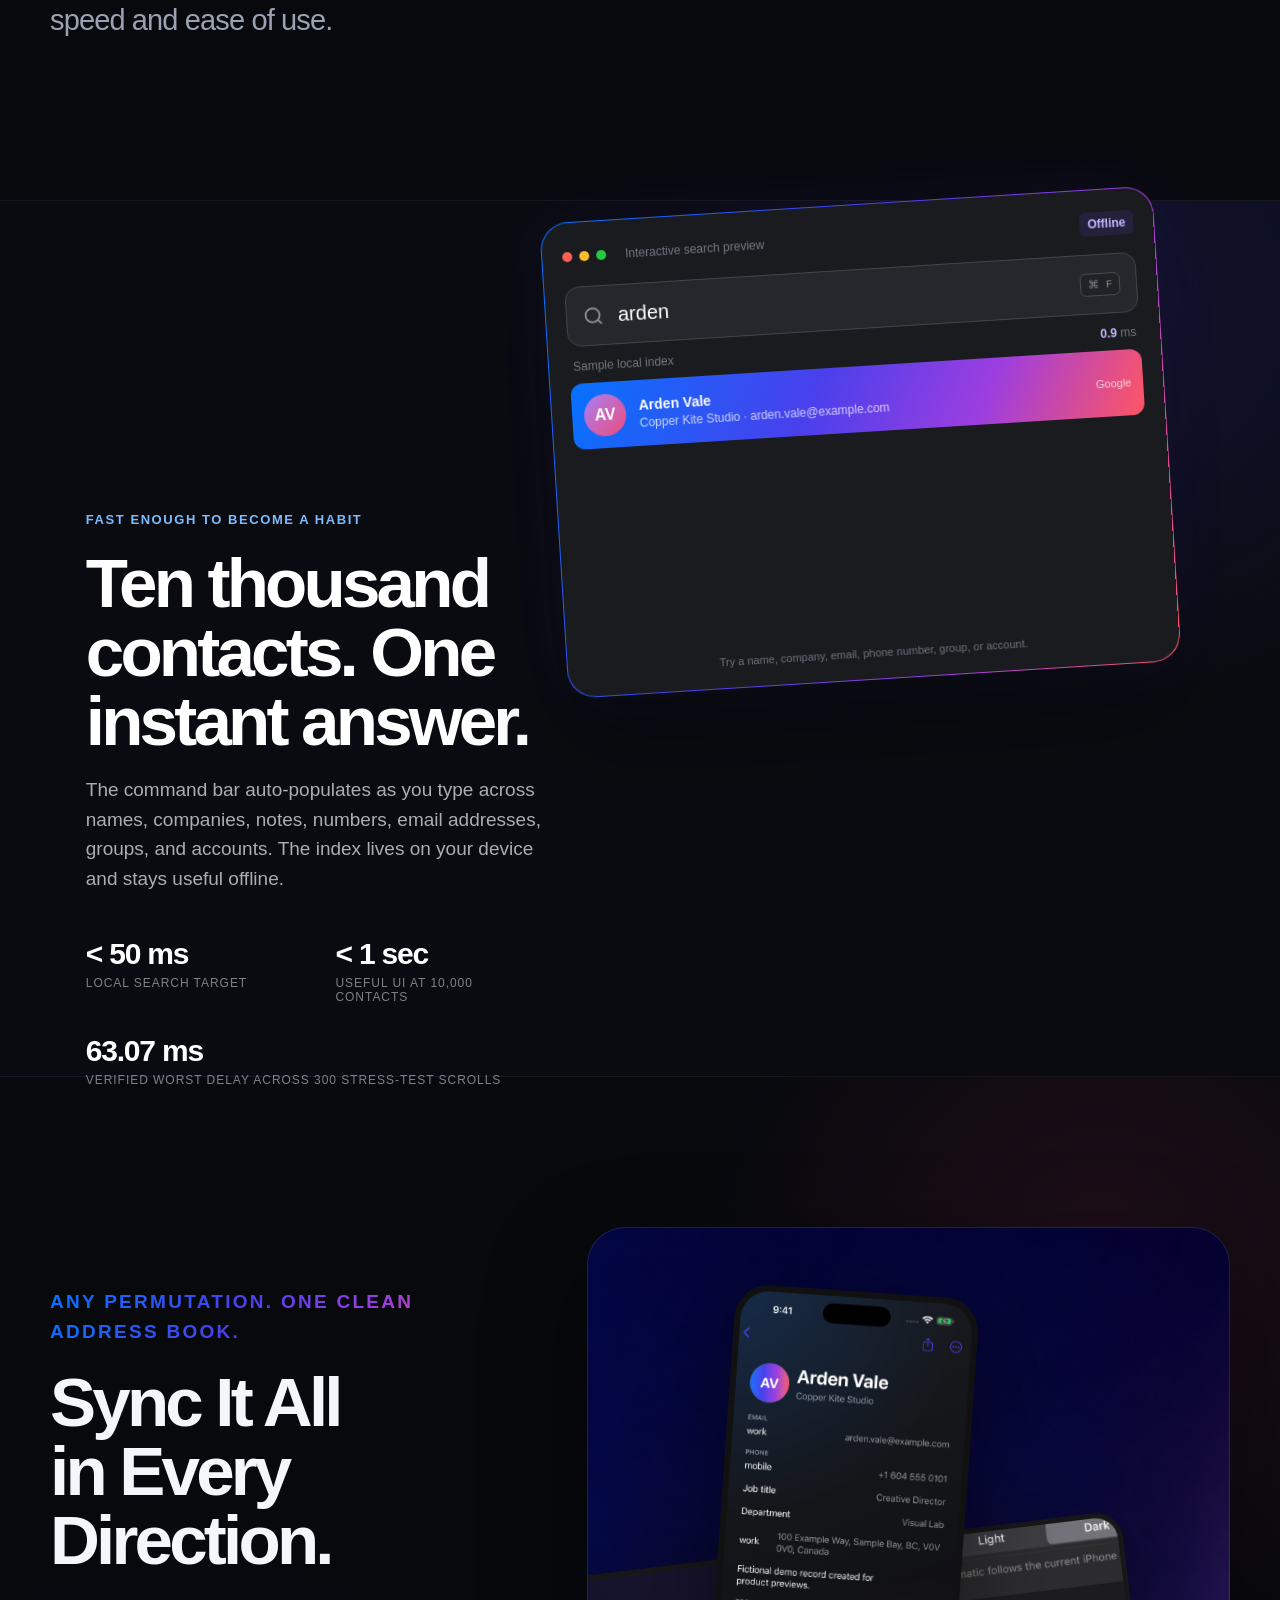
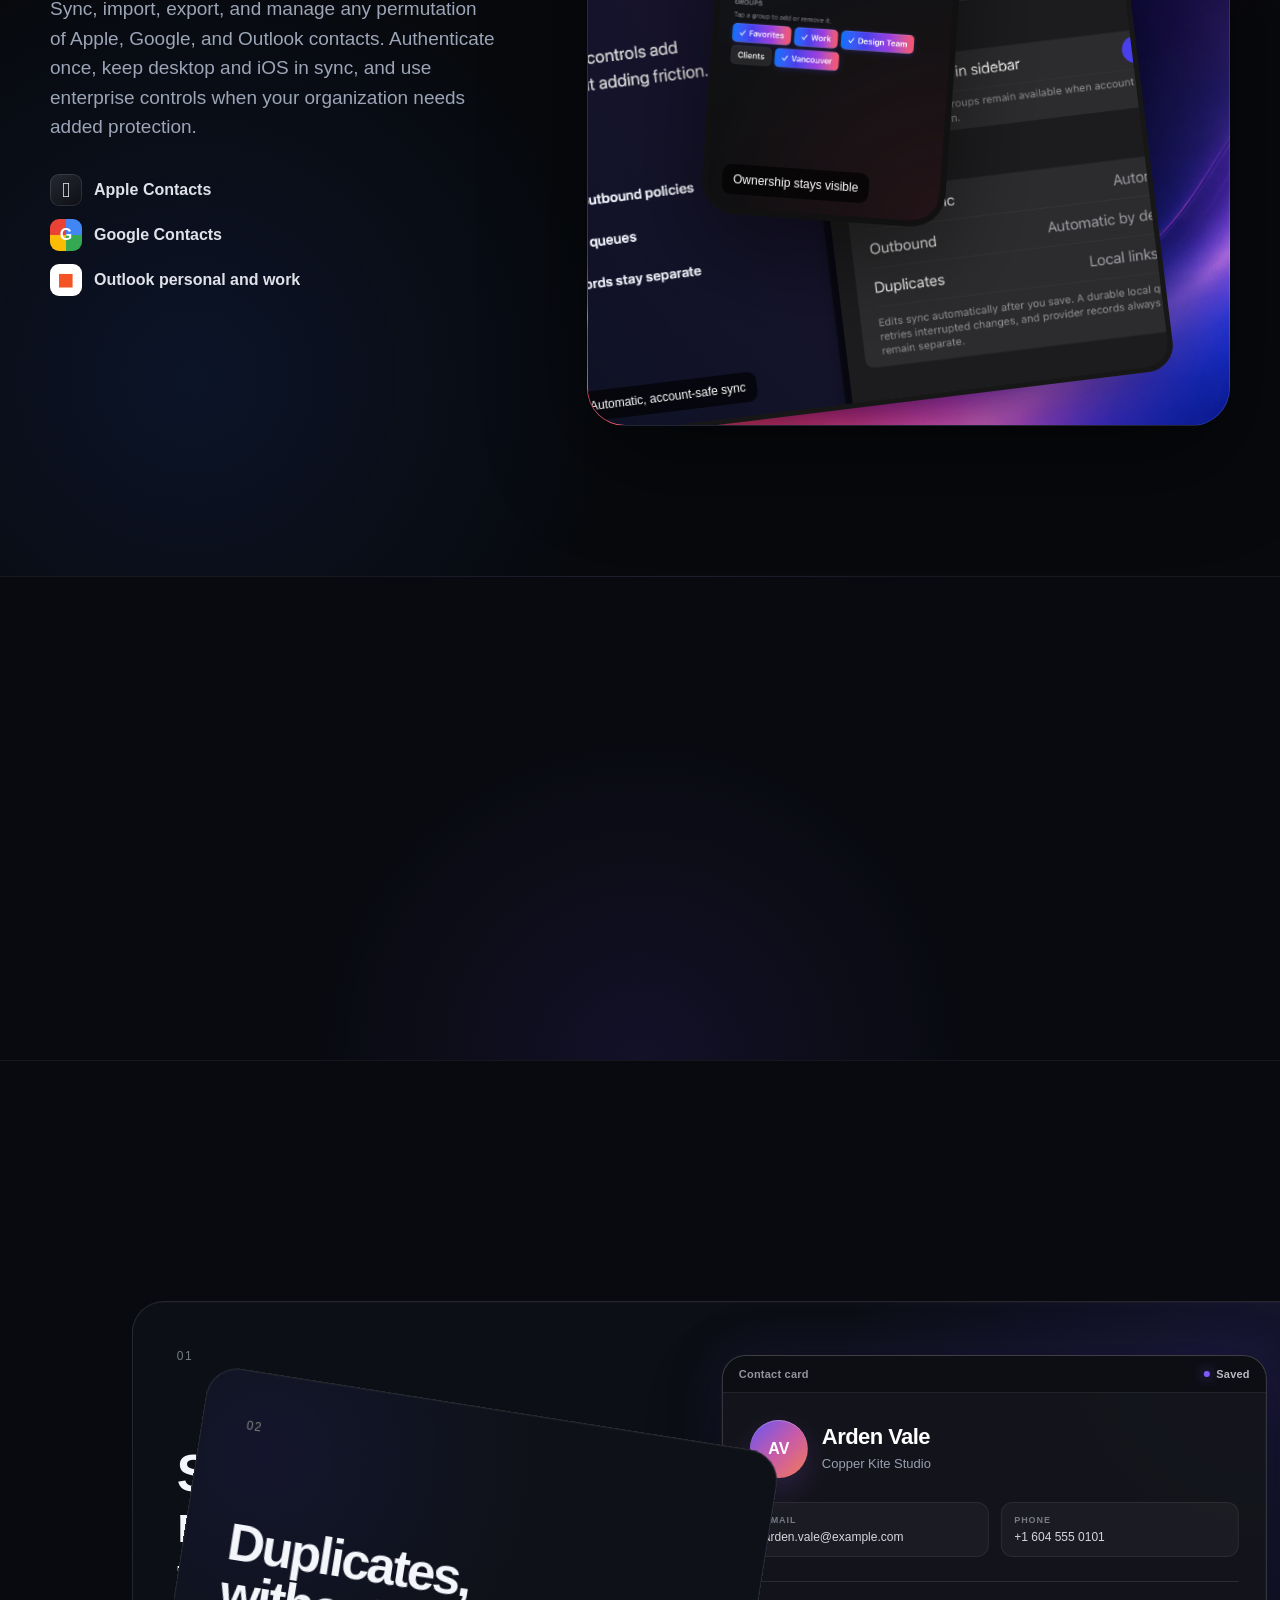
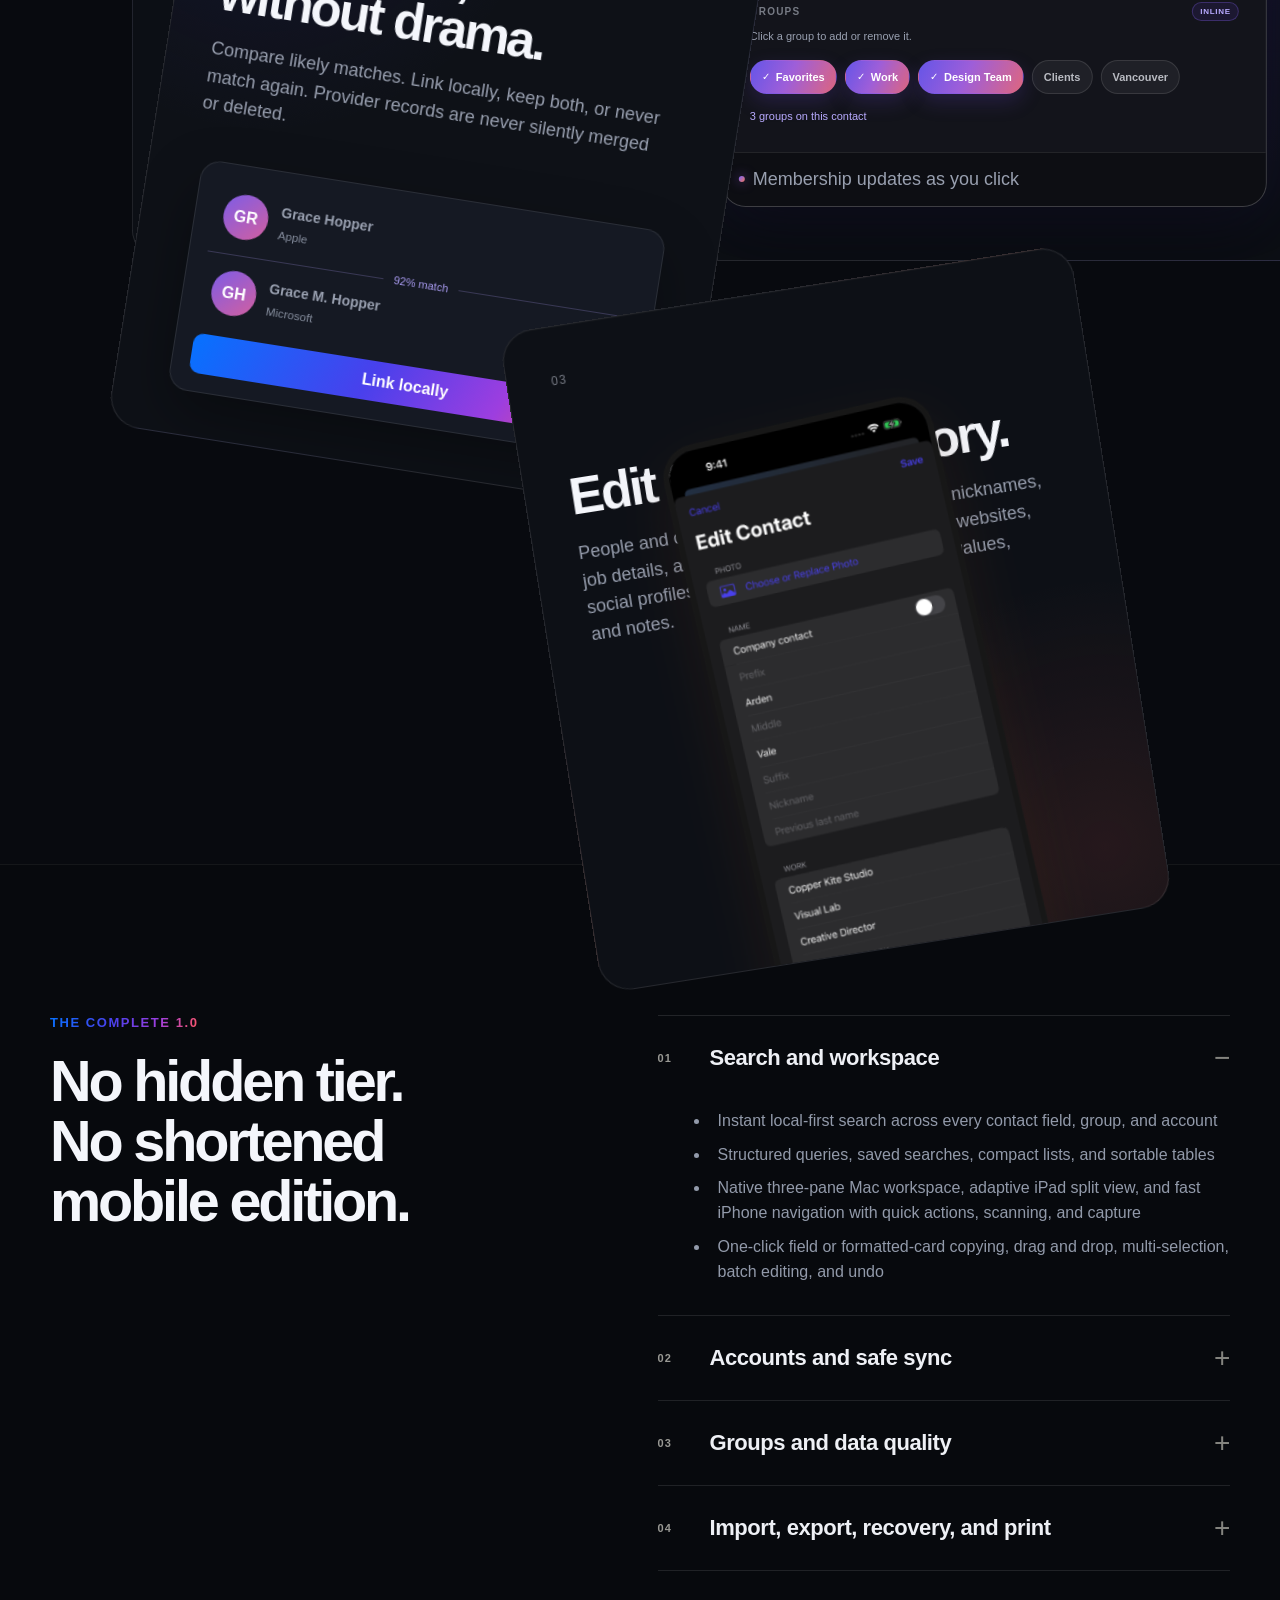
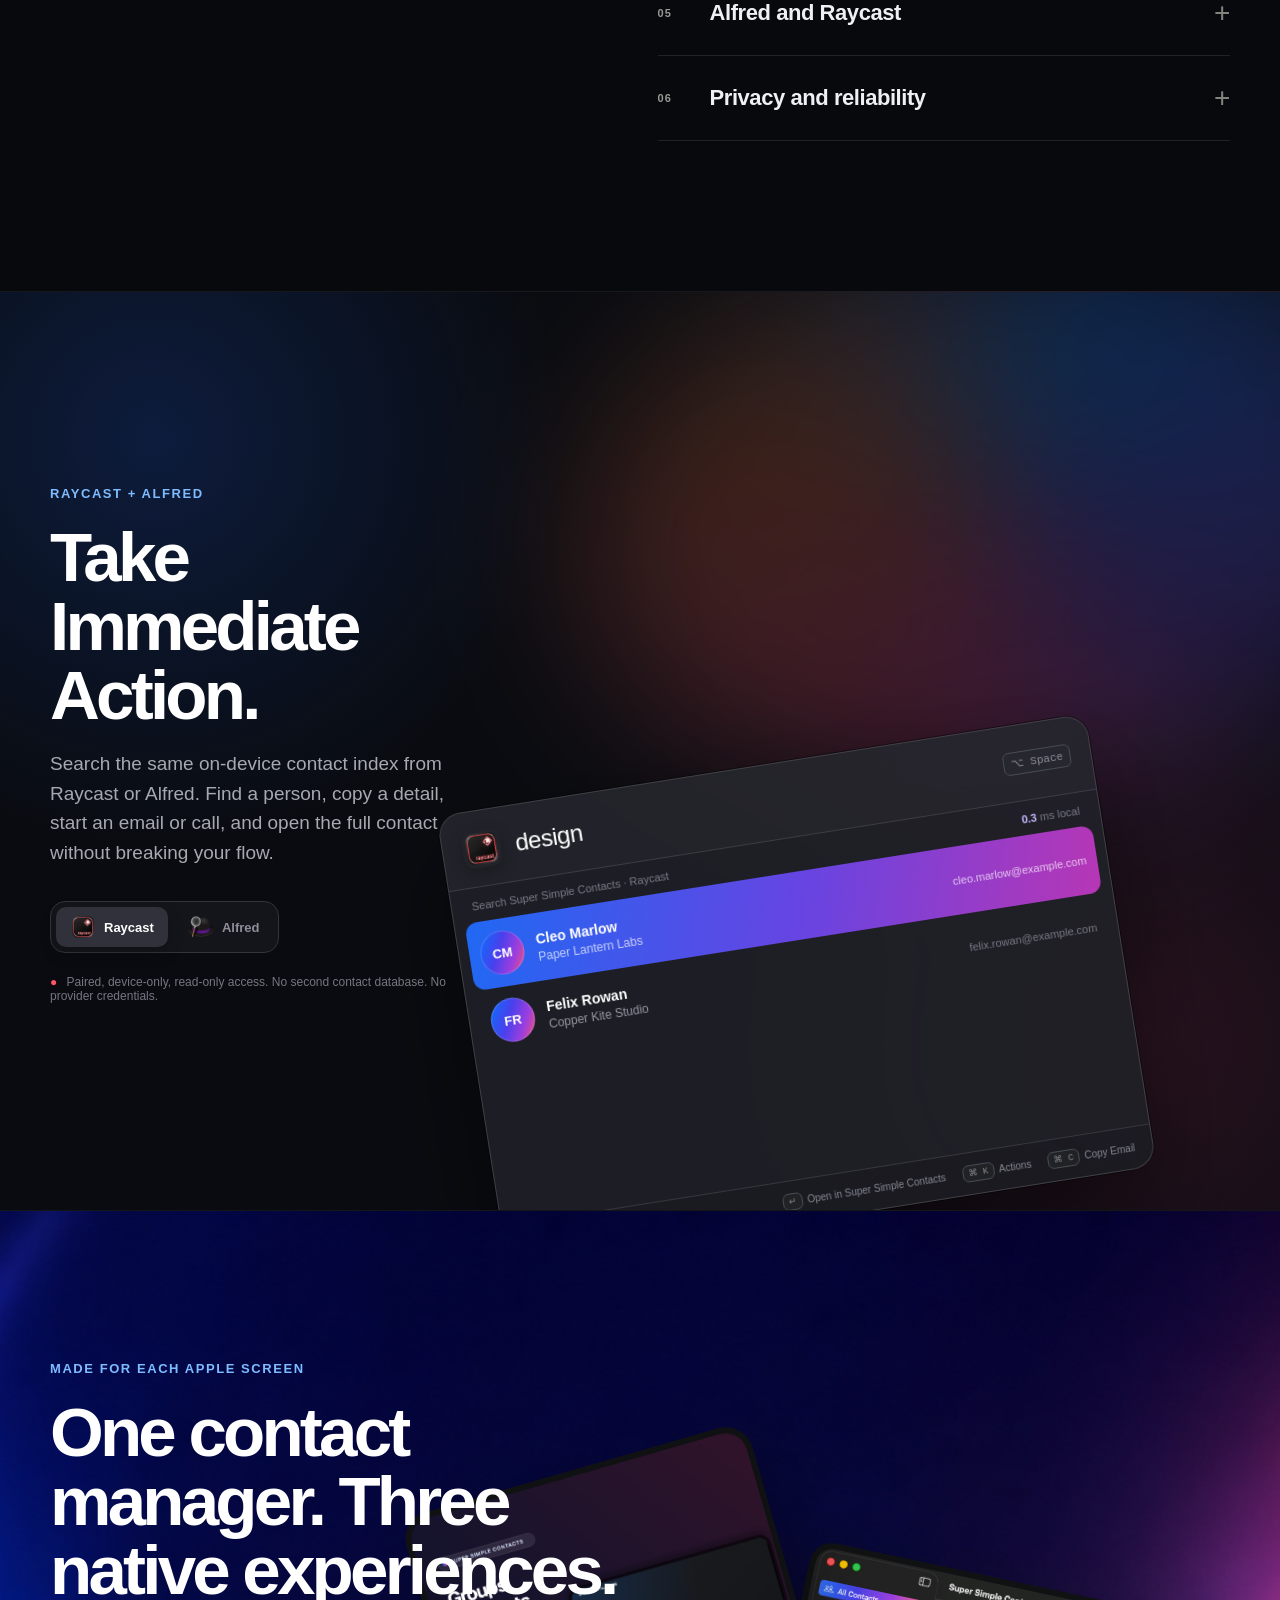
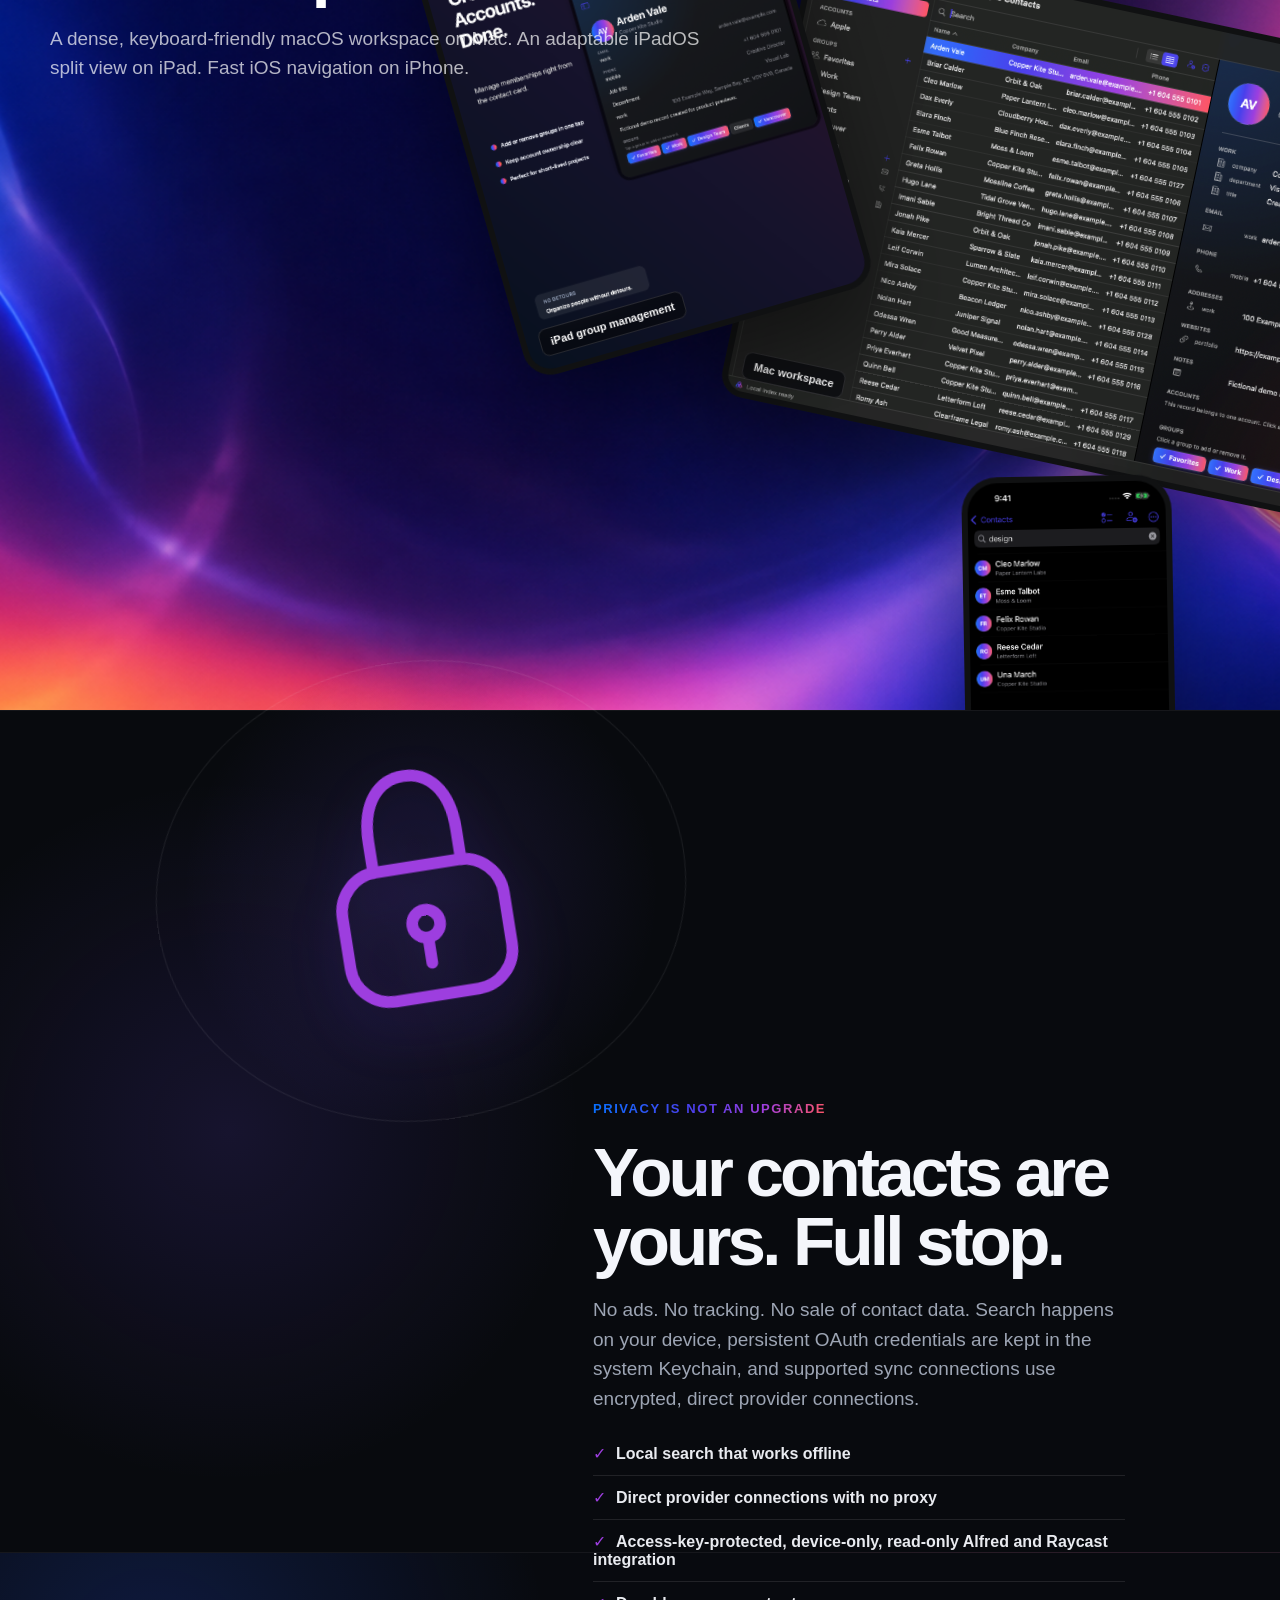
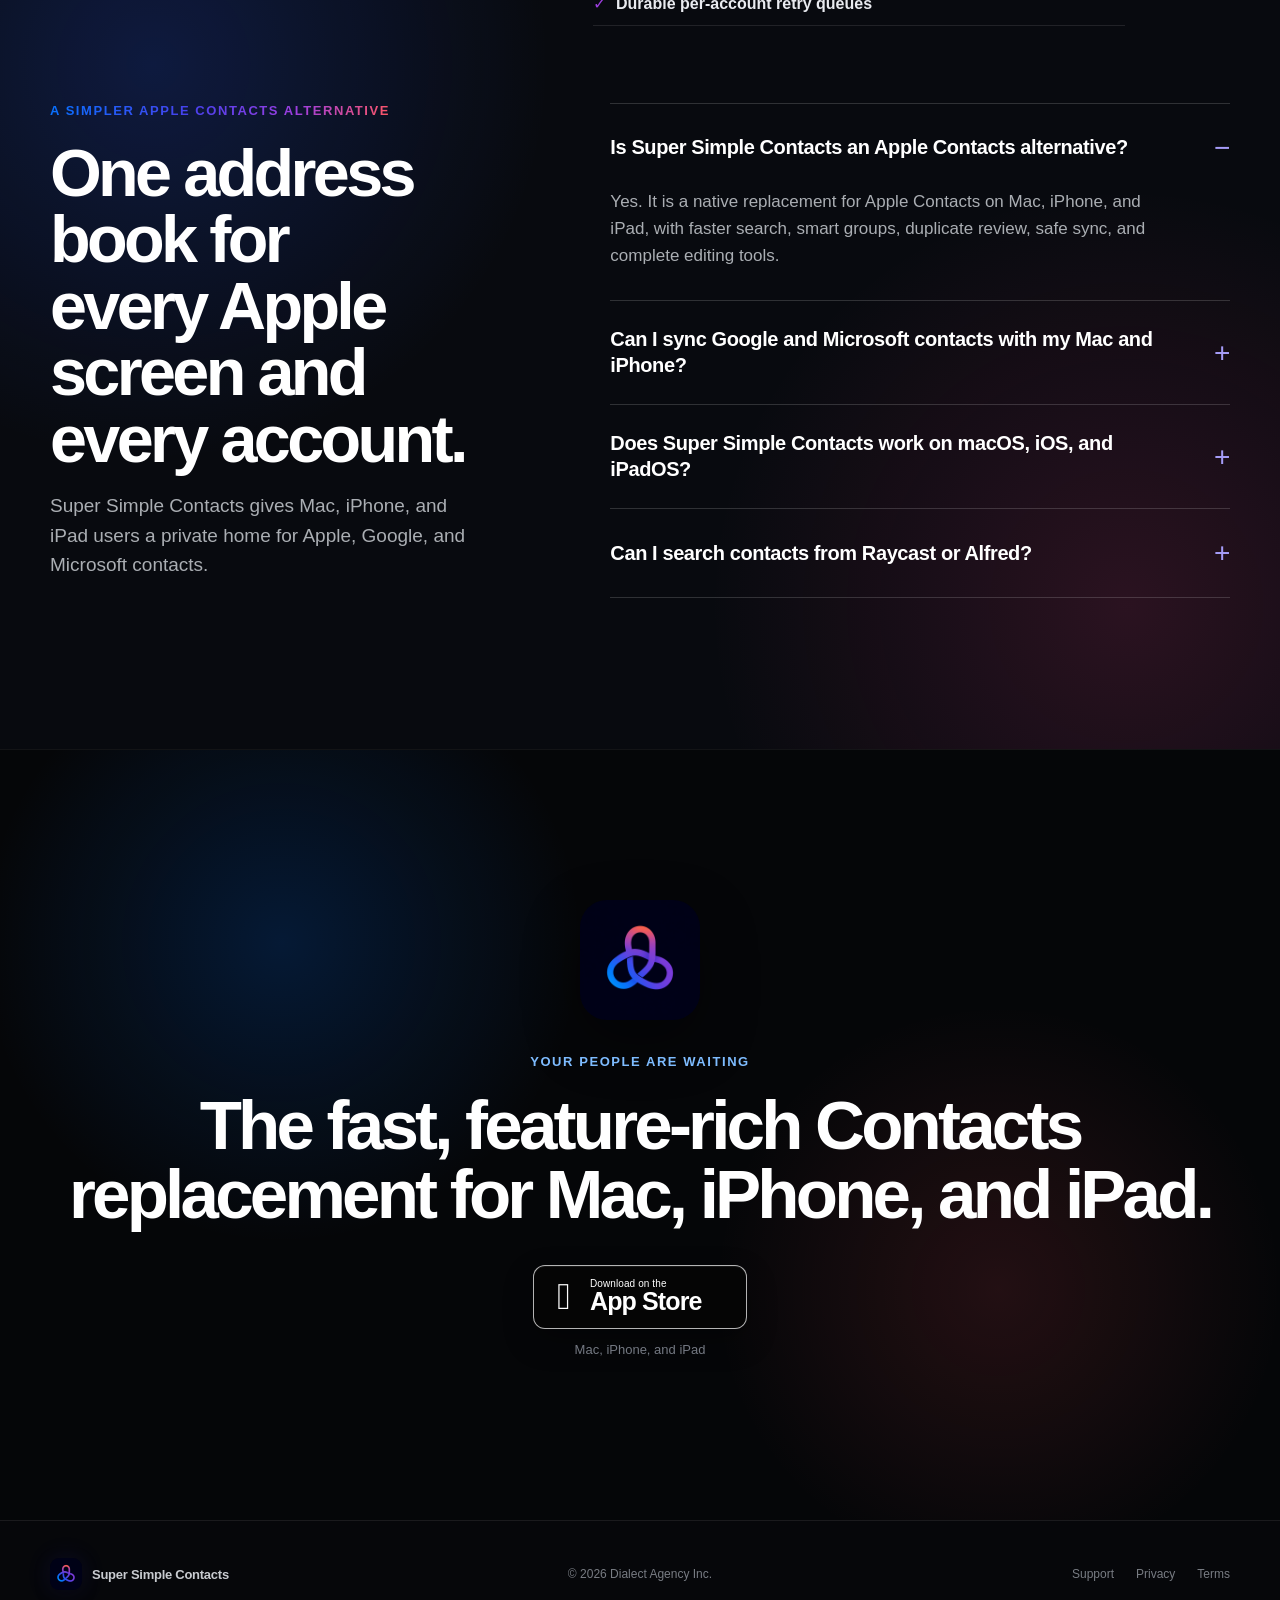
==== commit ebdd9041: "Update homepage headline" ====
--- a/index.html
+++ b/index.html
@@ -166,7 +166,7 @@
           <span>Super Simple Contacts</span>
         </div>
         <p class="eyebrow">Designed for Speed.</p>
-        <h1><span class="hero-line hero-line-primary">Everyone you know.</span><span class="hero-line">One command away.</span></h1>
+        <h1><span class="hero-line hero-line-primary">For people who care</span> <span class="hero-line">about their connections.</span></h1>
         <p class="lede">The super-fast Contacts replacement for Mac, iPhone, and iPad. Bring Apple, Google, and Outlook together, manage groups in place, and find anyone before you finish typing.</p>
         <div class="hero-actions">
           <a class="app-store-badge" href="https://apps.apple.com/app/id6790219748" target="_blank" rel="noopener noreferrer" aria-label="Download Super Simple Contacts on the App Store">
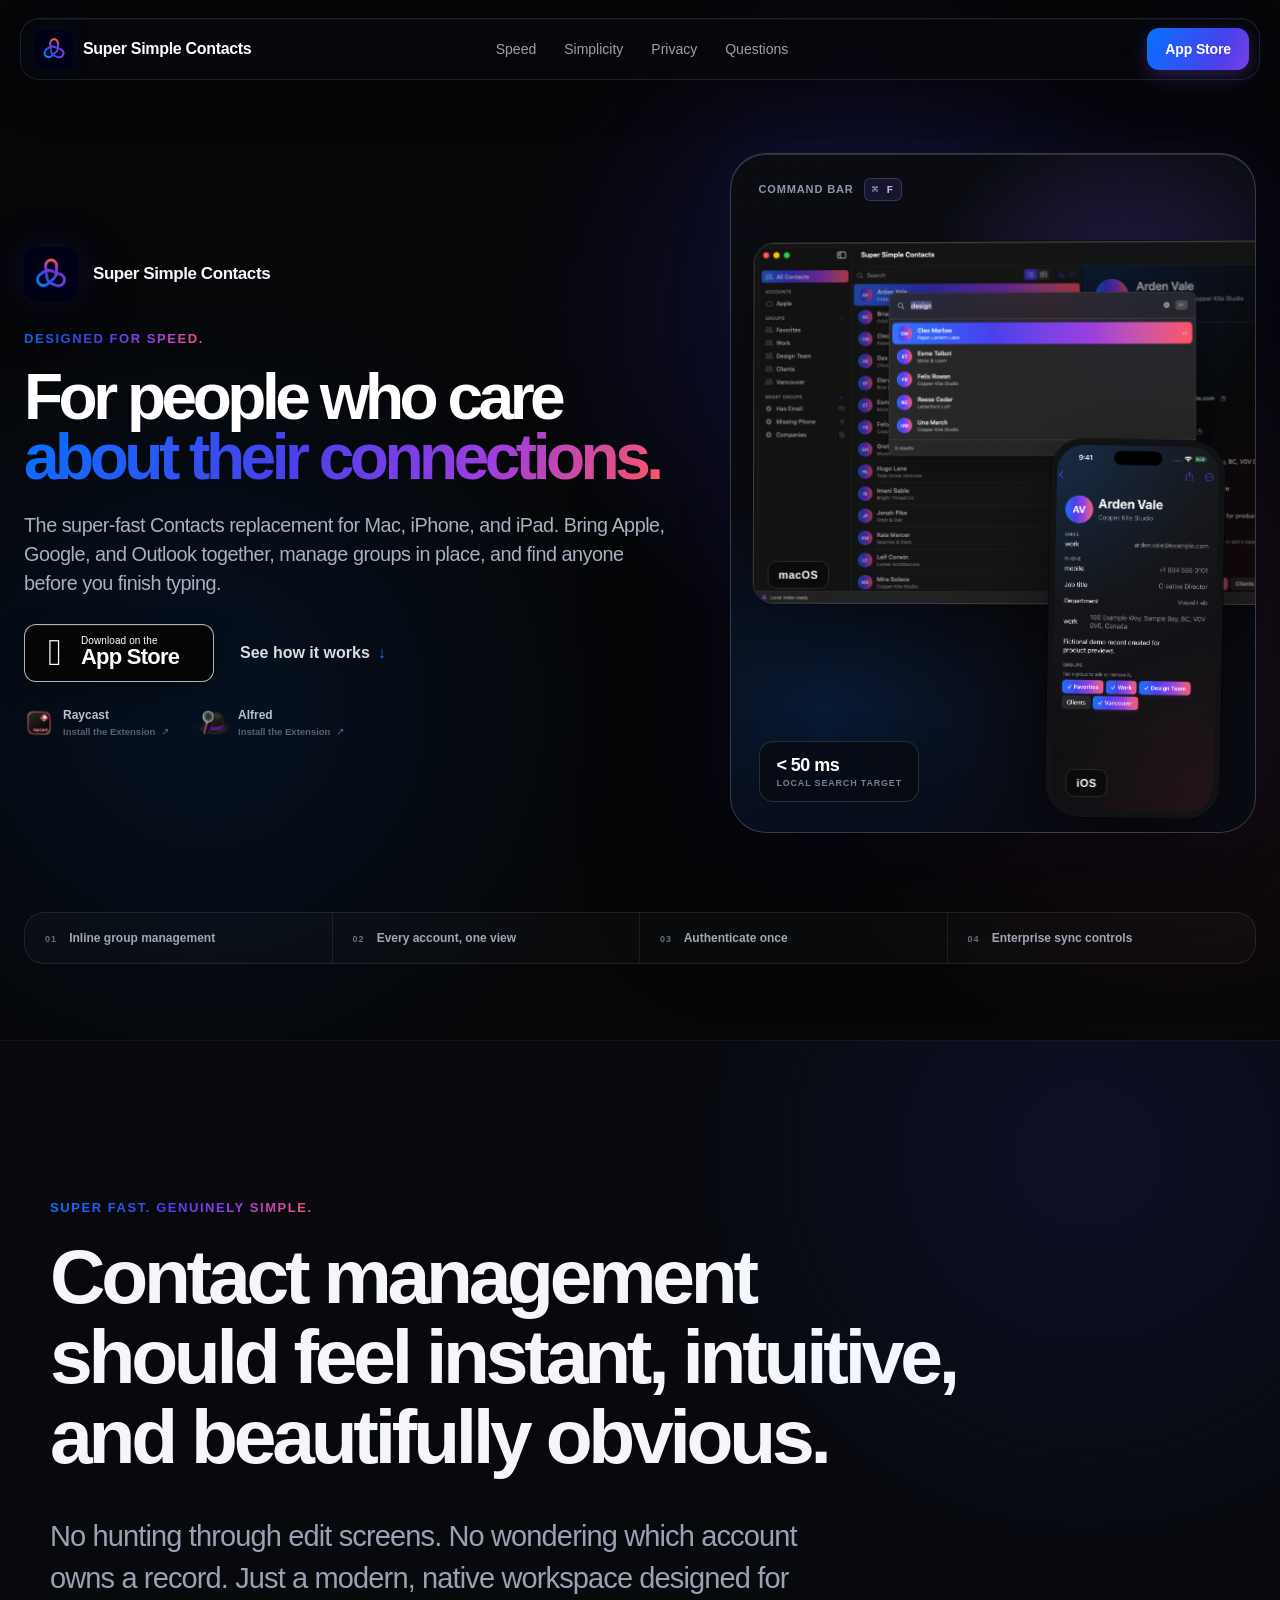
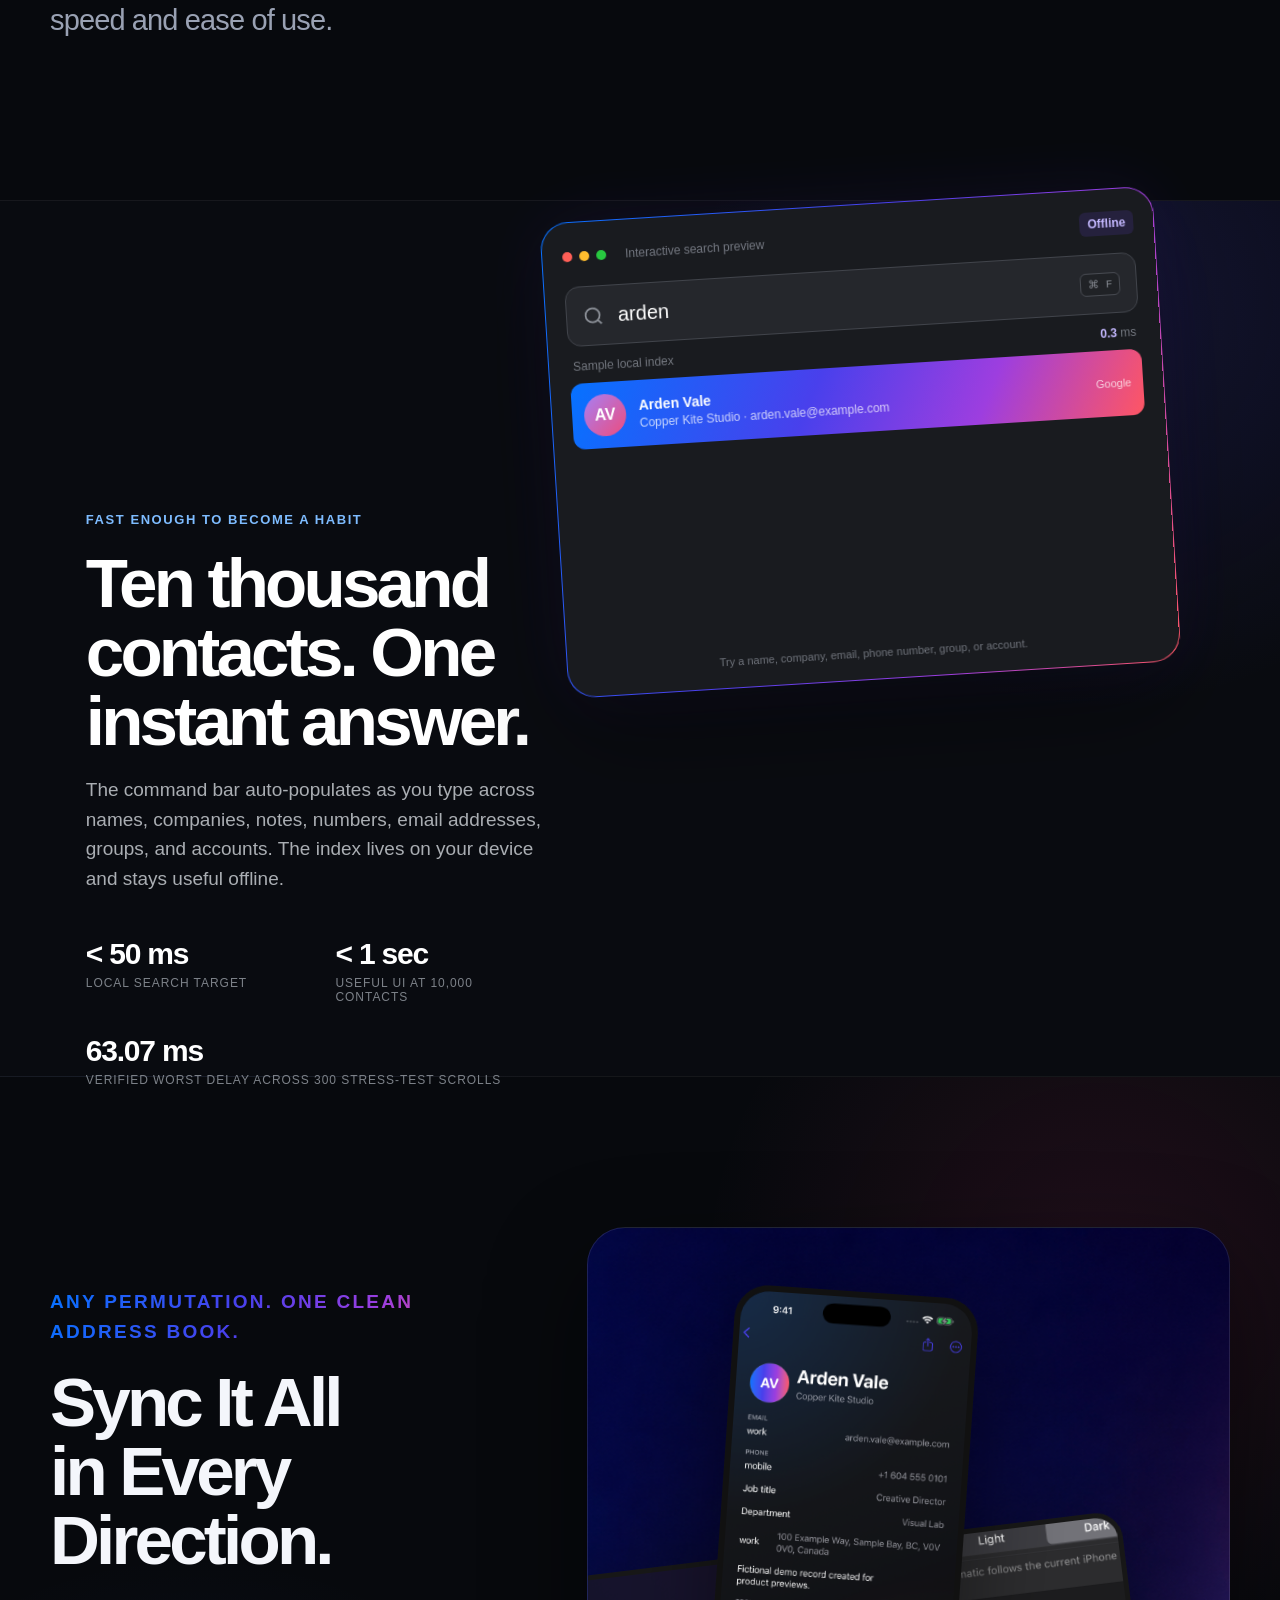
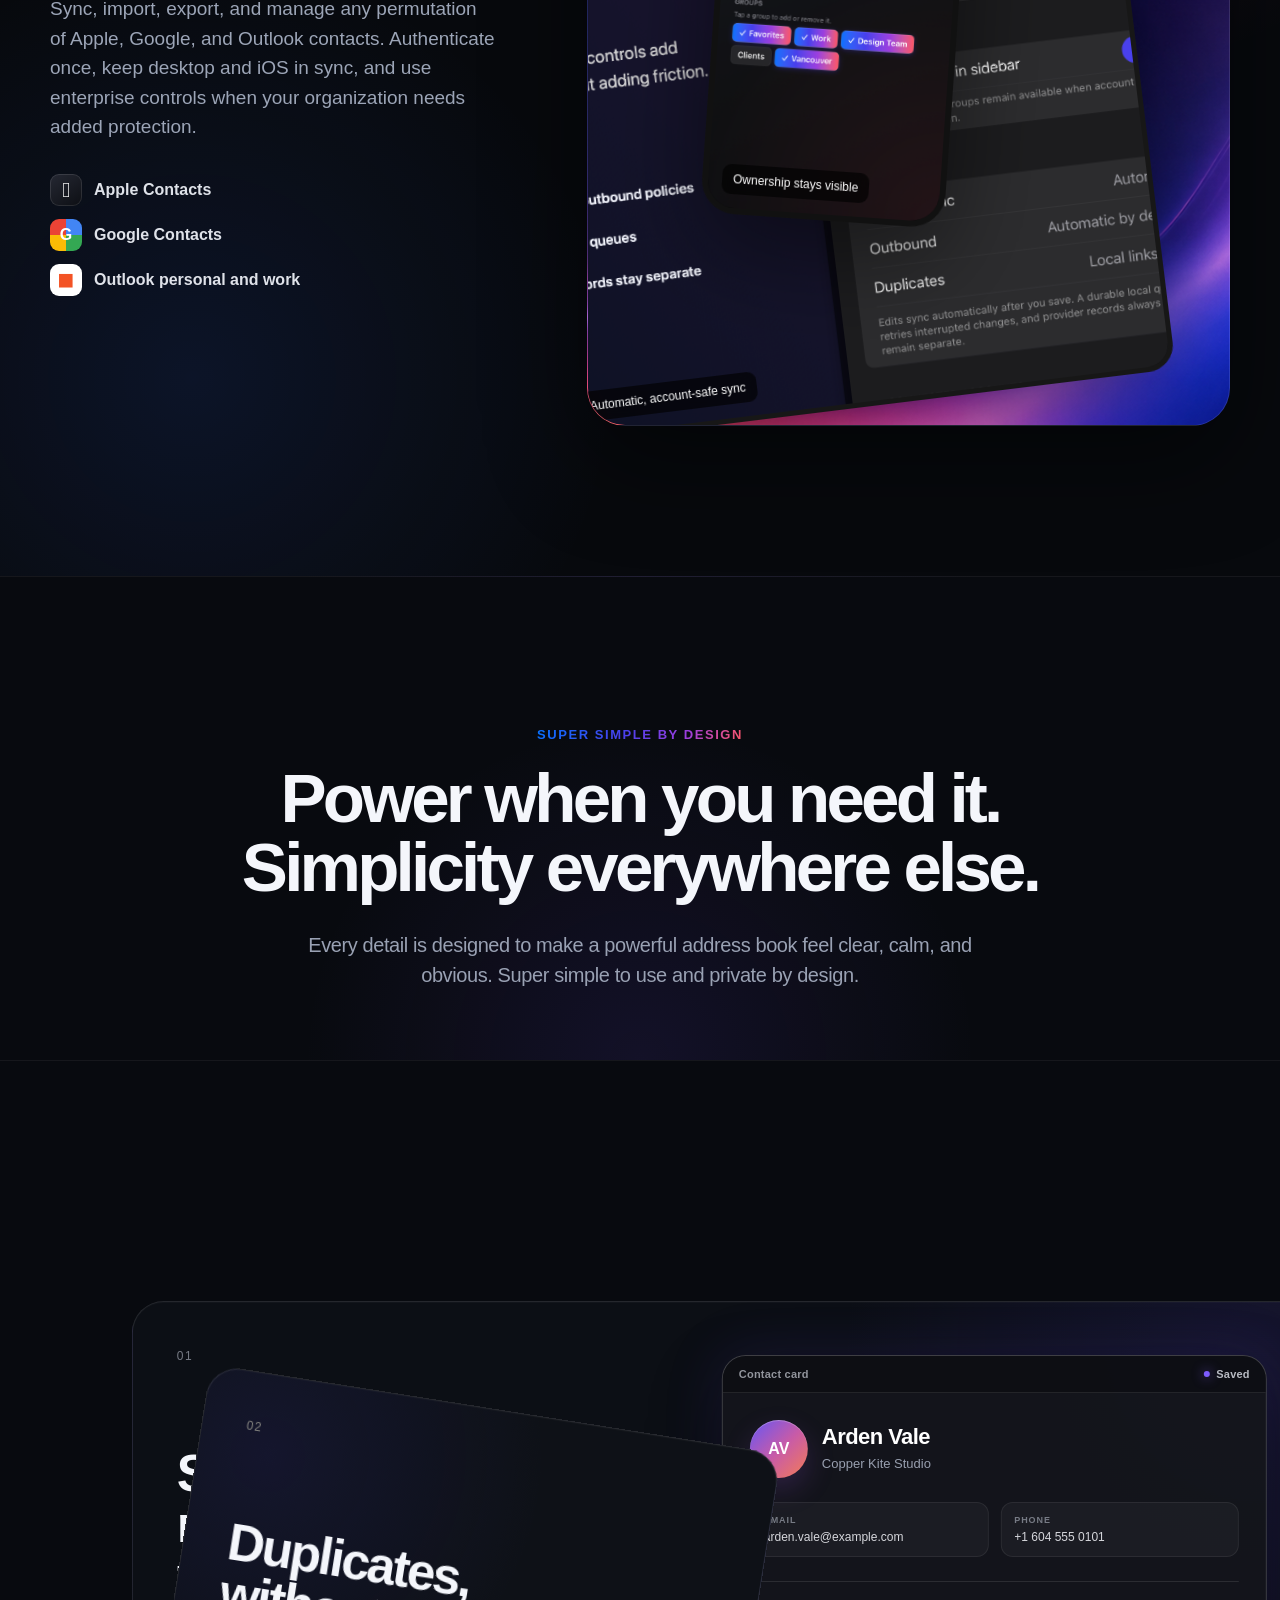
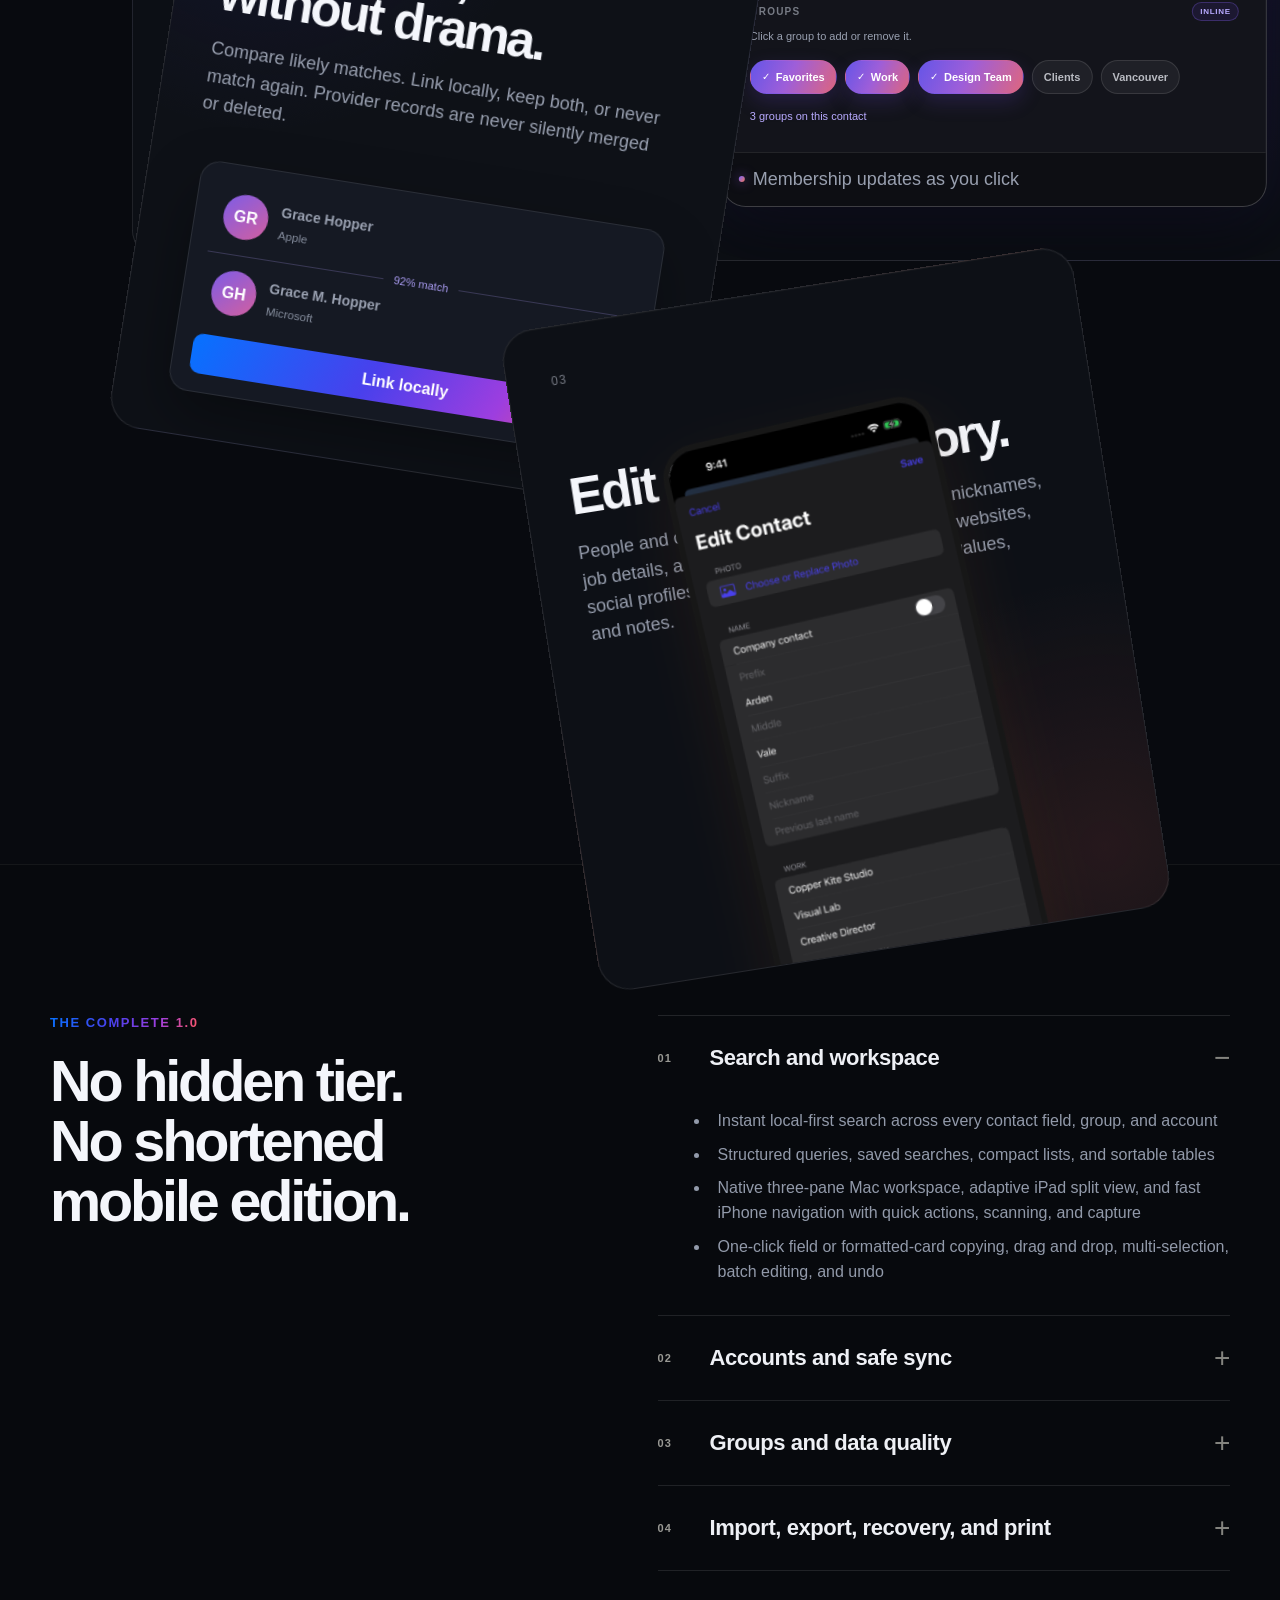
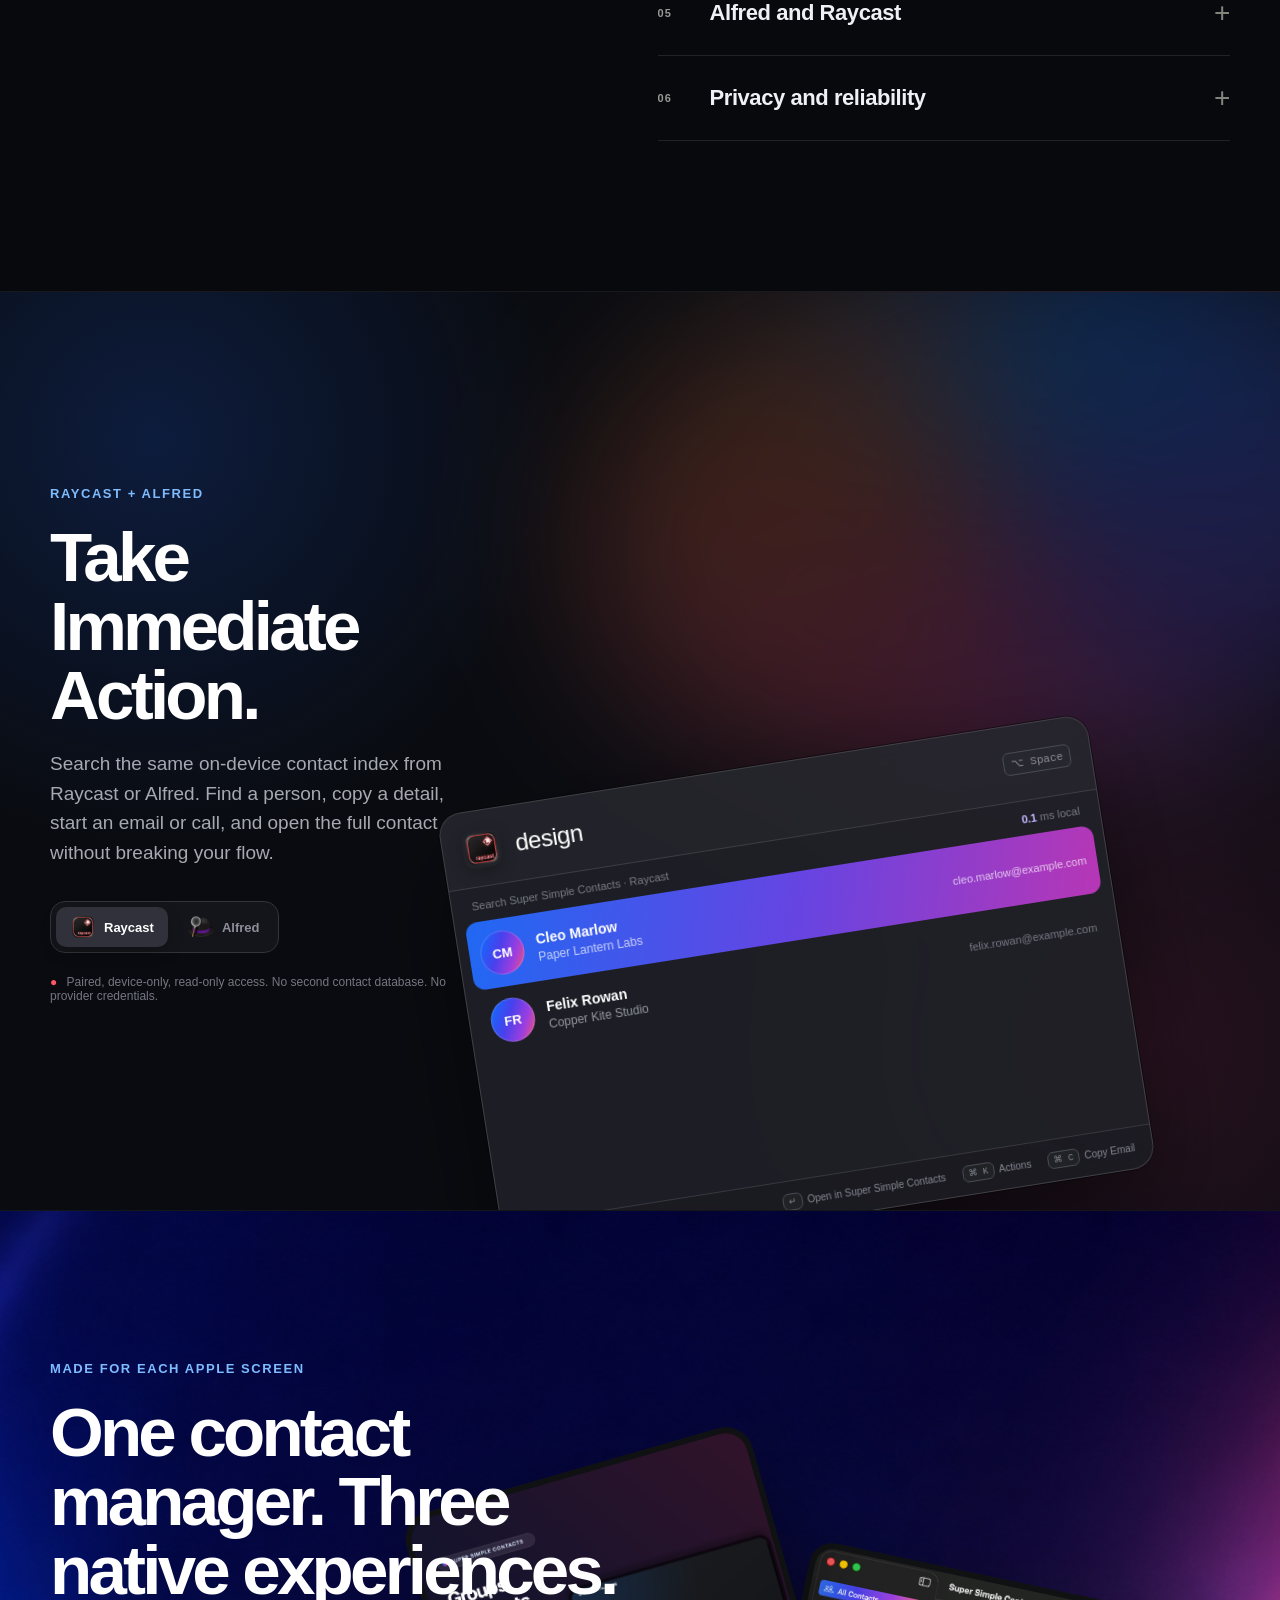
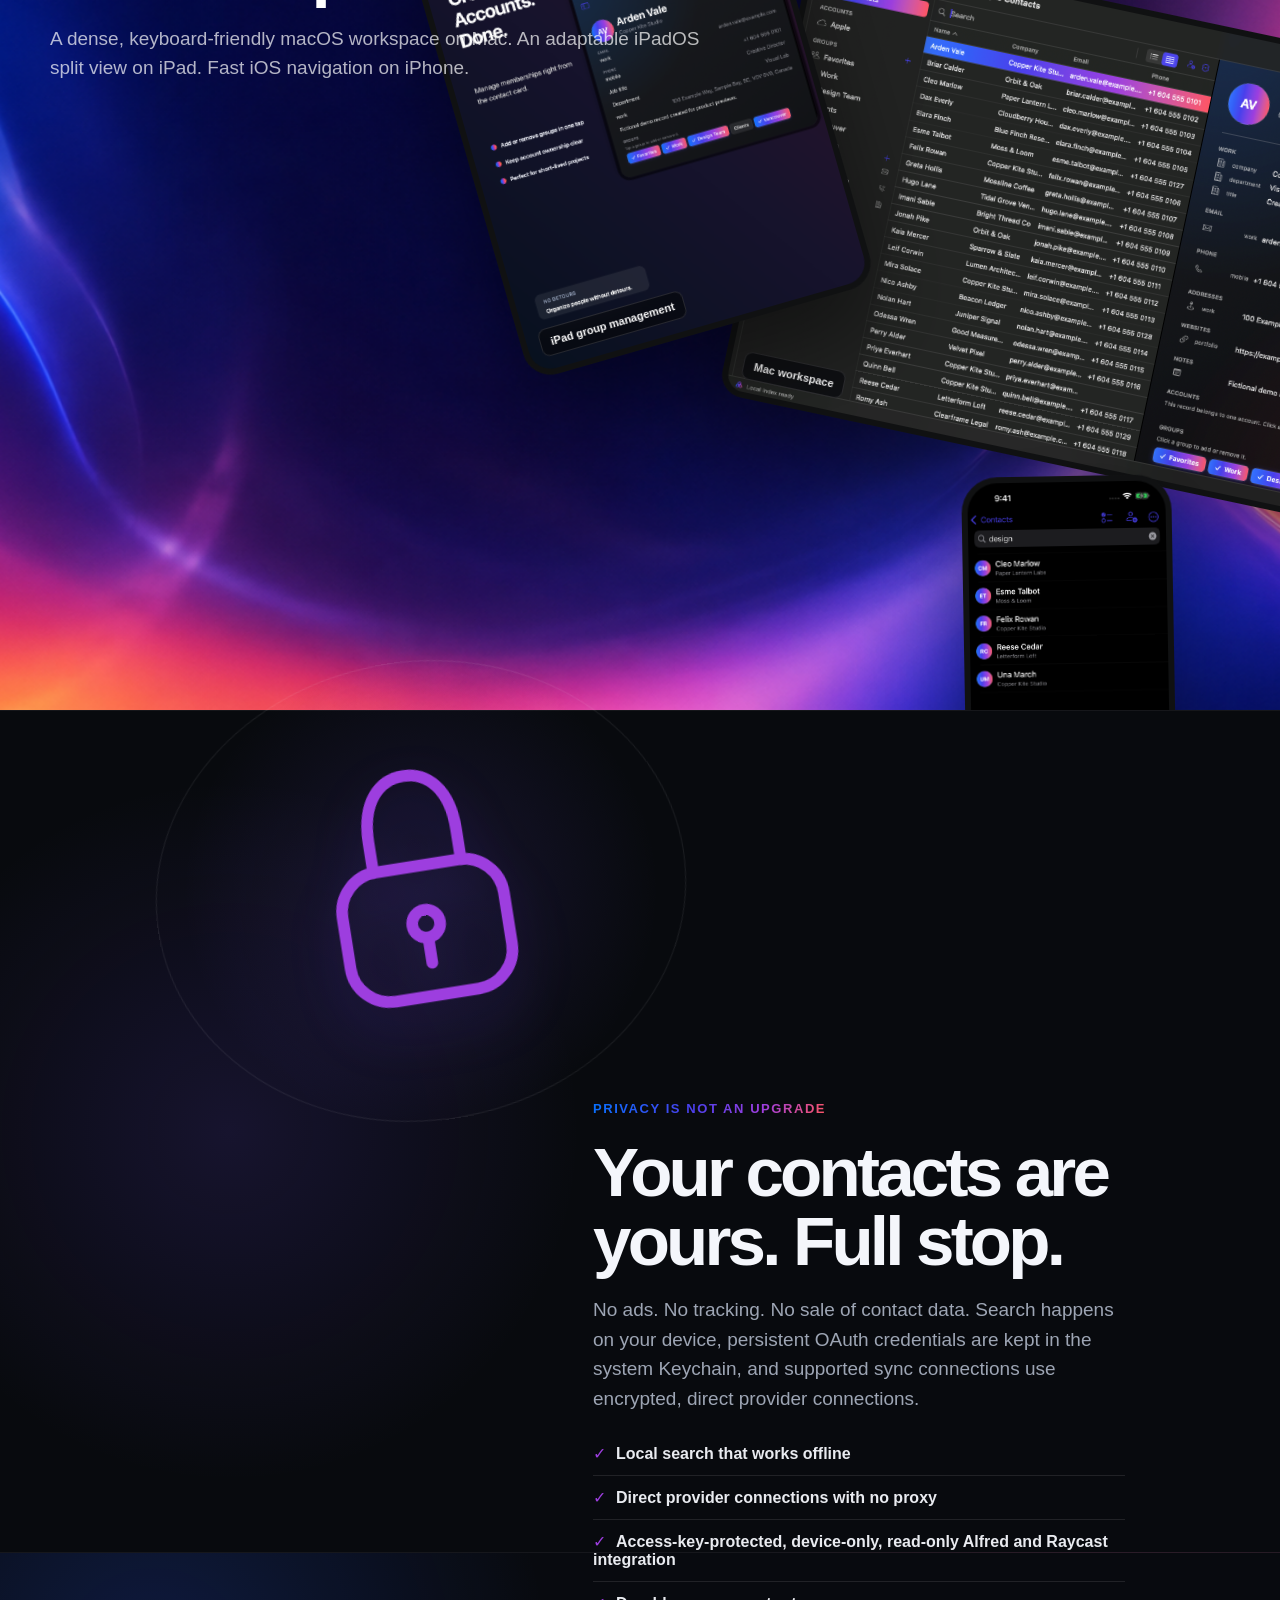
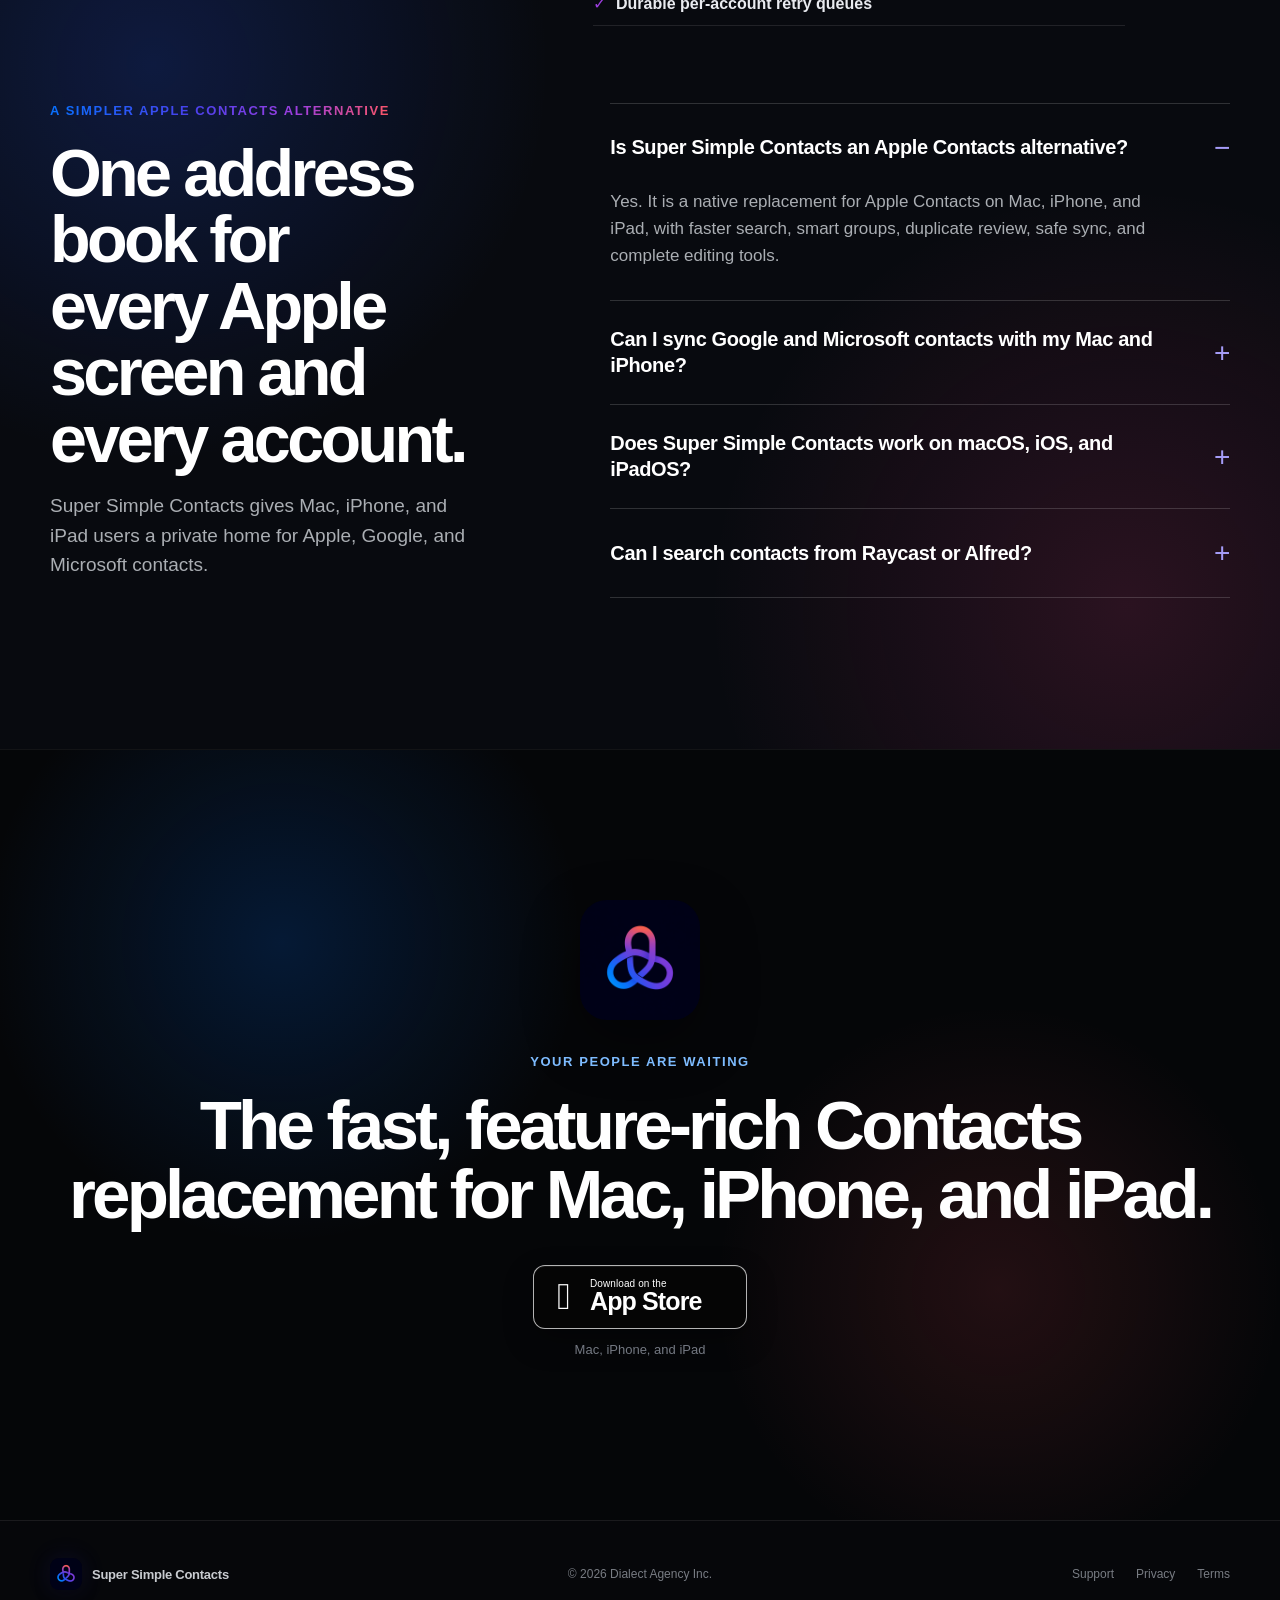
==== commit 82062265: "Refine hero layout" ====
--- a/index.html
+++ b/index.html
@@ -33,7 +33,7 @@
   <link rel="icon" type="image/png" sizes="32x32" href="/assets/favicon-32.png">
   <link rel="apple-touch-icon" sizes="180x180" href="/assets/apple-touch-icon.png">
   <link rel="manifest" href="/site.webmanifest">
-  <link rel="stylesheet" href="styles.css?v=20260716d">
+  <link rel="stylesheet" href="styles.css?v=20260716e">
   <script type="application/ld+json">
   {
     "@context": "https://schema.org",
@@ -158,8 +158,6 @@
 
   <main id="main">
     <section class="hero" id="top">
-      <div class="orb orb-one" data-parallax="-0.38" data-parallax-x="0.1"></div>
-      <div class="orb orb-two" data-parallax="0.31" data-parallax-x="-0.08"></div>
       <div class="hero-copy reveal" data-parallax="-0.07">
         <div class="hero-mark" aria-label="Simple">
           <img src="assets/app-icon-sync.png" alt="" width="72" height="72">
--- a/styles.css
+++ b/styles.css
@@ -402,7 +402,7 @@
 .hero-mark { margin: 0 0 30px; color: #f7f8fb; font-size: 17px; }
 .hero-mark img { width: 54px; height: 54px; border-radius: 14px; animation: none; }
 .hero .eyebrow { margin-right: 0; margin-left: 0; }
-.hero h1 { max-width: none; font-size: clamp(56px, 5vw, 72px); line-height: .93; }
+.hero h1 { max-width: none; font-size: clamp(50px, 5vw, 72px); line-height: .93; }
 .hero-line { display: block; white-space: nowrap; }
 .hero-line-primary { color: #fff; background: none; -webkit-text-fill-color: #fff; }
 .hero .lede { max-width: 650px; margin: 24px 0 0; color: #a8afbf; font-size: clamp(18px, 1.55vw, 21px); }
@@ -530,7 +530,7 @@
   .hero { min-height: 0; padding: 112px 20px 50px; row-gap: 48px; }
   .hero-mark { margin-bottom: 34px; }
   .hero-mark img { width: 48px; height: 48px; }
-  .hero h1 { font-size: clamp(32px, 10vw, 62px); }
+  .hero h1 { font-size: clamp(28px, 9vw, 62px); }
   .hero-actions { align-items: stretch; }
   .hero-actions .button { width: 100%; }
   .hero-launcher-proof { grid-template-columns: auto 1fr; }
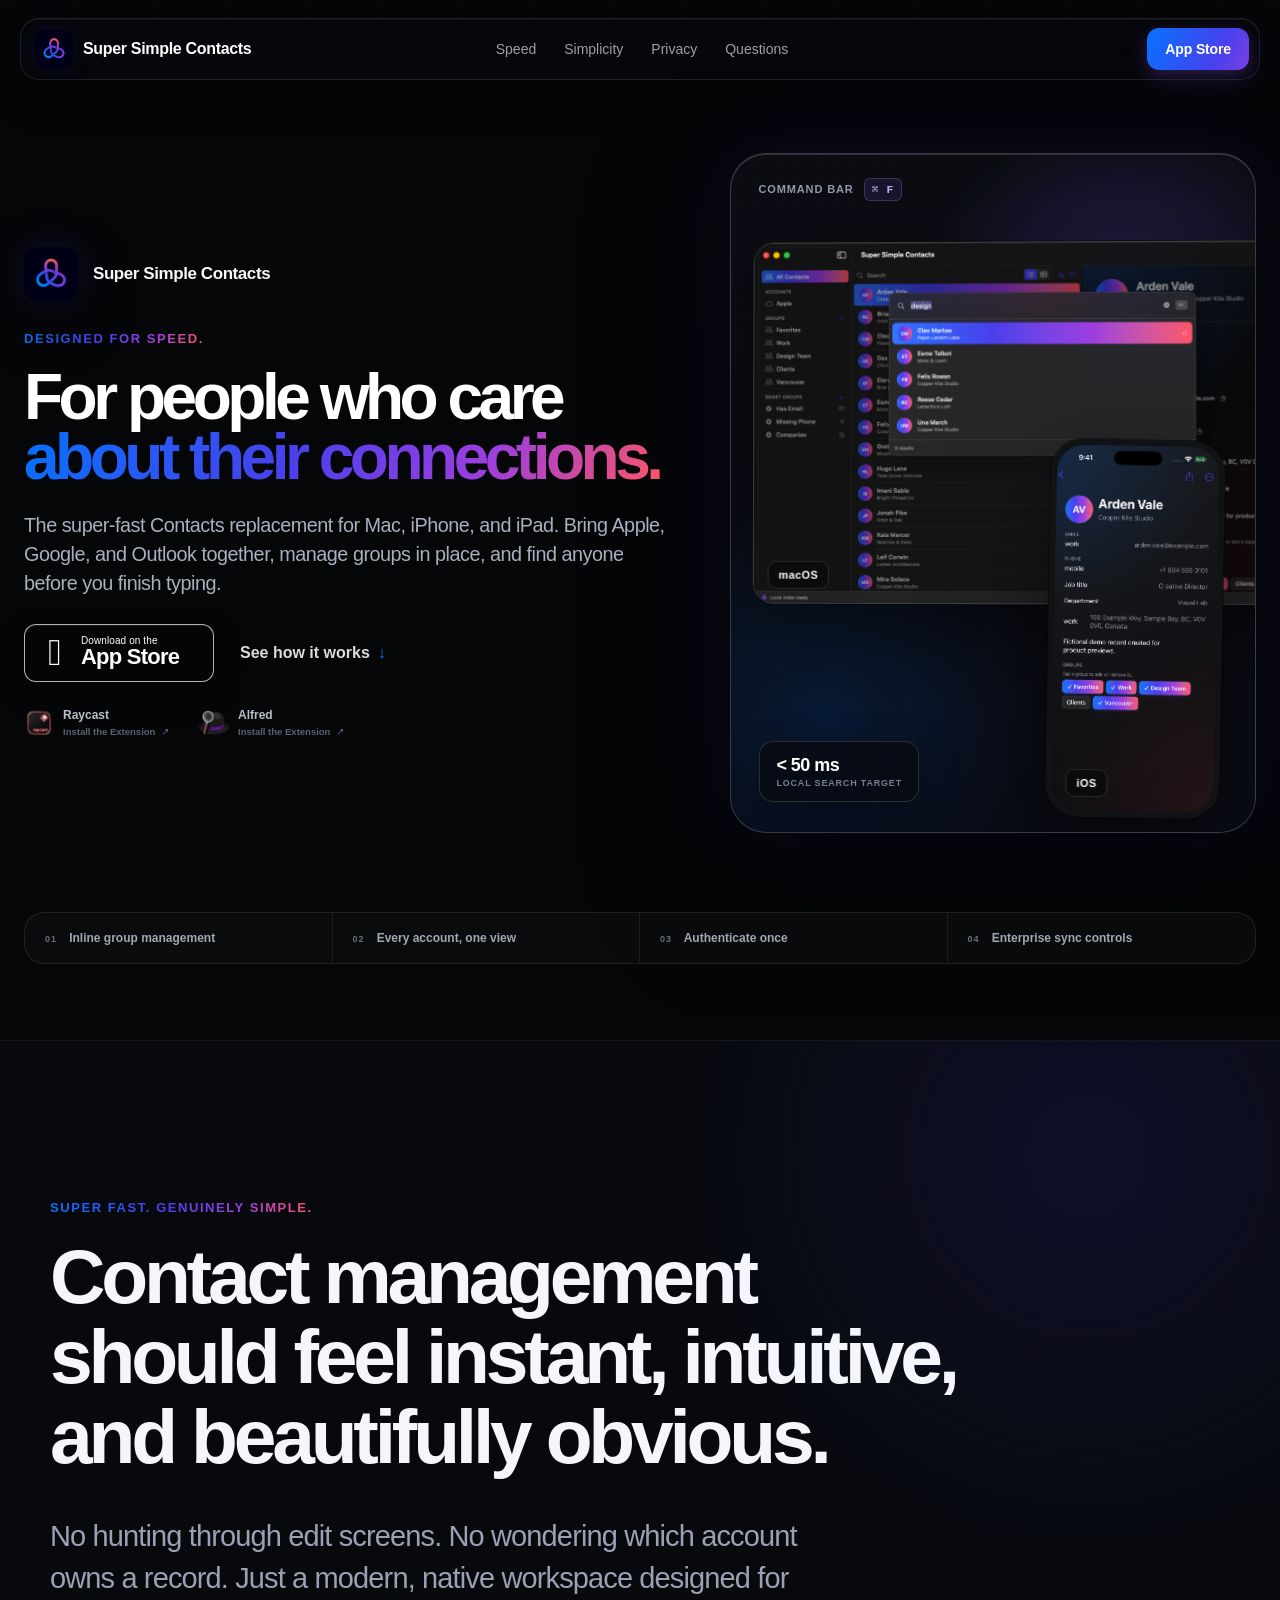
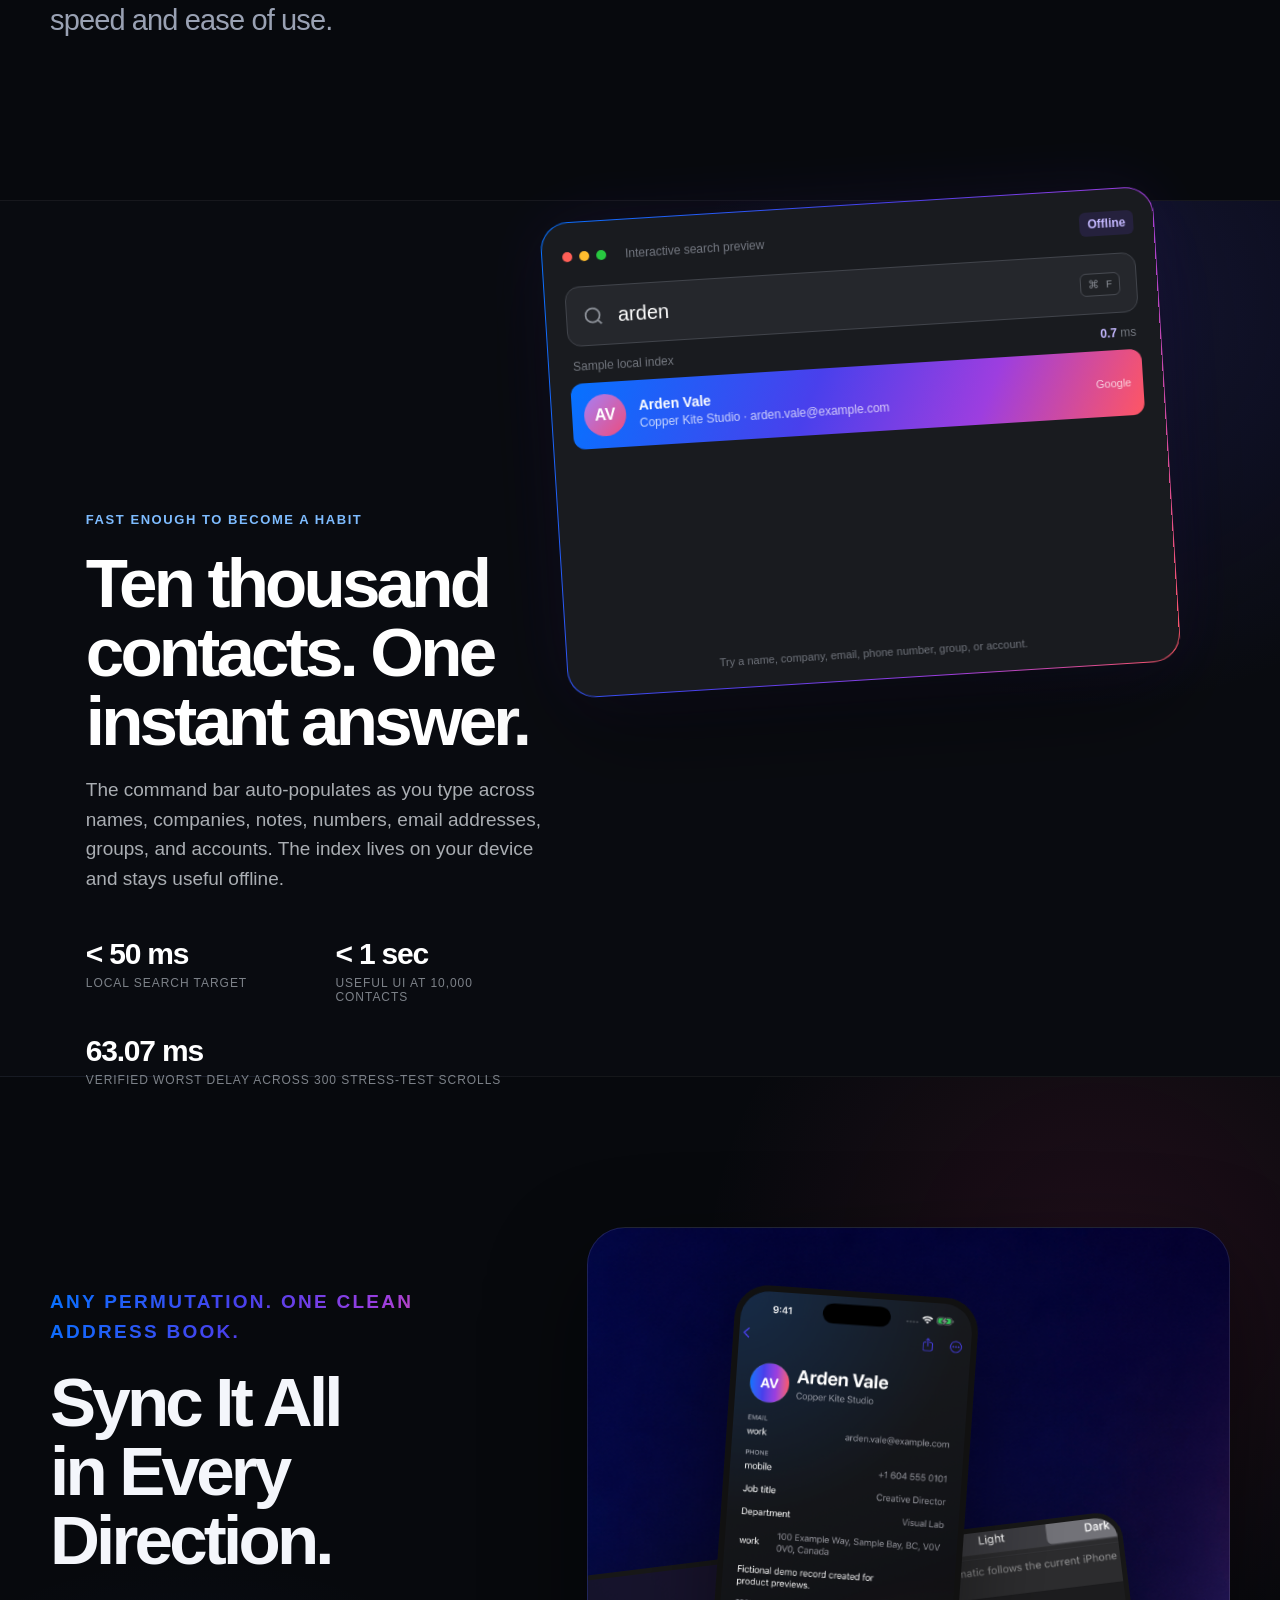
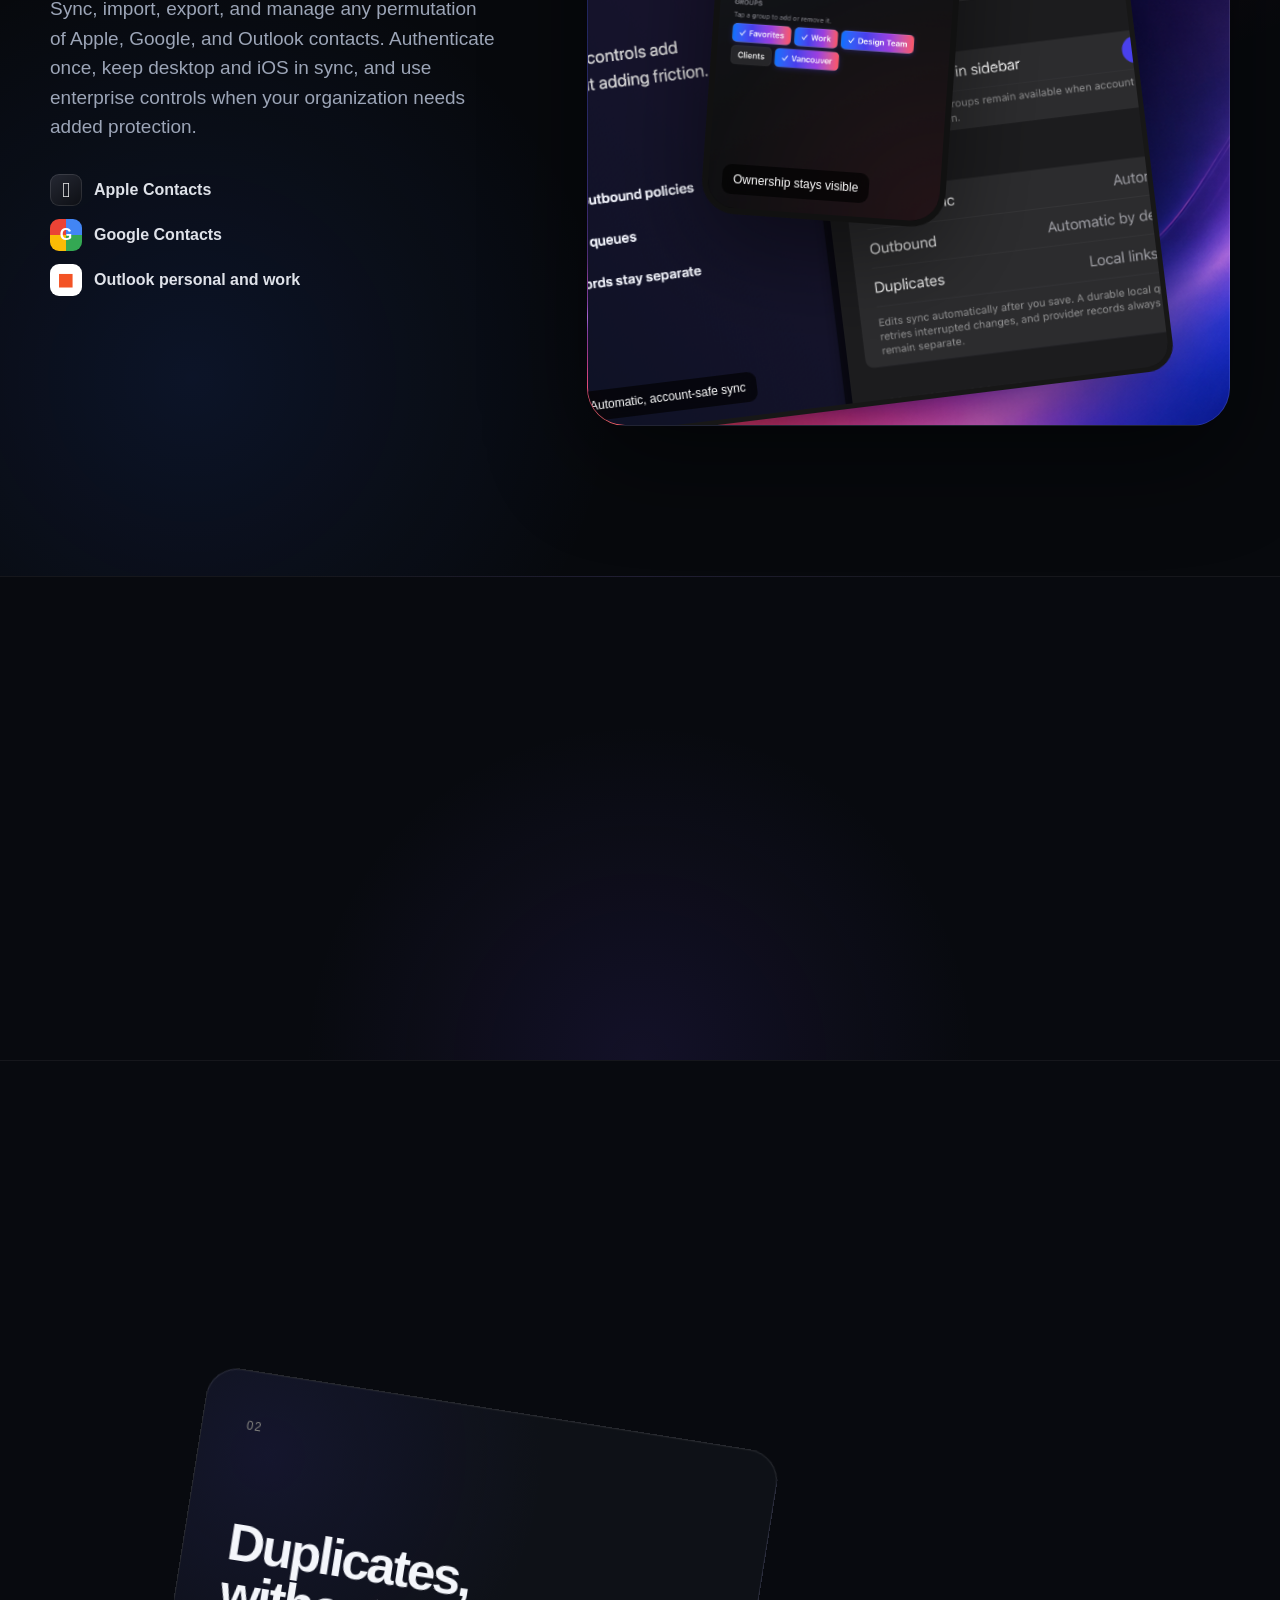
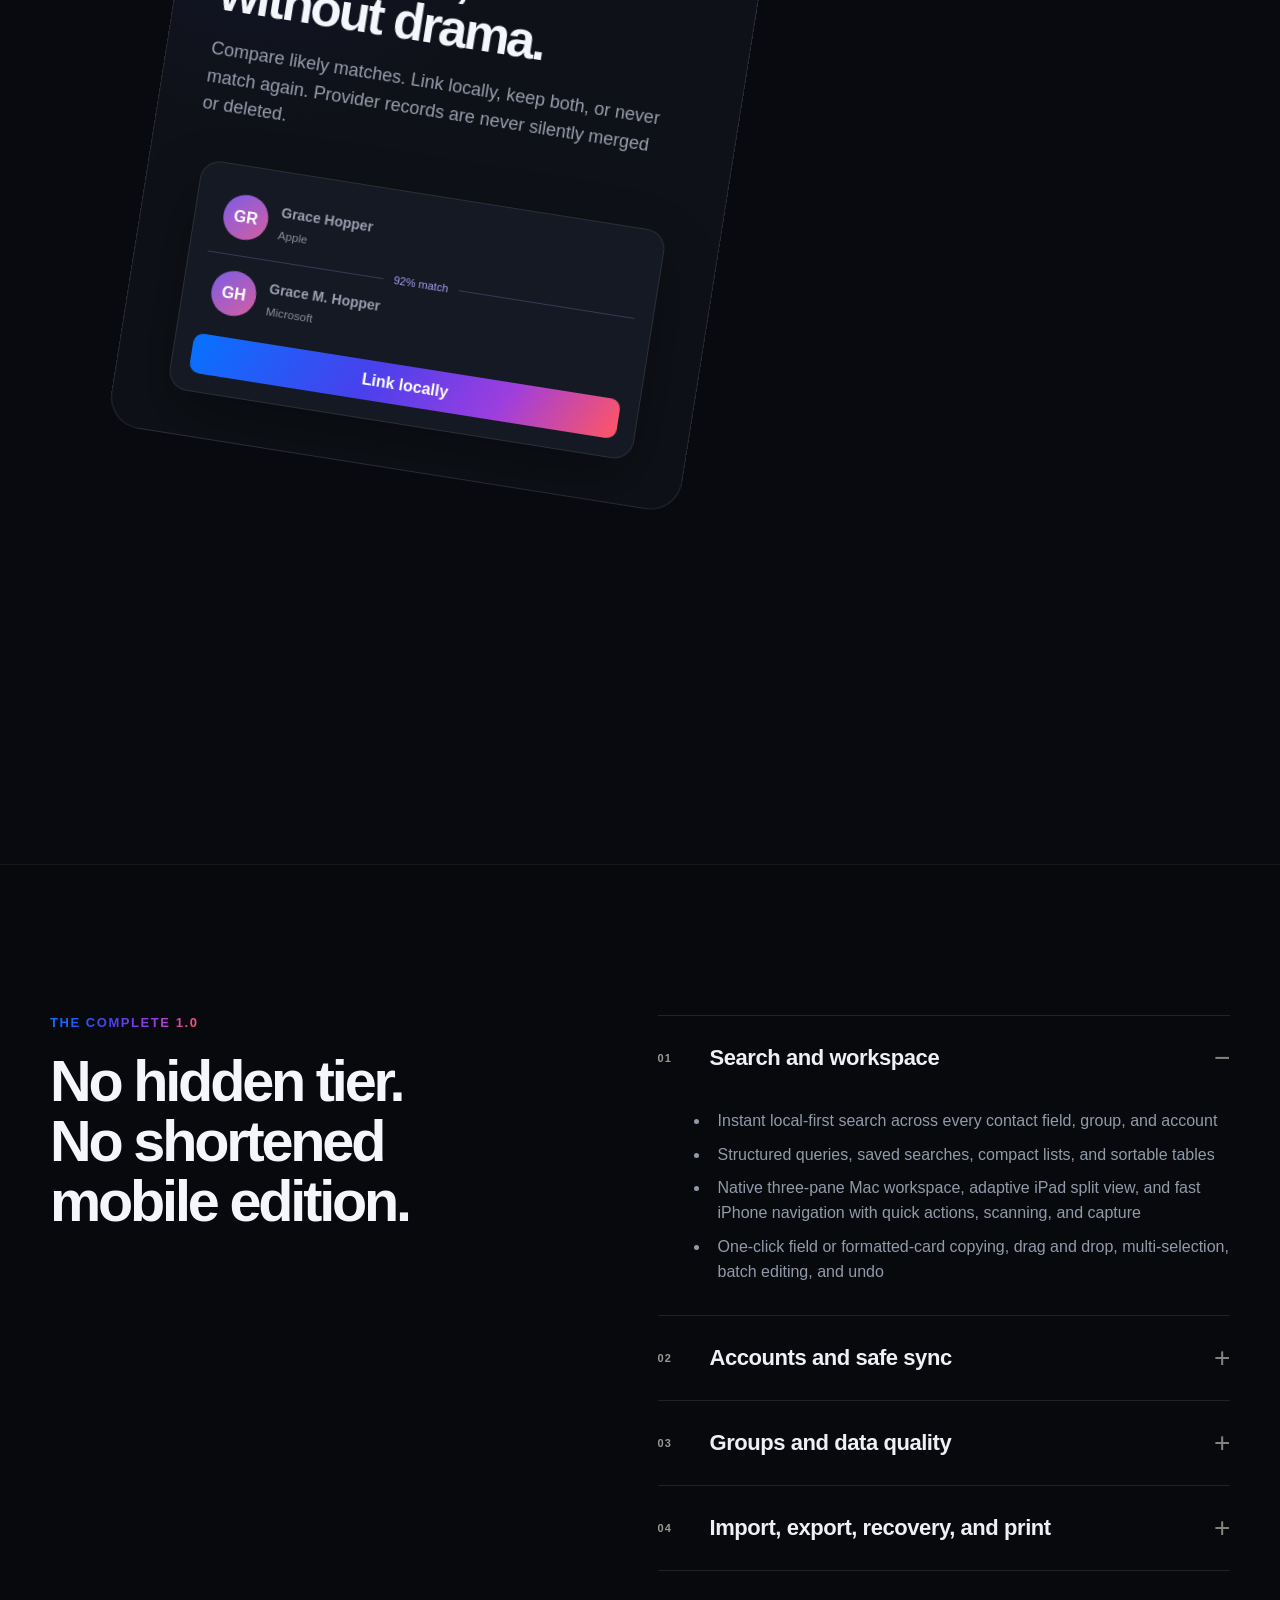
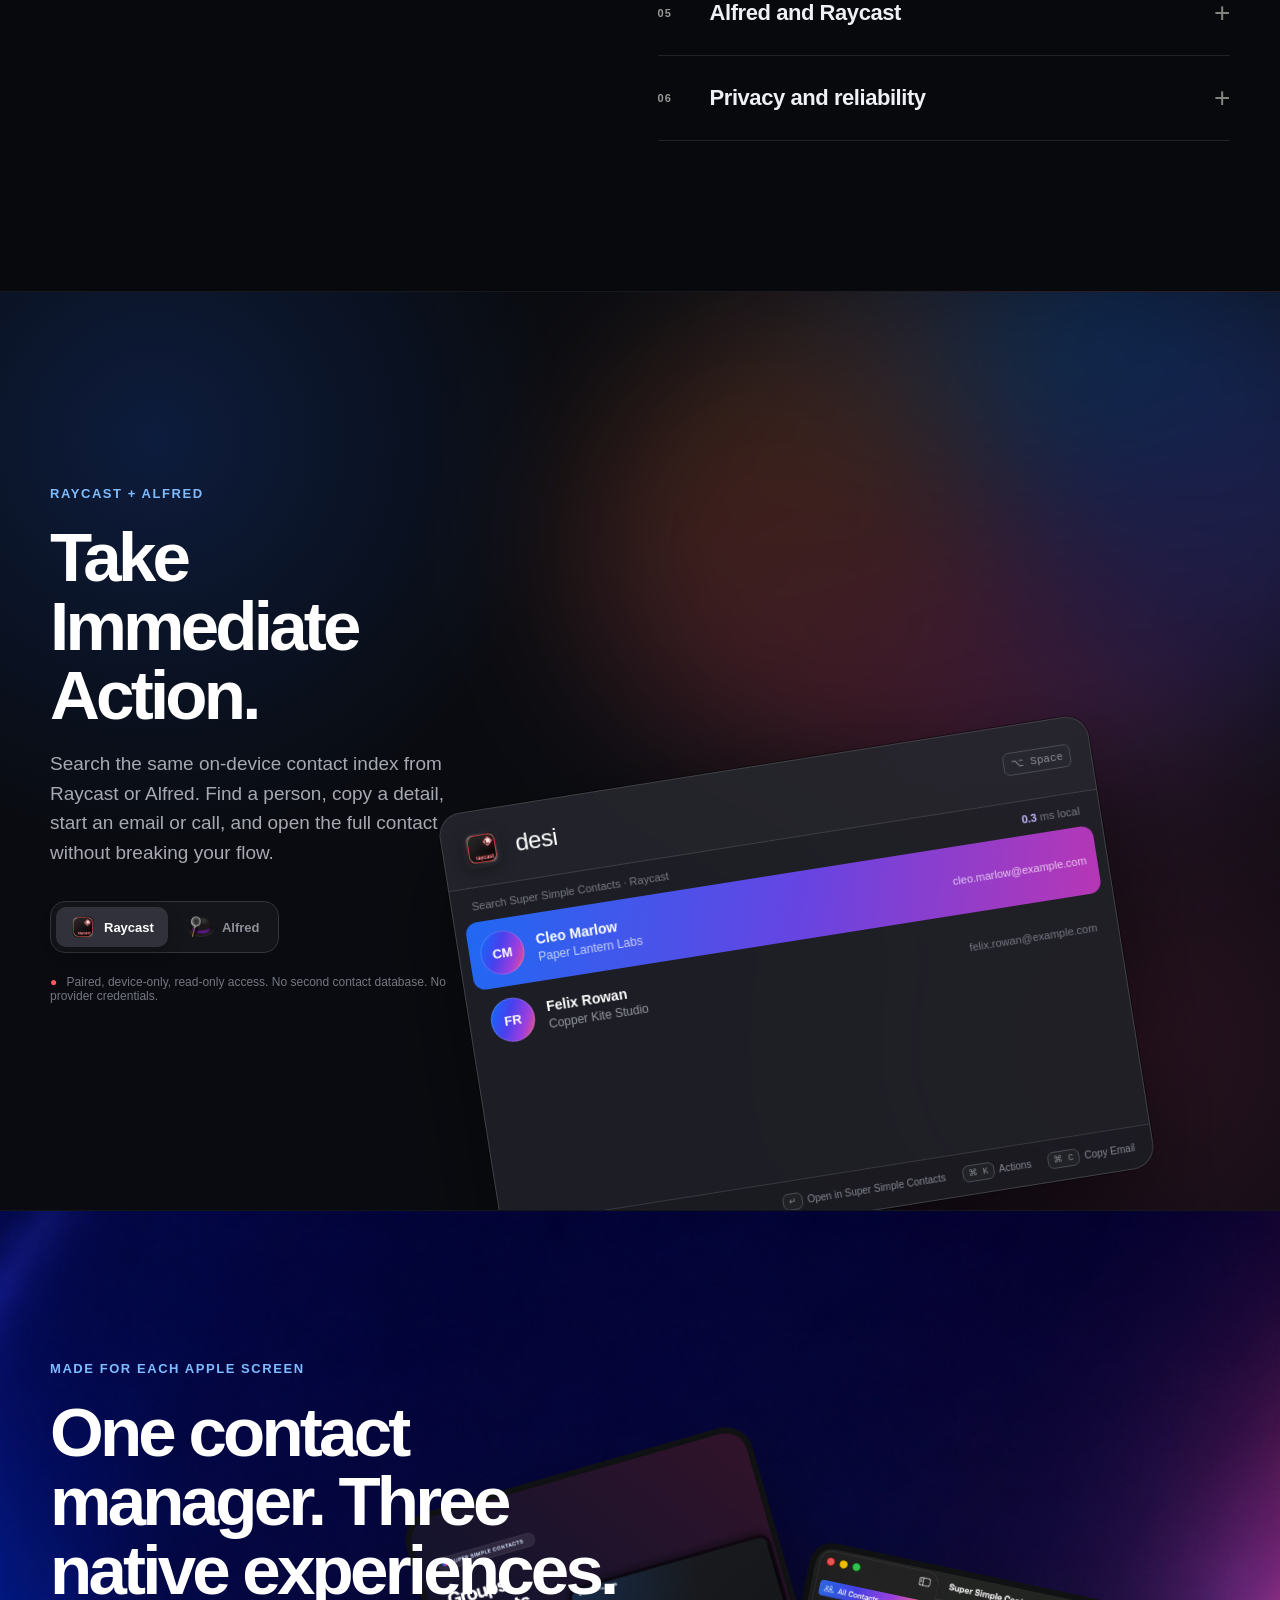
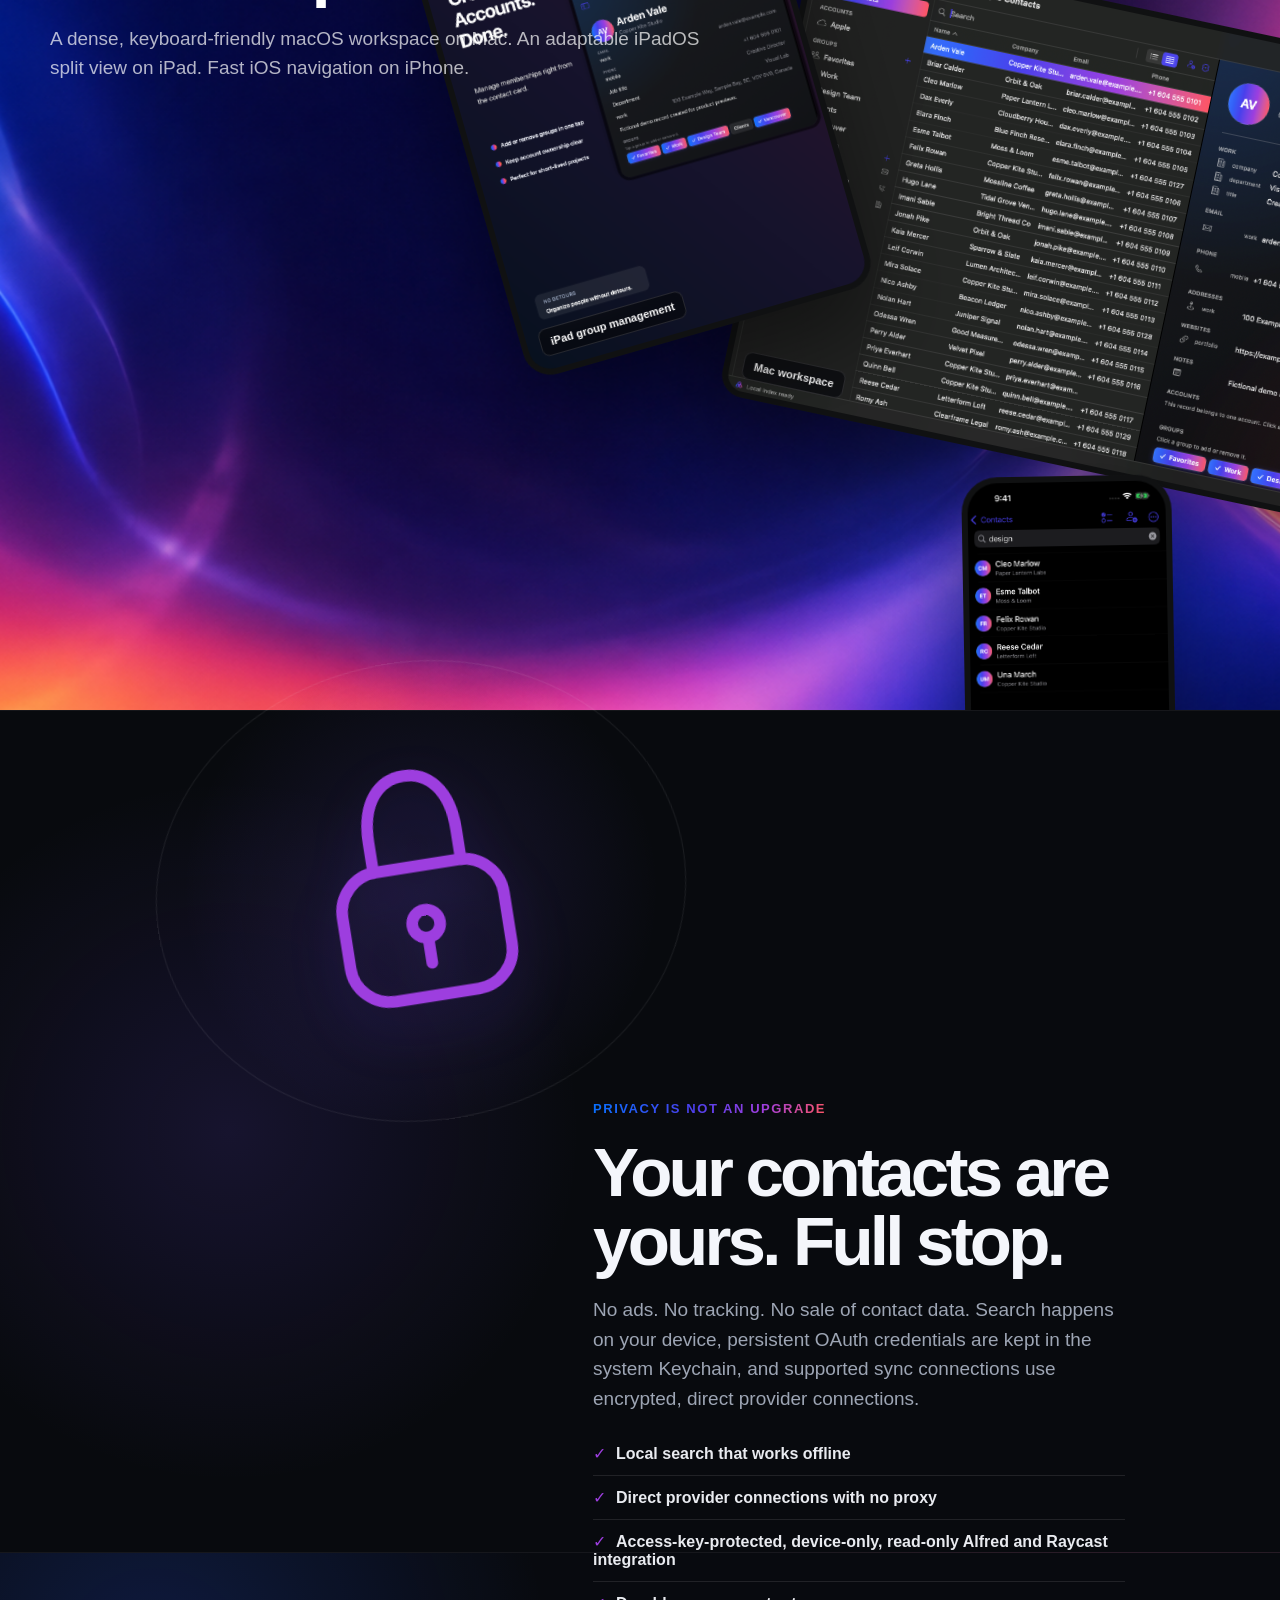
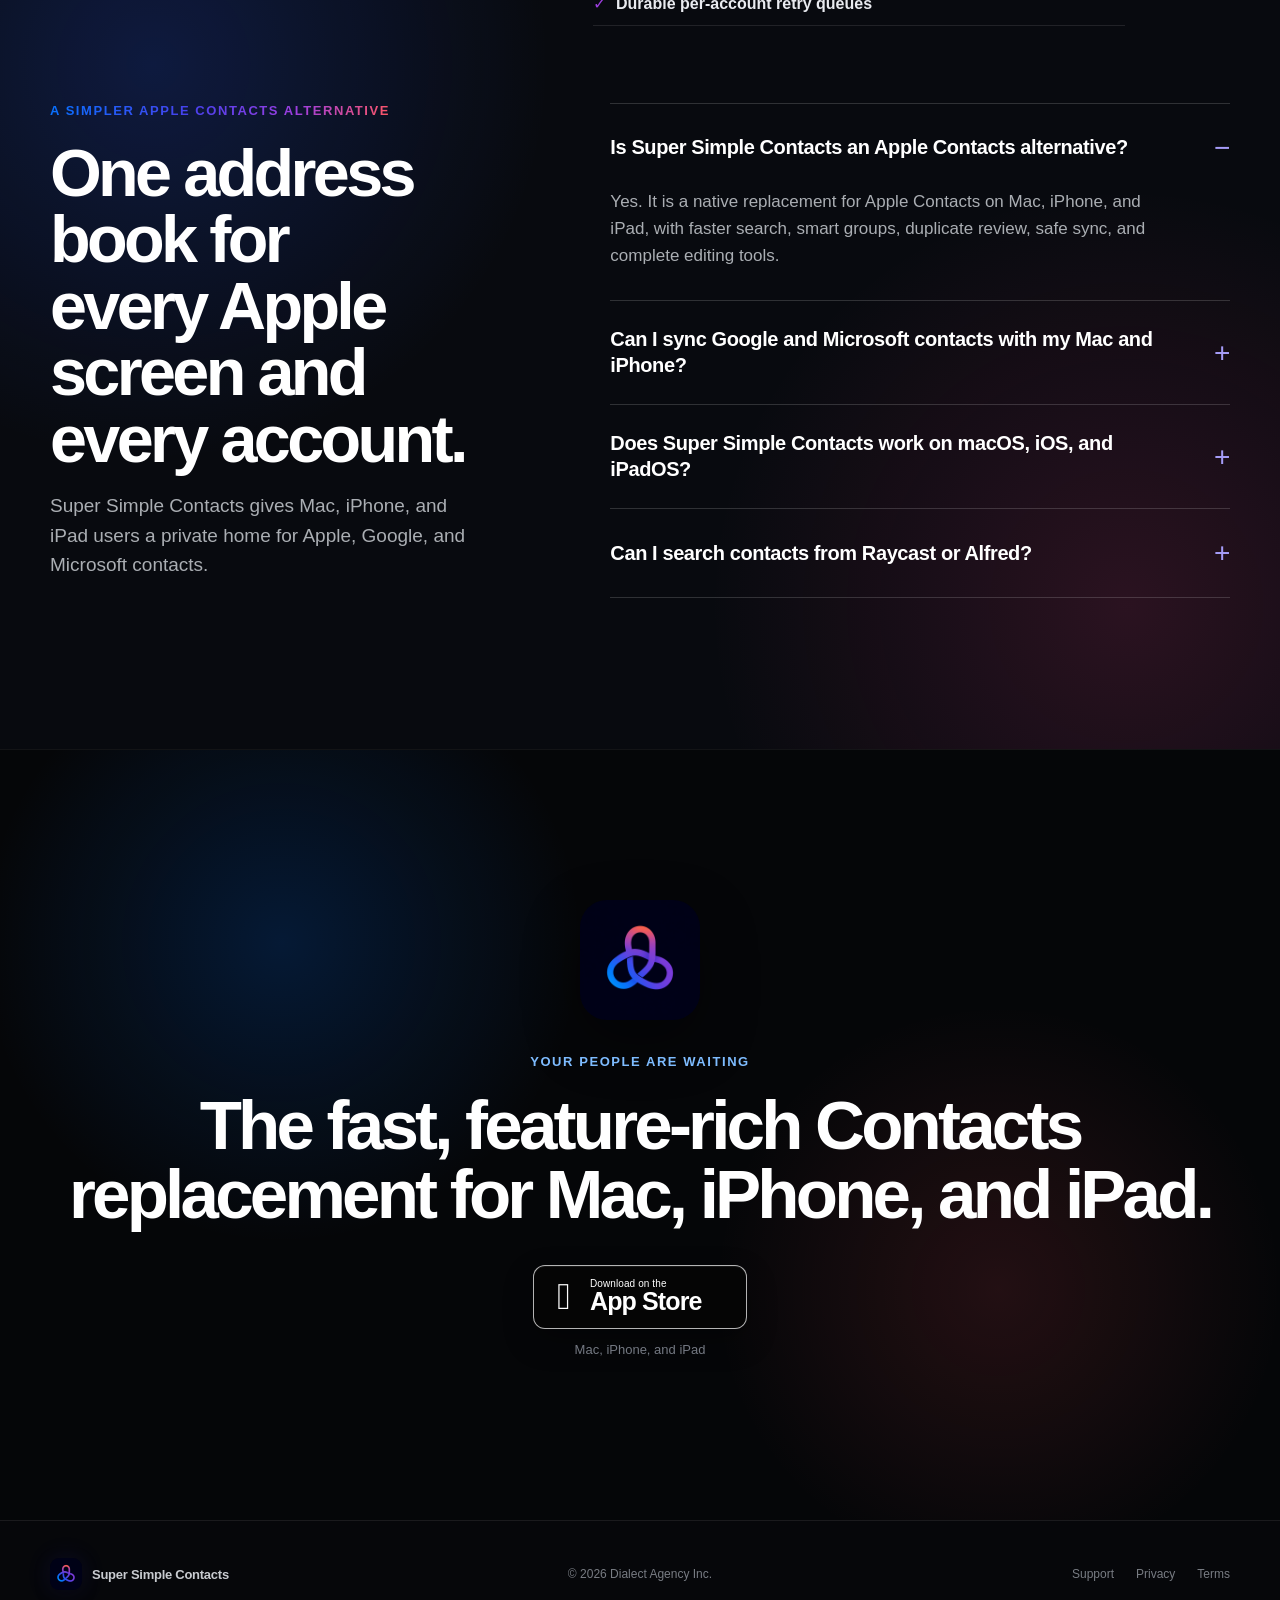
==== commit 506ea6c7: "Fix hero clipping and remove gradients" ====
--- a/index.html
+++ b/index.html
@@ -33,7 +33,7 @@
   <link rel="icon" type="image/png" sizes="32x32" href="/assets/favicon-32.png">
   <link rel="apple-touch-icon" sizes="180x180" href="/assets/apple-touch-icon.png">
   <link rel="manifest" href="/site.webmanifest">
-  <link rel="stylesheet" href="styles.css?v=20260716e">
+  <link rel="stylesheet" href="styles.css?v=20260716f">
   <script type="application/ld+json">
   {
     "@context": "https://schema.org",
--- a/styles.css
+++ b/styles.css
@@ -64,9 +64,6 @@
 .hero-actions { display: flex; justify-content: center; align-items: center; gap: 26px; margin-top: 34px; }
 .fine-print { margin: 16px 0 0; color: #747d94; font-size: 13px; }
 .hero .text-link { color: rgba(255,255,255,.86); }
-.orb { position: absolute; border-radius: 50%; opacity: .26; pointer-events: none; background: conic-gradient(from 210deg, var(--blue), var(--indigo) 38%, var(--violet) 68%, var(--coral), var(--blue)); filter: blur(9px) saturate(120%); -webkit-mask: radial-gradient(circle, transparent 48%, #000 49%, #000 57%, transparent 58%); mask: radial-gradient(circle, transparent 48%, #000 49%, #000 57%, transparent 58%); }
-.orb-one { top: 105px; left: -215px; width: 620px; height: 620px; }
-.orb-two { top: 315px; right: -260px; width: 690px; height: 690px; transform: rotate(32deg); opacity: .2; }
 .hero-stage { position: relative; z-index: 3; width: min(1120px, 100%); height: 660px; margin: 80px auto 0; overflow: hidden; border: 1px solid rgba(255,255,255,.19); border-radius: 52px; background: #06091b url("assets/screenshot-backdrop-v2.png") center / cover no-repeat; box-shadow: 0 42px 120px rgba(0,0,0,.46), 0 0 80px rgba(73,64,236,.12), inset 0 1px 0 rgba(255,255,255,.2); }
 .hero-stage::after { position: absolute; inset: 0; z-index: 1; content: ""; background: linear-gradient(180deg, rgba(6,7,22,.02), rgba(6,7,22,.28)); pointer-events: none; }
 .device { position: absolute; z-index: 2; overflow: hidden; background: #090a0b; border: 1px solid rgba(255,255,255,.22); box-shadow: 0 35px 90px rgba(0,0,0,.48), 0 0 0 1px rgba(0,0,0,.5); }
@@ -391,11 +388,7 @@
   min-height: 1040px;
   padding: 148px max(24px, calc((100vw - 1280px)/2)) 72px;
   align-items: center;
-  background:
-    radial-gradient(circle at 67% 30%, rgba(74,64,236,.22), transparent 30%),
-    radial-gradient(circle at 16% 68%, rgba(6,114,255,.1), transparent 32%),
-    radial-gradient(circle at 92% 68%, rgba(255,86,99,.09), transparent 28%),
-    #050608;
+  background: #050608;
 }
 .hero::before { opacity: .14; background-size: 76px 76px; mask-image: linear-gradient(to bottom, #000, transparent 88%); }
 .hero-copy { width: auto; margin: 0; text-align: left; }
@@ -403,7 +396,7 @@
 .hero-mark img { width: 54px; height: 54px; border-radius: 14px; animation: none; }
 .hero .eyebrow { margin-right: 0; margin-left: 0; }
 .hero h1 { max-width: none; font-size: clamp(50px, 5vw, 72px); line-height: .93; }
-.hero-line { display: block; white-space: nowrap; }
+.hero-line { display: block; width: max-content; padding-right: .08em; white-space: nowrap; }
 .hero-line-primary { color: #fff; background: none; -webkit-text-fill-color: #fff; }
 .hero .lede { max-width: 650px; margin: 24px 0 0; color: #a8afbf; font-size: clamp(18px, 1.55vw, 21px); }
 .hero-actions { justify-content: flex-start; margin-top: 27px; }
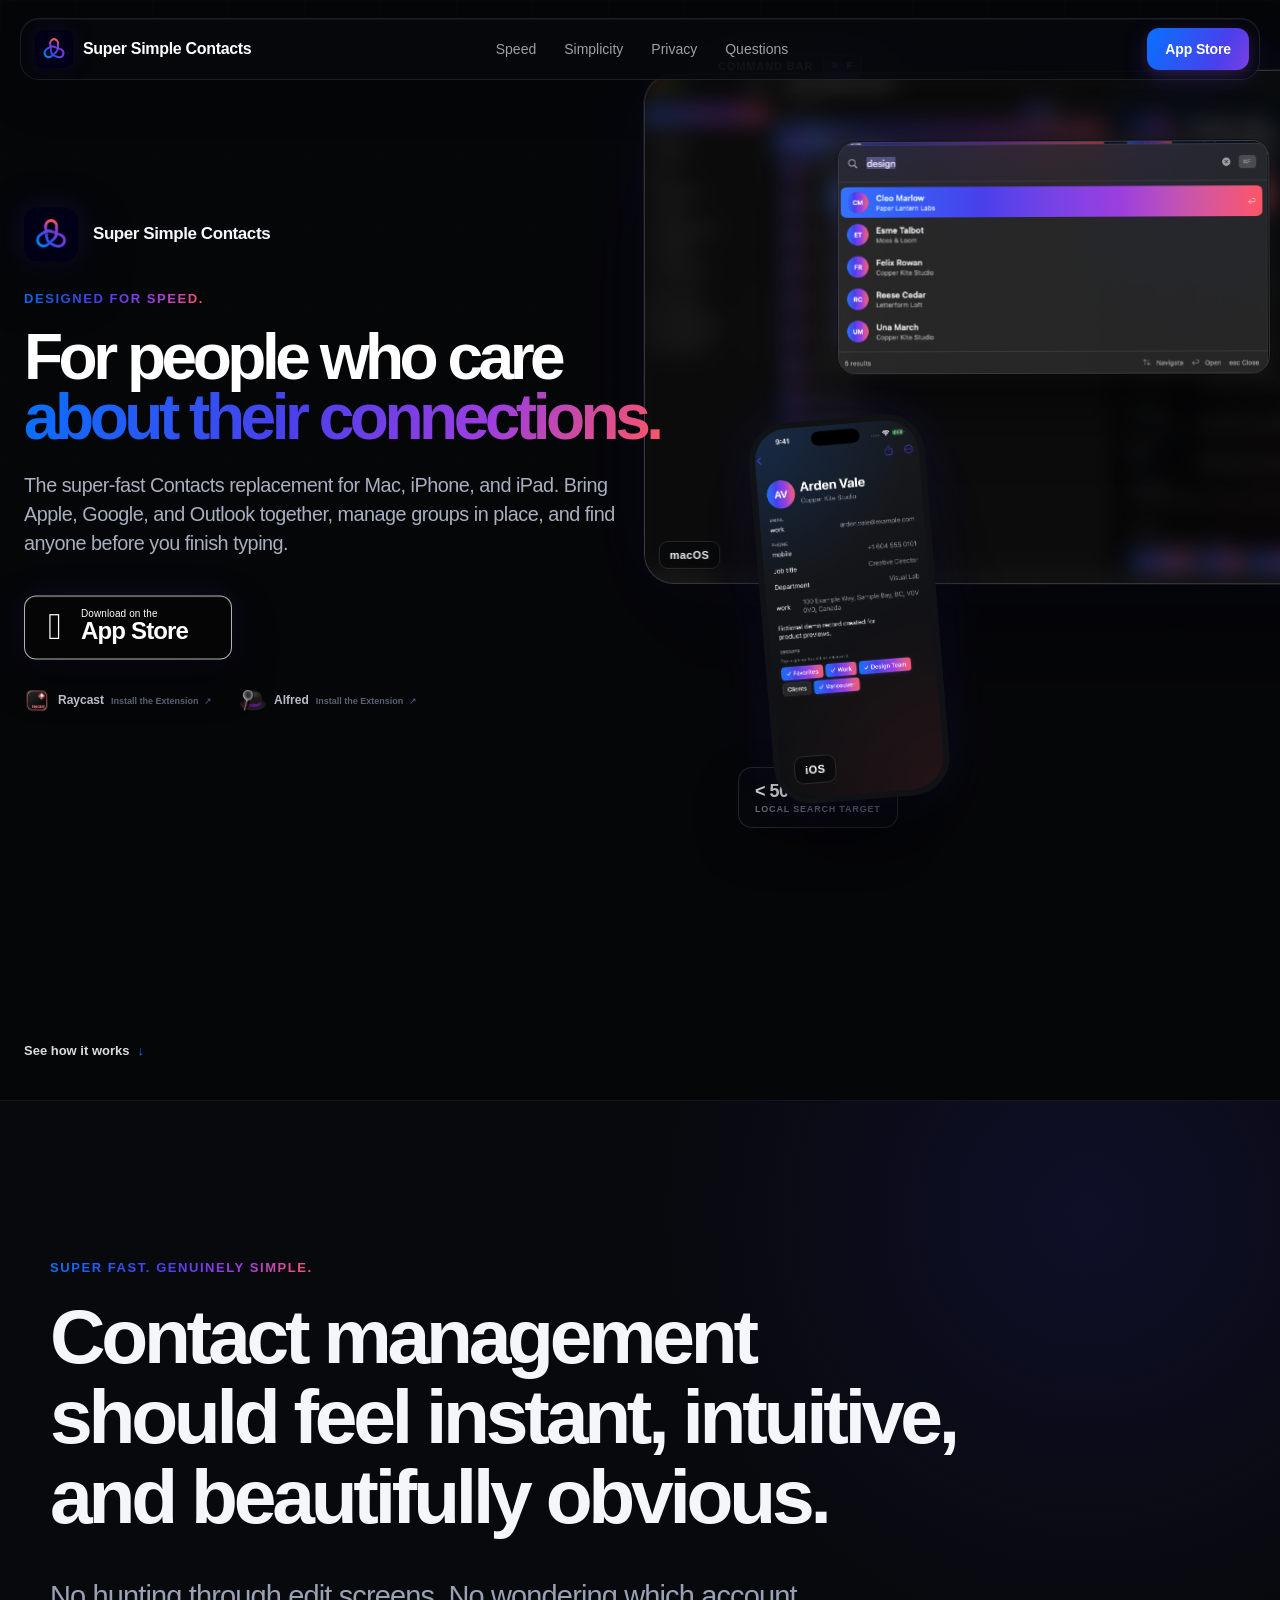
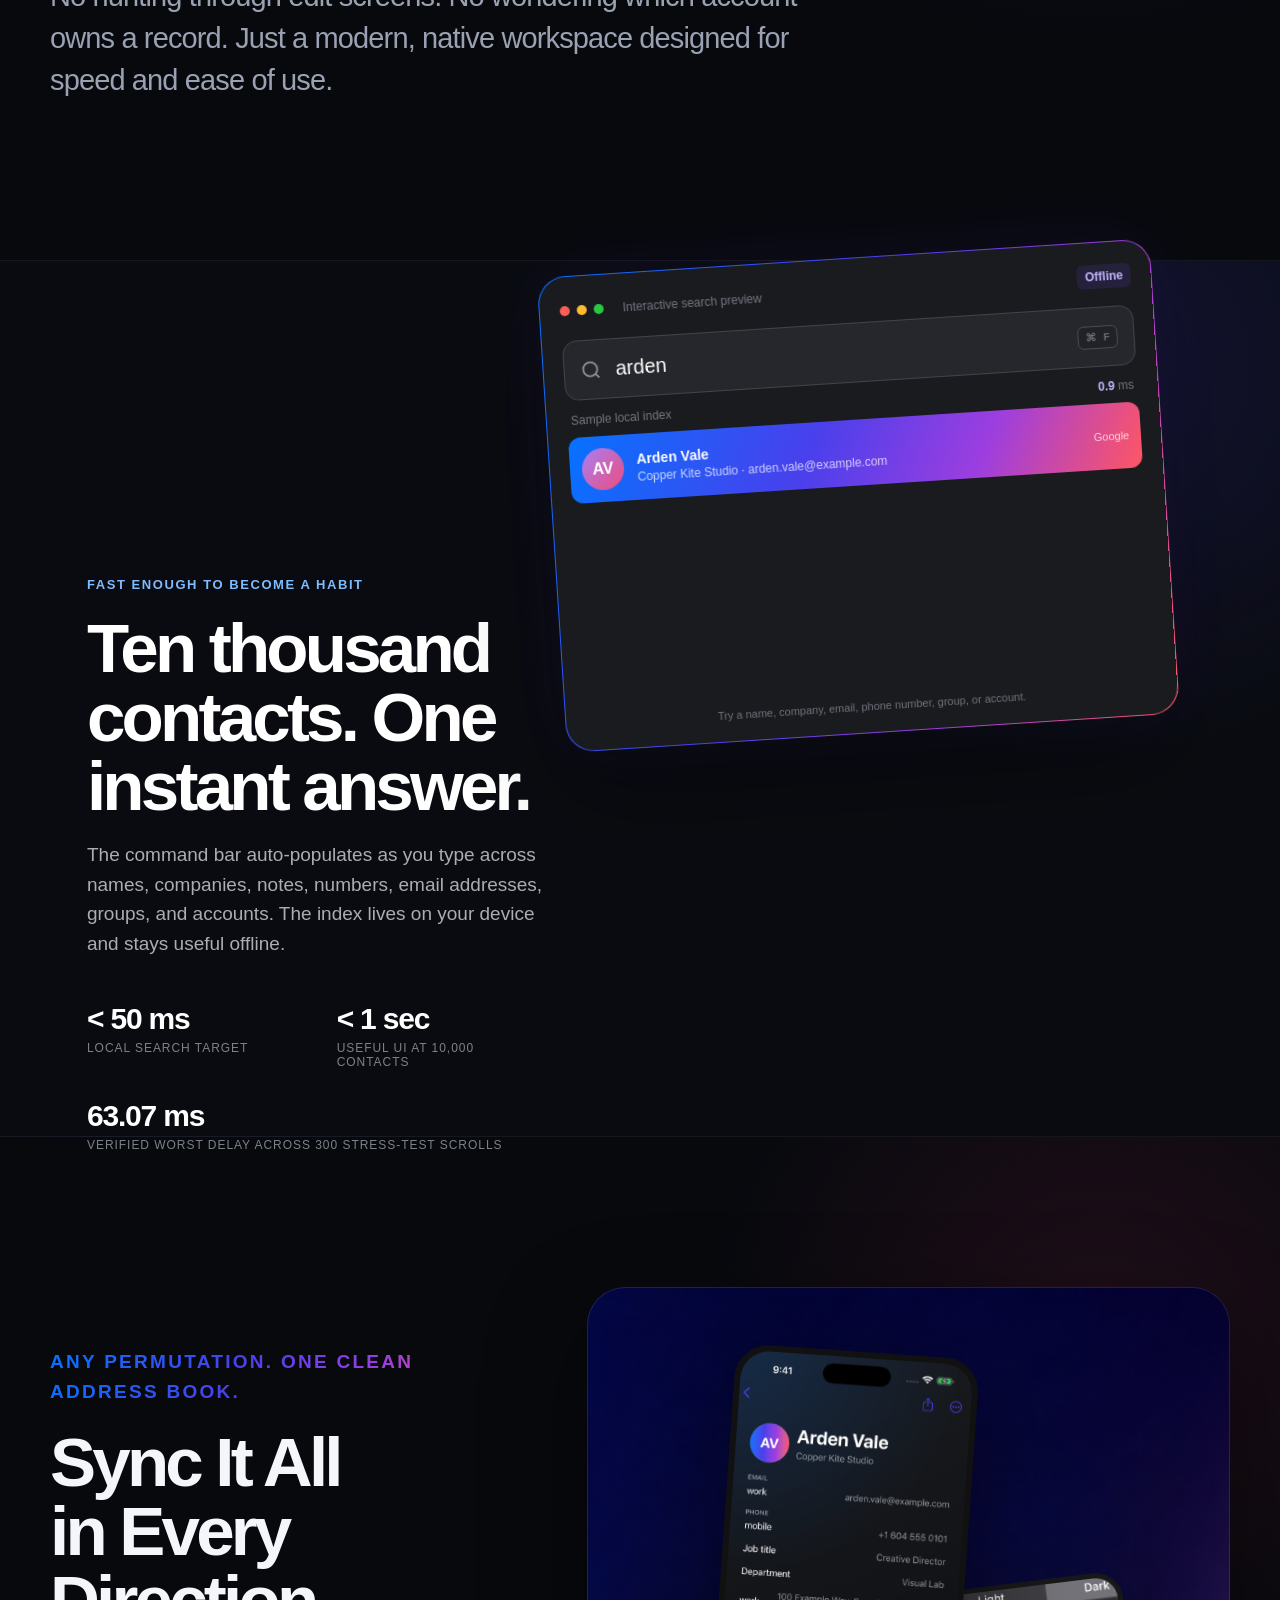
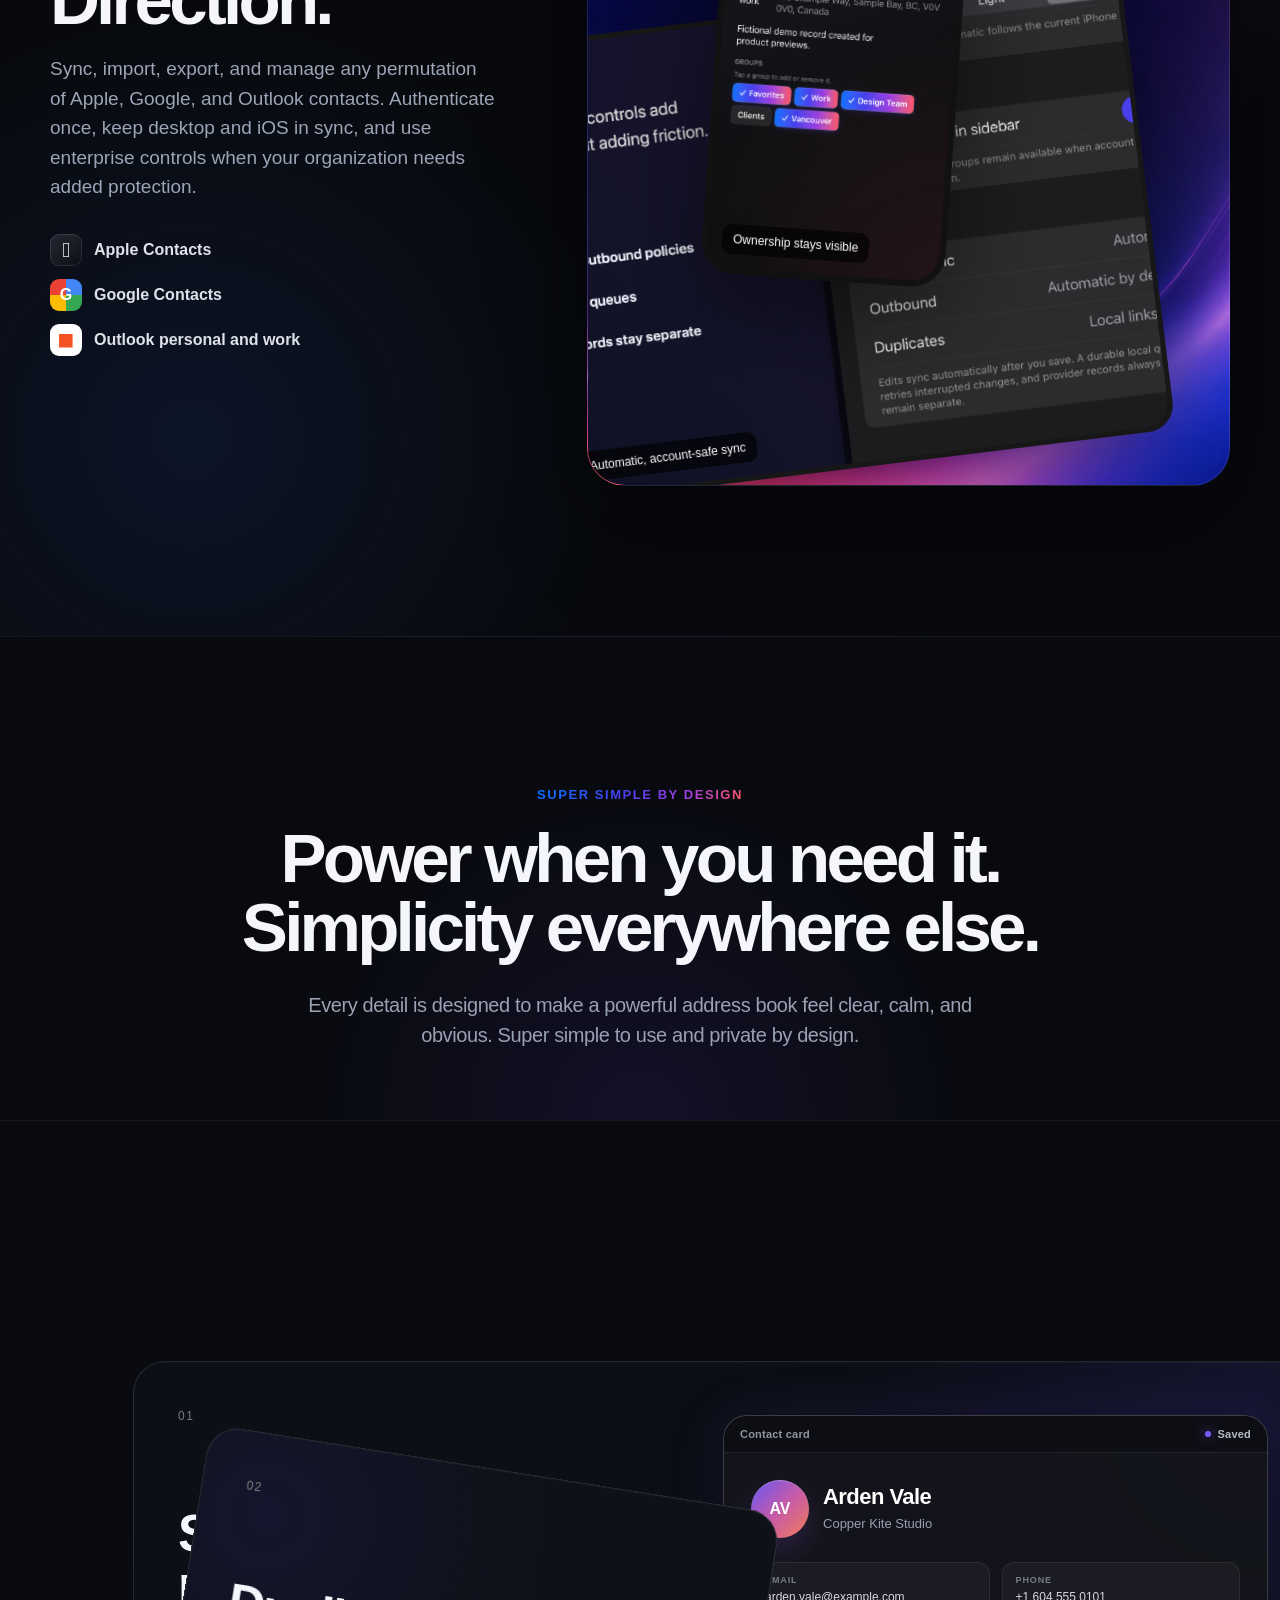
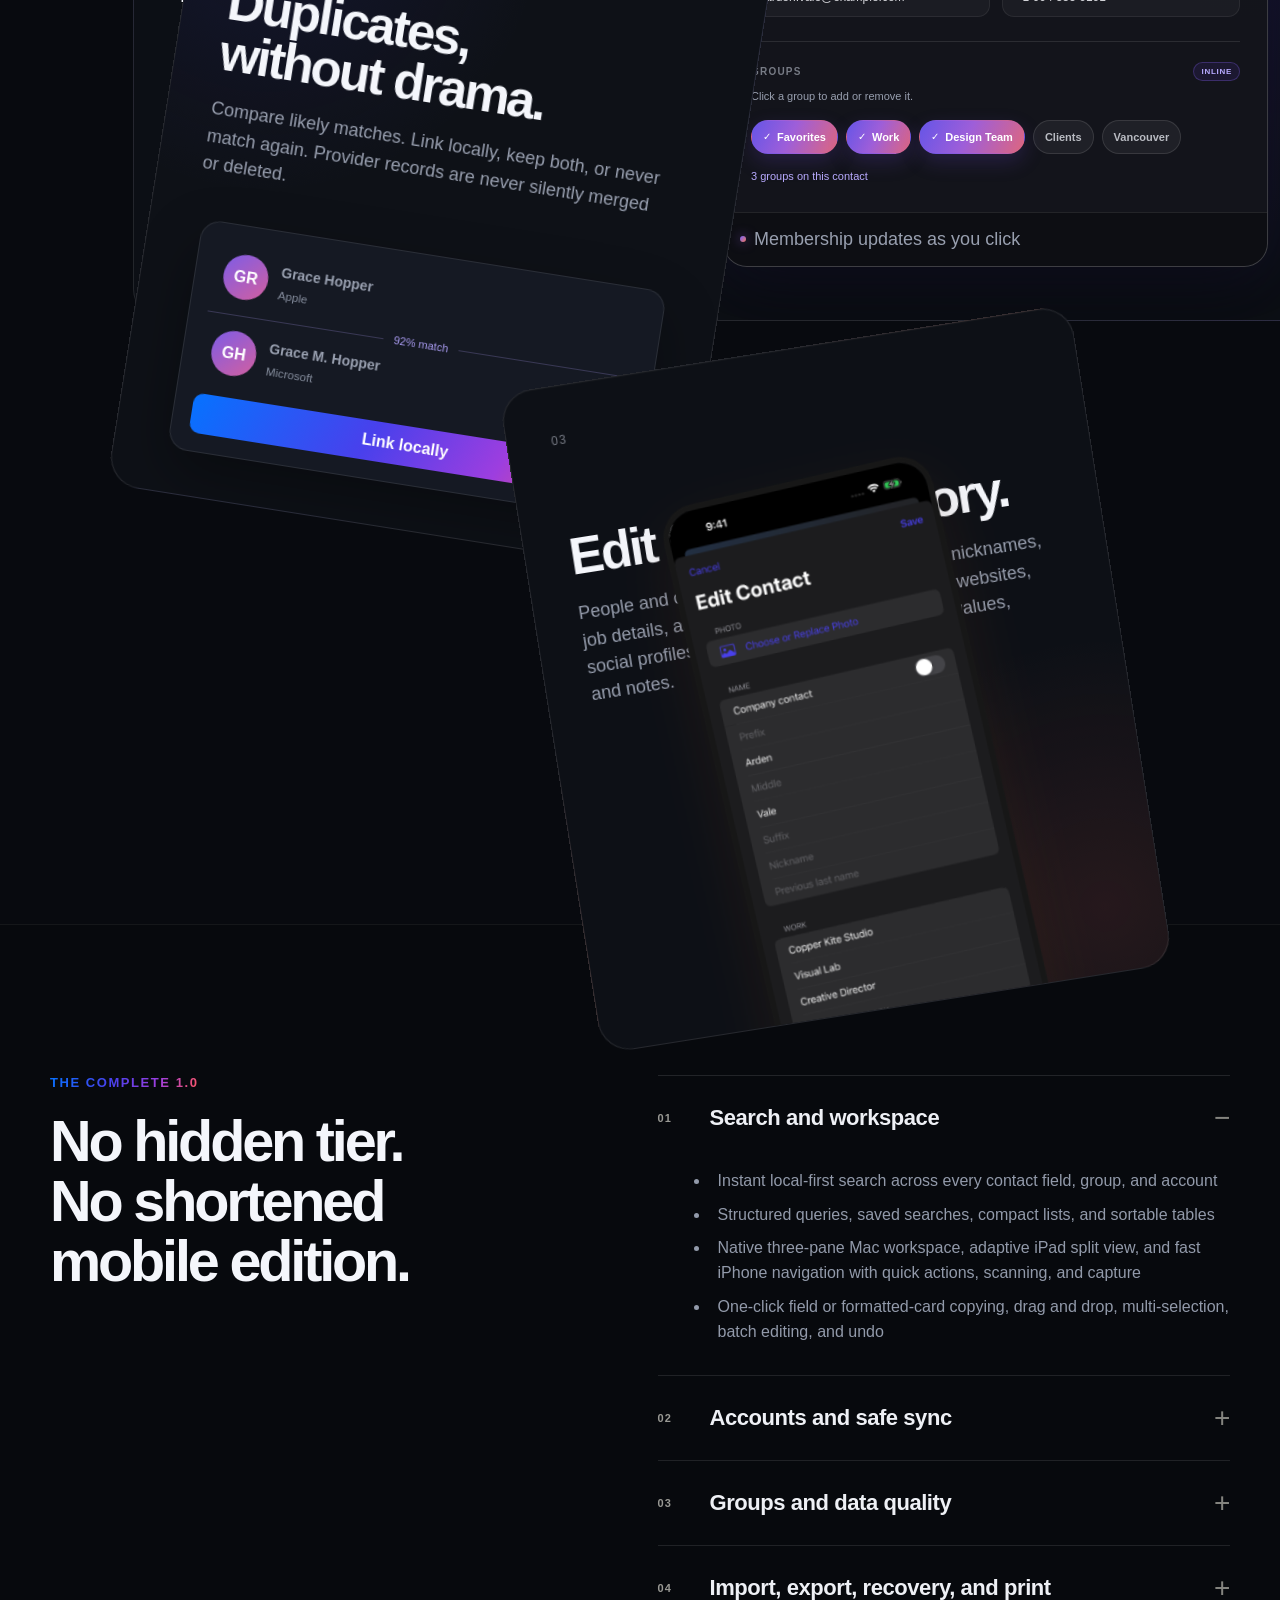
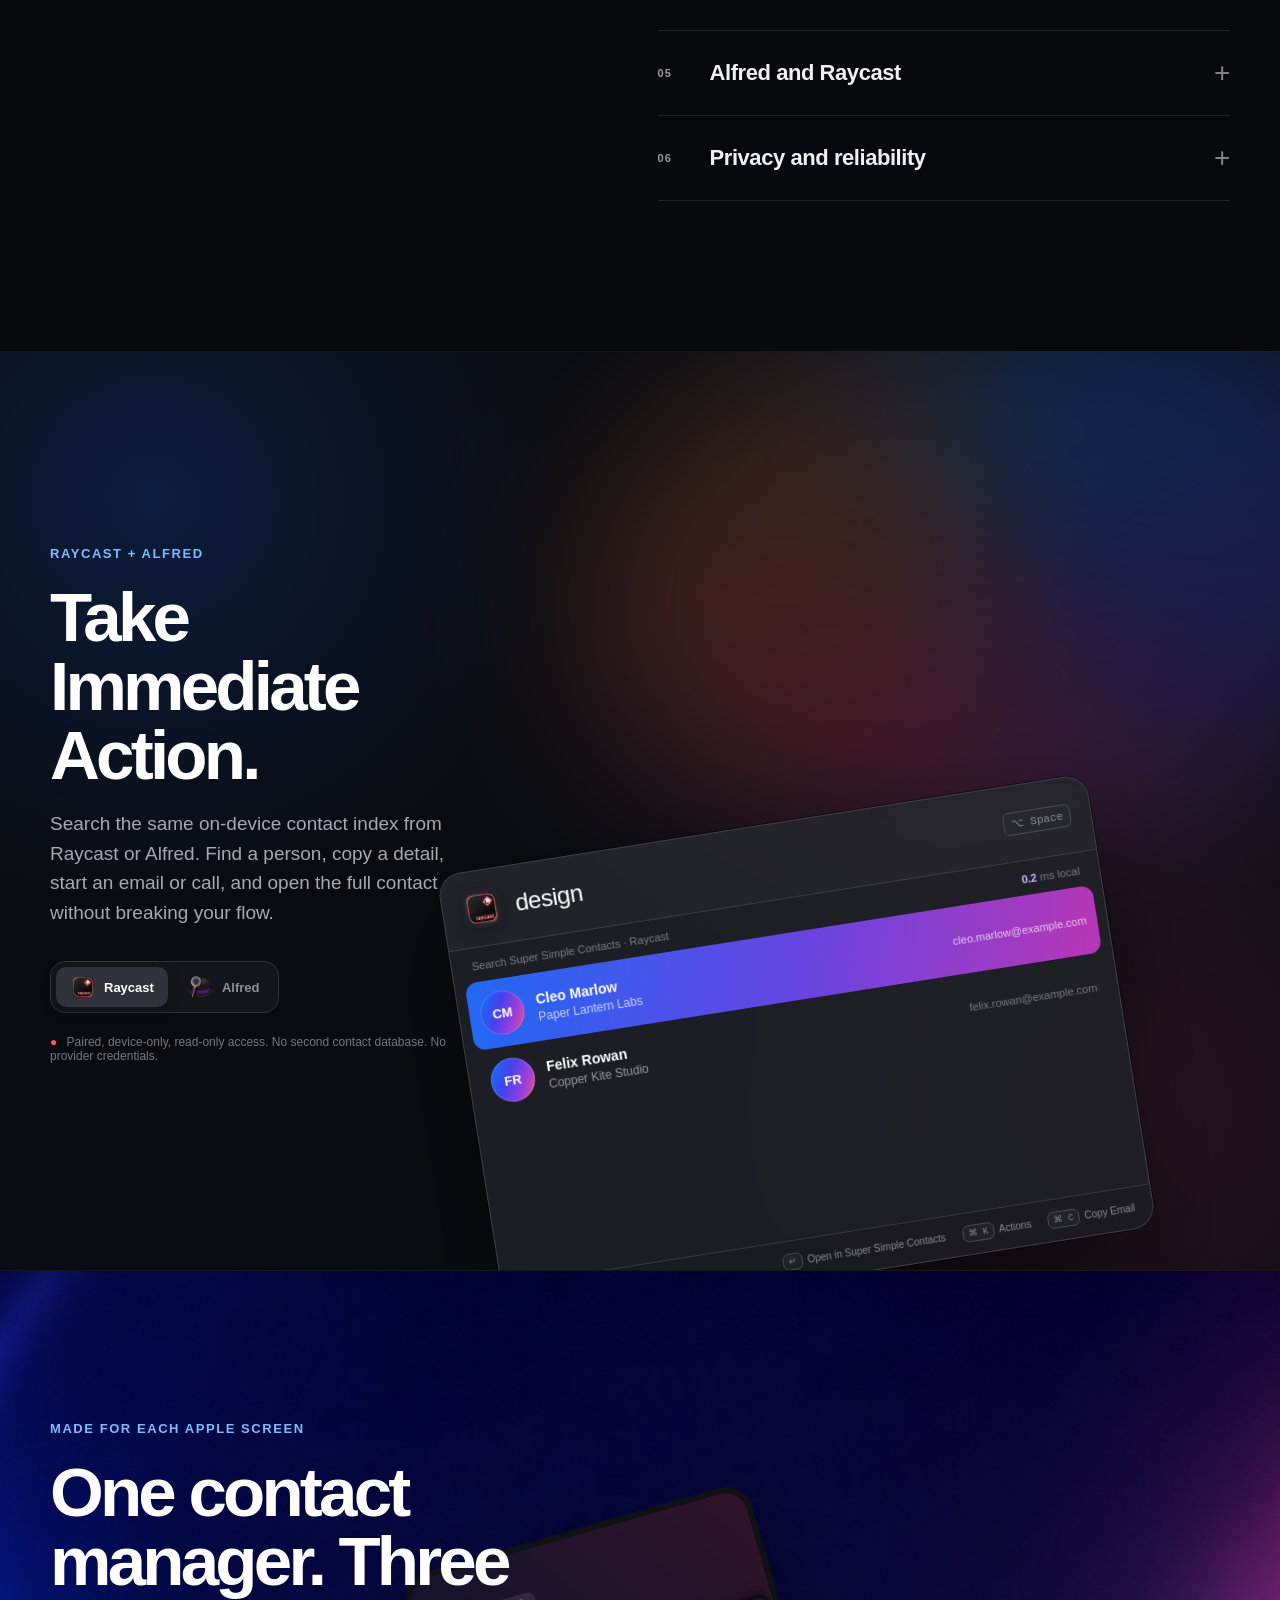
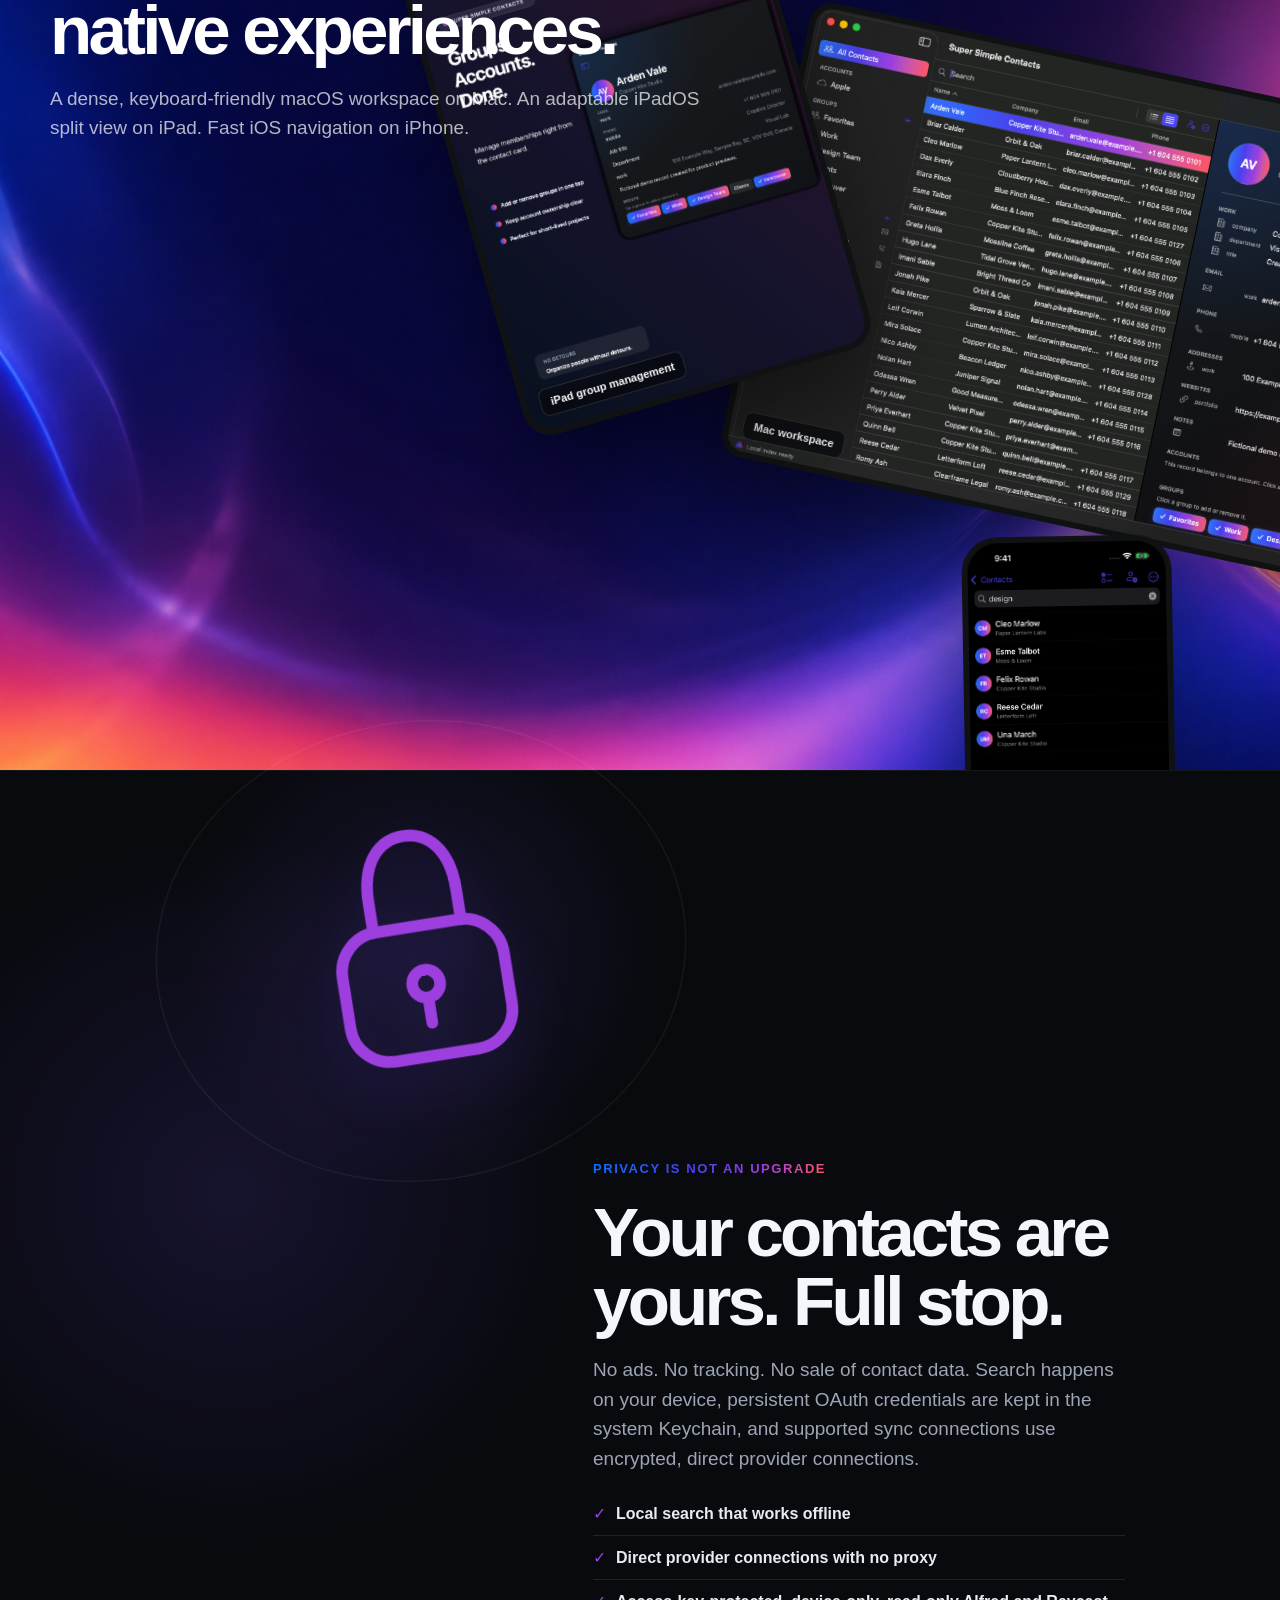
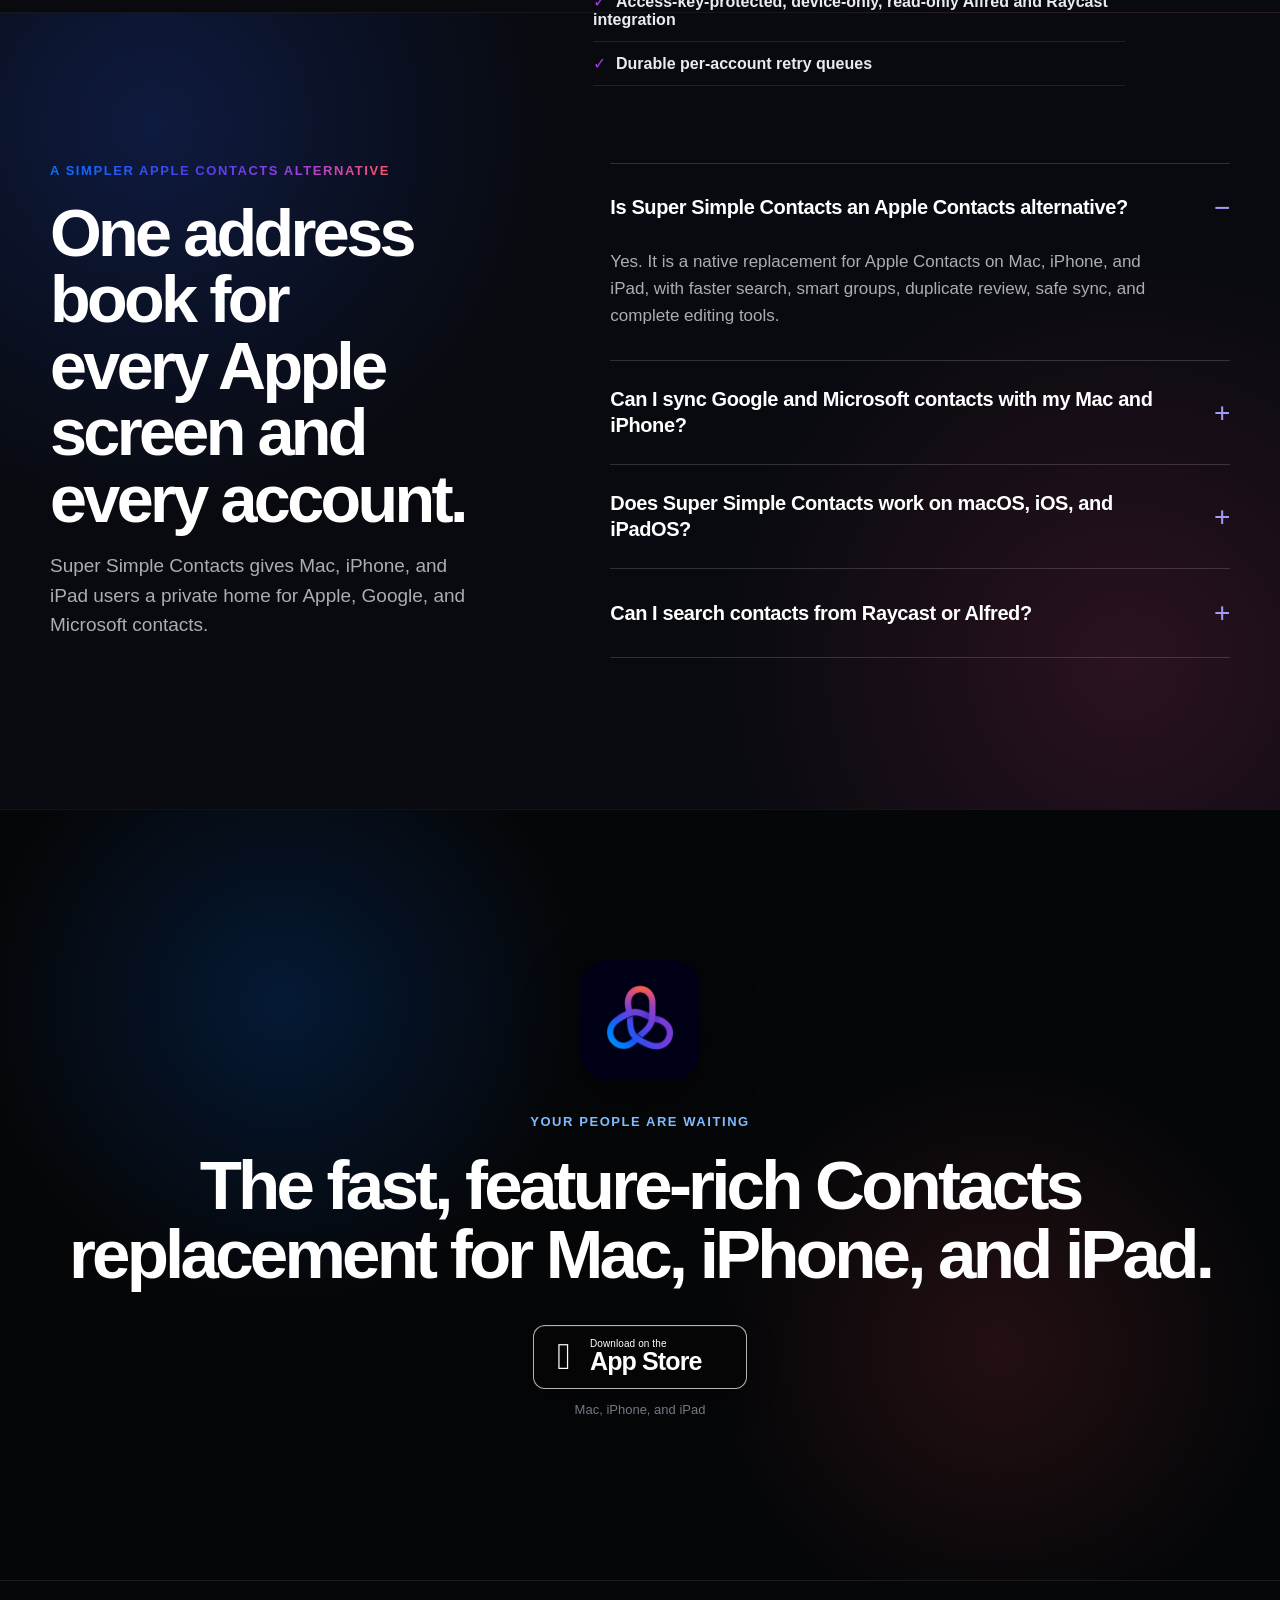
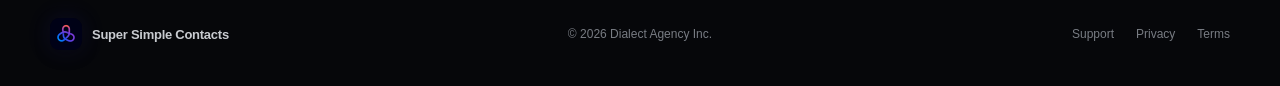
==== commit b10db805: "Redesign homepage hero" ====
--- a/index.html
+++ b/index.html
@@ -33,7 +33,7 @@
   <link rel="icon" type="image/png" sizes="32x32" href="/assets/favicon-32.png">
   <link rel="apple-touch-icon" sizes="180x180" href="/assets/apple-touch-icon.png">
   <link rel="manifest" href="/site.webmanifest">
-  <link rel="stylesheet" href="styles.css?v=20260716f">
+  <link rel="stylesheet" href="styles.css?v=20260716g">
   <script type="application/ld+json">
   {
     "@context": "https://schema.org",
@@ -171,7 +171,6 @@
             <span class="apple-glyph" aria-hidden="true"></span>
             <span><small>Download on the</small><strong>App Store</strong></span>
           </a>
-          <a class="text-link" href="#speed">See how it works <span aria-hidden="true">↓</span></a>
         </div>
         <div class="hero-launcher-badges" aria-label="Launcher extensions">
           <span class="launcher-extension" role="link" aria-disabled="true" title="Extension link coming soon">
@@ -184,24 +183,24 @@
           </span>
         </div>
       </div>
-      <div class="hero-stage reveal" aria-label="Super Simple Contacts command bar shown on Mac and contact card shown on iPhone">
-        <div class="hero-stage-label"><span>Command Bar</span><kbd>⌘ F</kbd></div>
-        <div class="device device-mac" data-parallax="-0.16" data-parallax-x="-0.025" data-parallax-rotate="-0.002">
-          <img src="assets/screenshots/mac-search.png" alt="Auto-populated command bar search in Super Simple Contacts on Mac" width="1280" height="800" fetchpriority="high">
-          <span class="device-platform">macOS</span>
-        </div>
-        <div class="device device-phone" data-parallax="0.28" data-parallax-x="0.06" data-parallax-rotate="0.008">
+      <div class="hero-visual reveal" aria-label="Super Simple Contacts command bar shown on Mac with a contact card floating above it on iPhone">
+        <div class="hero-stage">
+          <div class="hero-stage-label"><span>Command Bar</span><kbd>⌘ F</kbd></div>
+          <div class="device device-mac" data-parallax="-0.12" data-parallax-x="-0.025" data-parallax-rotate="-0.0015">
+            <img class="device-screen-background" src="assets/screenshots/mac-search.png" alt="Auto-populated command bar search in Super Simple Contacts on Mac" width="1280" height="800" fetchpriority="high">
+            <div class="hero-command-focus" aria-hidden="true">
+              <img src="assets/screenshots/mac-search.png" alt="" width="1280" height="800">
+            </div>
+            <span class="device-platform">macOS</span>
+          </div>
+          <div class="hero-speed-chip"><strong>&lt; 50 ms</strong><span>local search target</span></div>
+        </div>
+        <div class="device device-phone" data-parallax="0.34" data-parallax-x="-0.055" data-parallax-rotate="0.009">
           <img src="assets/screenshots/iphone-rich-contact.png" alt="Rich contact details in Super Simple Contacts on iPhone" width="1320" height="2868" fetchpriority="high">
           <span class="device-platform">iOS</span>
         </div>
-        <div class="hero-speed-chip"><strong>&lt; 50 ms</strong><span>local search target</span></div>
-      </div>
-      <div class="hero-proof-strip" aria-label="Product highlights">
-        <span><strong>01</strong> Inline group management</span>
-        <span><strong>02</strong> Every account, one view</span>
-        <span><strong>03</strong> Authenticate once</span>
-        <span><strong>04</strong> Enterprise sync controls</span>
-      </div>
+      </div>
+      <a class="hero-scroll-cue text-link" href="#speed">See how it works <span aria-hidden="true">↓</span></a>
     </section>
 
     <section class="manifesto section-pad">
--- a/styles.css
+++ b/styles.css
@@ -381,17 +381,16 @@
 
 .hero {
   display: grid;
-  grid-template-columns: minmax(0, 1.1fr) minmax(0, .9fr);
-  grid-template-rows: auto auto;
+  grid-template-columns: minmax(620px, .9fr) minmax(0, 1.1fr);
+  grid-template-rows: 1fr;
   column-gap: clamp(48px, 5vw, 84px);
-  row-gap: 70px;
-  min-height: 1040px;
-  padding: 148px max(24px, calc((100vw - 1280px)/2)) 72px;
-  align-items: center;
+  min-height: 1100px;
+  padding: 136px 0 88px max(24px, calc((100vw - 1280px)/2));
+  align-items: start;
   background: #050608;
 }
 .hero::before { opacity: .14; background-size: 76px 76px; mask-image: linear-gradient(to bottom, #000, transparent 88%); }
-.hero-copy { width: auto; margin: 0; text-align: left; }
+.hero-copy { width: auto; margin: 0; padding: 68px 0 150px; text-align: left; }
 .hero-mark { margin: 0 0 30px; color: #f7f8fb; font-size: 17px; }
 .hero-mark img { width: 54px; height: 54px; border-radius: 14px; animation: none; }
 .hero .eyebrow { margin-right: 0; margin-left: 0; }
@@ -399,7 +398,9 @@
 .hero-line { display: block; width: max-content; padding-right: .08em; white-space: nowrap; }
 .hero-line-primary { color: #fff; background: none; -webkit-text-fill-color: #fff; }
 .hero .lede { max-width: 650px; margin: 24px 0 0; color: #a8afbf; font-size: clamp(18px, 1.55vw, 21px); }
-.hero-actions { justify-content: flex-start; margin-top: 27px; }
+.hero-actions { justify-content: flex-start; margin-top: 38px; }
+.hero-actions .app-store-badge { min-width: 208px; min-height: 64px; box-shadow: 0 18px 44px rgba(0,0,0,.48), 0 0 34px rgba(91,72,232,.15), inset 0 1px rgba(255,255,255,.09); }
+.hero-actions .app-store-badge strong { font-size: 24px; }
 .hero .fine-print { margin-top: 15px; color: #687083; }
 
 .hero-launcher-proof {
@@ -425,29 +426,22 @@
 .hero-launcher-proof small { overflow: hidden; color: #727b8d; font-size: 11px; line-height: 1.35; text-overflow: ellipsis; white-space: nowrap; }
 .hero-proof-arrow { color: #8f83ef; font-size: 18px; }
 
-.hero-stage {
-  width: 100%;
-  height: 680px;
-  margin: 0;
-  border-radius: 36px;
-  background:
-    radial-gradient(circle at 75% 26%, rgba(122,84,255,.3), transparent 33%),
-    radial-gradient(circle at 18% 82%, rgba(2,114,255,.19), transparent 31%),
-    #0a0c12;
-  box-shadow: 0 46px 130px rgba(0,0,0,.55), 0 0 90px rgba(73,64,236,.12), inset 0 1px rgba(255,255,255,.14);
-}
-.hero-stage::before { position: absolute; inset: 0; content: ""; opacity: .4; background-image: radial-gradient(rgba(255,255,255,.18) .8px, transparent .8px); background-size: 19px 19px; mask-image: linear-gradient(130deg, #000, transparent 58%); }
-.hero-stage-label { position: absolute; z-index: 6; top: 24px; left: 27px; display: flex; align-items: center; gap: 10px; color: #8f97a8; font-size: 11px; font-weight: 700; letter-spacing: .08em; text-transform: uppercase; }
+.hero-visual { position: relative; z-index: 3; grid-column: 2; align-self: stretch; min-width: 0; height: 890px; margin-top: -106px; overflow: visible; }
+.hero-stage { position: absolute; inset: 0; width: 100%; height: 100%; margin: 0; overflow: visible; border: 0; border-radius: 0; background: none; box-shadow: none; }
+.hero-stage::before, .hero-stage::after { display: none; }
+.hero-stage-label { position: absolute; z-index: 7; top: 24px; left: 10px; display: flex; align-items: center; gap: 10px; color: #8f97a8; font-size: 11px; font-weight: 700; letter-spacing: .08em; text-transform: uppercase; }
 .hero-stage-label kbd { color: #b7b1e8; border-color: rgba(172,160,255,.22); background: rgba(118,93,234,.12); }
-.hero-stage .device-mac { top: 91px; left: 4%; width: 111%; transform: perspective(1800px) rotateY(-2deg) rotateX(1deg); border-radius: 21px; }
-.hero-stage .device-phone { top: 355px; right: 3.5%; width: min(174px, 18vw); border-radius: 33px; transform: rotate(3deg); }
-.hero-speed-chip { position: absolute; z-index: 6; left: 28px; bottom: 30px; display: flex; flex-direction: column; gap: 2px; padding: 13px 16px; border: 1px solid rgba(255,255,255,.14); border-radius: 14px; background: rgba(8,10,15,.74); box-shadow: 0 18px 45px rgba(0,0,0,.3); backdrop-filter: blur(18px); }
+.hero-stage .device-mac { top: 54px; left: -64px; width: clamp(820px, 62vw, 1080px); transform: perspective(1800px) rotateY(-1.5deg) rotateX(.5deg); border-radius: 30px 0 0 30px; box-shadow: 0 60px 150px rgba(0,0,0,.58), 0 0 80px rgba(73,64,236,.1); }
+.hero-stage .device-mac > .device-screen-background { filter: blur(11px) brightness(.62) saturate(.82); transform: scale(1.035); }
+.hero-command-focus { position: absolute; z-index: 4; top: 13.6%; left: 23.8%; width: 52.9%; height: 45.6%; overflow: hidden; border: 1px solid rgba(255,255,255,.16); border-radius: 18px; background: rgba(23,24,31,.78); box-shadow: 0 30px 75px rgba(0,0,0,.48), 0 0 0 1px rgba(0,0,0,.42); }
+.hero-command-focus img { position: absolute; top: -29.8%; left: -45%; width: 189%; max-width: none; height: auto; object-fit: fill; }
+.hero-visual > .device-phone { z-index: 8; top: 470px; left: 40px; width: clamp(176px, 12vw, 220px); border-radius: 38px; transform: rotate(-2.5deg); box-shadow: 0 46px 105px rgba(0,0,0,.62), 0 0 60px rgba(72,64,236,.16); }
+.hero-speed-chip { position: absolute; z-index: 7; left: 30px; bottom: 92px; display: flex; flex-direction: column; gap: 2px; padding: 13px 16px; border: 1px solid rgba(255,255,255,.14); border-radius: 14px; background: rgba(8,10,15,.58); box-shadow: 0 18px 45px rgba(0,0,0,.3); backdrop-filter: blur(22px) saturate(125%); }
 .hero-speed-chip strong { font-size: 18px; letter-spacing: -.03em; }
 .hero-speed-chip span { color: #767f90; font-size: 9px; font-weight: 700; letter-spacing: .09em; text-transform: uppercase; }
-.hero-proof-strip { position: relative; z-index: 4; grid-column: 1 / -1; display: grid; grid-template-columns: repeat(4, 1fr); border: 1px solid rgba(255,255,255,.09); border-radius: 20px; background: rgba(255,255,255,.025); }
-.hero-proof-strip span { min-width: 0; padding: 18px 20px; color: #a0a7b6; border-right: 1px solid rgba(255,255,255,.08); font-size: 12px; font-weight: 620; }
-.hero-proof-strip span:last-child { border-right: 0; }
-.hero-proof-strip strong { margin-right: 9px; color: #676f80; font-size: 9px; letter-spacing: .1em; }
+.hero-scroll-cue { position: absolute; z-index: 9; left: max(24px, calc((100vw - 1280px)/2)); bottom: 42px; color: rgba(255,255,255,.78); font-size: 13px; }
+.hero-scroll-cue span { transition: transform .2s ease; }
+.hero-scroll-cue:hover span { transform: translateY(3px); }
 
 .section-pad { border-top: 1px solid rgba(255,255,255,.055); }
 .manifesto { color: #f4f6fb; background: radial-gradient(circle at 85% 15%, rgba(73,64,236,.12), transparent 34%), #07090d; }
@@ -501,26 +495,27 @@
 .final-cta { background: radial-gradient(circle at 22% 25%, rgba(6,114,255,.18), transparent 26%), radial-gradient(circle at 78% 70%, rgba(255,86,99,.12), transparent 25%), #050608; }
 footer { border-top: 1px solid rgba(255,255,255,.08); background: #06070a; }
 
-@media (max-width: 1050px) {
-  .hero { grid-template-columns: 1fr; min-height: 0; padding-top: 132px; }
-  .hero-copy { max-width: 780px; }
-  .hero-stage { height: 640px; }
-  .hero-stage .device-mac { width: 104%; }
-  .hero-stage .device-phone { width: 165px; }
+@media (max-width: 1120px) {
+  .hero { grid-template-columns: 1fr; grid-template-rows: auto auto; row-gap: 24px; min-height: 0; padding-top: 122px; }
+  .hero-copy { max-width: 780px; padding: 36px 24px 30px 0; }
+  .hero-visual { grid-column: 1; height: 720px; margin-top: 0; }
+  .hero-stage .device-mac { top: 18px; left: 7%; width: clamp(820px, 94vw, 1020px); }
+  .hero-visual > .device-phone { top: 360px; left: 4%; width: 178px; }
+  .hero-speed-chip { left: 12%; bottom: 54px; }
 }
 
 @media (max-width: 900px) {
   .hero { min-height: 0; padding-top: 132px; }
-  .hero-stage { height: 580px; margin-top: 0; }
-  .hero-proof-strip { grid-template-columns: 1fr 1fr; }
-  .hero-proof-strip span:nth-child(2) { border-right: 0; }
-  .hero-proof-strip span:nth-child(-n+2) { border-bottom: 1px solid rgba(255,255,255,.08); }
+  .hero-visual { height: 650px; }
+  .hero-stage .device-mac { left: 5%; width: 900px; }
+  .hero-visual > .device-phone { top: 330px; left: 2%; width: 160px; }
   .account-section, .feature-intro, .feature-story, .all-features, .privacy-section, .pricing-section { color: #f4f6fb; }
 }
 
 @media (max-width: 650px) {
   .site-header { width: calc(100% - 20px); }
-  .hero { min-height: 0; padding: 112px 20px 50px; row-gap: 48px; }
+  .hero { min-height: 0; padding: 112px 0 86px 20px; row-gap: 42px; }
+  .hero-copy { padding: 0 20px 0 0; }
   .hero-mark { margin-bottom: 34px; }
   .hero-mark img { width: 48px; height: 48px; }
   .hero h1 { font-size: clamp(28px, 9vw, 62px); }
@@ -528,15 +523,12 @@
   .hero-actions .button { width: 100%; }
   .hero-launcher-proof { grid-template-columns: auto 1fr; }
   .hero-launcher-proof small, .hero-proof-arrow { display: none; }
-  .hero-stage { height: 410px; margin-top: 0; border-radius: 25px; }
-  .hero-stage-label { top: 17px; left: 18px; }
-  .hero-stage .device-mac { top: 68px; left: 3%; width: 132%; border-radius: 14px; }
-  .hero-stage .device-phone { top: 210px; right: 3%; width: 104px; border-width: 4px; border-radius: 23px; }
-  .hero-speed-chip { left: 17px; bottom: 18px; padding: 10px 12px; }
-  .hero-proof-strip { grid-template-columns: 1fr; }
-  .hero-proof-strip span { border-right: 0; border-bottom: 1px solid rgba(255,255,255,.08); }
-  .hero-proof-strip span:last-child { border-bottom: 0; }
-  .hero-proof-strip span:nth-child(2) { border-bottom: 1px solid rgba(255,255,255,.08); }
+  .hero-visual { height: 510px; margin-top: 8px; }
+  .hero-stage-label { top: 0; left: 0; }
+  .hero-stage .device-mac { top: 42px; left: 6%; width: 650px; border-radius: 18px 0 0 18px; }
+  .hero-visual > .device-phone { top: 235px; left: 4px; width: 112px; border-width: 4px; border-radius: 25px; }
+  .hero-speed-chip { left: 134px; bottom: 44px; padding: 10px 12px; }
+  .hero-scroll-cue { left: 20px; bottom: 26px; }
   .account-section { min-height: 0; }
   .feature-card, .feature-card-wide { background-color: #0e1117; }
   footer { grid-template-columns: 1fr; padding: 28px 20px; overflow: hidden; }
@@ -596,32 +588,32 @@
   box-shadow: inset 0 0 0 1px rgba(255,255,255,.11);
 }
 .hero-launcher-badges {
-  display: grid;
-  grid-template-columns: max-content max-content;
-  gap: 30px;
-  max-width: 480px;
-  margin-top: 21px;
+  display: flex;
+  flex-wrap: wrap;
+  gap: 12px 28px;
+  max-width: 560px;
+  margin-top: 25px;
 }
 .launcher-extension {
   display: grid;
-  grid-template-columns: 30px minmax(0, 1fr);
-  gap: 9px;
+  grid-template-columns: 26px minmax(0, 1fr);
+  gap: 8px;
   align-items: center;
   width: fit-content;
-  min-height: 40px;
+  min-height: 32px;
   cursor: not-allowed;
 }
-.launcher-extension > img { width: 30px; height: 30px; object-fit: contain; }
-.launcher-extension > span { display: flex; min-width: 0; flex-direction: column; gap: 3px; }
+.launcher-extension > img { width: 26px; height: 26px; object-fit: contain; }
+.launcher-extension > span { display: flex; min-width: 0; align-items: baseline; gap: 7px; }
 .launcher-extension strong { color: #b8beca; font-size: 12px; line-height: 1.2; }
-.launcher-extension small { color: #596171; font-size: 9.5px; font-weight: 620; line-height: 1.3; white-space: nowrap; }
+.launcher-extension small { color: #596171; font-size: 9px; font-weight: 620; line-height: 1.3; white-space: nowrap; }
 .launcher-extension small i { margin-left: 3px; color: #645d9c; font-style: normal; }
 
 .final-cta .app-store-badge { margin-top: 36px; }
 
 @media (max-width: 650px) {
   .hero-actions .app-store-badge { align-self: flex-start; }
-  .hero-launcher-badges { grid-template-columns: 1fr; }
+  .hero-launcher-badges { gap: 10px 20px; }
   .launcher-extension { max-width: 360px; }
 }
 
